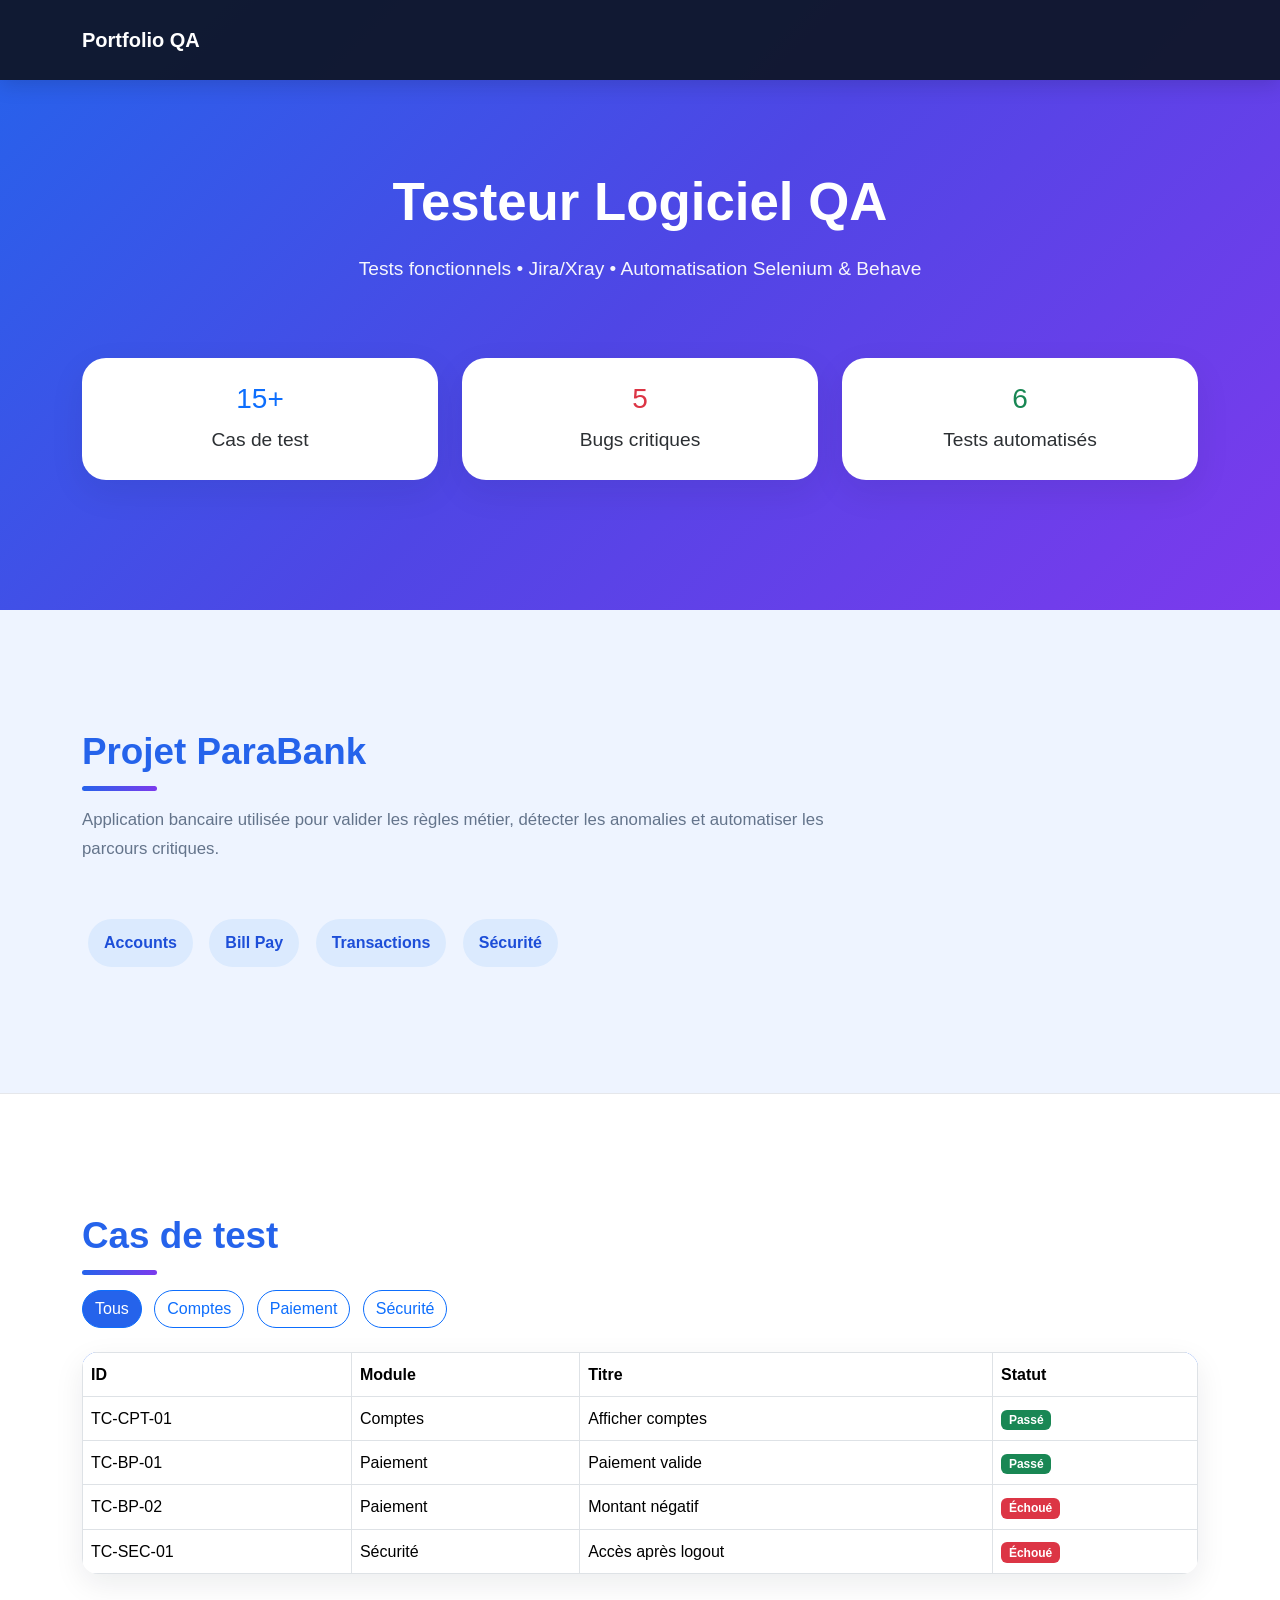
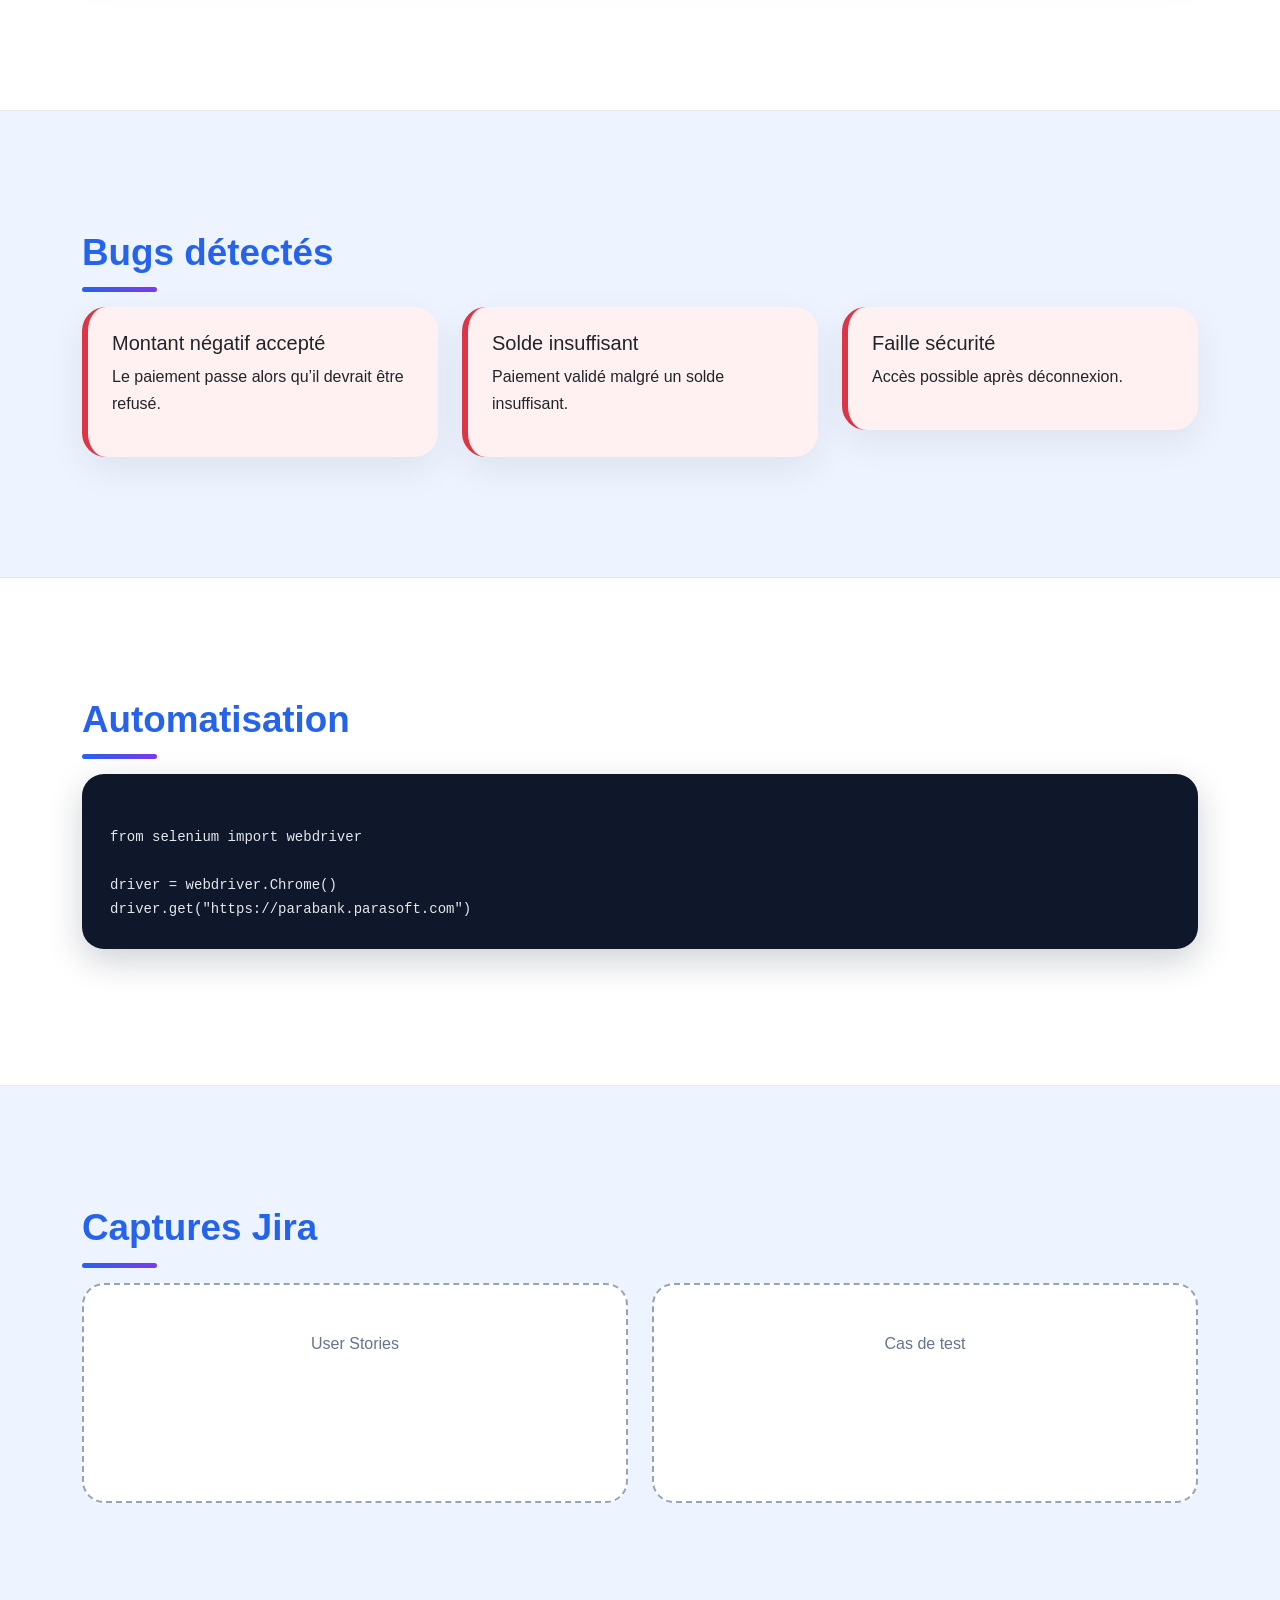
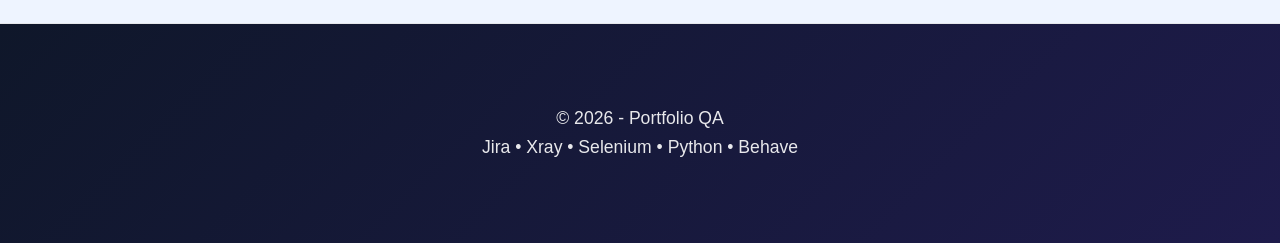
==== index.html @ 6153ce1f "Initial commit - portfolio QA ParaBank" ====
<!DOCTYPE html>
<html lang="fr">
<head>
  <meta charset="UTF-8">
  <meta name="viewport" content="width=device-width, initial-scale=1.0">
  <title>Portfolio QA - ParaBank</title>

  <!-- Bootstrap -->
  <link href="https://cdn.jsdelivr.net/npm/bootstrap@5.3.3/dist/css/bootstrap.min.css" rel="stylesheet">

  <!-- Icons -->
  <link href="https://cdn.jsdelivr.net/npm/bootstrap-icons@1.11.3/font/bootstrap-icons.css" rel="stylesheet">

  <!-- CSS -->
  <link rel="stylesheet" href="style.css">
</head>

<body>

<!-- NAVBAR -->
<nav class="navbar navbar-expand-lg navbar-dark fixed-top">
  <div class="container">
    <a class="navbar-brand fw-bold" href="#">Portfolio QA</a>
  </div>
</nav>

<!-- HEADER -->
<header class="hero text-center">
  <div class="container">
    <h1>Testeur Logiciel QA</h1>
    <p>Tests fonctionnels • Jira/Xray • Automatisation Selenium & Behave</p>

    <!-- STATS -->
    <div class="row g-4 mt-5">
      <div class="col-md-4">
        <div class="card card-custom p-4">
          <h3 class="text-primary">15+</h3>
          <p>Cas de test</p>
        </div>
      </div>

      <div class="col-md-4">
        <div class="card card-custom p-4">
          <h3 class="text-danger">5</h3>
          <p>Bugs critiques</p>
        </div>
      </div>

      <div class="col-md-4">
        <div class="card card-custom p-4">
          <h3 class="text-success">6</h3>
          <p>Tests automatisés</p>
        </div>
      </div>
    </div>

  </div>
</header>

<!-- PROJET -->
<section>
  <div class="container">
    <h2 class="section-title">Projet ParaBank</h2>
    <p class="section-subtitle">
      Application bancaire utilisée pour valider les règles métier, détecter les anomalies et automatiser les parcours critiques.
    </p>

    <div>
      <span class="badge-tech">Accounts</span>
      <span class="badge-tech">Bill Pay</span>
      <span class="badge-tech">Transactions</span>
      <span class="badge-tech">Sécurité</span>
    </div>
  </div>
</section>

<!-- CAS DE TEST -->
<section>
  <div class="container">
    <h2 class="section-title">Cas de test</h2>

    <div class="mb-4">
      <button class="btn btn-outline-primary filter-btn active" data-filter="all">Tous</button>
      <button class="btn btn-outline-primary filter-btn" data-filter="comptes">Comptes</button>
      <button class="btn btn-outline-primary filter-btn" data-filter="paiement">Paiement</button>
      <button class="btn btn-outline-primary filter-btn" data-filter="securite">Sécurité</button>
    </div>

    <table class="table table-bordered">
      <thead>
        <tr>
          <th>ID</th>
          <th>Module</th>
          <th>Titre</th>
          <th>Statut</th>
        </tr>
      </thead>

      <tbody>
        <tr class="test-row" data-category="comptes">
          <td>TC-CPT-01</td>
          <td>Comptes</td>
          <td>Afficher comptes</td>
          <td><span class="badge bg-success">Passé</span></td>
        </tr>

        <tr class="test-row" data-category="paiement">
          <td>TC-BP-01</td>
          <td>Paiement</td>
          <td>Paiement valide</td>
          <td><span class="badge bg-success">Passé</span></td>
        </tr>

        <tr class="test-row" data-category="paiement">
          <td>TC-BP-02</td>
          <td>Paiement</td>
          <td>Montant négatif</td>
          <td><span class="badge bg-danger">Échoué</span></td>
        </tr>

        <tr class="test-row" data-category="securite">
          <td>TC-SEC-01</td>
          <td>Sécurité</td>
          <td>Accès après logout</td>
          <td><span class="badge bg-danger">Échoué</span></td>
        </tr>
      </tbody>
    </table>
  </div>
</section>

<!-- BUGS -->
<section>
  <div class="container">
    <h2 class="section-title">Bugs détectés</h2>

    <div class="row g-4">
      <div class="col-md-4">
        <div class="card card-custom bug-card p-4">
          <h5>Montant négatif accepté</h5>
          <p>Le paiement passe alors qu’il devrait être refusé.</p>
        </div>
      </div>

      <div class="col-md-4">
        <div class="card card-custom bug-card p-4">
          <h5>Solde insuffisant</h5>
          <p>Paiement validé malgré un solde insuffisant.</p>
        </div>
      </div>

      <div class="col-md-4">
        <div class="card card-custom bug-card p-4">
          <h5>Faille sécurité</h5>
          <p>Accès possible après déconnexion.</p>
        </div>
      </div>
    </div>
  </div>
</section>

<!-- AUTOMATION -->
<section>
  <div class="container">
    <h2 class="section-title">Automatisation</h2>

<pre><code>
from selenium import webdriver

driver = webdriver.Chrome()
driver.get("https://parabank.parasoft.com")
</code></pre>

  </div>
</section>

<!-- CAPTURES -->
<section>
  <div class="container">
    <h2 class="section-title">Captures Jira</h2>

    <div class="row g-4">
      <div class="col-md-6">
        <div class="screenshot-box">
          User Stories
        </div>
      </div>

      <div class="col-md-6">
        <div class="screenshot-box">
          Cas de test
        </div>
      </div>
    </div>
  </div>
</section>

<!-- FOOTER -->
<footer class="footer text-center">
  <div class="container">
    <p>© 2026 - Portfolio QA</p>
    <p>Jira • Xray • Selenium • Python • Behave</p>
  </div>
</footer>

<!-- JS -->
<script src="script.js"></script>

</body>
</html>
---- style.css ----
/* GLOBAL */
body {
  font-family: "Segoe UI", Arial, sans-serif;
  background: #f5f7fb;
  color: #1f2937;
  line-height: 1.7;
}

/* NAVBAR */
.navbar {
  background: rgba(15, 23, 42, 0.95) !important;
  padding: 18px 0;
  box-shadow: 0 4px 20px rgba(0,0,0,0.15);
}

/* HEADER */
.hero {
  background: linear-gradient(135deg, #2563eb, #4f46e5, #7c3aed);
  color: white;
  padding: 170px 0 130px;
  position: relative;
}

.hero h1 {
  font-size: 3.3rem;
  font-weight: 800;
  margin-bottom: 20px;
}

.hero p {
  font-size: 1.2rem;
  max-width: 850px;
  margin: auto;
  opacity: 0.95;
}

/* SECTIONS */
section {
  padding: 120px 0;
  border-bottom: 1px solid #e5e7eb;
}

section:nth-of-type(even) {
  background: #ffffff;
}

section:nth-of-type(odd) {
  background: #eef4ff;
}

/* TITRES */
.section-title {
  color: #2563eb;
  font-size: 2.3rem;
  font-weight: 800;
  margin-bottom: 15px;
}

.section-title::after {
  content: "";
  display: block;
  width: 75px;
  height: 5px;
  background: linear-gradient(90deg, #2563eb, #7c3aed);
  margin-top: 12px;
  border-radius: 10px;
}

.section-subtitle {
  color: #64748b;
  font-size: 1.05rem;
  max-width: 780px;
  margin-bottom: 50px;
}

/* CARTES */
.card-custom {
  border: none;
  border-radius: 24px;
  background: #ffffff;
  box-shadow: 0 12px 35px rgba(15, 23, 42, 0.08);
  transition: 0.3s ease;
}

.card-custom:hover {
  transform: translateY(-8px);
  box-shadow: 0 20px 45px rgba(15, 23, 42, 0.14);
}

/* BADGES OUTILS */
.badge-tech {
  background: #dbeafe;
  color: #1d4ed8;
  padding: 10px 16px;
  border-radius: 25px;
  margin: 6px;
  display: inline-block;
  font-weight: 600;
}

/* TABLE */
.table {
  border-radius: 16px;
  overflow: hidden;
  box-shadow: 0 10px 30px rgba(15, 23, 42, 0.08);
}

.table thead {
  background: #2563eb;
  color: white;
}

/* BOUTONS */
.btn-rounded {
  border-radius: 30px;
  padding: 12px 26px;
  font-weight: 600;
}

.filter-btn {
  border-radius: 25px;
  margin-right: 8px;
}

.filter-btn.active {
  background: #2563eb;
  color: white;
}

/* BUGS */
.bug-card {
  background: #fff1f2;
  border-left: 6px solid #dc3545;
}

/* CAPTURES */
.screenshot-box {
  background: white;
  border: 2px dashed #94a3b8;
  border-radius: 22px;
  padding: 45px 25px;
  text-align: center;
  color: #64748b;
  min-height: 220px;
  transition: 0.3s;
}

.screenshot-box:hover {
  border-color: #2563eb;
  transform: scale(1.02);
}

/* CODE */
pre {
  background: #0f172a;
  color: #e5e7eb;
  padding: 28px;
  border-radius: 22px;
  box-shadow: 0 12px 35px rgba(15, 23, 42, 0.2);
  overflow-x: auto;
}

code {
  color: #38bdf8;
}

/* FOOTER */
.footer {
  background: linear-gradient(135deg, #0f172a, #1e1b4b);
  color: white;
  padding: 80px 0;
  font-size: 1.1rem;
}

.footer p {
  margin: 0;
  opacity: 0.9;
}
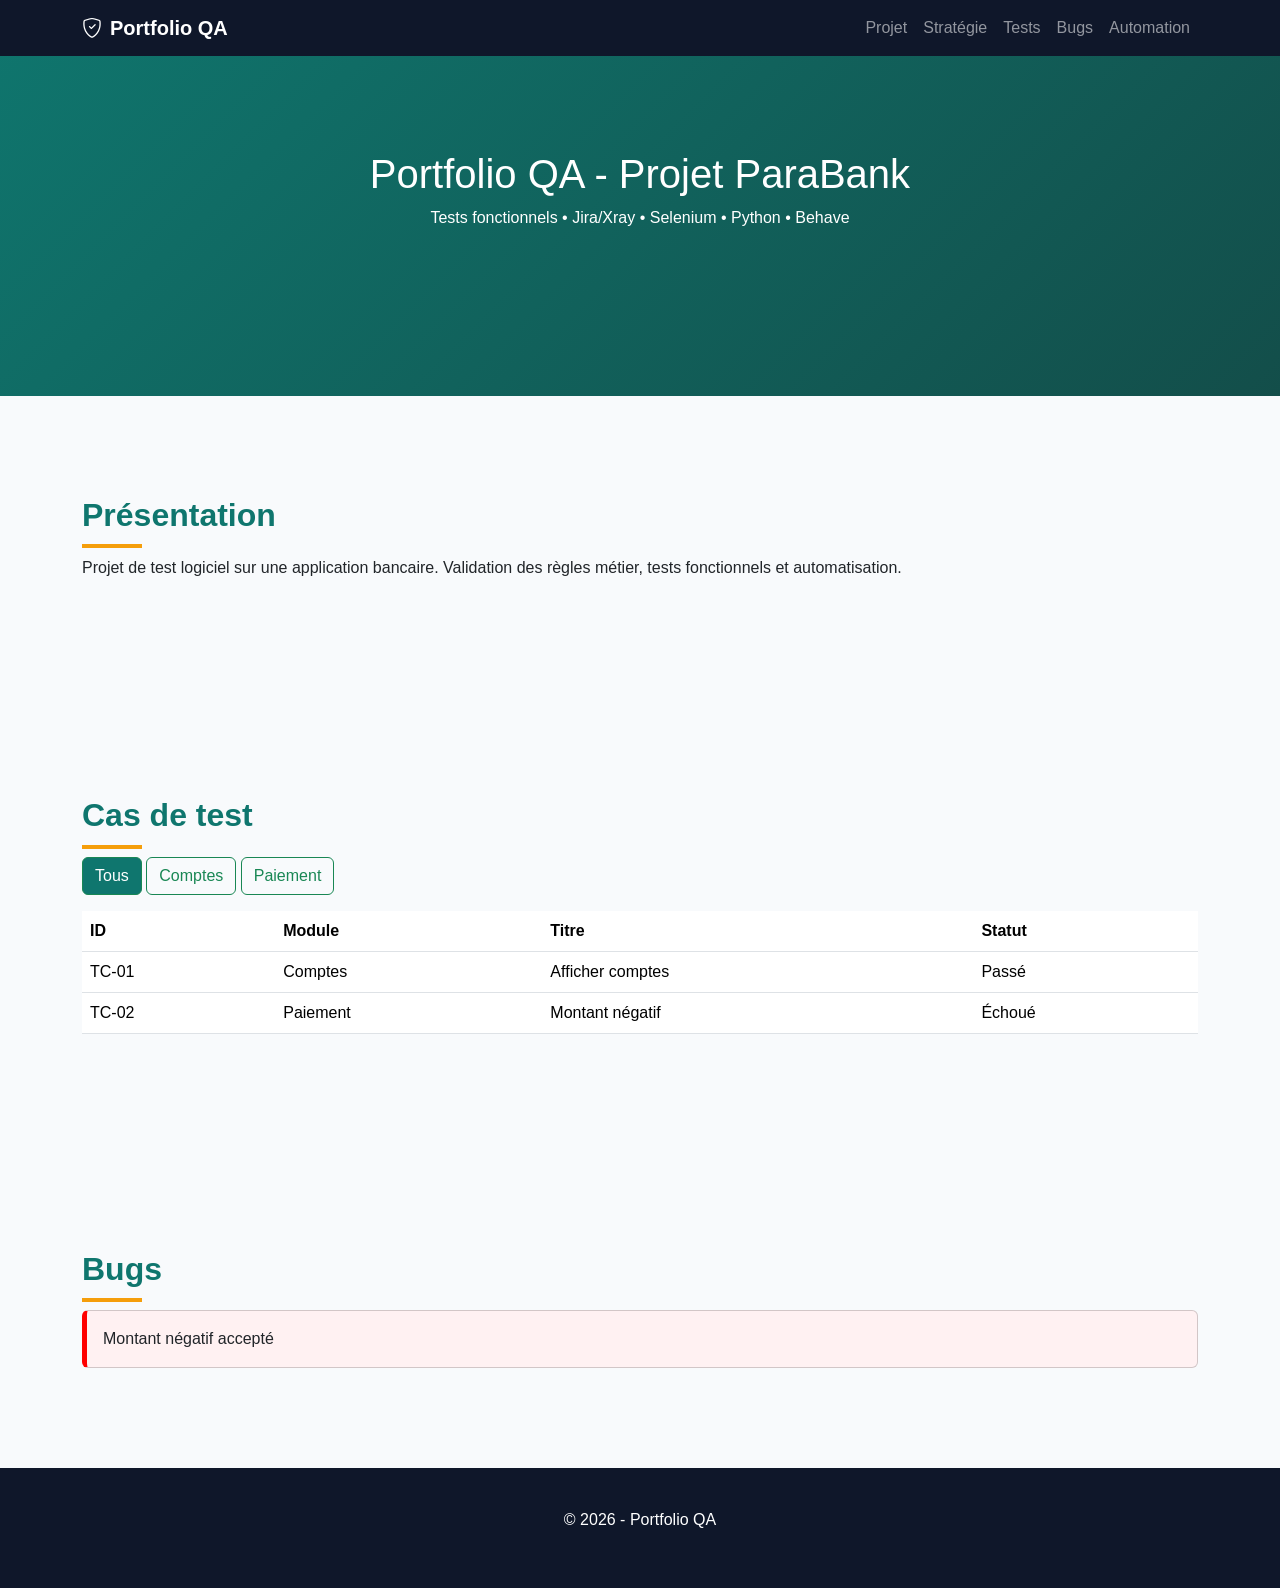
==== commit d4771d23: "Mise à jour portfolio QA" ====
--- a/index.html
+++ b/index.html
@@ -20,73 +20,55 @@
 <!-- NAVBAR -->
 <nav class="navbar navbar-expand-lg navbar-dark fixed-top">
   <div class="container">
-    <a class="navbar-brand fw-bold" href="#">Portfolio QA</a>
+    <a class="navbar-brand fw-bold" href="#">
+      <i class="bi bi-shield-check me-2"></i>Portfolio QA
+    </a>
+
+    <button class="navbar-toggler" type="button" data-bs-toggle="collapse" data-bs-target="#navbarNav">
+      <span class="navbar-toggler-icon"></span>
+    </button>
+
+    <div class="collapse navbar-collapse" id="navbarNav">
+      <ul class="navbar-nav ms-auto">
+        <li class="nav-item"><a class="nav-link" href="#projet">Projet</a></li>
+        <li class="nav-item"><a class="nav-link" href="#strategie">Stratégie</a></li>
+        <li class="nav-item"><a class="nav-link" href="#tests">Tests</a></li>
+        <li class="nav-item"><a class="nav-link" href="#bugs">Bugs</a></li>
+        <li class="nav-item"><a class="nav-link" href="#automation">Automation</a></li>
+      </ul>
+    </div>
   </div>
 </nav>
 
 <!-- HEADER -->
 <header class="hero text-center">
   <div class="container">
-    <h1>Testeur Logiciel QA</h1>
-    <p>Tests fonctionnels • Jira/Xray • Automatisation Selenium & Behave</p>
-
-    <!-- STATS -->
-    <div class="row g-4 mt-5">
-      <div class="col-md-4">
-        <div class="card card-custom p-4">
-          <h3 class="text-primary">15+</h3>
-          <p>Cas de test</p>
-        </div>
-      </div>
-
-      <div class="col-md-4">
-        <div class="card card-custom p-4">
-          <h3 class="text-danger">5</h3>
-          <p>Bugs critiques</p>
-        </div>
-      </div>
-
-      <div class="col-md-4">
-        <div class="card card-custom p-4">
-          <h3 class="text-success">6</h3>
-          <p>Tests automatisés</p>
-        </div>
-      </div>
-    </div>
-
+    <h1>Portfolio QA - Projet ParaBank</h1>
+    <p>Tests fonctionnels • Jira/Xray • Selenium • Python • Behave</p>
   </div>
 </header>
 
 <!-- PROJET -->
-<section>
+<section id="projet">
   <div class="container">
-    <h2 class="section-title">Projet ParaBank</h2>
+    <h2 class="section-title">Présentation</h2>
     <p class="section-subtitle">
-      Application bancaire utilisée pour valider les règles métier, détecter les anomalies et automatiser les parcours critiques.
+      Projet de test logiciel sur une application bancaire.
+      Validation des règles métier, tests fonctionnels et automatisation.
     </p>
-
-    <div>
-      <span class="badge-tech">Accounts</span>
-      <span class="badge-tech">Bill Pay</span>
-      <span class="badge-tech">Transactions</span>
-      <span class="badge-tech">Sécurité</span>
-    </div>
   </div>
 </section>
 
-<!-- CAS DE TEST -->
-<section>
+<!-- TESTS -->
+<section id="tests">
   <div class="container">
     <h2 class="section-title">Cas de test</h2>
 
-    <div class="mb-4">
-      <button class="btn btn-outline-primary filter-btn active" data-filter="all">Tous</button>
-      <button class="btn btn-outline-primary filter-btn" data-filter="comptes">Comptes</button>
-      <button class="btn btn-outline-primary filter-btn" data-filter="paiement">Paiement</button>
-      <button class="btn btn-outline-primary filter-btn" data-filter="securite">Sécurité</button>
-    </div>
+    <button class="btn btn-outline-success filter-btn active" data-filter="all">Tous</button>
+    <button class="btn btn-outline-success filter-btn" data-filter="comptes">Comptes</button>
+    <button class="btn btn-outline-success filter-btn" data-filter="paiement">Paiement</button>
 
-    <table class="table table-bordered">
+    <table class="table mt-3">
       <thead>
         <tr>
           <th>ID</th>
@@ -95,34 +77,19 @@
           <th>Statut</th>
         </tr>
       </thead>
-
       <tbody>
         <tr class="test-row" data-category="comptes">
-          <td>TC-CPT-01</td>
+          <td>TC-01</td>
           <td>Comptes</td>
           <td>Afficher comptes</td>
-          <td><span class="badge bg-success">Passé</span></td>
+          <td>Passé</td>
         </tr>
 
         <tr class="test-row" data-category="paiement">
-          <td>TC-BP-01</td>
-          <td>Paiement</td>
-          <td>Paiement valide</td>
-          <td><span class="badge bg-success">Passé</span></td>
-        </tr>
-
-        <tr class="test-row" data-category="paiement">
-          <td>TC-BP-02</td>
+          <td>TC-02</td>
           <td>Paiement</td>
           <td>Montant négatif</td>
-          <td><span class="badge bg-danger">Échoué</span></td>
-        </tr>
-
-        <tr class="test-row" data-category="securite">
-          <td>TC-SEC-01</td>
-          <td>Sécurité</td>
-          <td>Accès après logout</td>
-          <td><span class="badge bg-danger">Échoué</span></td>
+          <td>Échoué</td>
         </tr>
       </tbody>
     </table>
@@ -130,78 +97,22 @@
 </section>
 
 <!-- BUGS -->
-<section>
+<section id="bugs">
   <div class="container">
-    <h2 class="section-title">Bugs détectés</h2>
-
-    <div class="row g-4">
-      <div class="col-md-4">
-        <div class="card card-custom bug-card p-4">
-          <h5>Montant négatif accepté</h5>
-          <p>Le paiement passe alors qu’il devrait être refusé.</p>
-        </div>
-      </div>
-
-      <div class="col-md-4">
-        <div class="card card-custom bug-card p-4">
-          <h5>Solde insuffisant</h5>
-          <p>Paiement validé malgré un solde insuffisant.</p>
-        </div>
-      </div>
-
-      <div class="col-md-4">
-        <div class="card card-custom bug-card p-4">
-          <h5>Faille sécurité</h5>
-          <p>Accès possible après déconnexion.</p>
-        </div>
-      </div>
-    </div>
-  </div>
-</section>
-
-<!-- AUTOMATION -->
-<section>
-  <div class="container">
-    <h2 class="section-title">Automatisation</h2>
-
-<pre><code>
-from selenium import webdriver
-
-driver = webdriver.Chrome()
-driver.get("https://parabank.parasoft.com")
-</code></pre>
-
-  </div>
-</section>
-
-<!-- CAPTURES -->
-<section>
-  <div class="container">
-    <h2 class="section-title">Captures Jira</h2>
-
-    <div class="row g-4">
-      <div class="col-md-6">
-        <div class="screenshot-box">
-          User Stories
-        </div>
-      </div>
-
-      <div class="col-md-6">
-        <div class="screenshot-box">
-          Cas de test
-        </div>
-      </div>
+    <h2 class="section-title">Bugs</h2>
+    <div class="card bug-card p-3">
+      Montant négatif accepté
     </div>
   </div>
 </section>
 
 <!-- FOOTER -->
 <footer class="footer text-center">
-  <div class="container">
-    <p>© 2026 - Portfolio QA</p>
-    <p>Jira • Xray • Selenium • Python • Behave</p>
-  </div>
+  <p>© 2026 - Portfolio QA</p>
 </footer>
+
+<!-- Bootstrap JS -->
+<script src="https://cdn.jsdelivr.net/npm/bootstrap@5.3.3/dist/js/bootstrap.bundle.min.js"></script>
 
 <!-- JS -->
 <script src="script.js"></script>
--- a/style.css
+++ b/style.css
@@ -1,178 +1,61 @@
-/* GLOBAL */
 body {
-  font-family: "Segoe UI", Arial, sans-serif;
-  background: #f5f7fb;
-  color: #1f2937;
-  line-height: 1.7;
+  font-family: Arial;
+  background: #f8fafc;
 }
 
 /* NAVBAR */
 .navbar {
-  background: rgba(15, 23, 42, 0.95) !important;
-  padding: 18px 0;
-  box-shadow: 0 4px 20px rgba(0,0,0,0.15);
+  background: #0f172a !important;
 }
 
 /* HEADER */
 .hero {
-  background: linear-gradient(135deg, #2563eb, #4f46e5, #7c3aed);
+  background: linear-gradient(135deg, #0f766e, #134e4a);
   color: white;
-  padding: 170px 0 130px;
-  position: relative;
-}
-
-.hero h1 {
-  font-size: 3.3rem;
-  font-weight: 800;
-  margin-bottom: 20px;
-}
-
-.hero p {
-  font-size: 1.2rem;
-  max-width: 850px;
-  margin: auto;
-  opacity: 0.95;
+  padding: 150px 0;
 }
 
 /* SECTIONS */
 section {
-  padding: 120px 0;
-  border-bottom: 1px solid #e5e7eb;
+  padding: 100px 0;
 }
 
-section:nth-of-type(even) {
-  background: #ffffff;
-}
-
-section:nth-of-type(odd) {
-  background: #eef4ff;
-}
-
-/* TITRES */
 .section-title {
-  color: #2563eb;
-  font-size: 2.3rem;
-  font-weight: 800;
-  margin-bottom: 15px;
+  color: #0f766e;
+  font-size: 2rem;
+  font-weight: bold;
 }
 
 .section-title::after {
   content: "";
+  width: 60px;
+  height: 4px;
+  background: #f59e0b;
   display: block;
-  width: 75px;
-  height: 5px;
-  background: linear-gradient(90deg, #2563eb, #7c3aed);
-  margin-top: 12px;
-  border-radius: 10px;
-}
-
-.section-subtitle {
-  color: #64748b;
-  font-size: 1.05rem;
-  max-width: 780px;
-  margin-bottom: 50px;
-}
-
-/* CARTES */
-.card-custom {
-  border: none;
-  border-radius: 24px;
-  background: #ffffff;
-  box-shadow: 0 12px 35px rgba(15, 23, 42, 0.08);
-  transition: 0.3s ease;
-}
-
-.card-custom:hover {
-  transform: translateY(-8px);
-  box-shadow: 0 20px 45px rgba(15, 23, 42, 0.14);
-}
-
-/* BADGES OUTILS */
-.badge-tech {
-  background: #dbeafe;
-  color: #1d4ed8;
-  padding: 10px 16px;
-  border-radius: 25px;
-  margin: 6px;
-  display: inline-block;
-  font-weight: 600;
+  margin-top: 10px;
 }
 
 /* TABLE */
-.table {
-  border-radius: 16px;
-  overflow: hidden;
-  box-shadow: 0 10px 30px rgba(15, 23, 42, 0.08);
-}
-
 .table thead {
-  background: #2563eb;
+  background: #0f766e;
   color: white;
 }
 
-/* BOUTONS */
-.btn-rounded {
-  border-radius: 30px;
-  padding: 12px 26px;
-  font-weight: 600;
-}
-
-.filter-btn {
-  border-radius: 25px;
-  margin-right: 8px;
-}
-
-.filter-btn.active {
-  background: #2563eb;
-  color: white;
-}
-
-/* BUGS */
+/* BUG */
 .bug-card {
+  border-left: 5px solid red;
   background: #fff1f2;
-  border-left: 6px solid #dc3545;
-}
-
-/* CAPTURES */
-.screenshot-box {
-  background: white;
-  border: 2px dashed #94a3b8;
-  border-radius: 22px;
-  padding: 45px 25px;
-  text-align: center;
-  color: #64748b;
-  min-height: 220px;
-  transition: 0.3s;
-}
-
-.screenshot-box:hover {
-  border-color: #2563eb;
-  transform: scale(1.02);
-}
-
-/* CODE */
-pre {
-  background: #0f172a;
-  color: #e5e7eb;
-  padding: 28px;
-  border-radius: 22px;
-  box-shadow: 0 12px 35px rgba(15, 23, 42, 0.2);
-  overflow-x: auto;
-}
-
-code {
-  color: #38bdf8;
 }
 
 /* FOOTER */
 .footer {
-  background: linear-gradient(135deg, #0f172a, #1e1b4b);
+  background: #0f172a;
   color: white;
-  padding: 80px 0;
-  font-size: 1.1rem;
+  padding: 40px;
 }
 
-.footer p {
-  margin: 0;
-  opacity: 0.9;
+/* FILTER */
+.filter-btn.active {
+  background: #0f766e;
+  color: white;
 }
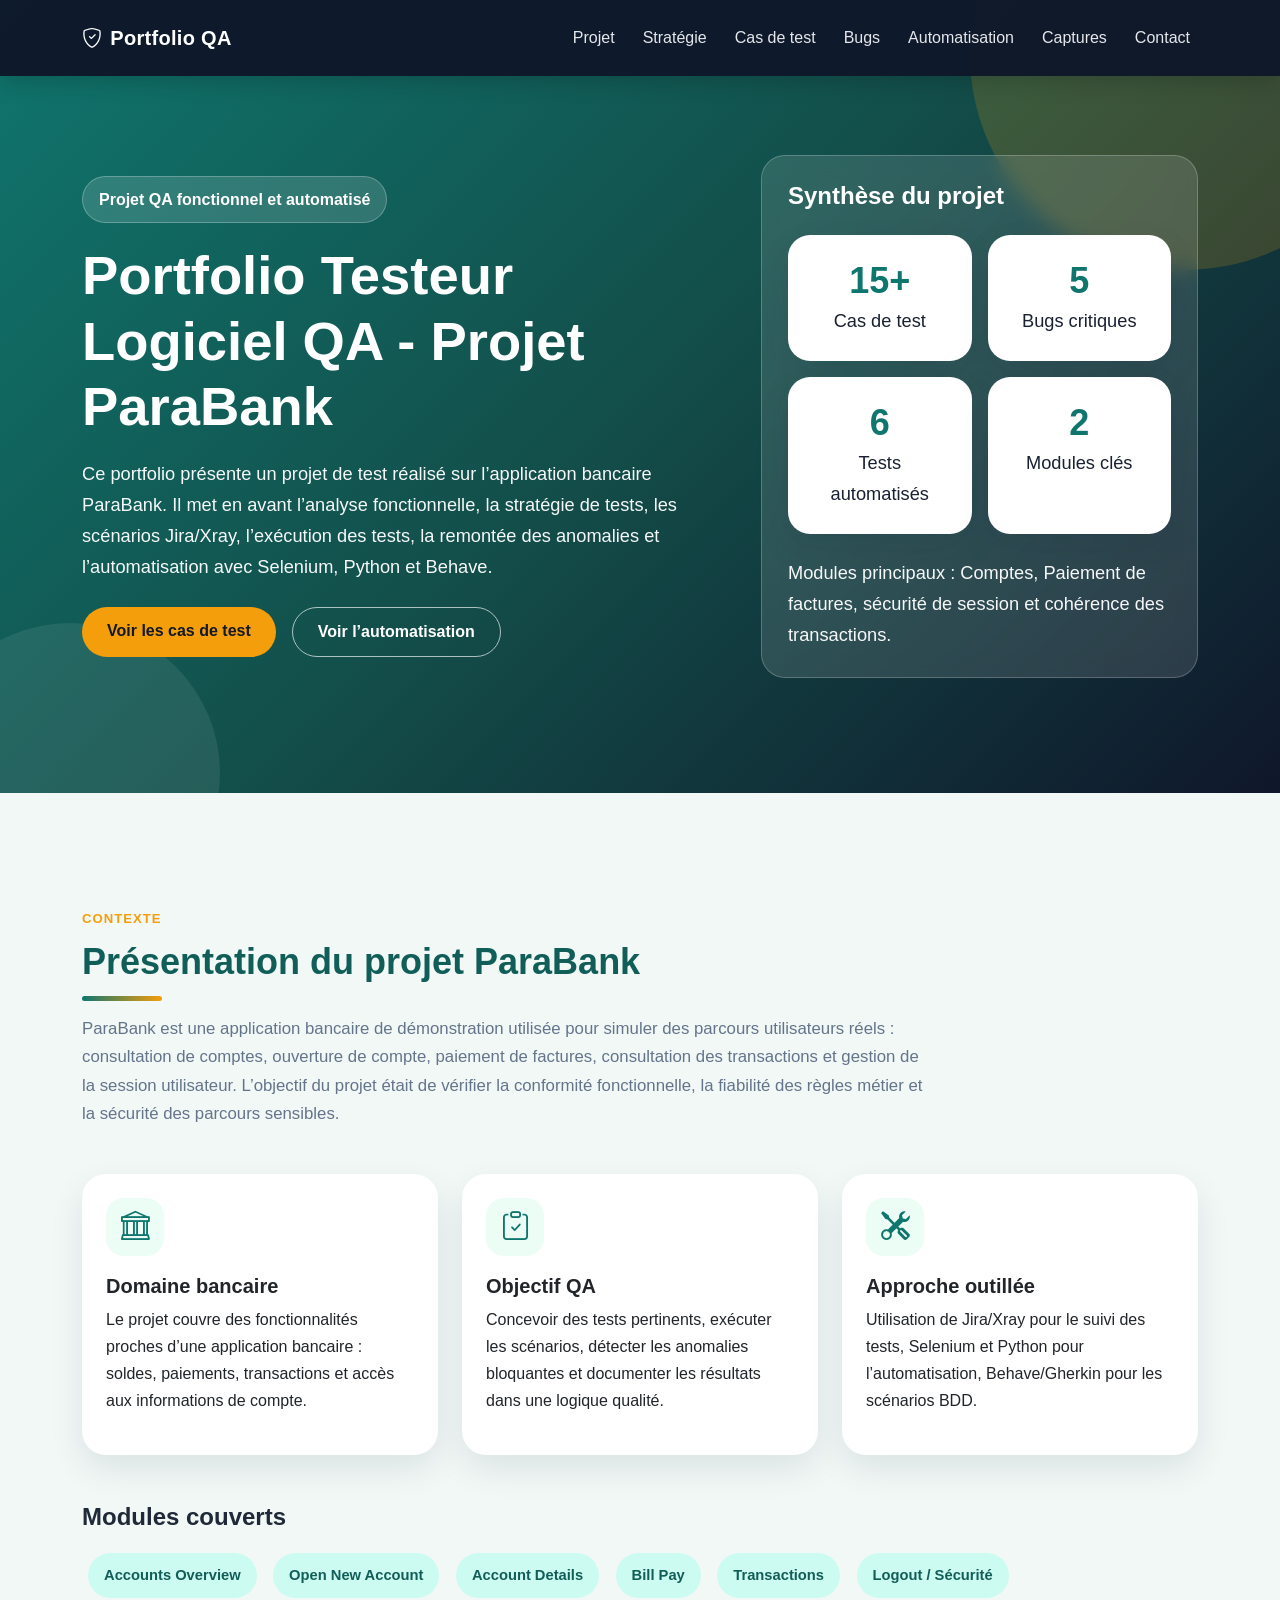
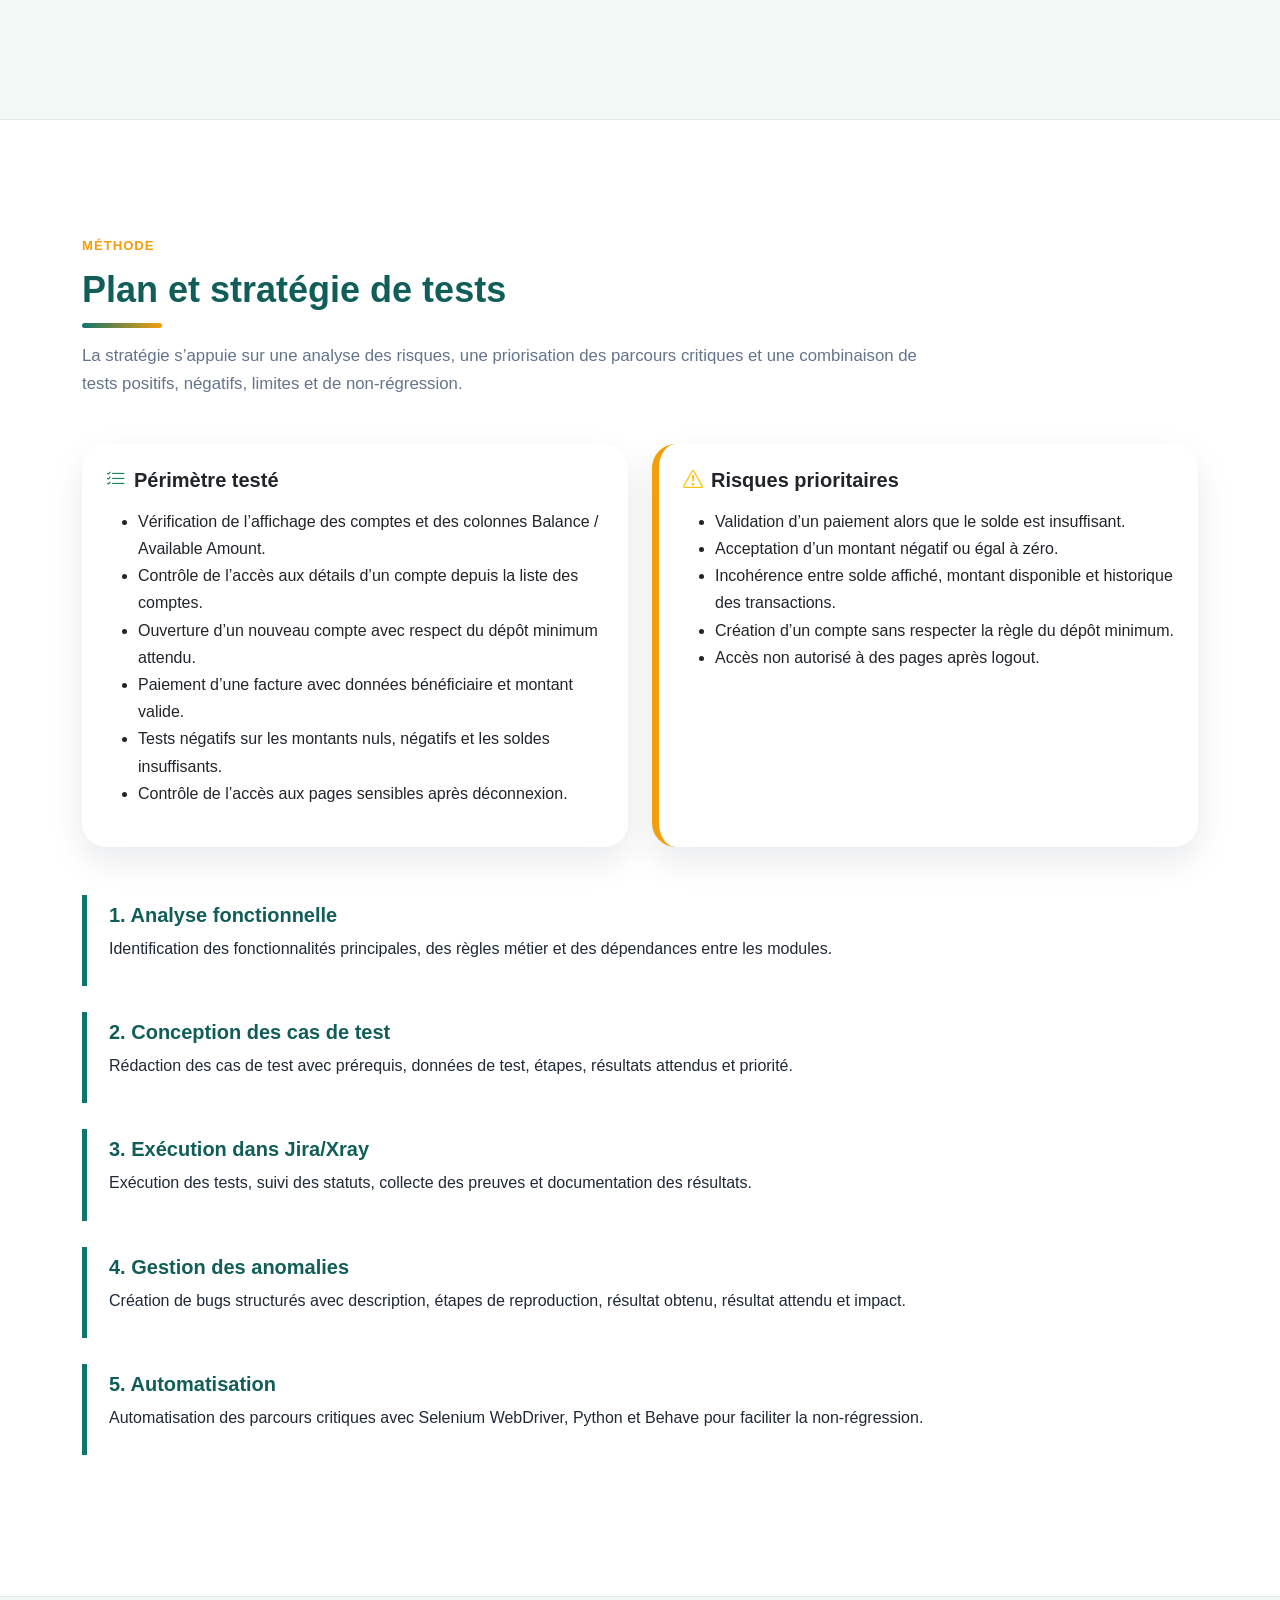
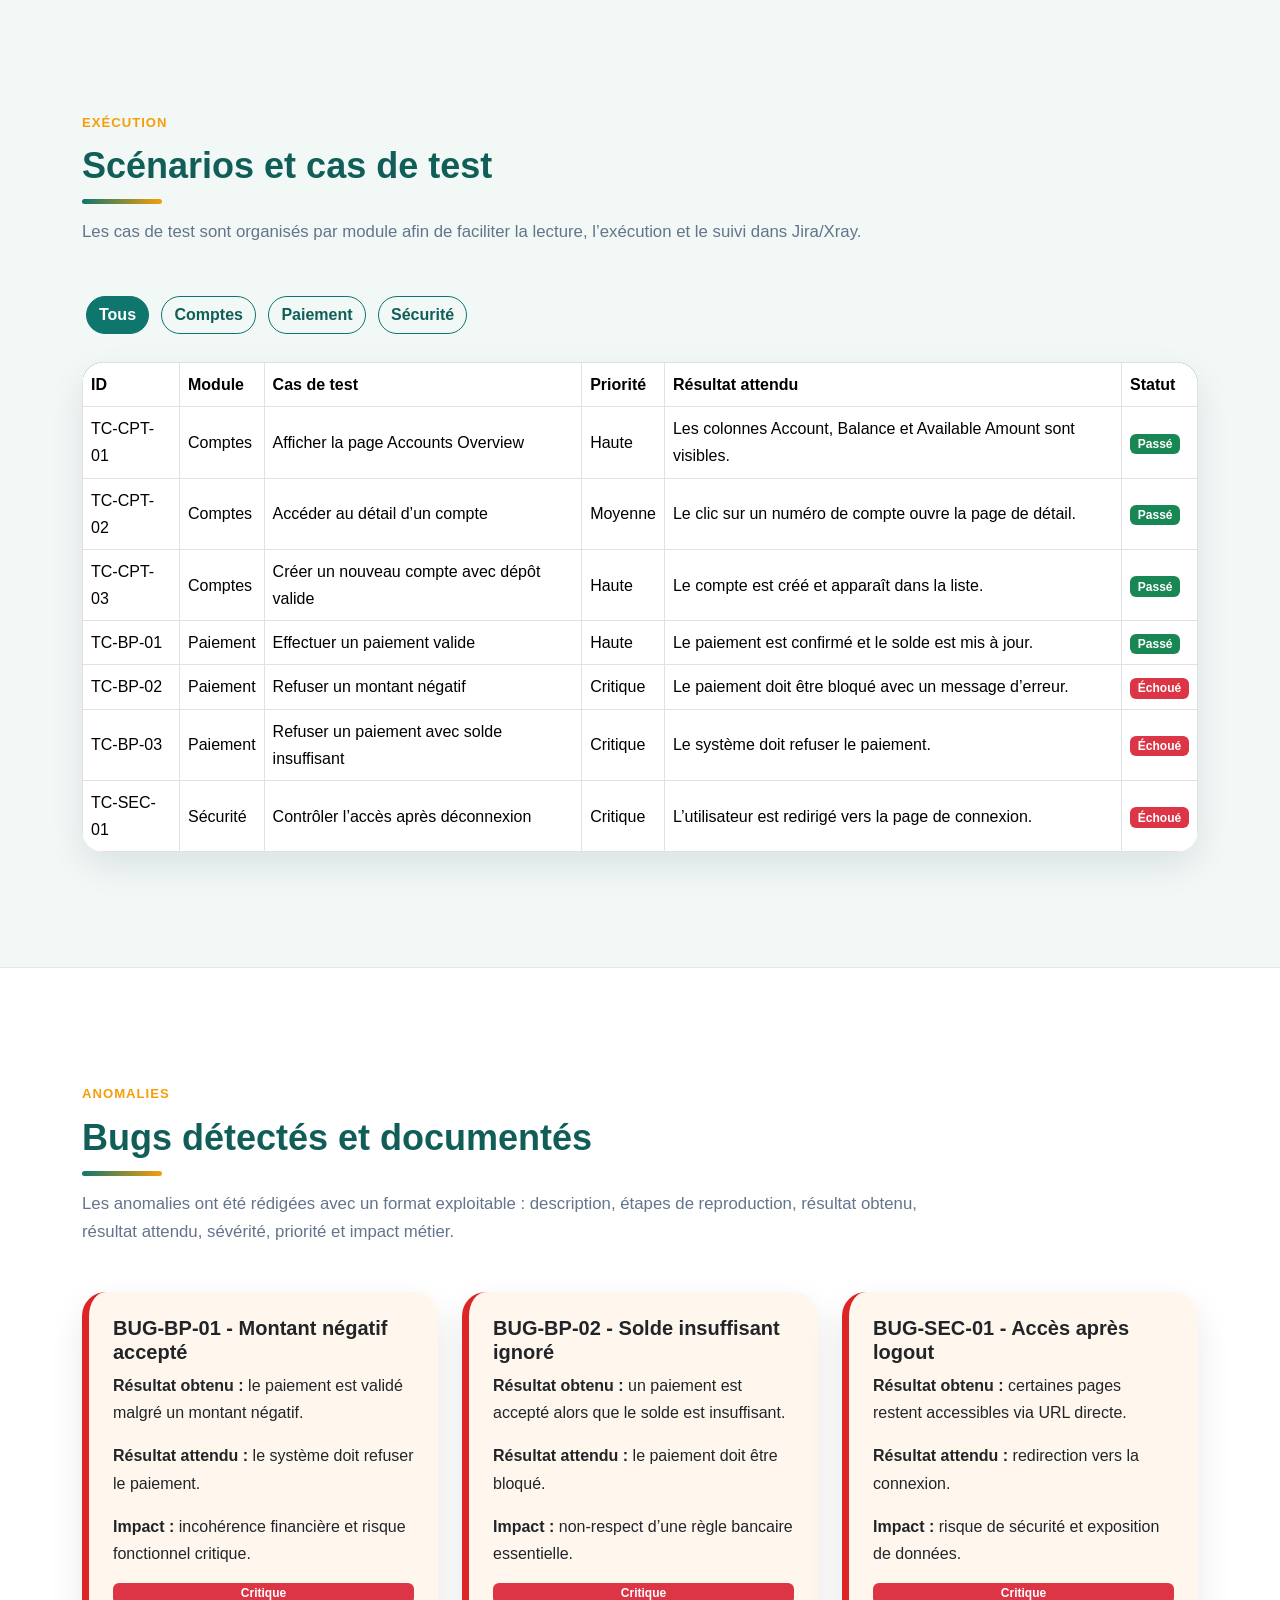
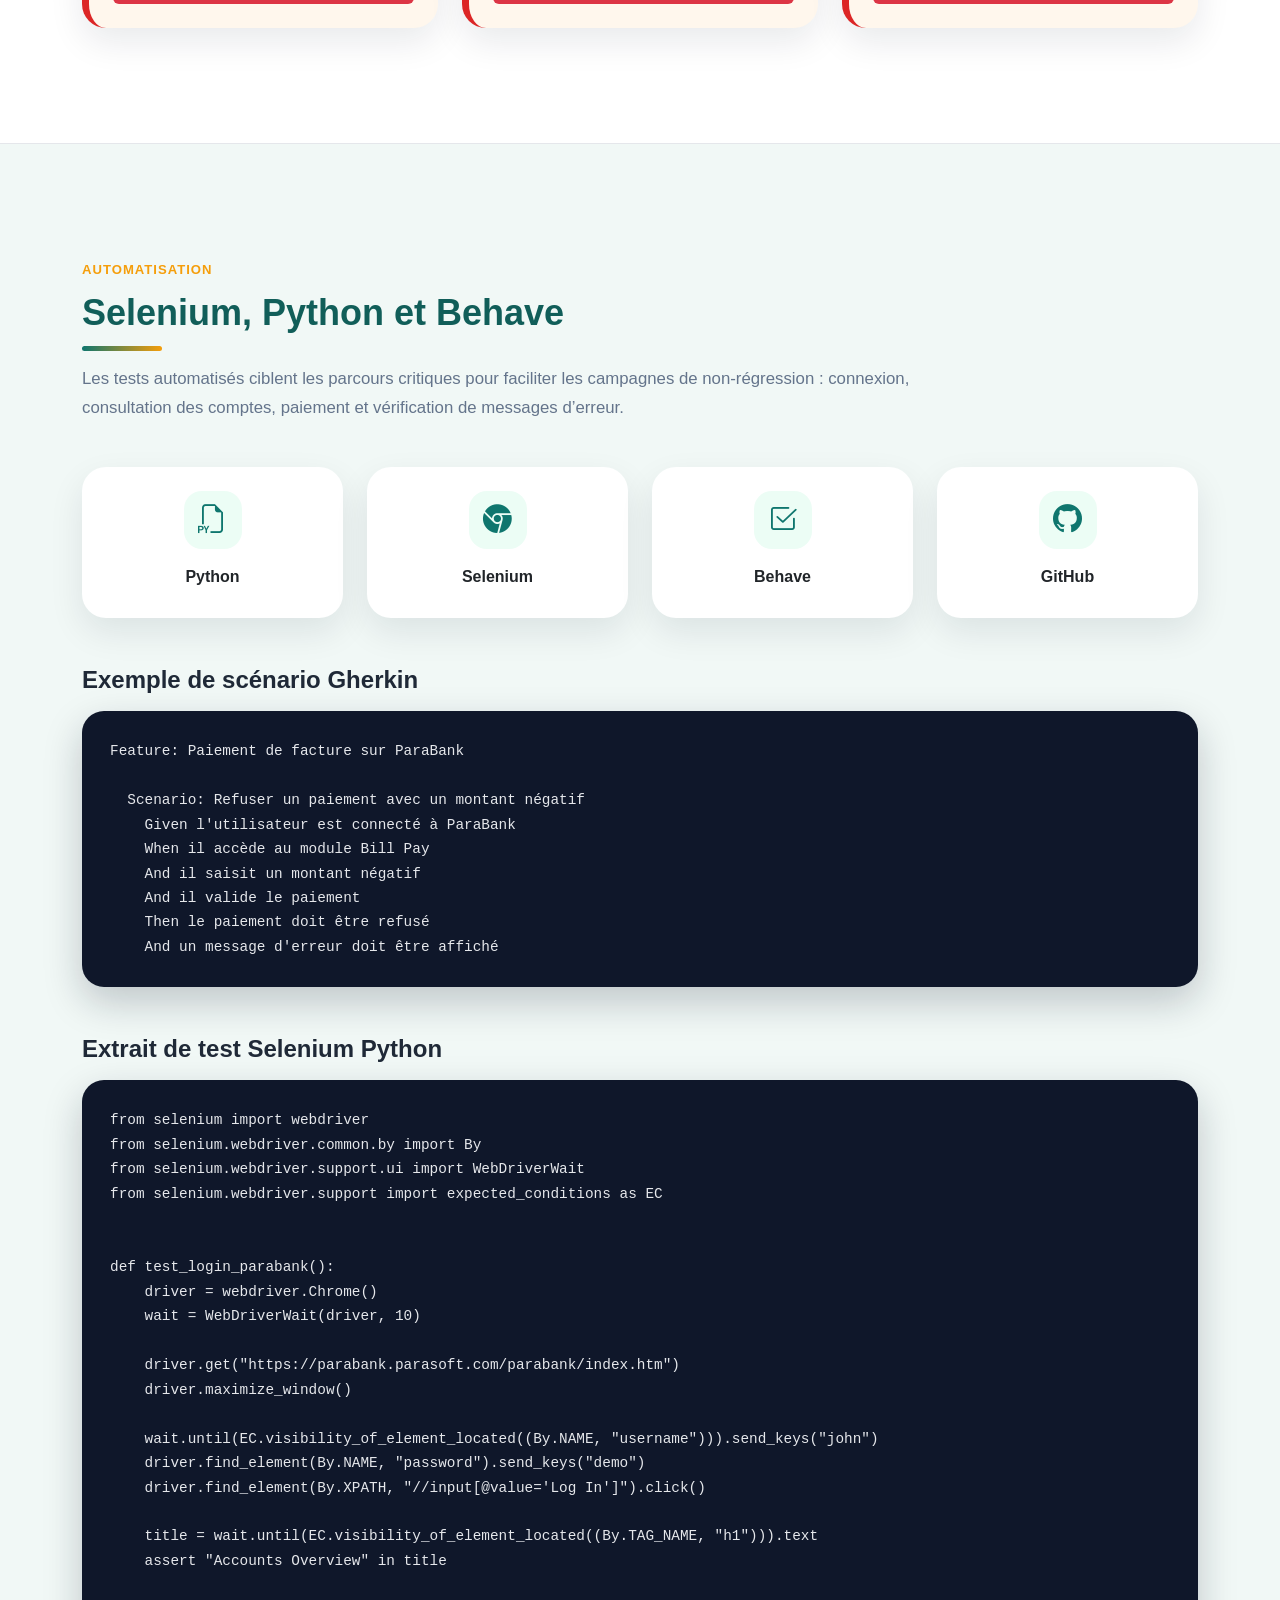
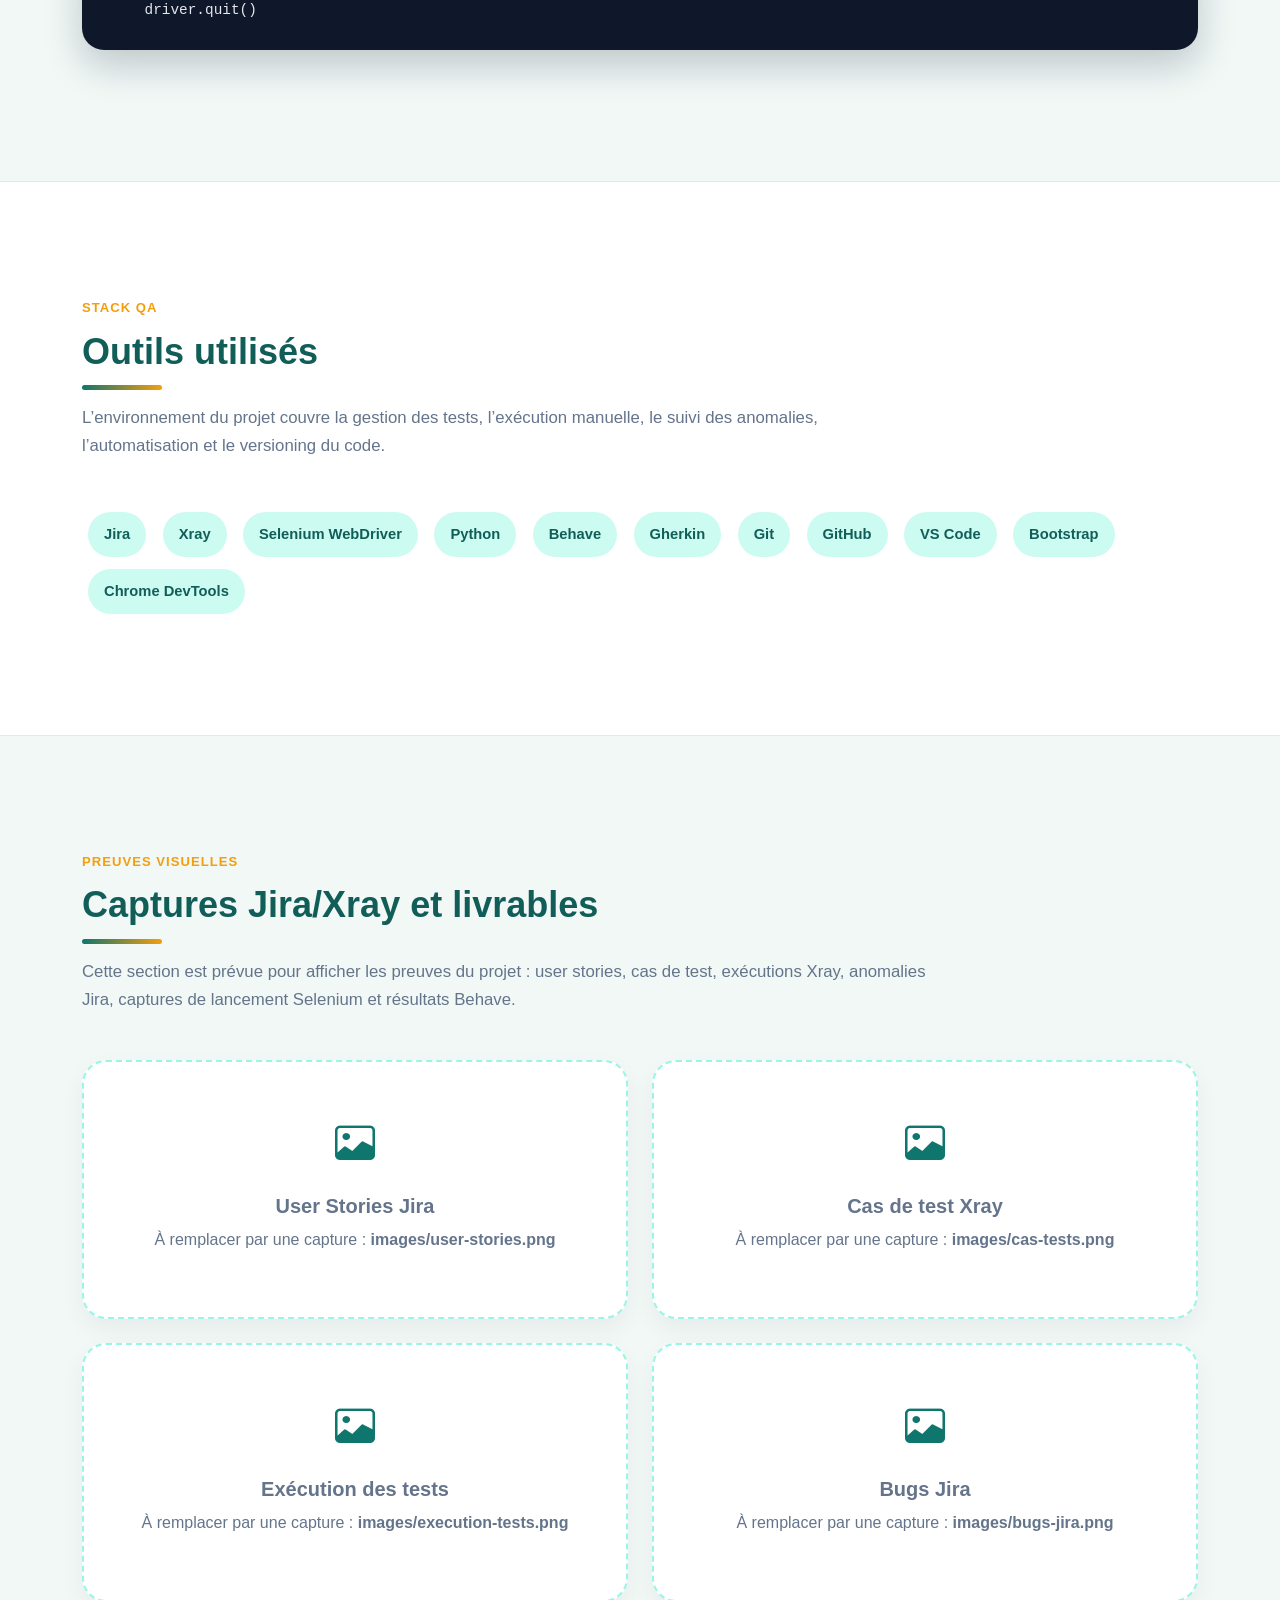
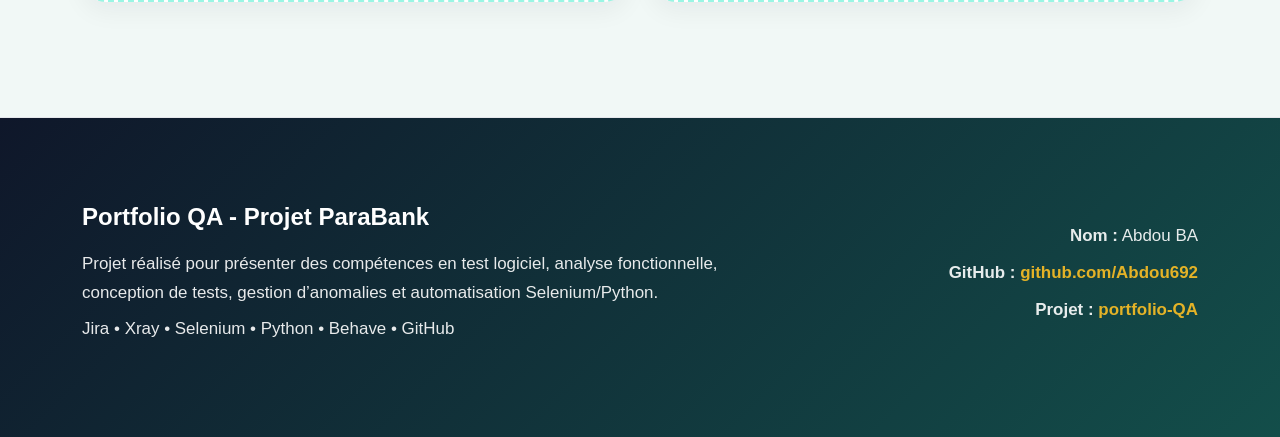
==== commit 23e2afe4: "Modification style portfolio QA" ====
--- a/index.html
+++ b/index.html
@@ -1,121 +1,928 @@
 <!DOCTYPE html>
 <html lang="fr">
 <head>
-  <meta charset="UTF-8">
-  <meta name="viewport" content="width=device-width, initial-scale=1.0">
-  <title>Portfolio QA - ParaBank</title>
-
-  <!-- Bootstrap -->
-  <link href="https://cdn.jsdelivr.net/npm/bootstrap@5.3.3/dist/css/bootstrap.min.css" rel="stylesheet">
-
-  <!-- Icons -->
-  <link href="https://cdn.jsdelivr.net/npm/bootstrap-icons@1.11.3/font/bootstrap-icons.css" rel="stylesheet">
-
-  <!-- CSS -->
-  <link rel="stylesheet" href="style.css">
+  <meta charset="UTF-8" />
+  <meta name="viewport" content="width=device-width, initial-scale=1.0" />
+  <title>Portfolio QA - Projet ParaBank</title>
+
+  <!-- Bootstrap CSS -->
+  <link href="https://cdn.jsdelivr.net/npm/bootstrap@5.3.3/dist/css/bootstrap.min.css" rel="stylesheet" />
+
+  <!-- Bootstrap Icons -->
+  <link href="https://cdn.jsdelivr.net/npm/bootstrap-icons@1.11.3/font/bootstrap-icons.css" rel="stylesheet" />
+
+  <style>
+    :root {
+      --primary: #0f766e;
+      --primary-dark: #115e59;
+      --secondary: #f59e0b;
+      --dark: #0f172a;
+      --text: #1f2937;
+      --muted: #64748b;
+      --bg-light: #f8fafc;
+      --bg-soft: #ecfdf5;
+      --card-shadow: 0 14px 35px rgba(15, 23, 42, 0.09);
+    }
+
+    html {
+      scroll-behavior: smooth;
+    }
+
+    body {
+      font-family: "Segoe UI", Arial, sans-serif;
+      background: var(--bg-light);
+      color: var(--text);
+      line-height: 1.7;
+    }
+
+    .navbar {
+      background: rgba(15, 23, 42, 0.96) !important;
+      padding: 16px 0;
+      box-shadow: 0 6px 22px rgba(0, 0, 0, 0.18);
+    }
+
+    .navbar-brand {
+      font-size: 1.25rem;
+      letter-spacing: 0.3px;
+    }
+
+    .nav-link {
+      color: #e5e7eb !important;
+      margin-left: 12px;
+      font-weight: 500;
+    }
+
+    .nav-link:hover,
+    .nav-link.active {
+      color: var(--secondary) !important;
+    }
+
+    .hero {
+      background: linear-gradient(135deg, #0f766e, #134e4a, #0f172a);
+      color: white;
+      padding: 155px 0 115px;
+      position: relative;
+      overflow: hidden;
+    }
+
+    .hero::before {
+      content: "";
+      position: absolute;
+      width: 430px;
+      height: 430px;
+      background: rgba(245, 158, 11, 0.18);
+      border-radius: 50%;
+      top: -160px;
+      right: -120px;
+    }
+
+    .hero::after {
+      content: "";
+      position: absolute;
+      width: 300px;
+      height: 300px;
+      background: rgba(255, 255, 255, 0.08);
+      border-radius: 50%;
+      bottom: -130px;
+      left: -80px;
+    }
+
+    .hero .container {
+      position: relative;
+      z-index: 2;
+    }
+
+    .hero-badge {
+      display: inline-block;
+      background: rgba(255, 255, 255, 0.14);
+      color: #fff;
+      border: 1px solid rgba(255, 255, 255, 0.25);
+      padding: 9px 16px;
+      border-radius: 999px;
+      margin-bottom: 20px;
+      font-weight: 600;
+    }
+
+    .hero h1 {
+      font-size: 3.4rem;
+      font-weight: 800;
+      margin-bottom: 20px;
+    }
+
+    .hero p {
+      font-size: 1.14rem;
+      max-width: 880px;
+      opacity: 0.96;
+    }
+
+    .hero-card {
+      background: rgba(255, 255, 255, 0.12);
+      border: 1px solid rgba(255, 255, 255, 0.22);
+      border-radius: 24px;
+      padding: 26px;
+      backdrop-filter: blur(10px);
+    }
+
+    .btn-main {
+      background: var(--secondary);
+      color: #111827;
+      border: none;
+      border-radius: 999px;
+      padding: 12px 25px;
+      font-weight: 700;
+    }
+
+    .btn-main:hover {
+      background: #fbbf24;
+      color: #111827;
+    }
+
+    .btn-outline-main {
+      border: 1px solid rgba(255, 255, 255, 0.65);
+      color: white;
+      border-radius: 999px;
+      padding: 12px 25px;
+      font-weight: 700;
+    }
+
+    .btn-outline-main:hover {
+      background: white;
+      color: var(--primary-dark);
+    }
+
+    section {
+      padding: 115px 0;
+      border-bottom: 1px solid #e5e7eb;
+    }
+
+    section:nth-of-type(even) {
+      background: #ffffff;
+    }
+
+    section:nth-of-type(odd) {
+      background: #f1f8f6;
+    }
+
+    .section-kicker {
+      color: var(--secondary);
+      font-weight: 800;
+      letter-spacing: 1px;
+      text-transform: uppercase;
+      font-size: 0.82rem;
+      margin-bottom: 10px;
+    }
+
+    .section-title {
+      color: var(--primary-dark);
+      font-size: 2.25rem;
+      font-weight: 800;
+      margin-bottom: 14px;
+    }
+
+    .section-title::after {
+      content: "";
+      display: block;
+      width: 80px;
+      height: 5px;
+      background: linear-gradient(90deg, var(--primary), var(--secondary));
+      margin-top: 12px;
+      border-radius: 999px;
+    }
+
+    .section-subtitle {
+      color: var(--muted);
+      font-size: 1.05rem;
+      max-width: 850px;
+      margin-bottom: 45px;
+    }
+
+    .card-custom {
+      border: none;
+      border-radius: 24px;
+      background: white;
+      box-shadow: var(--card-shadow);
+      transition: 0.28s ease;
+      height: 100%;
+    }
+
+    .card-custom:hover {
+      transform: translateY(-7px);
+      box-shadow: 0 22px 48px rgba(15, 23, 42, 0.14);
+    }
+
+    .icon-box {
+      width: 58px;
+      height: 58px;
+      border-radius: 18px;
+      background: var(--bg-soft);
+      color: var(--primary);
+      display: flex;
+      align-items: center;
+      justify-content: center;
+      font-size: 1.8rem;
+      margin-bottom: 18px;
+    }
+
+    .stat-card {
+      background: white;
+      color: var(--dark);
+      border-radius: 22px;
+      padding: 24px;
+      box-shadow: var(--card-shadow);
+      height: 100%;
+    }
+
+    .stat-card h3 {
+      color: var(--primary);
+      font-size: 2.25rem;
+      font-weight: 800;
+      margin-bottom: 4px;
+    }
+
+    .badge-tech {
+      background: #ccfbf1;
+      color: #115e59;
+      padding: 10px 16px;
+      border-radius: 999px;
+      margin: 6px;
+      display: inline-block;
+      font-weight: 700;
+      font-size: 0.92rem;
+    }
+
+    .timeline-item {
+      border-left: 5px solid var(--primary);
+      padding: 8px 0 8px 22px;
+      margin-bottom: 26px;
+    }
+
+    .timeline-item h5 {
+      color: var(--primary-dark);
+      font-weight: 800;
+    }
+
+    .table-wrapper {
+      border-radius: 22px;
+      overflow: hidden;
+      box-shadow: var(--card-shadow);
+      background: white;
+    }
+
+    .table {
+      margin-bottom: 0;
+    }
+
+    .table thead {
+      background: var(--primary-dark);
+      color: white;
+    }
+
+    .filter-btn {
+      border-radius: 999px;
+      margin: 4px;
+      font-weight: 700;
+      border-color: var(--primary);
+      color: var(--primary-dark);
+    }
+
+    .filter-btn.active,
+    .filter-btn:hover {
+      background: var(--primary);
+      color: white;
+      border-color: var(--primary);
+    }
+
+    .bug-card {
+      border-left: 7px solid #dc2626;
+      background: #fff7ed;
+    }
+
+    .risk-card {
+      border-left: 7px solid var(--secondary);
+    }
+
+    .screenshot-box {
+      background: white;
+      border: 2px dashed #99f6e4;
+      border-radius: 24px;
+      padding: 48px 25px;
+      min-height: 230px;
+      text-align: center;
+      color: var(--muted);
+      box-shadow: 0 10px 25px rgba(15, 23, 42, 0.05);
+      transition: 0.25s ease;
+    }
+
+    .screenshot-box:hover {
+      border-color: var(--primary);
+      transform: scale(1.015);
+    }
+
+    .screenshot-box i {
+      color: var(--primary);
+    }
+
+    pre {
+      background: #0f172a;
+      color: #e5e7eb;
+      padding: 28px;
+      border-radius: 22px;
+      box-shadow: 0 15px 38px rgba(15, 23, 42, 0.22);
+      overflow-x: auto;
+      font-size: 0.9rem;
+    }
+
+    code {
+      color: #67e8f9;
+    }
+
+    .footer {
+      background: linear-gradient(135deg, #0f172a, #134e4a);
+      color: white;
+      padding: 85px 0;
+      font-size: 1.06rem;
+    }
+
+    .footer h4 {
+      font-weight: 800;
+      margin-bottom: 18px;
+    }
+
+    .footer p {
+      opacity: 0.9;
+      margin-bottom: 8px;
+    }
+
+    .footer a {
+      color: #fbbf24;
+      text-decoration: none;
+      font-weight: 700;
+    }
+
+    .footer a:hover {
+      color: white;
+    }
+
+    @media (max-width: 991px) {
+      .hero {
+        padding: 135px 0 90px;
+      }
+
+      .hero h1 {
+        font-size: 2.45rem;
+      }
+
+      .hero-card {
+        margin-top: 35px;
+      }
+
+      section {
+        padding: 85px 0;
+      }
+
+      .nav-link {
+        margin-left: 0;
+        padding: 10px 0;
+      }
+    }
+
+    @media (max-width: 576px) {
+      .hero h1 {
+        font-size: 2.05rem;
+      }
+
+      .section-title {
+        font-size: 1.8rem;
+      }
+
+      .hero p,
+      .section-subtitle {
+        font-size: 1rem;
+      }
+    }
+  </style>
 </head>
-
 <body>
 
-<!-- NAVBAR -->
-<nav class="navbar navbar-expand-lg navbar-dark fixed-top">
-  <div class="container">
-    <a class="navbar-brand fw-bold" href="#">
-      <i class="bi bi-shield-check me-2"></i>Portfolio QA
-    </a>
-
-    <button class="navbar-toggler" type="button" data-bs-toggle="collapse" data-bs-target="#navbarNav">
-      <span class="navbar-toggler-icon"></span>
-    </button>
-
-    <div class="collapse navbar-collapse" id="navbarNav">
-      <ul class="navbar-nav ms-auto">
-        <li class="nav-item"><a class="nav-link" href="#projet">Projet</a></li>
-        <li class="nav-item"><a class="nav-link" href="#strategie">Stratégie</a></li>
-        <li class="nav-item"><a class="nav-link" href="#tests">Tests</a></li>
-        <li class="nav-item"><a class="nav-link" href="#bugs">Bugs</a></li>
-        <li class="nav-item"><a class="nav-link" href="#automation">Automation</a></li>
-      </ul>
+  <!-- NAVBAR -->
+  <nav class="navbar navbar-expand-lg navbar-dark fixed-top">
+    <div class="container">
+      <a class="navbar-brand fw-bold" href="#home">
+        <i class="bi bi-shield-check me-2"></i>Portfolio QA
+      </a>
+
+      <button class="navbar-toggler" type="button" data-bs-toggle="collapse" data-bs-target="#navbarNav" aria-controls="navbarNav" aria-expanded="false" aria-label="Ouvrir le menu">
+        <span class="navbar-toggler-icon"></span>
+      </button>
+
+      <div class="collapse navbar-collapse" id="navbarNav">
+        <ul class="navbar-nav ms-auto">
+          <li class="nav-item"><a class="nav-link" href="#projet">Projet</a></li>
+          <li class="nav-item"><a class="nav-link" href="#strategie">Stratégie</a></li>
+          <li class="nav-item"><a class="nav-link" href="#tests">Cas de test</a></li>
+          <li class="nav-item"><a class="nav-link" href="#bugs">Bugs</a></li>
+          <li class="nav-item"><a class="nav-link" href="#automation">Automatisation</a></li>
+          <li class="nav-item"><a class="nav-link" href="#captures">Captures</a></li>
+          <li class="nav-item"><a class="nav-link" href="#contact">Contact</a></li>
+        </ul>
+      </div>
     </div>
-  </div>
-</nav>
-
-<!-- HEADER -->
-<header class="hero text-center">
-  <div class="container">
-    <h1>Portfolio QA - Projet ParaBank</h1>
-    <p>Tests fonctionnels • Jira/Xray • Selenium • Python • Behave</p>
-  </div>
-</header>
-
-<!-- PROJET -->
-<section id="projet">
-  <div class="container">
-    <h2 class="section-title">Présentation</h2>
-    <p class="section-subtitle">
-      Projet de test logiciel sur une application bancaire.
-      Validation des règles métier, tests fonctionnels et automatisation.
-    </p>
-  </div>
-</section>
-
-<!-- TESTS -->
-<section id="tests">
-  <div class="container">
-    <h2 class="section-title">Cas de test</h2>
-
-    <button class="btn btn-outline-success filter-btn active" data-filter="all">Tous</button>
-    <button class="btn btn-outline-success filter-btn" data-filter="comptes">Comptes</button>
-    <button class="btn btn-outline-success filter-btn" data-filter="paiement">Paiement</button>
-
-    <table class="table mt-3">
-      <thead>
-        <tr>
-          <th>ID</th>
-          <th>Module</th>
-          <th>Titre</th>
-          <th>Statut</th>
-        </tr>
-      </thead>
-      <tbody>
-        <tr class="test-row" data-category="comptes">
-          <td>TC-01</td>
-          <td>Comptes</td>
-          <td>Afficher comptes</td>
-          <td>Passé</td>
-        </tr>
-
-        <tr class="test-row" data-category="paiement">
-          <td>TC-02</td>
-          <td>Paiement</td>
-          <td>Montant négatif</td>
-          <td>Échoué</td>
-        </tr>
-      </tbody>
-    </table>
-  </div>
-</section>
-
-<!-- BUGS -->
-<section id="bugs">
-  <div class="container">
-    <h2 class="section-title">Bugs</h2>
-    <div class="card bug-card p-3">
-      Montant négatif accepté
+  </nav>
+
+  <!-- HERO -->
+  <header id="home" class="hero">
+    <div class="container">
+      <div class="row align-items-center g-5">
+        <div class="col-lg-7">
+          <span class="hero-badge">Projet QA fonctionnel et automatisé</span>
+          <h1>Portfolio Testeur Logiciel QA - Projet ParaBank</h1>
+          <p>
+            Ce portfolio présente un projet de test réalisé sur l’application bancaire ParaBank.
+            Il met en avant l’analyse fonctionnelle, la stratégie de tests, les scénarios Jira/Xray,
+            l’exécution des tests, la remontée des anomalies et l’automatisation avec Selenium, Python et Behave.
+          </p>
+          <div class="mt-4 d-flex flex-wrap gap-3">
+            <a href="#tests" class="btn btn-main">Voir les cas de test</a>
+            <a href="#automation" class="btn btn-outline-main">Voir l’automatisation</a>
+          </div>
+        </div>
+
+        <div class="col-lg-5">
+          <div class="hero-card">
+            <h4 class="fw-bold mb-4">Synthèse du projet</h4>
+            <div class="row g-3">
+              <div class="col-6">
+                <div class="stat-card text-center">
+                  <h3>15+</h3>
+                  <p class="mb-0">Cas de test</p>
+                </div>
+              </div>
+              <div class="col-6">
+                <div class="stat-card text-center">
+                  <h3>5</h3>
+                  <p class="mb-0">Bugs critiques</p>
+                </div>
+              </div>
+              <div class="col-6">
+                <div class="stat-card text-center">
+                  <h3>6</h3>
+                  <p class="mb-0">Tests automatisés</p>
+                </div>
+              </div>
+              <div class="col-6">
+                <div class="stat-card text-center">
+                  <h3>2</h3>
+                  <p class="mb-0">Modules clés</p>
+                </div>
+              </div>
+            </div>
+            <p class="mt-4 mb-0">
+              Modules principaux : Comptes, Paiement de factures, sécurité de session et cohérence des transactions.
+            </p>
+          </div>
+        </div>
+      </div>
     </div>
-  </div>
-</section>
-
-<!-- FOOTER -->
-<footer class="footer text-center">
-  <p>© 2026 - Portfolio QA</p>
-</footer>
-
-<!-- Bootstrap JS -->
-<script src="https://cdn.jsdelivr.net/npm/bootstrap@5.3.3/dist/js/bootstrap.bundle.min.js"></script>
-
-<!-- JS -->
-<script src="script.js"></script>
-
+  </header>
+
+  <!-- PROJET -->
+  <section id="projet">
+    <div class="container">
+      <p class="section-kicker">Contexte</p>
+      <h2 class="section-title">Présentation du projet ParaBank</h2>
+      <p class="section-subtitle">
+        ParaBank est une application bancaire de démonstration utilisée pour simuler des parcours utilisateurs réels :
+        consultation de comptes, ouverture de compte, paiement de factures, consultation des transactions et gestion de la session utilisateur.
+        L’objectif du projet était de vérifier la conformité fonctionnelle, la fiabilité des règles métier et la sécurité des parcours sensibles.
+      </p>
+
+      <div class="row g-4">
+        <div class="col-md-4">
+          <div class="card card-custom p-4">
+            <div class="icon-box"><i class="bi bi-bank"></i></div>
+            <h5 class="fw-bold">Domaine bancaire</h5>
+            <p>
+              Le projet couvre des fonctionnalités proches d’une application bancaire : soldes, paiements,
+              transactions et accès aux informations de compte.
+            </p>
+          </div>
+        </div>
+
+        <div class="col-md-4">
+          <div class="card card-custom p-4">
+            <div class="icon-box"><i class="bi bi-clipboard-check"></i></div>
+            <h5 class="fw-bold">Objectif QA</h5>
+            <p>
+              Concevoir des tests pertinents, exécuter les scénarios, détecter les anomalies bloquantes
+              et documenter les résultats dans une logique qualité.
+            </p>
+          </div>
+        </div>
+
+        <div class="col-md-4">
+          <div class="card card-custom p-4">
+            <div class="icon-box"><i class="bi bi-tools"></i></div>
+            <h5 class="fw-bold">Approche outillée</h5>
+            <p>
+              Utilisation de Jira/Xray pour le suivi des tests, Selenium et Python pour l’automatisation,
+              Behave/Gherkin pour les scénarios BDD.
+            </p>
+          </div>
+        </div>
+      </div>
+
+      <div class="mt-5">
+        <h4 class="fw-bold mb-3">Modules couverts</h4>
+        <span class="badge-tech">Accounts Overview</span>
+        <span class="badge-tech">Open New Account</span>
+        <span class="badge-tech">Account Details</span>
+        <span class="badge-tech">Bill Pay</span>
+        <span class="badge-tech">Transactions</span>
+        <span class="badge-tech">Logout / Sécurité</span>
+      </div>
+    </div>
+  </section>
+
+  <!-- STRATEGIE -->
+  <section id="strategie">
+    <div class="container">
+      <p class="section-kicker">Méthode</p>
+      <h2 class="section-title">Plan et stratégie de tests</h2>
+      <p class="section-subtitle">
+        La stratégie s’appuie sur une analyse des risques, une priorisation des parcours critiques
+        et une combinaison de tests positifs, négatifs, limites et de non-régression.
+      </p>
+
+      <div class="row g-4">
+        <div class="col-lg-6">
+          <div class="card card-custom p-4">
+            <h5 class="fw-bold mb-3"><i class="bi bi-list-check text-success me-2"></i>Périmètre testé</h5>
+            <ul>
+              <li>Vérification de l’affichage des comptes et des colonnes Balance / Available Amount.</li>
+              <li>Contrôle de l’accès aux détails d’un compte depuis la liste des comptes.</li>
+              <li>Ouverture d’un nouveau compte avec respect du dépôt minimum attendu.</li>
+              <li>Paiement d’une facture avec données bénéficiaire et montant valide.</li>
+              <li>Tests négatifs sur les montants nuls, négatifs et les soldes insuffisants.</li>
+              <li>Contrôle de l’accès aux pages sensibles après déconnexion.</li>
+            </ul>
+          </div>
+        </div>
+
+        <div class="col-lg-6">
+          <div class="card card-custom risk-card p-4">
+            <h5 class="fw-bold mb-3"><i class="bi bi-exclamation-triangle text-warning me-2"></i>Risques prioritaires</h5>
+            <ul>
+              <li>Validation d’un paiement alors que le solde est insuffisant.</li>
+              <li>Acceptation d’un montant négatif ou égal à zéro.</li>
+              <li>Incohérence entre solde affiché, montant disponible et historique des transactions.</li>
+              <li>Création d’un compte sans respecter la règle du dépôt minimum.</li>
+              <li>Accès non autorisé à des pages après logout.</li>
+            </ul>
+          </div>
+        </div>
+      </div>
+
+      <div class="mt-5">
+        <div class="timeline-item">
+          <h5>1. Analyse fonctionnelle</h5>
+          <p>Identification des fonctionnalités principales, des règles métier et des dépendances entre les modules.</p>
+        </div>
+        <div class="timeline-item">
+          <h5>2. Conception des cas de test</h5>
+          <p>Rédaction des cas de test avec prérequis, données de test, étapes, résultats attendus et priorité.</p>
+        </div>
+        <div class="timeline-item">
+          <h5>3. Exécution dans Jira/Xray</h5>
+          <p>Exécution des tests, suivi des statuts, collecte des preuves et documentation des résultats.</p>
+        </div>
+        <div class="timeline-item">
+          <h5>4. Gestion des anomalies</h5>
+          <p>Création de bugs structurés avec description, étapes de reproduction, résultat obtenu, résultat attendu et impact.</p>
+        </div>
+        <div class="timeline-item">
+          <h5>5. Automatisation</h5>
+          <p>Automatisation des parcours critiques avec Selenium WebDriver, Python et Behave pour faciliter la non-régression.</p>
+        </div>
+      </div>
+    </div>
+  </section>
+
+  <!-- TESTS -->
+  <section id="tests">
+    <div class="container">
+      <p class="section-kicker">Exécution</p>
+      <h2 class="section-title">Scénarios et cas de test</h2>
+      <p class="section-subtitle">
+        Les cas de test sont organisés par module afin de faciliter la lecture, l’exécution et le suivi dans Jira/Xray.
+      </p>
+
+      <div class="mb-4">
+        <button class="btn btn-outline-success filter-btn active" data-filter="all">Tous</button>
+        <button class="btn btn-outline-success filter-btn" data-filter="comptes">Comptes</button>
+        <button class="btn btn-outline-success filter-btn" data-filter="paiement">Paiement</button>
+        <button class="btn btn-outline-success filter-btn" data-filter="securite">Sécurité</button>
+      </div>
+
+      <div class="table-wrapper">
+        <table class="table table-bordered align-middle">
+          <thead>
+            <tr>
+              <th>ID</th>
+              <th>Module</th>
+              <th>Cas de test</th>
+              <th>Priorité</th>
+              <th>Résultat attendu</th>
+              <th>Statut</th>
+            </tr>
+          </thead>
+          <tbody>
+            <tr class="test-row" data-category="comptes">
+              <td>TC-CPT-01</td>
+              <td>Comptes</td>
+              <td>Afficher la page Accounts Overview</td>
+              <td>Haute</td>
+              <td>Les colonnes Account, Balance et Available Amount sont visibles.</td>
+              <td><span class="badge bg-success">Passé</span></td>
+            </tr>
+            <tr class="test-row" data-category="comptes">
+              <td>TC-CPT-02</td>
+              <td>Comptes</td>
+              <td>Accéder au détail d’un compte</td>
+              <td>Moyenne</td>
+              <td>Le clic sur un numéro de compte ouvre la page de détail.</td>
+              <td><span class="badge bg-success">Passé</span></td>
+            </tr>
+            <tr class="test-row" data-category="comptes">
+              <td>TC-CPT-03</td>
+              <td>Comptes</td>
+              <td>Créer un nouveau compte avec dépôt valide</td>
+              <td>Haute</td>
+              <td>Le compte est créé et apparaît dans la liste.</td>
+              <td><span class="badge bg-success">Passé</span></td>
+            </tr>
+            <tr class="test-row" data-category="paiement">
+              <td>TC-BP-01</td>
+              <td>Paiement</td>
+              <td>Effectuer un paiement valide</td>
+              <td>Haute</td>
+              <td>Le paiement est confirmé et le solde est mis à jour.</td>
+              <td><span class="badge bg-success">Passé</span></td>
+            </tr>
+            <tr class="test-row" data-category="paiement">
+              <td>TC-BP-02</td>
+              <td>Paiement</td>
+              <td>Refuser un montant négatif</td>
+              <td>Critique</td>
+              <td>Le paiement doit être bloqué avec un message d’erreur.</td>
+              <td><span class="badge bg-danger">Échoué</span></td>
+            </tr>
+            <tr class="test-row" data-category="paiement">
+              <td>TC-BP-03</td>
+              <td>Paiement</td>
+              <td>Refuser un paiement avec solde insuffisant</td>
+              <td>Critique</td>
+              <td>Le système doit refuser le paiement.</td>
+              <td><span class="badge bg-danger">Échoué</span></td>
+            </tr>
+            <tr class="test-row" data-category="securite">
+              <td>TC-SEC-01</td>
+              <td>Sécurité</td>
+              <td>Contrôler l’accès après déconnexion</td>
+              <td>Critique</td>
+              <td>L’utilisateur est redirigé vers la page de connexion.</td>
+              <td><span class="badge bg-danger">Échoué</span></td>
+            </tr>
+          </tbody>
+        </table>
+      </div>
+    </div>
+  </section>
+
+  <!-- BUGS -->
+  <section id="bugs">
+    <div class="container">
+      <p class="section-kicker">Anomalies</p>
+      <h2 class="section-title">Bugs détectés et documentés</h2>
+      <p class="section-subtitle">
+        Les anomalies ont été rédigées avec un format exploitable : description, étapes de reproduction,
+        résultat obtenu, résultat attendu, sévérité, priorité et impact métier.
+      </p>
+
+      <div class="row g-4">
+        <div class="col-lg-4">
+          <div class="card card-custom bug-card p-4">
+            <h5 class="fw-bold">BUG-BP-01 - Montant négatif accepté</h5>
+            <p><strong>Résultat obtenu :</strong> le paiement est validé malgré un montant négatif.</p>
+            <p><strong>Résultat attendu :</strong> le système doit refuser le paiement.</p>
+            <p><strong>Impact :</strong> incohérence financière et risque fonctionnel critique.</p>
+            <span class="badge bg-danger">Critique</span>
+          </div>
+        </div>
+
+        <div class="col-lg-4">
+          <div class="card card-custom bug-card p-4">
+            <h5 class="fw-bold">BUG-BP-02 - Solde insuffisant ignoré</h5>
+            <p><strong>Résultat obtenu :</strong> un paiement est accepté alors que le solde est insuffisant.</p>
+            <p><strong>Résultat attendu :</strong> le paiement doit être bloqué.</p>
+            <p><strong>Impact :</strong> non-respect d’une règle bancaire essentielle.</p>
+            <span class="badge bg-danger">Critique</span>
+          </div>
+        </div>
+
+        <div class="col-lg-4">
+          <div class="card card-custom bug-card p-4">
+            <h5 class="fw-bold">BUG-SEC-01 - Accès après logout</h5>
+            <p><strong>Résultat obtenu :</strong> certaines pages restent accessibles via URL directe.</p>
+            <p><strong>Résultat attendu :</strong> redirection vers la connexion.</p>
+            <p><strong>Impact :</strong> risque de sécurité et exposition de données.</p>
+            <span class="badge bg-danger">Critique</span>
+          </div>
+        </div>
+      </div>
+    </div>
+  </section>
+
+  <!-- AUTOMATION -->
+  <section id="automation">
+    <div class="container">
+      <p class="section-kicker">Automatisation</p>
+      <h2 class="section-title">Selenium, Python et Behave</h2>
+      <p class="section-subtitle">
+        Les tests automatisés ciblent les parcours critiques pour faciliter les campagnes de non-régression :
+        connexion, consultation des comptes, paiement et vérification de messages d’erreur.
+      </p>
+
+      <div class="row g-4 mb-5">
+        <div class="col-md-3"><div class="card card-custom text-center p-4"><div class="icon-box mx-auto"><i class="bi bi-filetype-py"></i></div><h6 class="fw-bold">Python</h6></div></div>
+        <div class="col-md-3"><div class="card card-custom text-center p-4"><div class="icon-box mx-auto"><i class="bi bi-browser-chrome"></i></div><h6 class="fw-bold">Selenium</h6></div></div>
+        <div class="col-md-3"><div class="card card-custom text-center p-4"><div class="icon-box mx-auto"><i class="bi bi-check2-square"></i></div><h6 class="fw-bold">Behave</h6></div></div>
+        <div class="col-md-3"><div class="card card-custom text-center p-4"><div class="icon-box mx-auto"><i class="bi bi-github"></i></div><h6 class="fw-bold">GitHub</h6></div></div>
+      </div>
+
+      <h4 class="fw-bold mb-3">Exemple de scénario Gherkin</h4>
+      <pre><code>Feature: Paiement de facture sur ParaBank
+
+  Scenario: Refuser un paiement avec un montant négatif
+    Given l'utilisateur est connecté à ParaBank
+    When il accède au module Bill Pay
+    And il saisit un montant négatif
+    And il valide le paiement
+    Then le paiement doit être refusé
+    And un message d'erreur doit être affiché</code></pre>
+
+      <h4 class="fw-bold mt-5 mb-3">Extrait de test Selenium Python</h4>
+      <pre><code>from selenium import webdriver
+from selenium.webdriver.common.by import By
+from selenium.webdriver.support.ui import WebDriverWait
+from selenium.webdriver.support import expected_conditions as EC
+
+
+def test_login_parabank():
+    driver = webdriver.Chrome()
+    wait = WebDriverWait(driver, 10)
+
+    driver.get("https://parabank.parasoft.com/parabank/index.htm")
+    driver.maximize_window()
+
+    wait.until(EC.visibility_of_element_located((By.NAME, "username"))).send_keys("john")
+    driver.find_element(By.NAME, "password").send_keys("demo")
+    driver.find_element(By.XPATH, "//input[@value='Log In']").click()
+
+    title = wait.until(EC.visibility_of_element_located((By.TAG_NAME, "h1"))).text
+    assert "Accounts Overview" in title
+
+    driver.quit()</code></pre>
+    </div>
+  </section>
+
+  <!-- OUTILS -->
+  <section id="outils">
+    <div class="container">
+      <p class="section-kicker">Stack QA</p>
+      <h2 class="section-title">Outils utilisés</h2>
+      <p class="section-subtitle">
+        L’environnement du projet couvre la gestion des tests, l’exécution manuelle,
+        le suivi des anomalies, l’automatisation et le versioning du code.
+      </p>
+
+      <span class="badge-tech">Jira</span>
+      <span class="badge-tech">Xray</span>
+      <span class="badge-tech">Selenium WebDriver</span>
+      <span class="badge-tech">Python</span>
+      <span class="badge-tech">Behave</span>
+      <span class="badge-tech">Gherkin</span>
+      <span class="badge-tech">Git</span>
+      <span class="badge-tech">GitHub</span>
+      <span class="badge-tech">VS Code</span>
+      <span class="badge-tech">Bootstrap</span>
+      <span class="badge-tech">Chrome DevTools</span>
+    </div>
+  </section>
+
+  <!-- CAPTURES -->
+  <section id="captures">
+    <div class="container">
+      <p class="section-kicker">Preuves visuelles</p>
+      <h2 class="section-title">Captures Jira/Xray et livrables</h2>
+      <p class="section-subtitle">
+        Cette section est prévue pour afficher les preuves du projet : user stories, cas de test,
+        exécutions Xray, anomalies Jira, captures de lancement Selenium et résultats Behave.
+      </p>
+
+      <div class="row g-4">
+        <div class="col-md-6">
+          <div class="screenshot-box">
+            <i class="bi bi-image fs-1"></i>
+            <h5 class="fw-bold mt-3">User Stories Jira</h5>
+            <p>À remplacer par une capture : <strong>images/user-stories.png</strong></p>
+          </div>
+        </div>
+
+        <div class="col-md-6">
+          <div class="screenshot-box">
+            <i class="bi bi-image fs-1"></i>
+            <h5 class="fw-bold mt-3">Cas de test Xray</h5>
+            <p>À remplacer par une capture : <strong>images/cas-tests.png</strong></p>
+          </div>
+        </div>
+
+        <div class="col-md-6">
+          <div class="screenshot-box">
+            <i class="bi bi-image fs-1"></i>
+            <h5 class="fw-bold mt-3">Exécution des tests</h5>
+            <p>À remplacer par une capture : <strong>images/execution-tests.png</strong></p>
+          </div>
+        </div>
+
+        <div class="col-md-6">
+          <div class="screenshot-box">
+            <i class="bi bi-image fs-1"></i>
+            <h5 class="fw-bold mt-3">Bugs Jira</h5>
+            <p>À remplacer par une capture : <strong>images/bugs-jira.png</strong></p>
+          </div>
+        </div>
+      </div>
+    </div>
+  </section>
+
+  <!-- CONTACT -->
+  <footer id="contact" class="footer">
+    <div class="container">
+      <div class="row align-items-center g-4">
+        <div class="col-lg-7">
+          <h4>Portfolio QA - Projet ParaBank</h4>
+          <p>
+            Projet réalisé pour présenter des compétences en test logiciel, analyse fonctionnelle,
+            conception de tests, gestion d’anomalies et automatisation Selenium/Python.
+          </p>
+          <p>Jira • Xray • Selenium • Python • Behave • GitHub</p>
+        </div>
+        <div class="col-lg-5 text-lg-end">
+          <p><strong>Nom :</strong> Abdou BA</p>
+          <p><strong>GitHub :</strong> <a href="https://github.com/Abdou692" target="_blank">github.com/Abdou692</a></p>
+          <p><strong>Projet :</strong> <a href="https://github.com/Abdou692/portfolio-QA" target="_blank">portfolio-QA</a></p>
+        </div>
+      </div>
+    </div>
+  </footer>
+
+  <!-- Bootstrap JS -->
+  <script src="https://cdn.jsdelivr.net/npm/bootstrap@5.3.3/dist/js/bootstrap.bundle.min.js"></script>
+
+  <script>
+    const filterButtons = document.querySelectorAll(".filter-btn");
+    const testRows = document.querySelectorAll(".test-row");
+
+    filterButtons.forEach((button) => {
+      button.addEventListener("click", () => {
+        filterButtons.forEach((btn) => btn.classList.remove("active"));
+        button.classList.add("active");
+
+        const filter = button.getAttribute("data-filter");
+
+        testRows.forEach((row) => {
+          const category = row.getAttribute("data-category");
+
+          if (filter === "all" || filter === category) {
+            row.style.display = "";
+          } else {
+            row.style.display = "none";
+          }
+        });
+      });
+    });
+
+    const navLinks = document.querySelectorAll(".nav-link");
+    const navbarCollapse = document.querySelector(".navbar-collapse");
+
+    navLinks.forEach((link) => {
+      link.addEventListener("click", () => {
+        if (navbarCollapse.classList.contains("show")) {
+          const collapse = new bootstrap.Collapse(navbarCollapse);
+          collapse.hide();
+        }
+      });
+    });
+  </script>
 </body>
-</html>+</html>
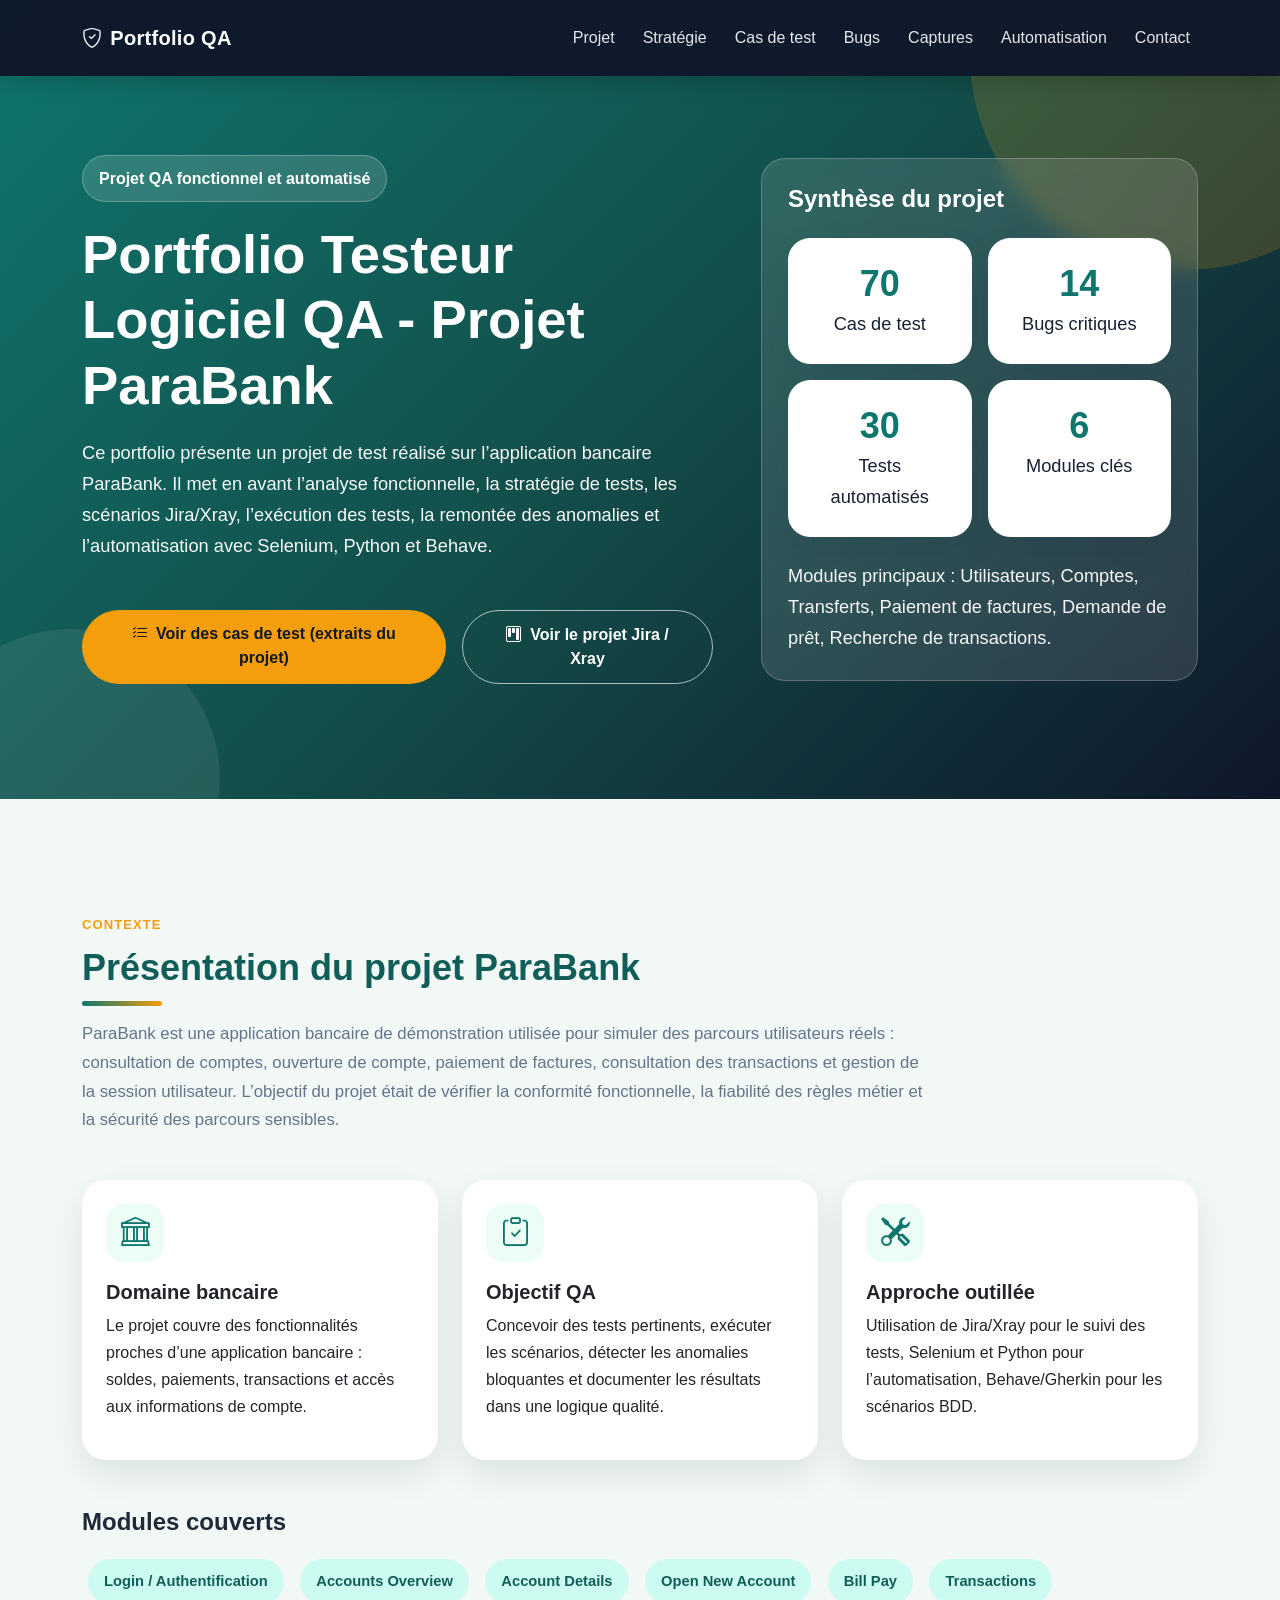
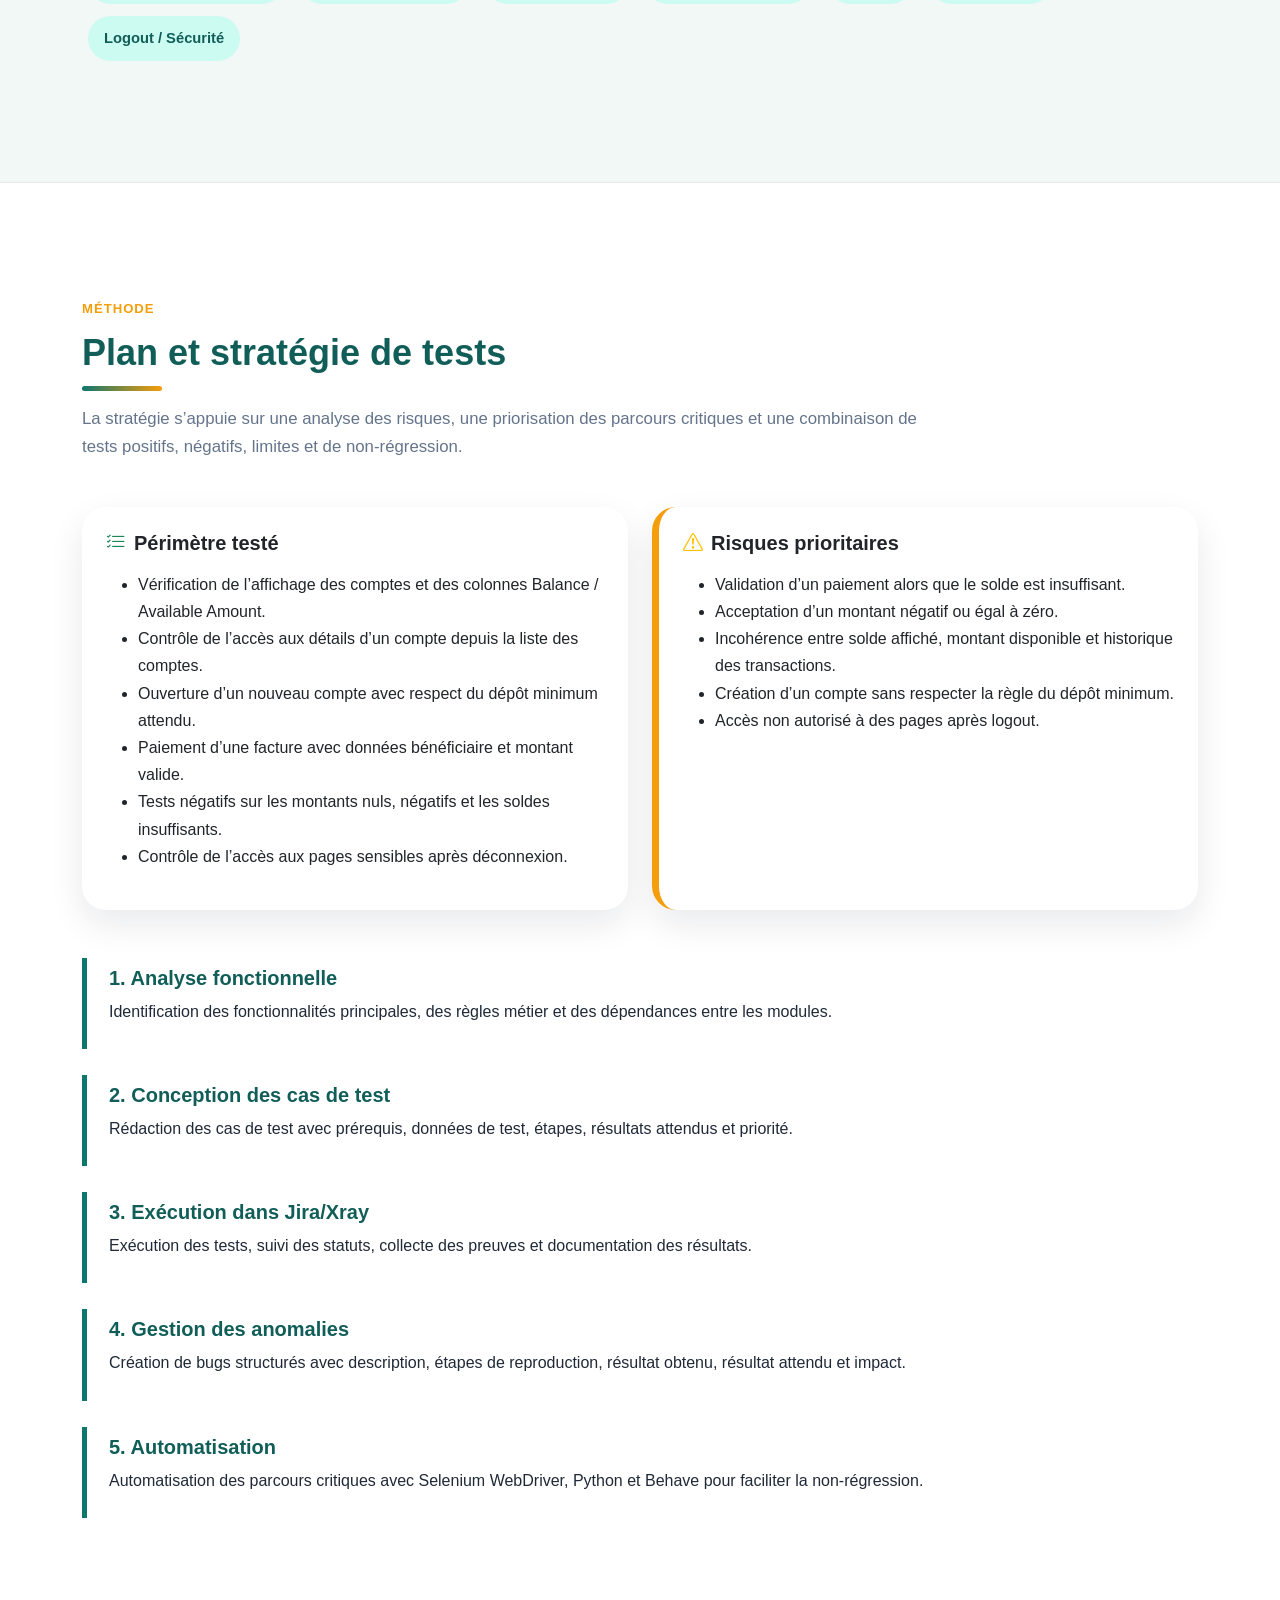
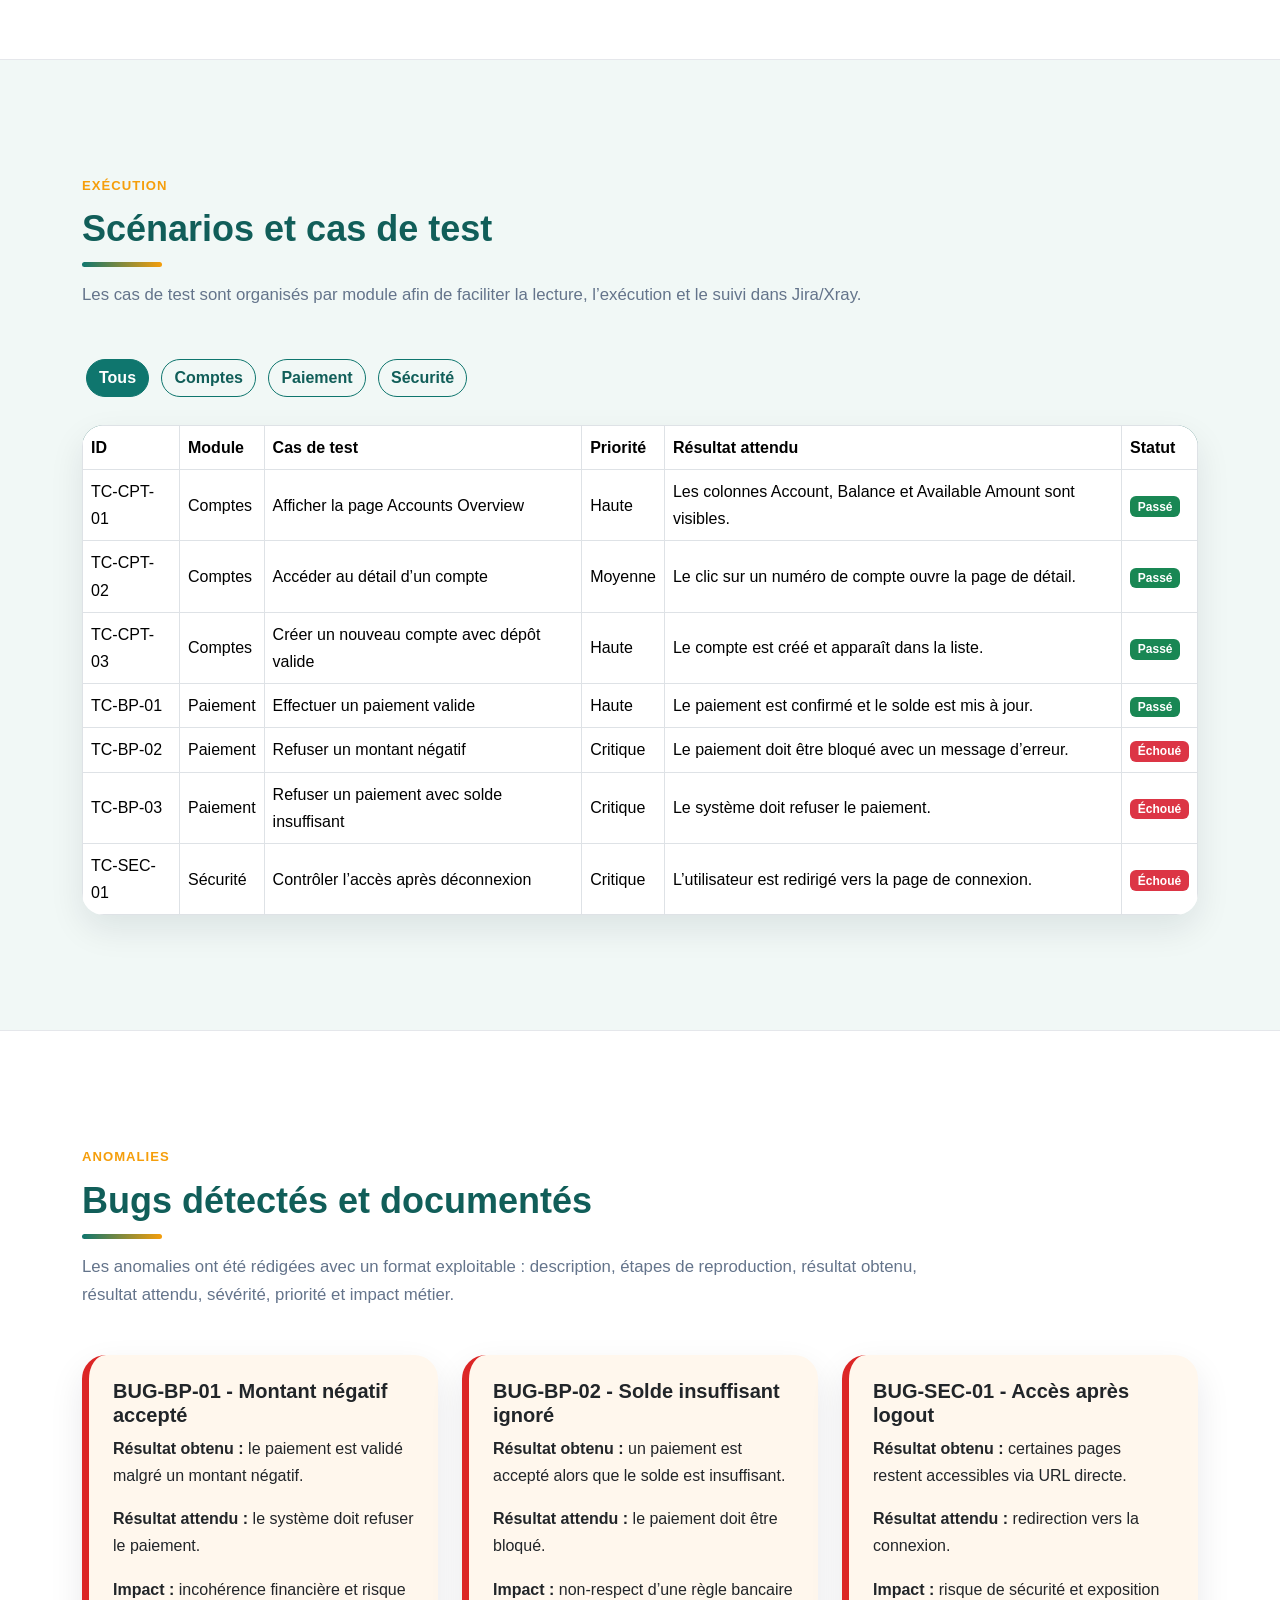
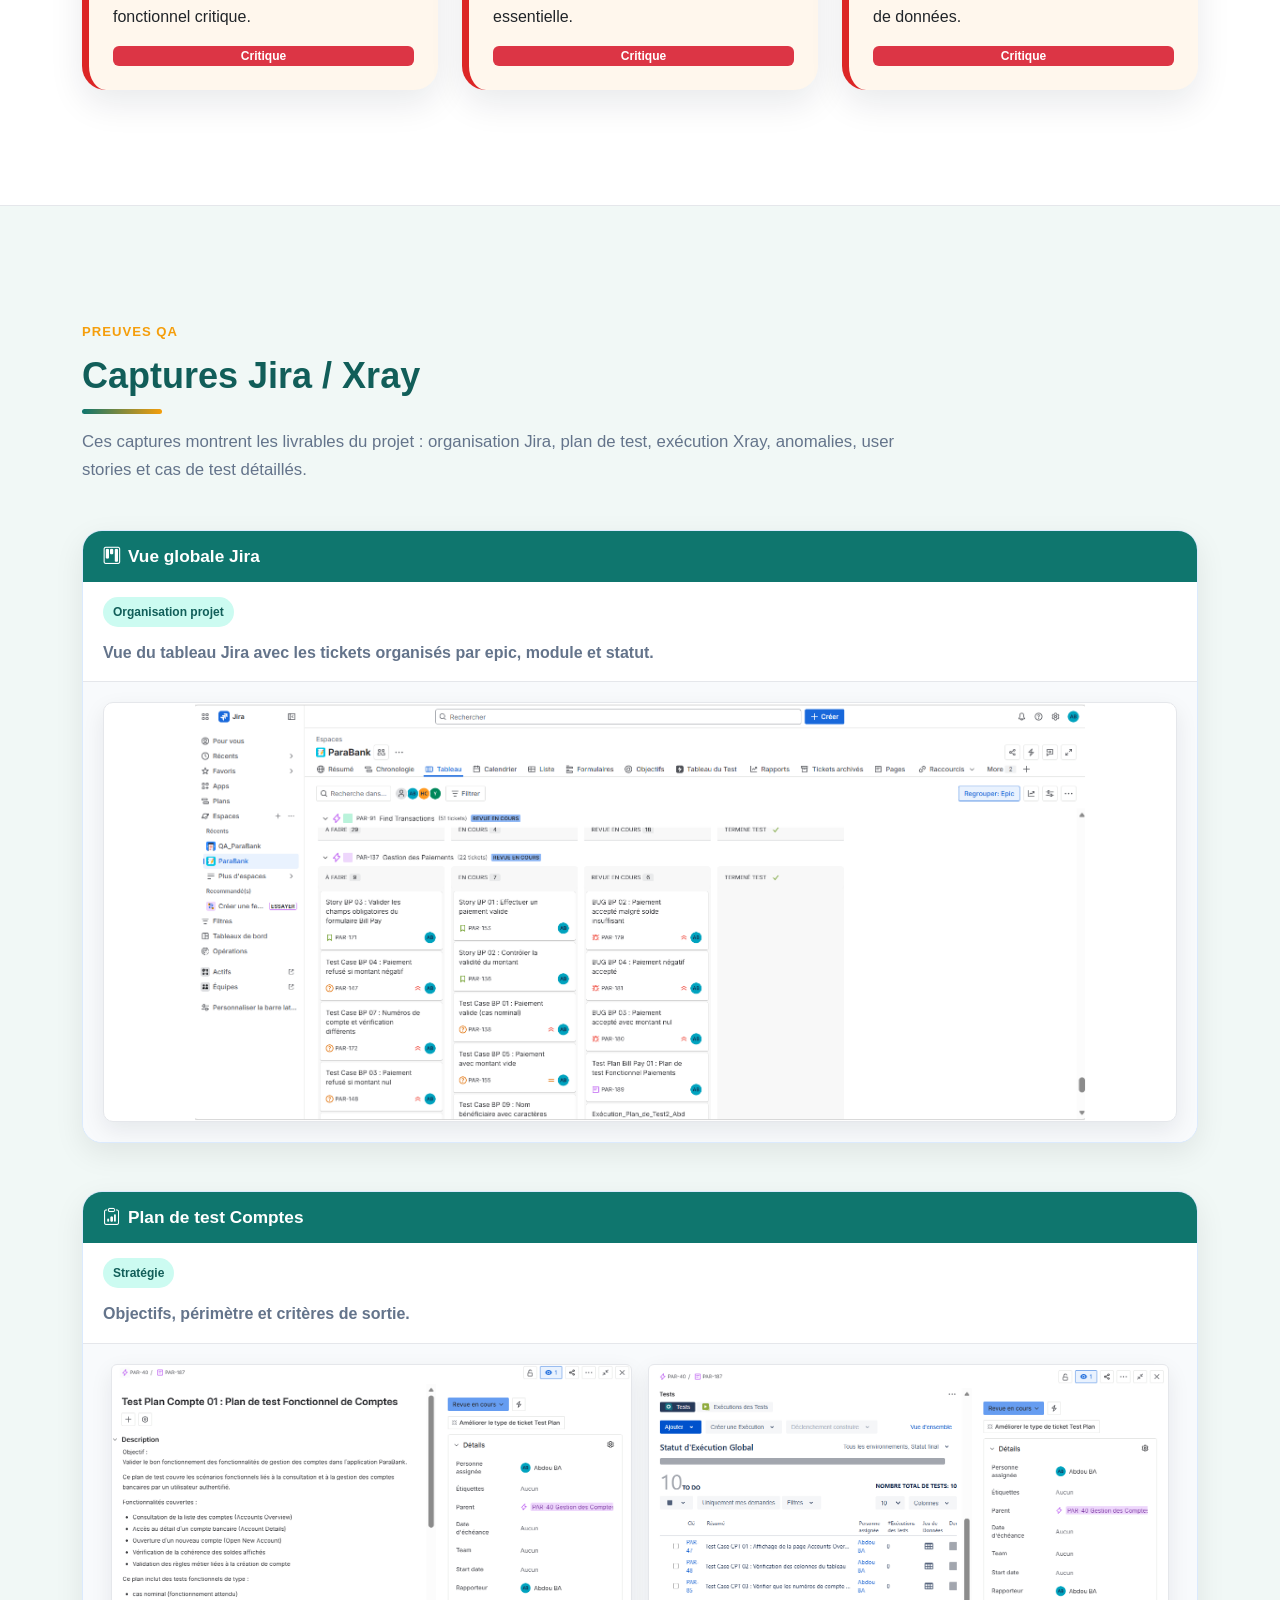
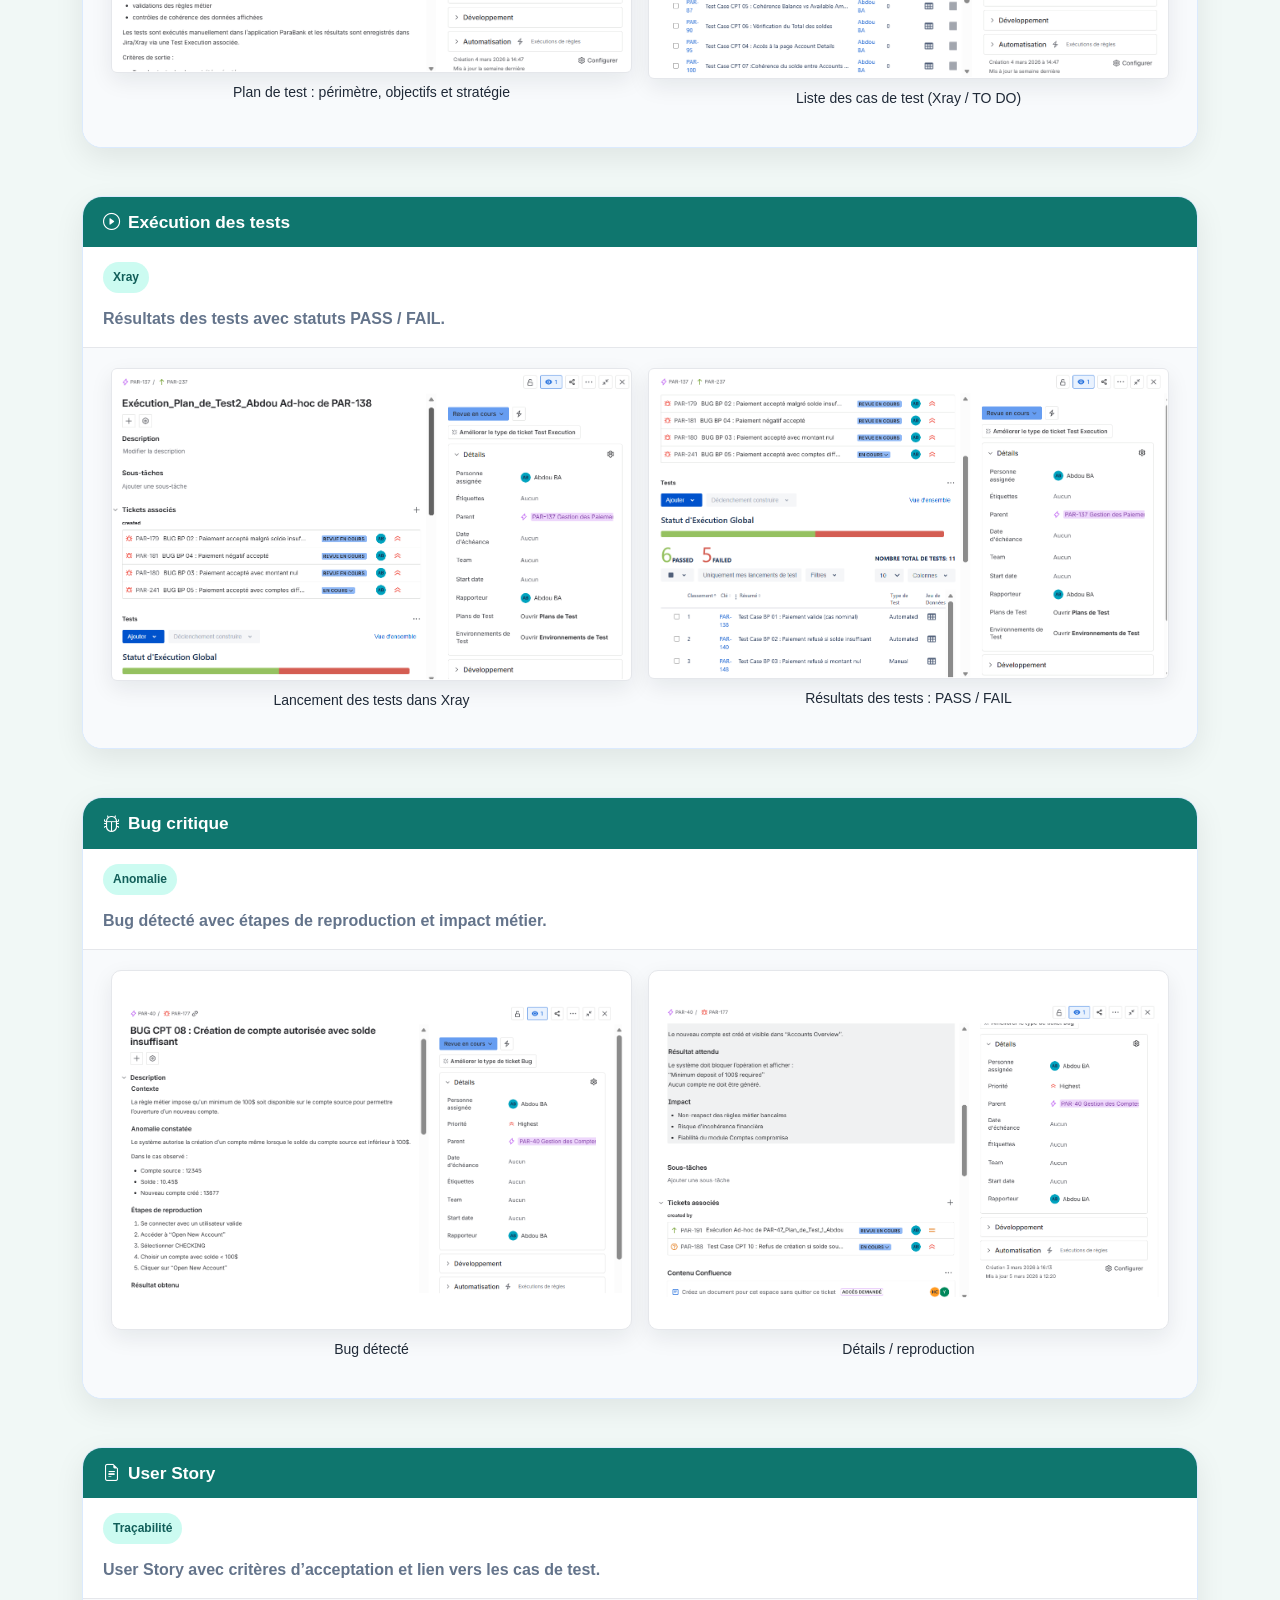
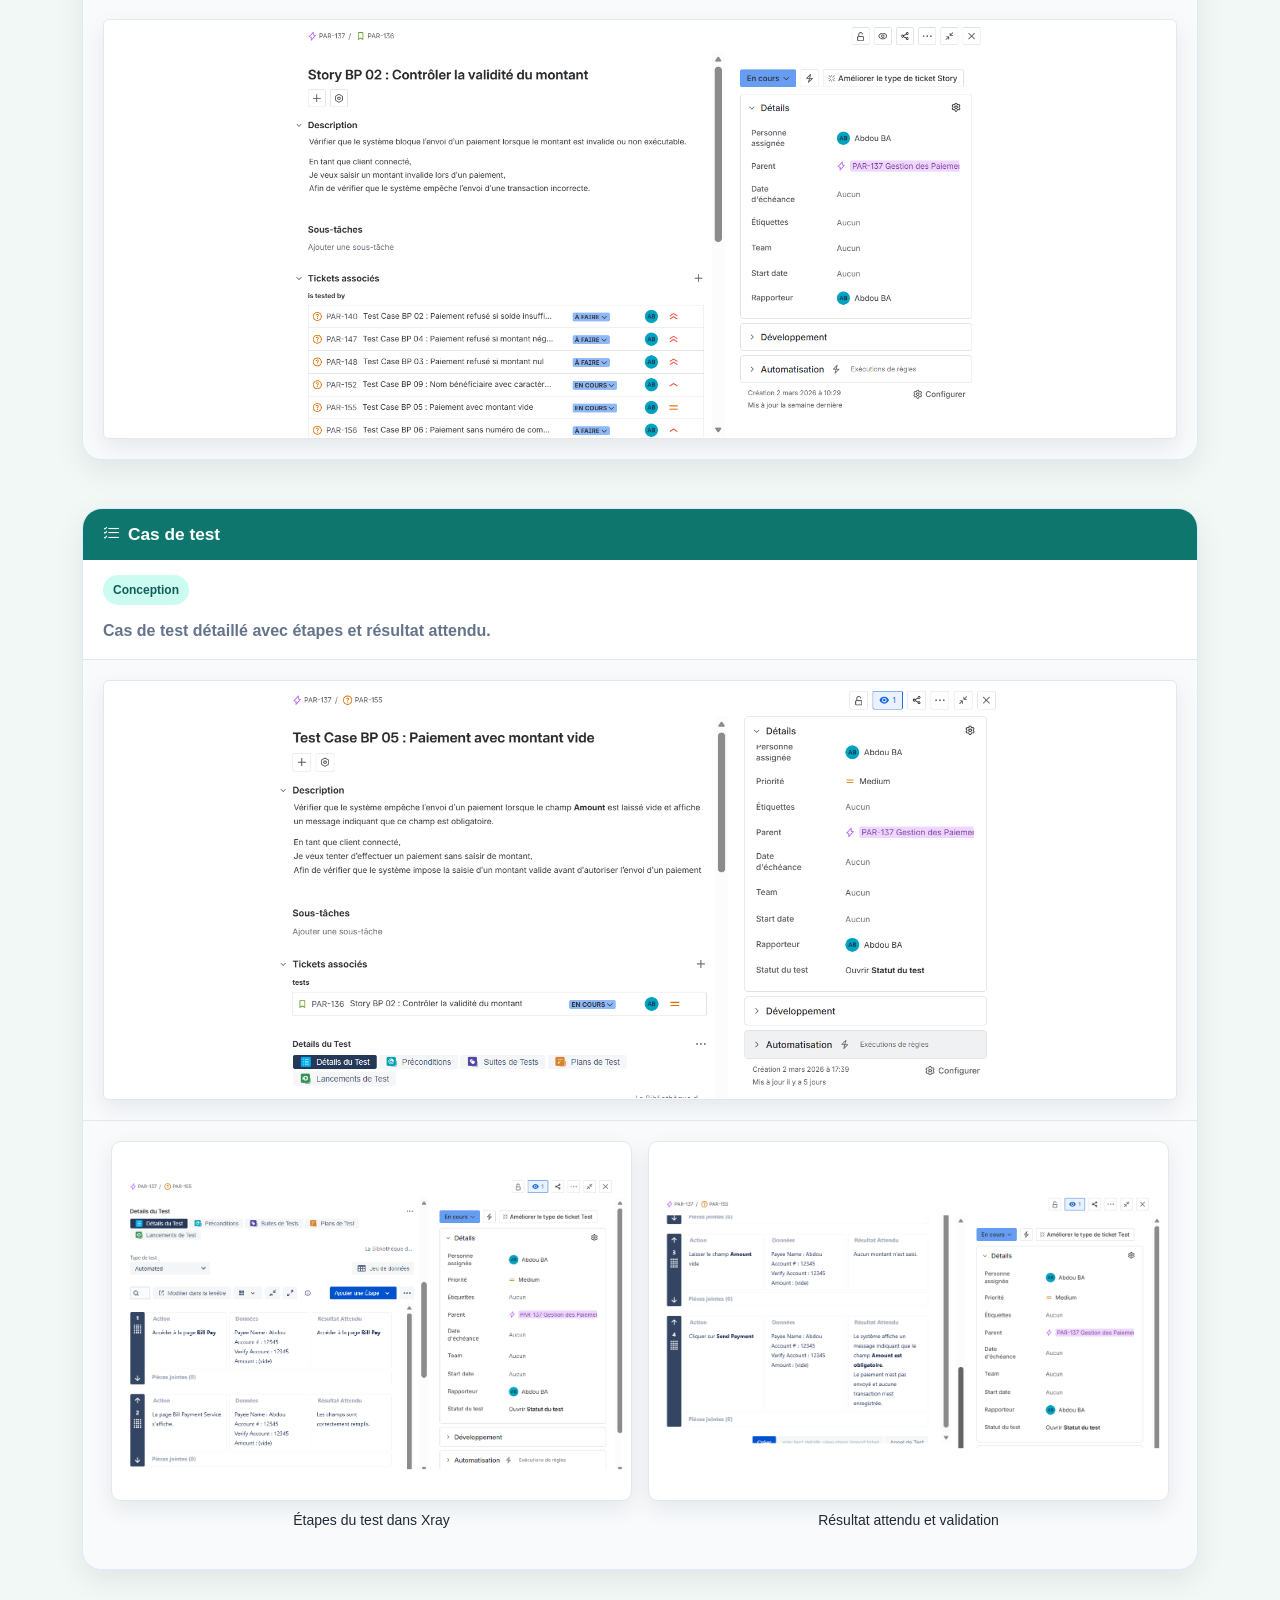
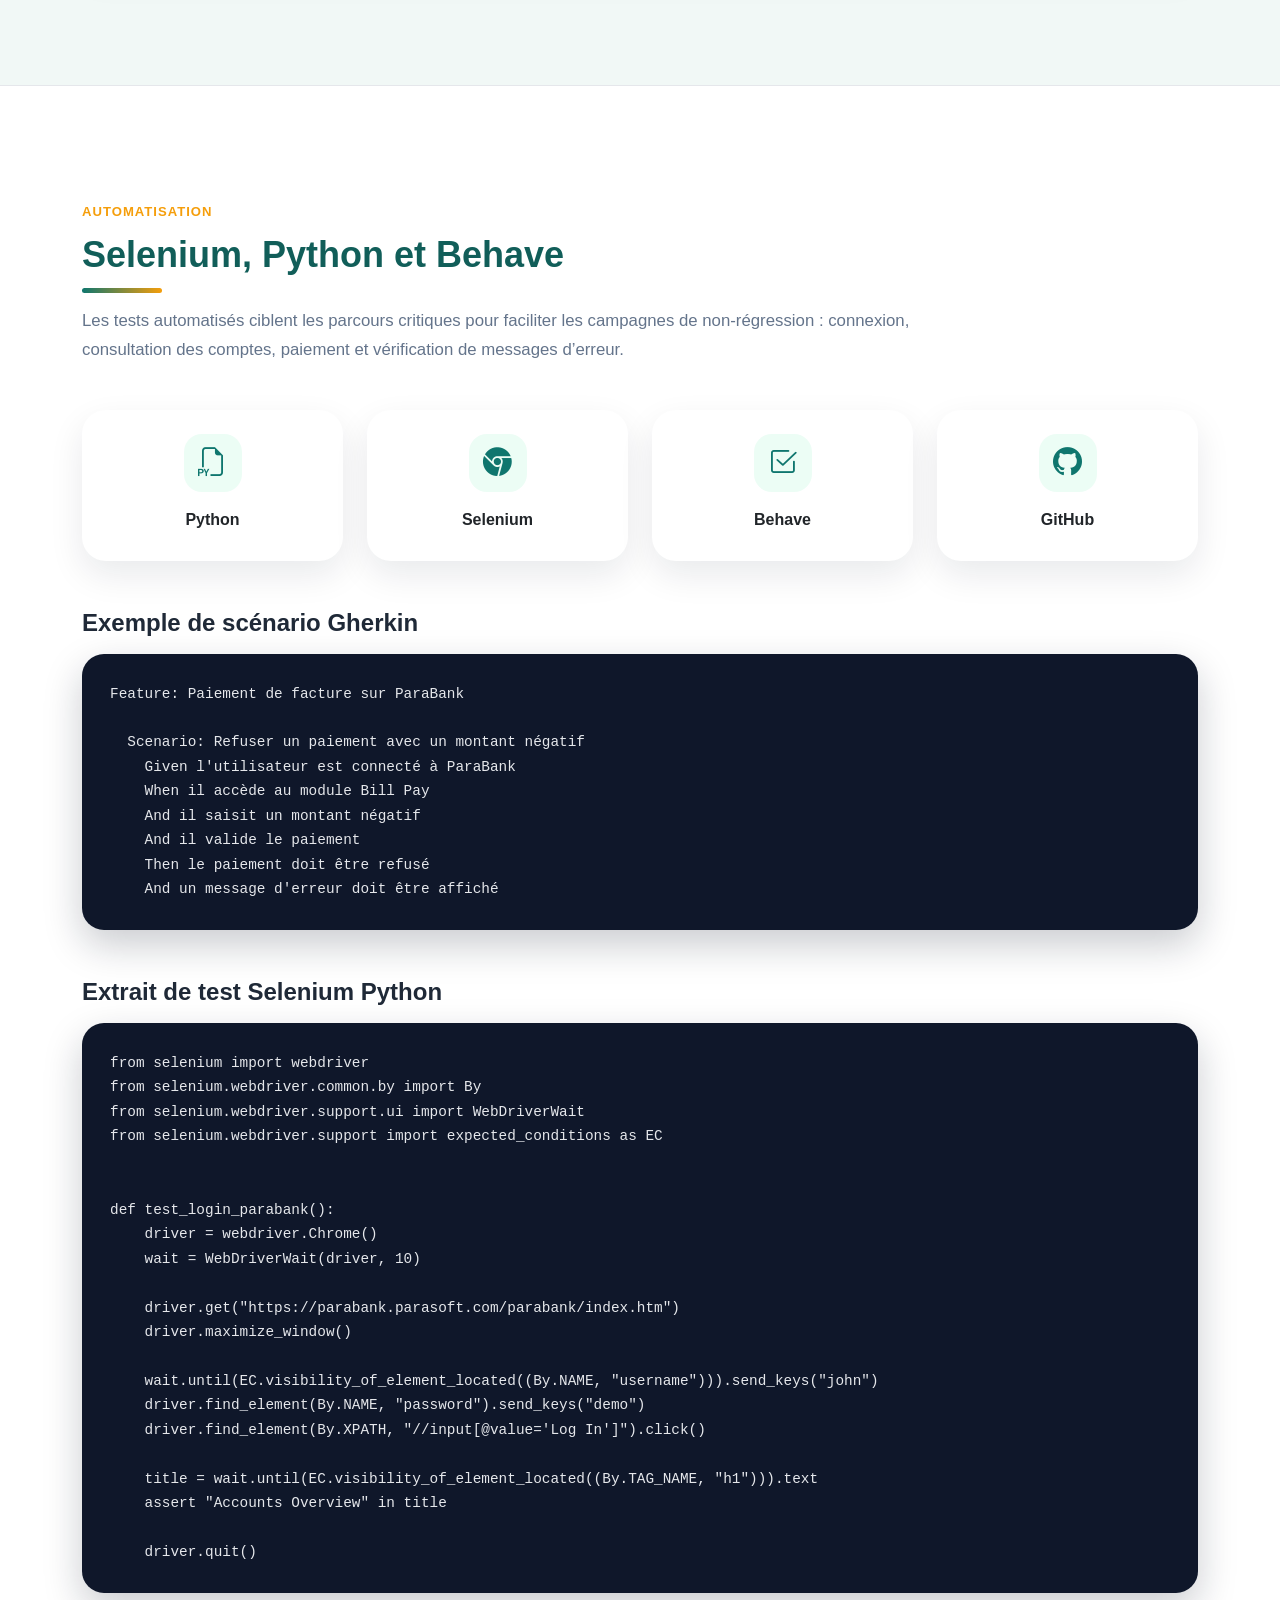
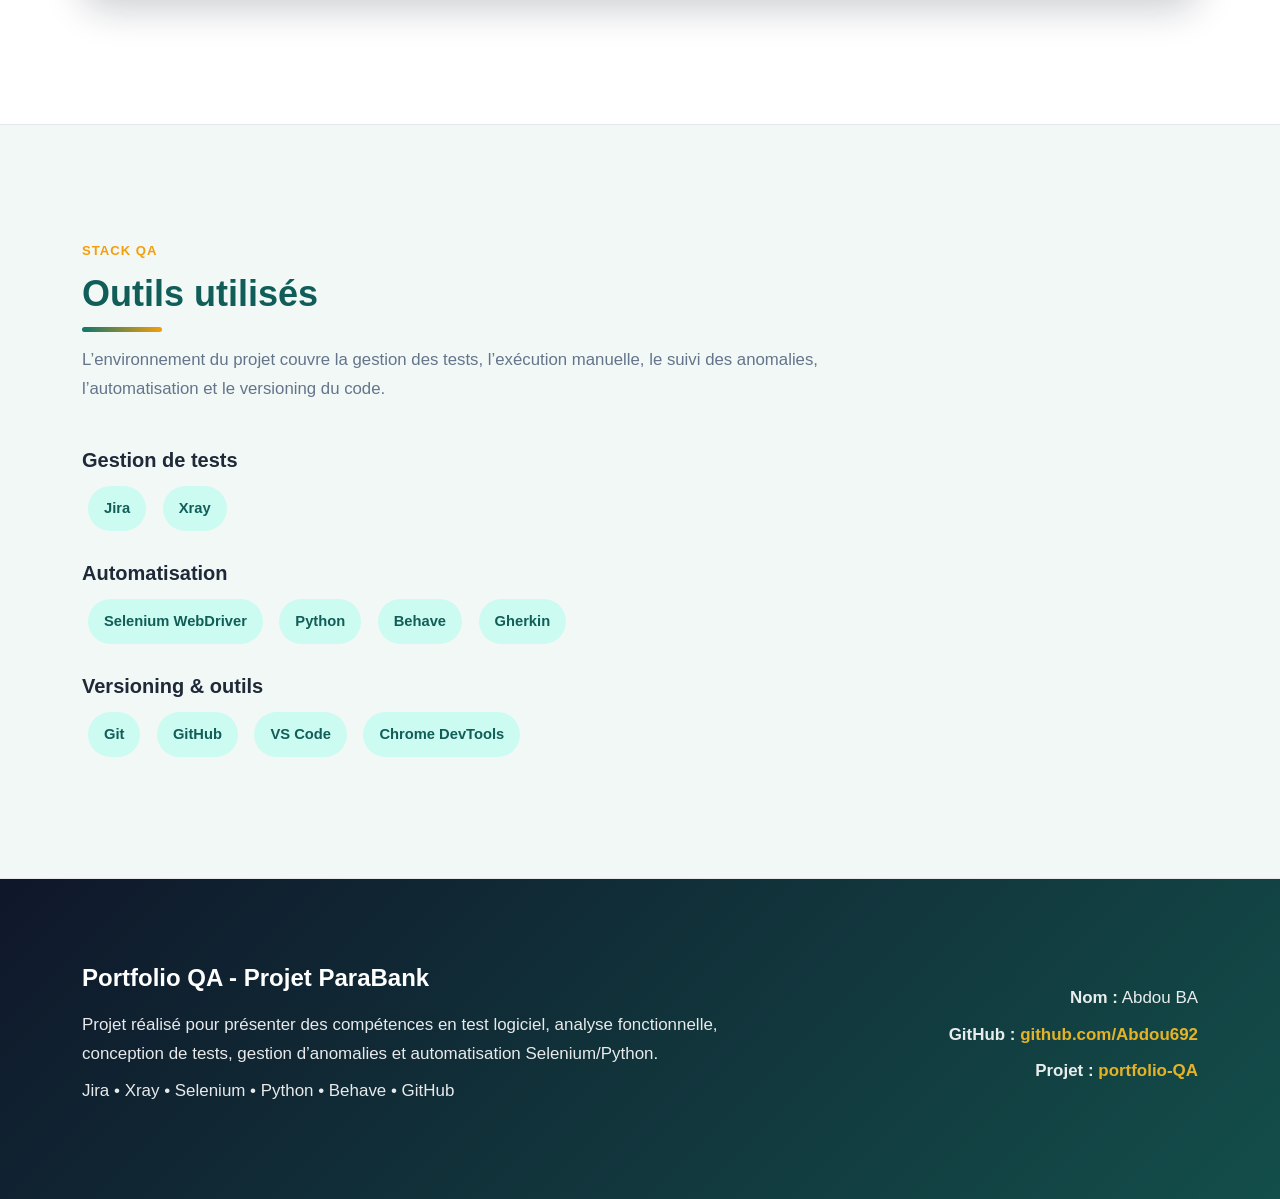
==== commit 228e5d03: "Amélioration presentation  portfolio QA" ====
--- a/index.html
+++ b/index.html
@@ -322,6 +322,125 @@
       color: var(--primary);
     }
 
+    .capture-card {
+      background: white;
+      border-radius: 26px;
+      overflow: hidden;
+      box-shadow: var(--card-shadow);
+      border: 1px solid #dbeafe;
+      transition: 0.28s ease;
+      height: 100%;
+    }
+
+    .capture-card:hover {
+      transform: translateY(-7px);
+      box-shadow: 0 22px 48px rgba(15, 23, 42, 0.14);
+    }
+
+    .capture-header {
+      background: linear-gradient(135deg, var(--primary), var(--primary-dark));
+      color: white;
+      padding: 18px 22px;
+    }
+
+    .capture-header h5 {
+      margin: 0;
+      font-weight: 800;
+      font-size: 1.08rem;
+    }
+
+    .capture-image-wrapper {
+      background: #f8fafc;
+      padding: 20px;
+      display: flex;
+      align-items: center;
+      justify-content: center;
+      border-top: 1px solid #e5e7eb;
+    }
+
+    .capture-image-wrapper img {
+      width: 100%;
+      height: auto;
+      max-height: 600px;
+      object-fit: contain;
+      background: white;
+      border-radius: 18px;
+      border: 1px solid #e2e8f0;
+      box-shadow: 0 8px 22px rgba(15, 23, 42, 0.08);
+    }
+
+    .capture-body {
+      padding: 22px;
+    }
+
+    .capture-body p {
+      color: var(--muted);
+      margin-bottom: 0;
+    }
+
+    .capture-tag {
+      display: inline-block;
+      background: #ccfbf1;
+      color: var(--primary-dark);
+      padding: 6px 12px;
+      border-radius: 999px;
+      font-weight: 800;
+      font-size: 0.78rem;
+      margin-bottom: 12px;
+    }
+
+
+    .capture-card {
+  background: white;
+  border-radius: 20px;
+  box-shadow: 0 10px 30px rgba(0,0,0,0.08);
+  overflow: hidden;
+}
+
+.capture-header {
+  background: #0f766e;
+  color: white;
+  padding: 15px 20px;
+}
+
+.capture-body {
+  padding: 15px 20px;
+}
+
+.capture-tag {
+  background: #ccfbf1;
+  color: #115e59;
+  padding: 5px 10px;
+  border-radius: 20px;
+  font-size: 12px;
+  font-weight: bold;
+}
+
+.capture-image-wrapper {
+  padding: 20px;
+  display: flex;
+  justify-content: center;
+}
+
+
+.capture-duo img {
+  width: 100%;
+  height: 360px;
+  object-fit: contain;
+  background: #ffffff;
+  border: 1px solid #e5e7eb;
+  border-radius: 12px;
+  padding: 8px;
+}
+
+.capture-image-wrapper img {
+  width: 100%;
+  max-height: 420px;
+  object-fit: contain;
+  border-radius: 10px;
+  border: 1px solid #e5e7eb;
+}
+
     pre {
       background: #0f172a;
       color: #e5e7eb;
@@ -421,8 +540,8 @@
           <li class="nav-item"><a class="nav-link" href="#strategie">Stratégie</a></li>
           <li class="nav-item"><a class="nav-link" href="#tests">Cas de test</a></li>
           <li class="nav-item"><a class="nav-link" href="#bugs">Bugs</a></li>
+          <li class="nav-item"><a class="nav-link" href="#captures">Captures</a></li>
           <li class="nav-item"><a class="nav-link" href="#automation">Automatisation</a></li>
-          <li class="nav-item"><a class="nav-link" href="#captures">Captures</a></li>
           <li class="nav-item"><a class="nav-link" href="#contact">Contact</a></li>
         </ul>
       </div>
@@ -441,48 +560,66 @@
             Il met en avant l’analyse fonctionnelle, la stratégie de tests, les scénarios Jira/Xray,
             l’exécution des tests, la remontée des anomalies et l’automatisation avec Selenium, Python et Behave.
           </p>
-          <div class="mt-4 d-flex flex-wrap gap-3">
-            <a href="#tests" class="btn btn-main">Voir les cas de test</a>
-            <a href="#automation" class="btn btn-outline-main">Voir l’automatisation</a>
-          </div>
+         <div class="mt-4 d-flex flex-wrap gap-3">
+
+             <!-- bouton principal -->
+         <div class="mt-4 d-flex flex-column flex-md-row gap-3">
+
+  <a href="#tests" class="btn btn-main">
+    <i class="bi bi-list-check me-2"></i>Voir des cas de test (extraits du projet)
+  </a>
+
+  <a href="#captures" class="btn btn-outline-main">
+    <i class="bi bi-kanban me-2"></i>Voir le projet Jira / Xray
+  </a>
+
+</div>
+
+   </div>
+
         </div>
 
         <div class="col-lg-5">
-          <div class="hero-card">
-            <h4 class="fw-bold mb-4">Synthèse du projet</h4>
-            <div class="row g-3">
-              <div class="col-6">
-                <div class="stat-card text-center">
-                  <h3>15+</h3>
-                  <p class="mb-0">Cas de test</p>
-                </div>
-              </div>
-              <div class="col-6">
-                <div class="stat-card text-center">
-                  <h3>5</h3>
-                  <p class="mb-0">Bugs critiques</p>
-                </div>
-              </div>
-              <div class="col-6">
-                <div class="stat-card text-center">
-                  <h3>6</h3>
-                  <p class="mb-0">Tests automatisés</p>
-                </div>
-              </div>
-              <div class="col-6">
-                <div class="stat-card text-center">
-                  <h3>2</h3>
-                  <p class="mb-0">Modules clés</p>
-                </div>
-              </div>
-            </div>
-            <p class="mt-4 mb-0">
-              Modules principaux : Comptes, Paiement de factures, sécurité de session et cohérence des transactions.
-            </p>
-          </div>
-        </div>
-      </div>
-    </div>
+  <div class="hero-card">
+    <h4 class="fw-bold mb-4">Synthèse du projet</h4>
+    <div class="row g-3">
+      
+      <div class="col-6">
+        <div class="stat-card text-center">
+          <h3>70</h3>
+          <p class="mb-0">Cas de test</p>
+        </div>
+      </div>
+
+      <div class="col-6">
+        <div class="stat-card text-center">
+          <h3>14</h3>
+          <p class="mb-0">Bugs critiques</p>
+        </div>
+      </div>
+
+      <div class="col-6">
+        <div class="stat-card text-center">
+          <h3>30</h3>
+          <p class="mb-0">Tests automatisés</p>
+        </div>
+      </div>
+
+      <div class="col-6">
+        <div class="stat-card text-center">
+          <h3>6</h3>
+          <p class="mb-0">Modules clés</p>
+        </div>
+      </div>
+
+    </div>
+
+    <p class="mt-4 mb-0">
+      Modules principaux : Utilisateurs, Comptes, Transferts, Paiement de factures, Demande de prêt, Recherche de transactions.
+    </p>
+
+  </div>
+</div>
   </header>
 
   <!-- PROJET -->
@@ -532,14 +669,17 @@
       </div>
 
       <div class="mt-5">
-        <h4 class="fw-bold mb-3">Modules couverts</h4>
-        <span class="badge-tech">Accounts Overview</span>
-        <span class="badge-tech">Open New Account</span>
-        <span class="badge-tech">Account Details</span>
-        <span class="badge-tech">Bill Pay</span>
-        <span class="badge-tech">Transactions</span>
-        <span class="badge-tech">Logout / Sécurité</span>
-      </div>
+  <h4 class="fw-bold mb-3">Modules couverts</h4>
+
+  <span class="badge-tech">Login / Authentification</span>
+  <span class="badge-tech">Accounts Overview</span>
+  <span class="badge-tech">Account Details</span>
+  <span class="badge-tech">Open New Account</span>
+  <span class="badge-tech">Bill Pay</span>
+  <span class="badge-tech">Transactions</span>
+  <span class="badge-tech">Logout / Sécurité</span>
+
+</div>
     </div>
   </section>
 
@@ -742,6 +882,230 @@
     </div>
   </section>
 
+
+<!-- CAPTURES -->
+<section id="captures">
+  <div class="container">
+    <p class="section-kicker">Preuves QA</p>
+    <h2 class="section-title">Captures Jira / Xray</h2>
+    <p class="section-subtitle">
+      Ces captures montrent les livrables du projet : organisation Jira, plan de test,
+      exécution Xray, anomalies, user stories et cas de test détaillés.
+    </p>
+
+    <div class="row g-5">
+
+      <!-- 1 -->
+      <div class="col-12">
+        <div class="capture-card">
+          <div class="capture-header">
+            <h5><i class="bi bi-kanban me-2"></i>Vue globale Jira</h5>
+          </div>
+          <div class="capture-body">
+            <span class="capture-tag">Organisation projet</span>
+            <p><strong>Vue du tableau Jira avec les tickets organisés par epic, module et statut.</strong></p>
+          </div>
+          <div class="capture-image-wrapper">
+            <img src="images/jira-board.png" alt="Board Jira">
+          </div>
+        </div>
+      </div>
+
+      <!-- 2 -->
+<div class="col-12">
+  <div class="capture-card">
+
+    <div class="capture-header">
+      <h5><i class="bi bi-clipboard-data me-2"></i>Plan de test Comptes</h5>
+    </div>
+
+    <div class="capture-body">
+      <span class="capture-tag">Stratégie</span>
+      <p><strong>Objectifs, périmètre et critères de sortie.</strong></p>
+    </div>
+
+    <div class="capture-image-wrapper">
+      <div class="row g-3 w-100">
+
+        <div class="col-md-6 text-center">
+          <img src="images/test-plan-comptes.png"
+               class="img-fluid rounded w-100"
+               alt="Plan de test Comptes">
+
+          <p class="small mt-2">
+            Plan de test : périmètre, objectifs et stratégie
+          </p>
+        </div>
+
+        <div class="col-md-6 text-center">
+          <img src="images/Listetest-plan-comptes.png"
+               class="img-fluid rounded w-100"
+               alt="Liste tests Comptes">
+
+          <p class="small mt-2">
+            Liste des cas de test (Xray / TO DO)
+          </p>
+        </div>
+
+      </div>
+    </div>
+
+  </div>
+</div>
+
+      <!-- 3 -->
+<div class="col-12">
+  <div class="capture-card">
+
+    <div class="capture-header">
+      <h5><i class="bi bi-play-circle me-2"></i>Exécution des tests</h5>
+    </div>
+
+    <div class="capture-body">
+      <span class="capture-tag">Xray</span>
+      <p><strong>Résultats des tests avec statuts PASS / FAIL.</strong></p>
+    </div>
+
+    <div class="capture-image-wrapper">
+      <div class="row g-3 w-100">
+
+        <div class="col-md-6 text-center">
+          <img src="images/test-execution-paiements.png"
+               class="img-fluid rounded w-100"
+               alt="Exécution tests paiements">
+
+          <p class="small mt-2">
+            Lancement des tests dans Xray
+          </p>
+        </div>
+
+        <div class="col-md-6 text-center">
+          <img src="images/Satuttest-execution-paiements.png"
+               class="img-fluid rounded w-100"
+               alt="Résultat tests paiements">
+
+          <p class="small mt-2">
+            Résultats des tests : PASS / FAIL
+          </p>
+        </div>
+
+      </div>
+    </div>
+
+  </div>
+</div>
+
+   <!-- 4 -->
+<div class="col-12">
+  <div class="capture-card">
+
+    <div class="capture-header">
+      <h5><i class="bi bi-bug me-2"></i>Bug critique</h5>
+    </div>
+
+    <div class="capture-body">
+      <span class="capture-tag">Anomalie</span>
+      <p><strong>Bug détecté avec étapes de reproduction et impact métier.</strong></p>
+    </div>
+
+    <div class="capture-image-wrapper">
+      <div class="row g-3 w-100 capture-duo">
+
+        <div class="col-md-6">
+          <img src="images/bug-compte-solde-insuffisant.png"
+               alt="Bug solde insuffisant">
+          <p class="small text-center mt-2">Bug détecté</p>
+        </div>
+
+        <div class="col-md-6">
+          <img src="images/Suitebug-compte-solde-insuffisant.png"
+               alt="Suite bug solde insuffisant">
+          <p class="small text-center mt-2">Détails / reproduction</p>
+        </div>
+
+      </div>
+    </div>
+
+  </div>
+</div>
+
+      <!-- 5 -->
+<div class="col-12">
+  <div class="capture-card">
+
+    <div class="capture-header">
+      <h5><i class="bi bi-file-earmark-text me-2"></i>User Story</h5>
+    </div>
+
+    <div class="capture-body">
+      <span class="capture-tag">Traçabilité</span>
+      <p><strong>User Story avec critères d’acceptation et lien vers les cas de test.</strong></p>
+    </div>
+
+    <div class="capture-image-wrapper text-center">
+      <img src="images/story-paiement-validite-montant.png"
+           class="img-fluid rounded"
+           alt="User Story paiement">
+    </div>
+
+  </div>
+</div>
+
+      <!-- 6 -->
+      <div class="col-12">
+  <div class="capture-card">
+
+    <div class="capture-header">
+      <h5><i class="bi bi-list-check me-2"></i>Cas de test</h5>
+    </div>
+
+    <div class="capture-body">
+      <span class="capture-tag">Conception</span>
+      <p><strong>Cas de test détaillé avec étapes et résultat attendu.</strong></p>
+    </div>
+
+    <!-- IMAGE PRINCIPALE -->
+    <div class="capture-image-wrapper">
+      <img src="images/test-case-paiement-montant-vide.png"
+           class="img-fluid rounded"
+           alt="Cas de test">
+    </div>
+
+    <!-- LES 2 IMAGES BIEN ALIGNÉES -->
+    <div class="capture-image-wrapper">
+  <div class="row g-3 w-100 capture-duo">
+
+    <div class="col-md-6">
+      <img src="images/Suite-cas-de-tests-paiement.png"
+           alt="Suite cas de test paiement">
+           <p class="small mt-2 text-center">
+            Étapes du test dans Xray
+          </p>
+      </div>
+
+    <div class="col-md-6">
+      <img src="images/Suitebis-cas-de-tests-paiement.png"
+           alt="Suite bis cas de test paiement">
+             <p class="small mt-2 text-center">
+            Résultat attendu et validation
+          </p>
+
+    </div>
+    
+
+  </div>
+</div>
+
+      </div>
+    </div>
+
+  </div>
+</div>
+
+    </div>
+  </div>
+</section>
+
   <!-- AUTOMATION -->
   <section id="automation">
     <div class="container">
@@ -805,65 +1169,28 @@
         le suivi des anomalies, l’automatisation et le versioning du code.
       </p>
 
-      <span class="badge-tech">Jira</span>
-      <span class="badge-tech">Xray</span>
-      <span class="badge-tech">Selenium WebDriver</span>
-      <span class="badge-tech">Python</span>
-      <span class="badge-tech">Behave</span>
-      <span class="badge-tech">Gherkin</span>
-      <span class="badge-tech">Git</span>
-      <span class="badge-tech">GitHub</span>
-      <span class="badge-tech">VS Code</span>
-      <span class="badge-tech">Bootstrap</span>
-      <span class="badge-tech">Chrome DevTools</span>
+      <h5 class="mt-4 fw-bold">Gestion de tests</h5>
+<span class="badge-tech">Jira</span>
+<span class="badge-tech">Xray</span>
+
+<h5 class="mt-4 fw-bold">Automatisation</h5>
+<span class="badge-tech">Selenium WebDriver</span>
+<span class="badge-tech">Python</span>
+<span class="badge-tech">Behave</span>
+<span class="badge-tech">Gherkin</span>
+
+<h5 class="mt-4 fw-bold">Versioning & outils</h5>
+<span class="badge-tech">Git</span>
+<span class="badge-tech">GitHub</span>
+<span class="badge-tech">VS Code</span>
+<span class="badge-tech">Chrome DevTools</span>
+
+
+
     </div>
   </section>
 
-  <!-- CAPTURES -->
-  <section id="captures">
-    <div class="container">
-      <p class="section-kicker">Preuves visuelles</p>
-      <h2 class="section-title">Captures Jira/Xray et livrables</h2>
-      <p class="section-subtitle">
-        Cette section est prévue pour afficher les preuves du projet : user stories, cas de test,
-        exécutions Xray, anomalies Jira, captures de lancement Selenium et résultats Behave.
-      </p>
-
-      <div class="row g-4">
-        <div class="col-md-6">
-          <div class="screenshot-box">
-            <i class="bi bi-image fs-1"></i>
-            <h5 class="fw-bold mt-3">User Stories Jira</h5>
-            <p>À remplacer par une capture : <strong>images/user-stories.png</strong></p>
-          </div>
-        </div>
-
-        <div class="col-md-6">
-          <div class="screenshot-box">
-            <i class="bi bi-image fs-1"></i>
-            <h5 class="fw-bold mt-3">Cas de test Xray</h5>
-            <p>À remplacer par une capture : <strong>images/cas-tests.png</strong></p>
-          </div>
-        </div>
-
-        <div class="col-md-6">
-          <div class="screenshot-box">
-            <i class="bi bi-image fs-1"></i>
-            <h5 class="fw-bold mt-3">Exécution des tests</h5>
-            <p>À remplacer par une capture : <strong>images/execution-tests.png</strong></p>
-          </div>
-        </div>
-
-        <div class="col-md-6">
-          <div class="screenshot-box">
-            <i class="bi bi-image fs-1"></i>
-            <h5 class="fw-bold mt-3">Bugs Jira</h5>
-            <p>À remplacer par une capture : <strong>images/bugs-jira.png</strong></p>
-          </div>
-        </div>
-      </div>
-    </div>
-  </section>
+  
 
   <!-- CONTACT -->
   <footer id="contact" class="footer">
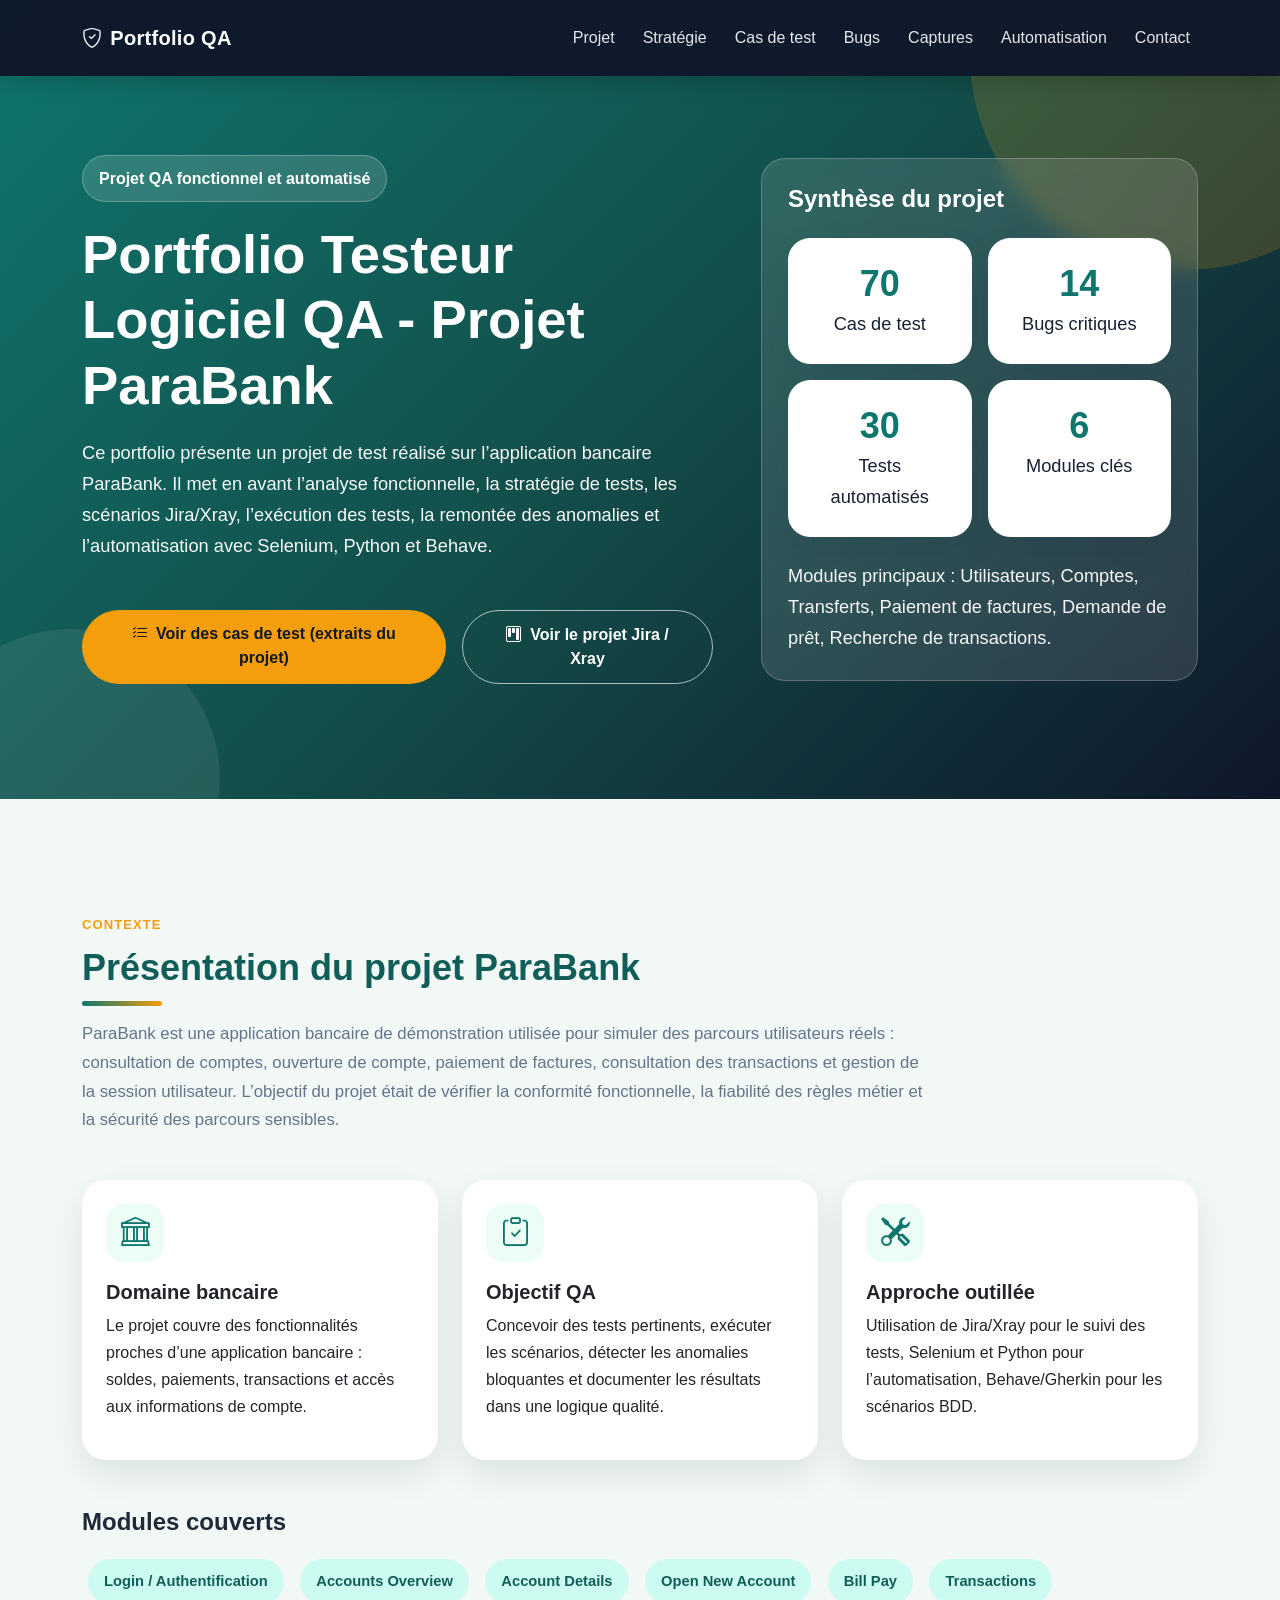
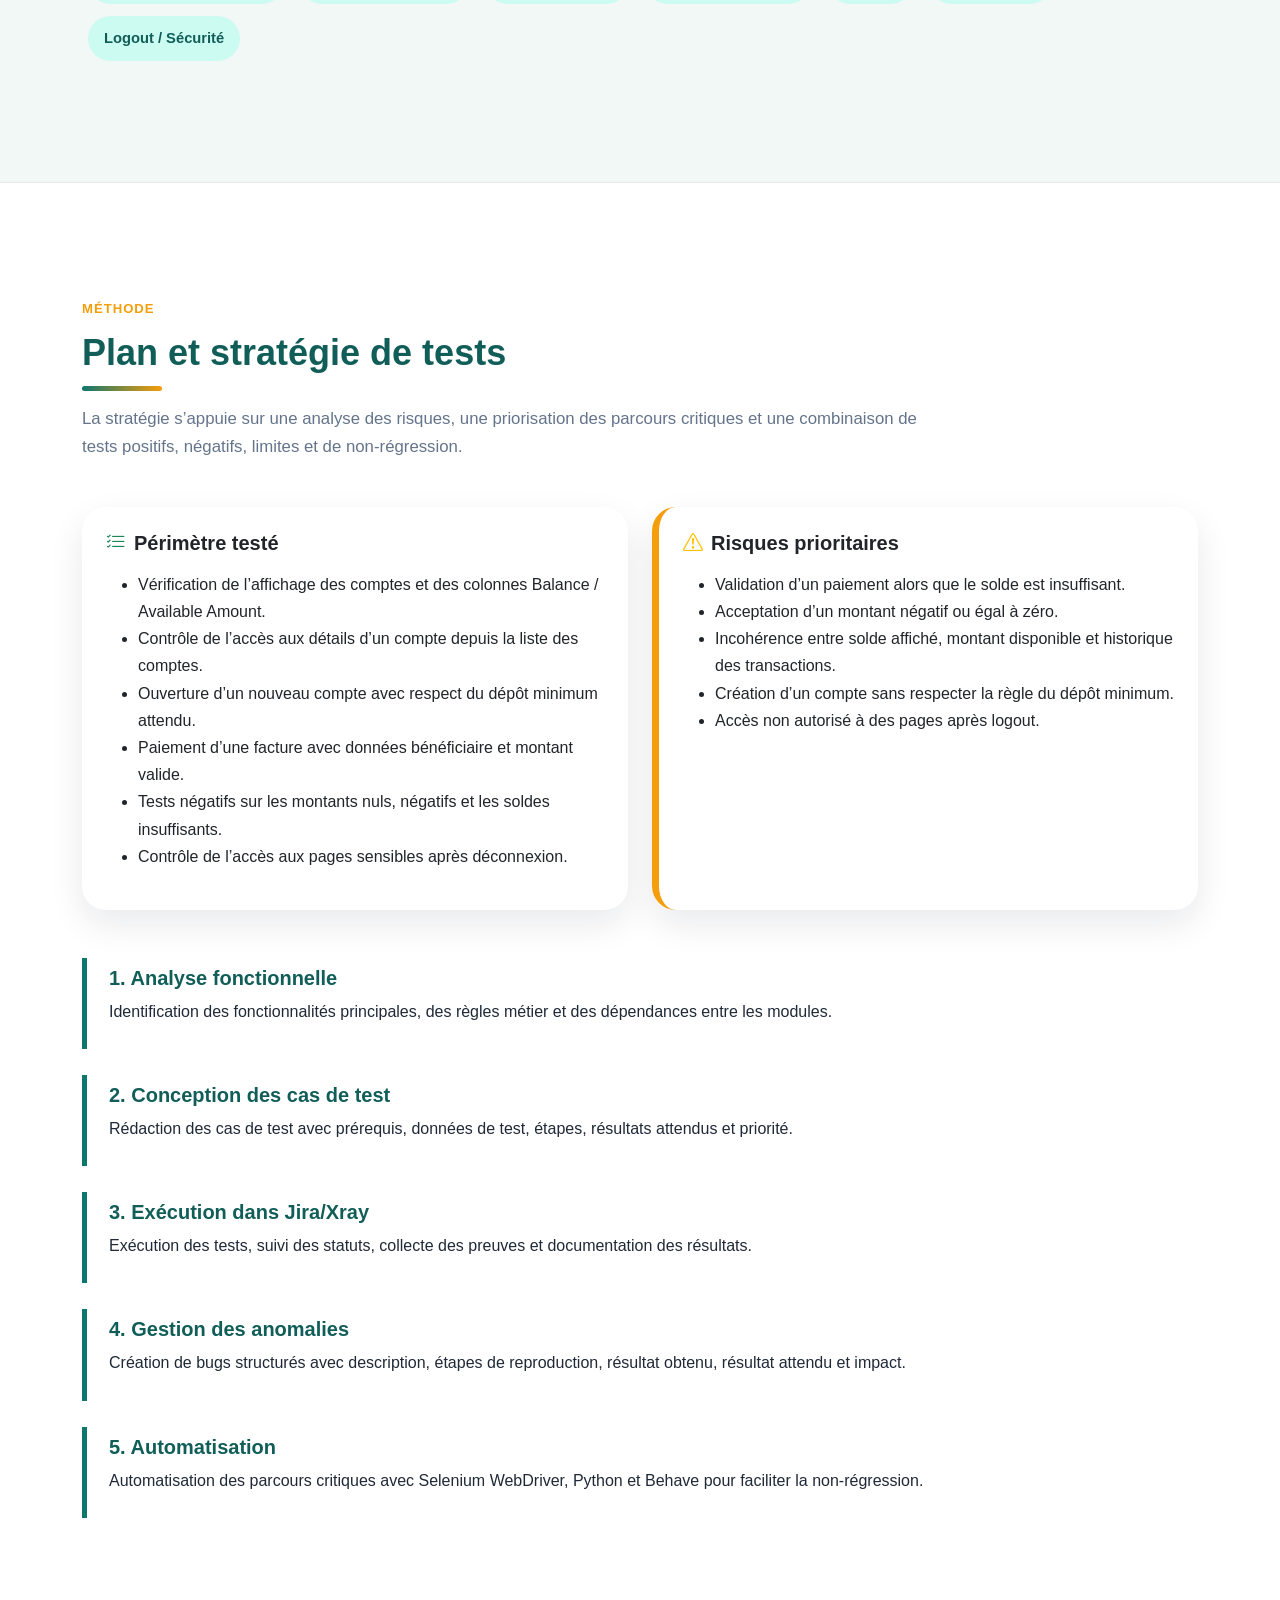
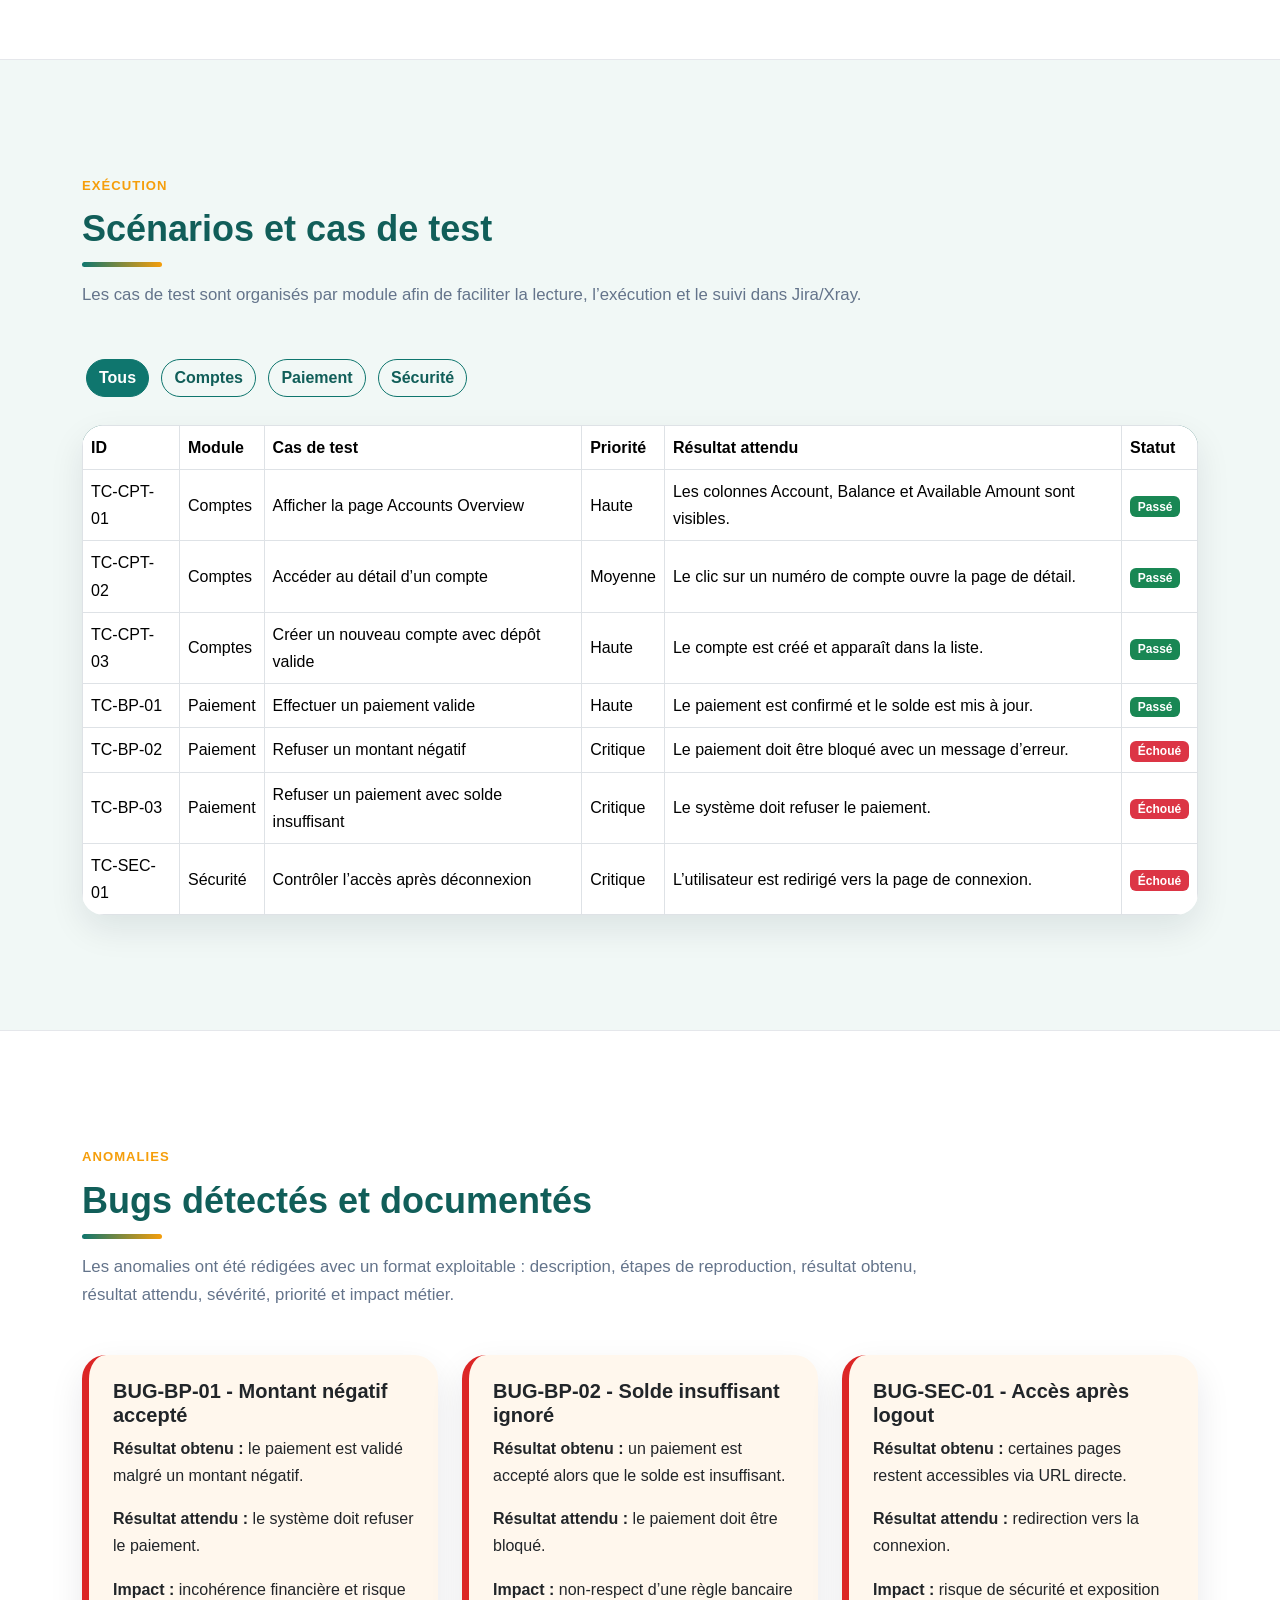
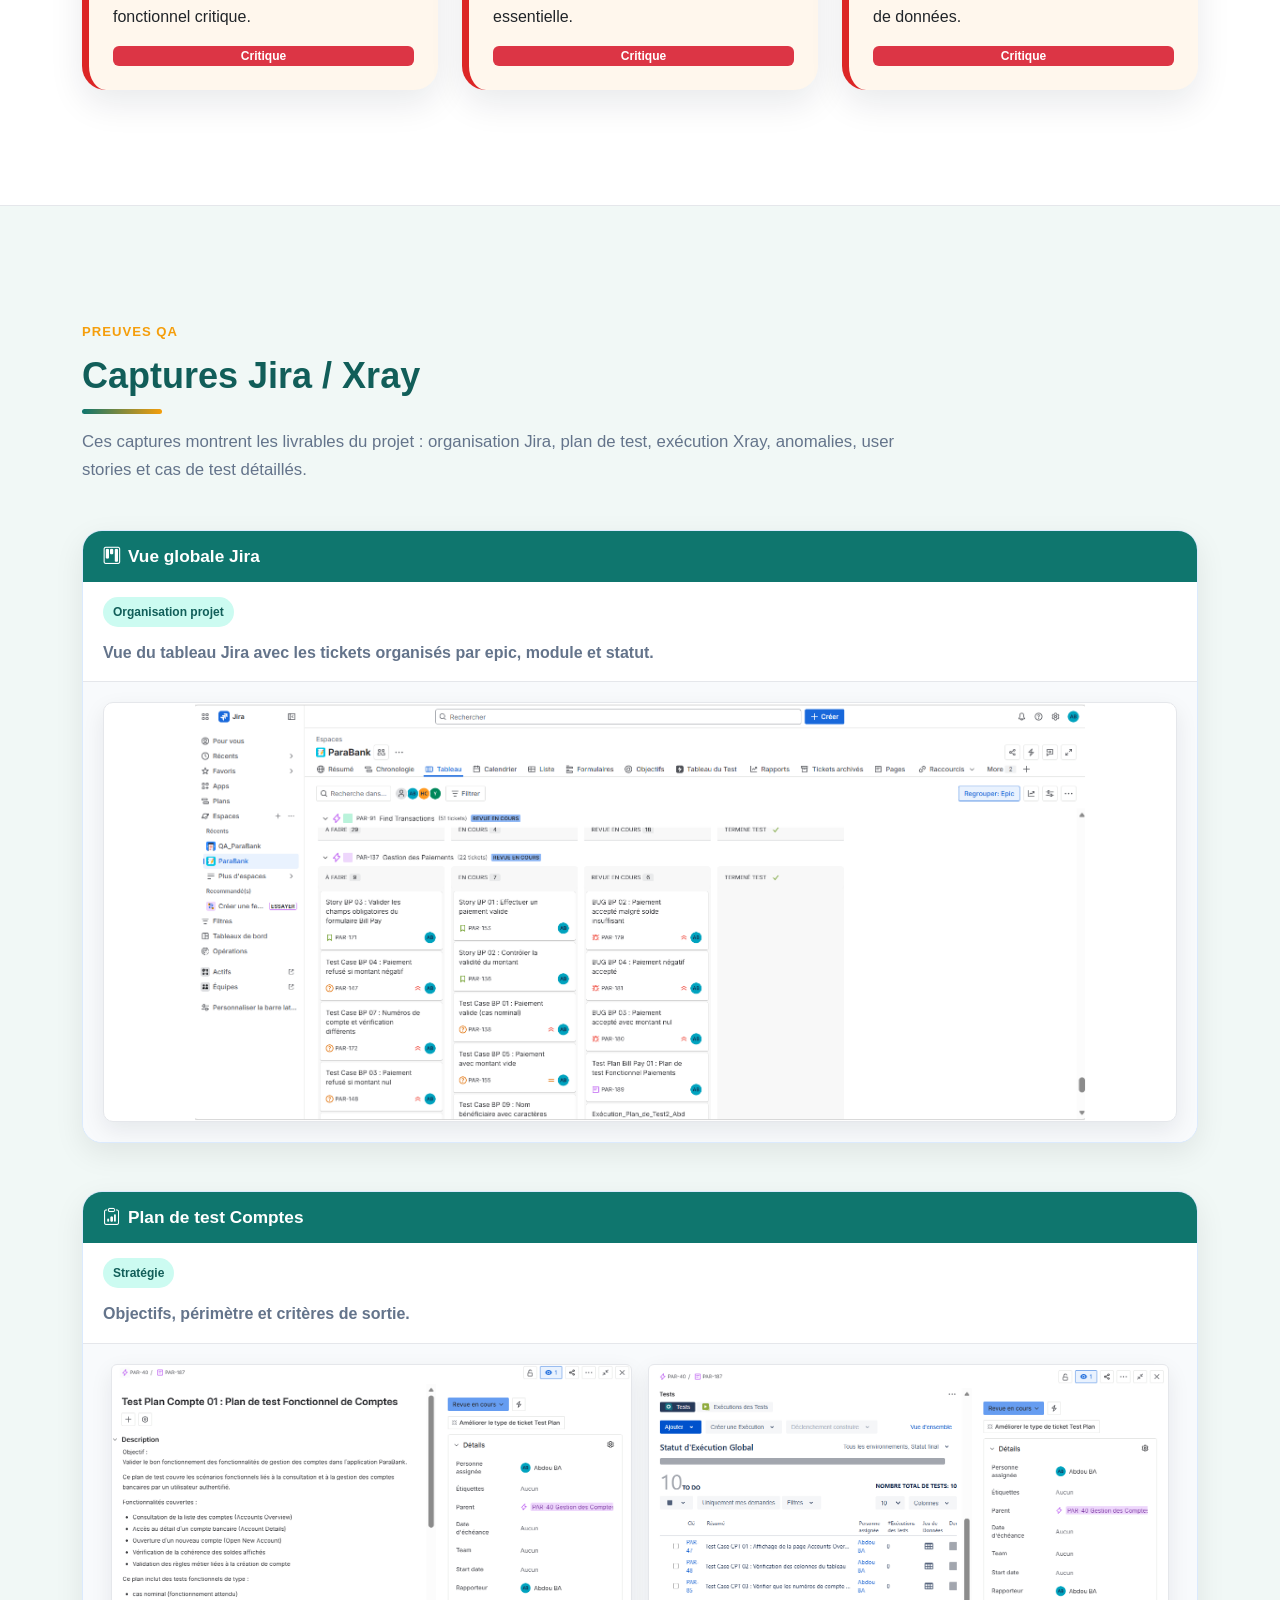
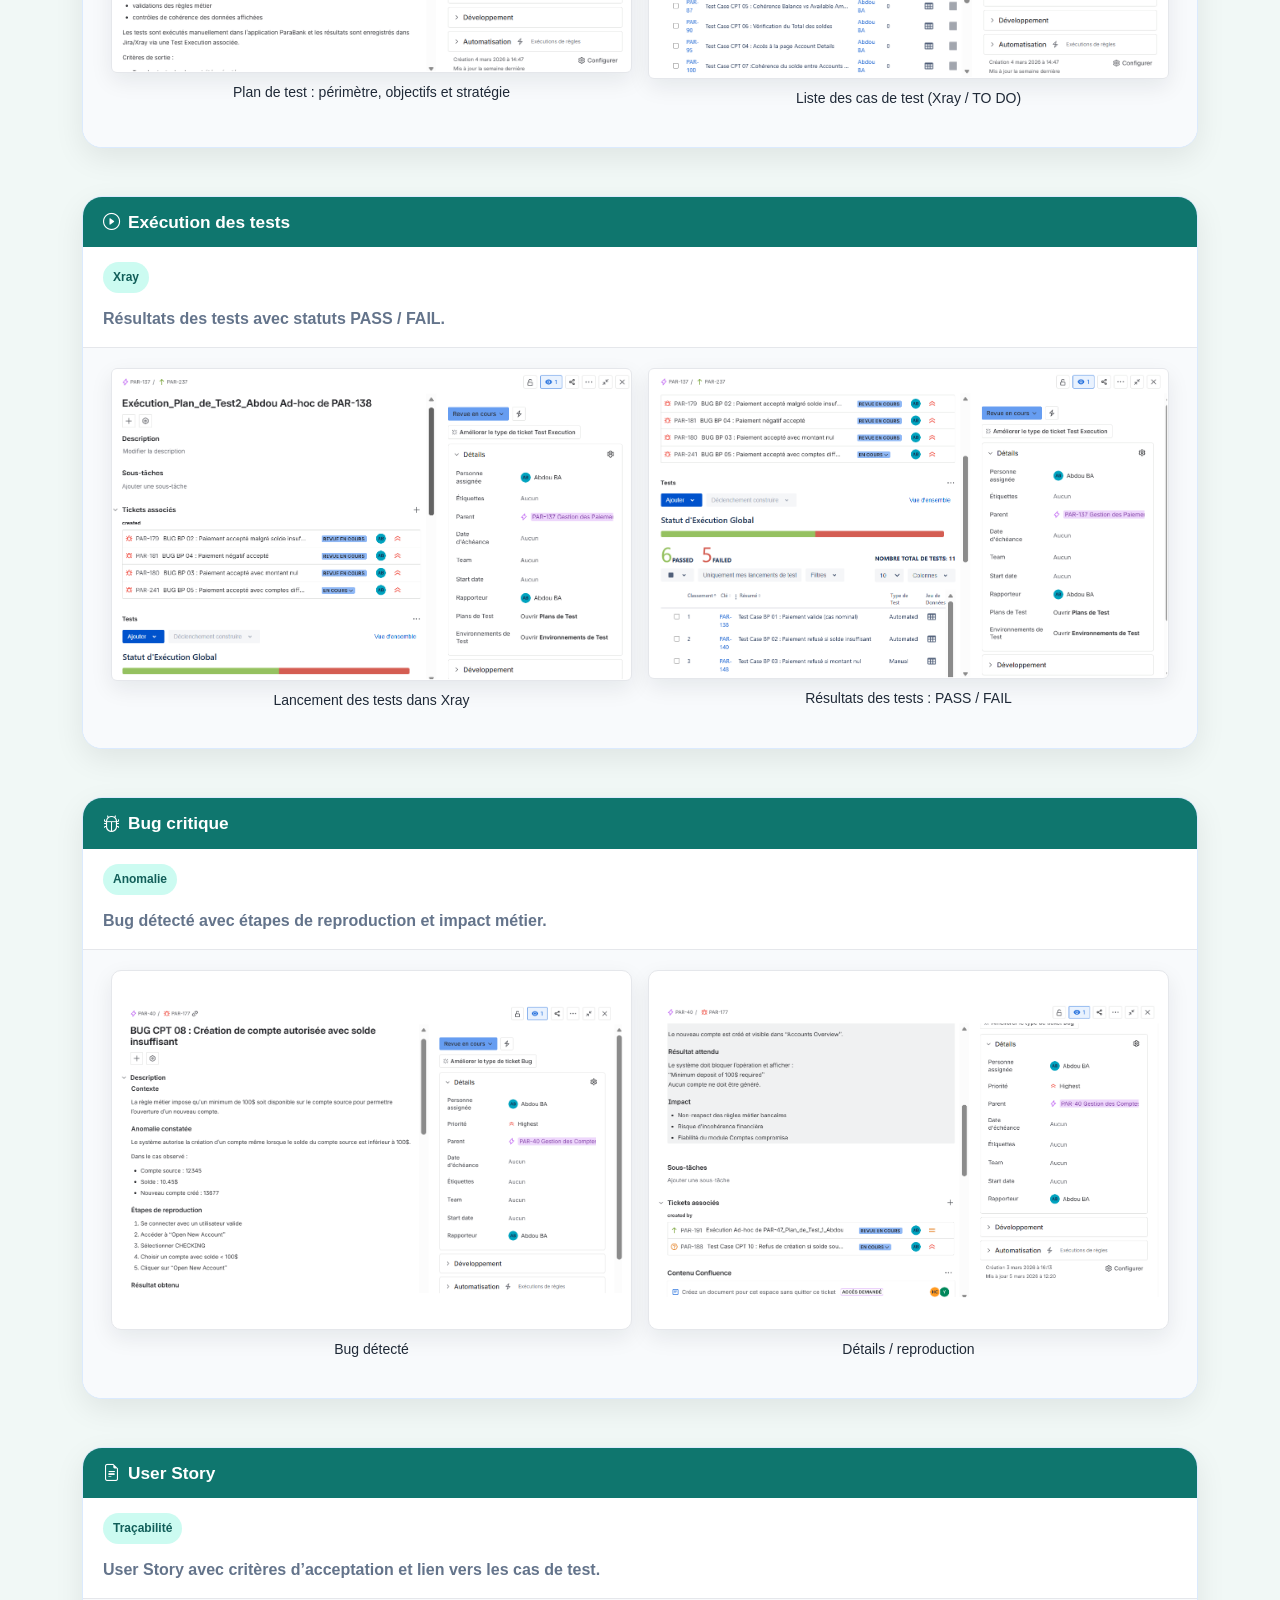
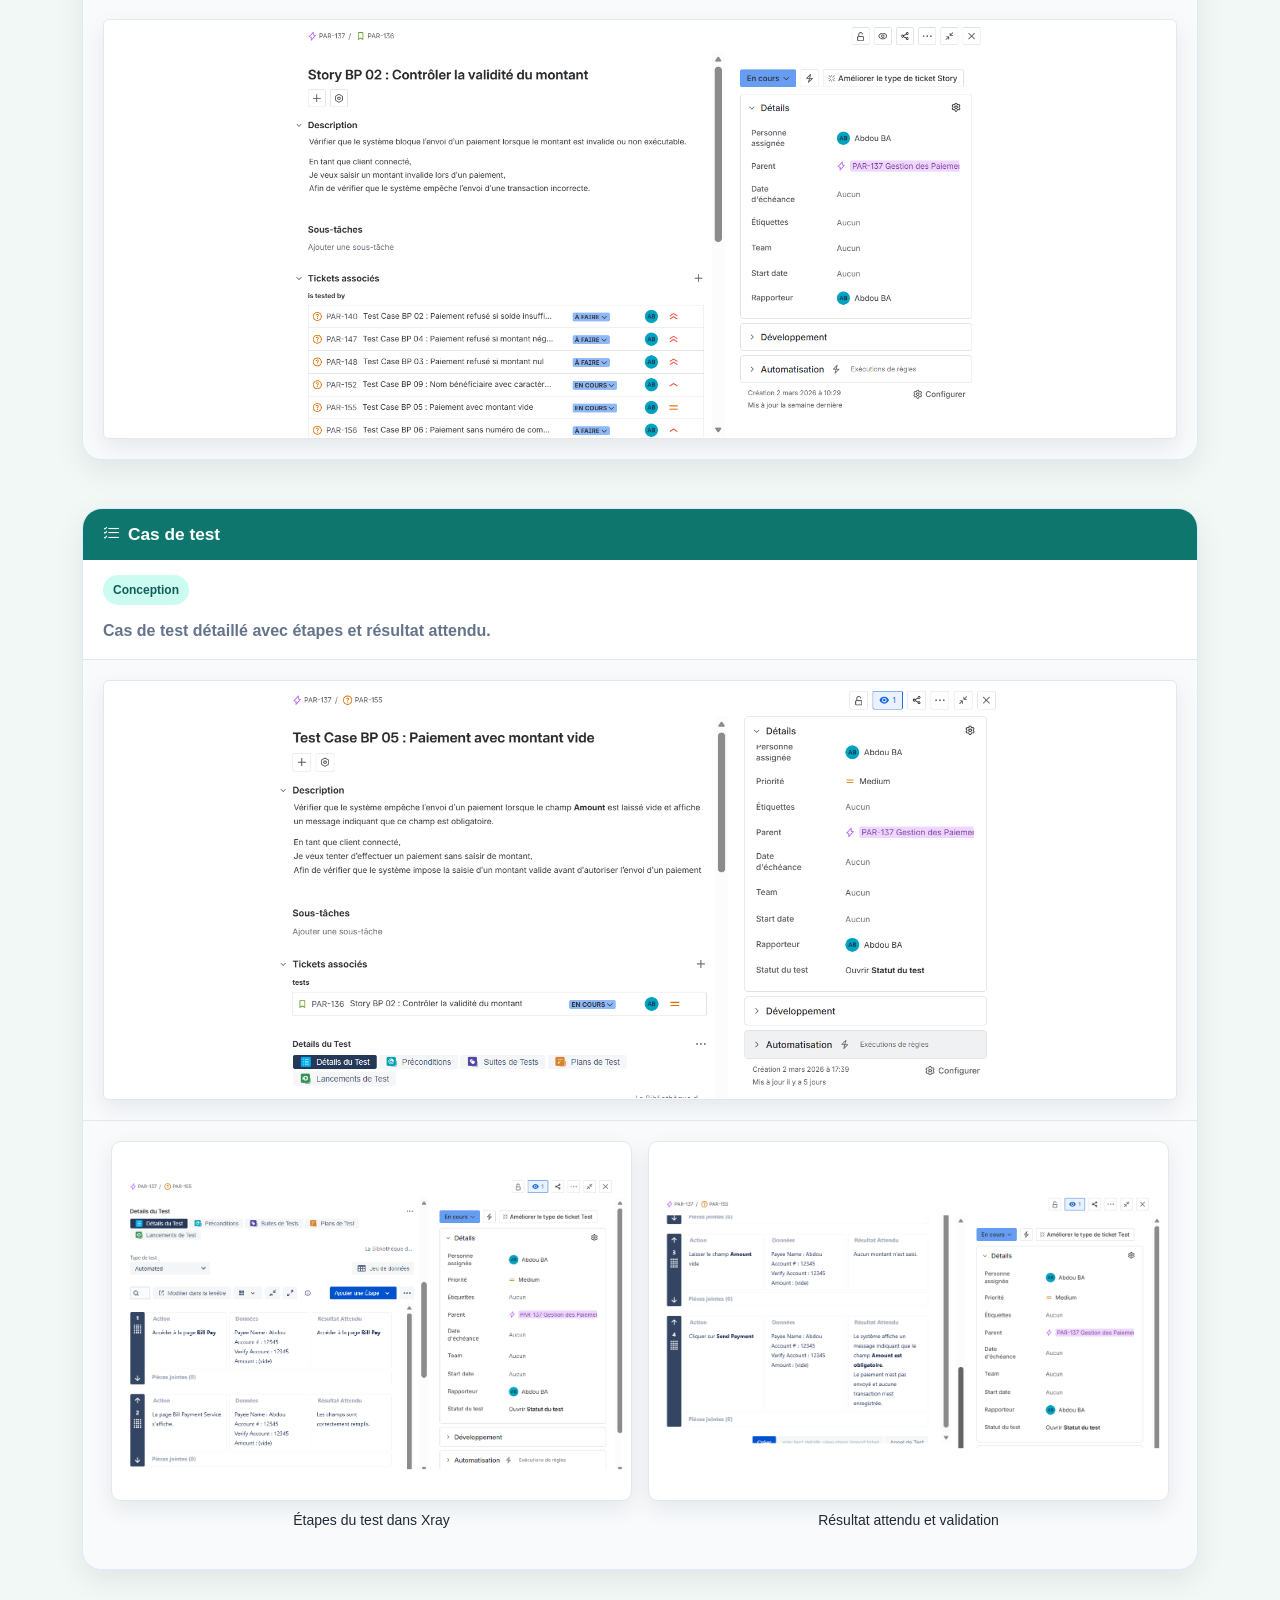
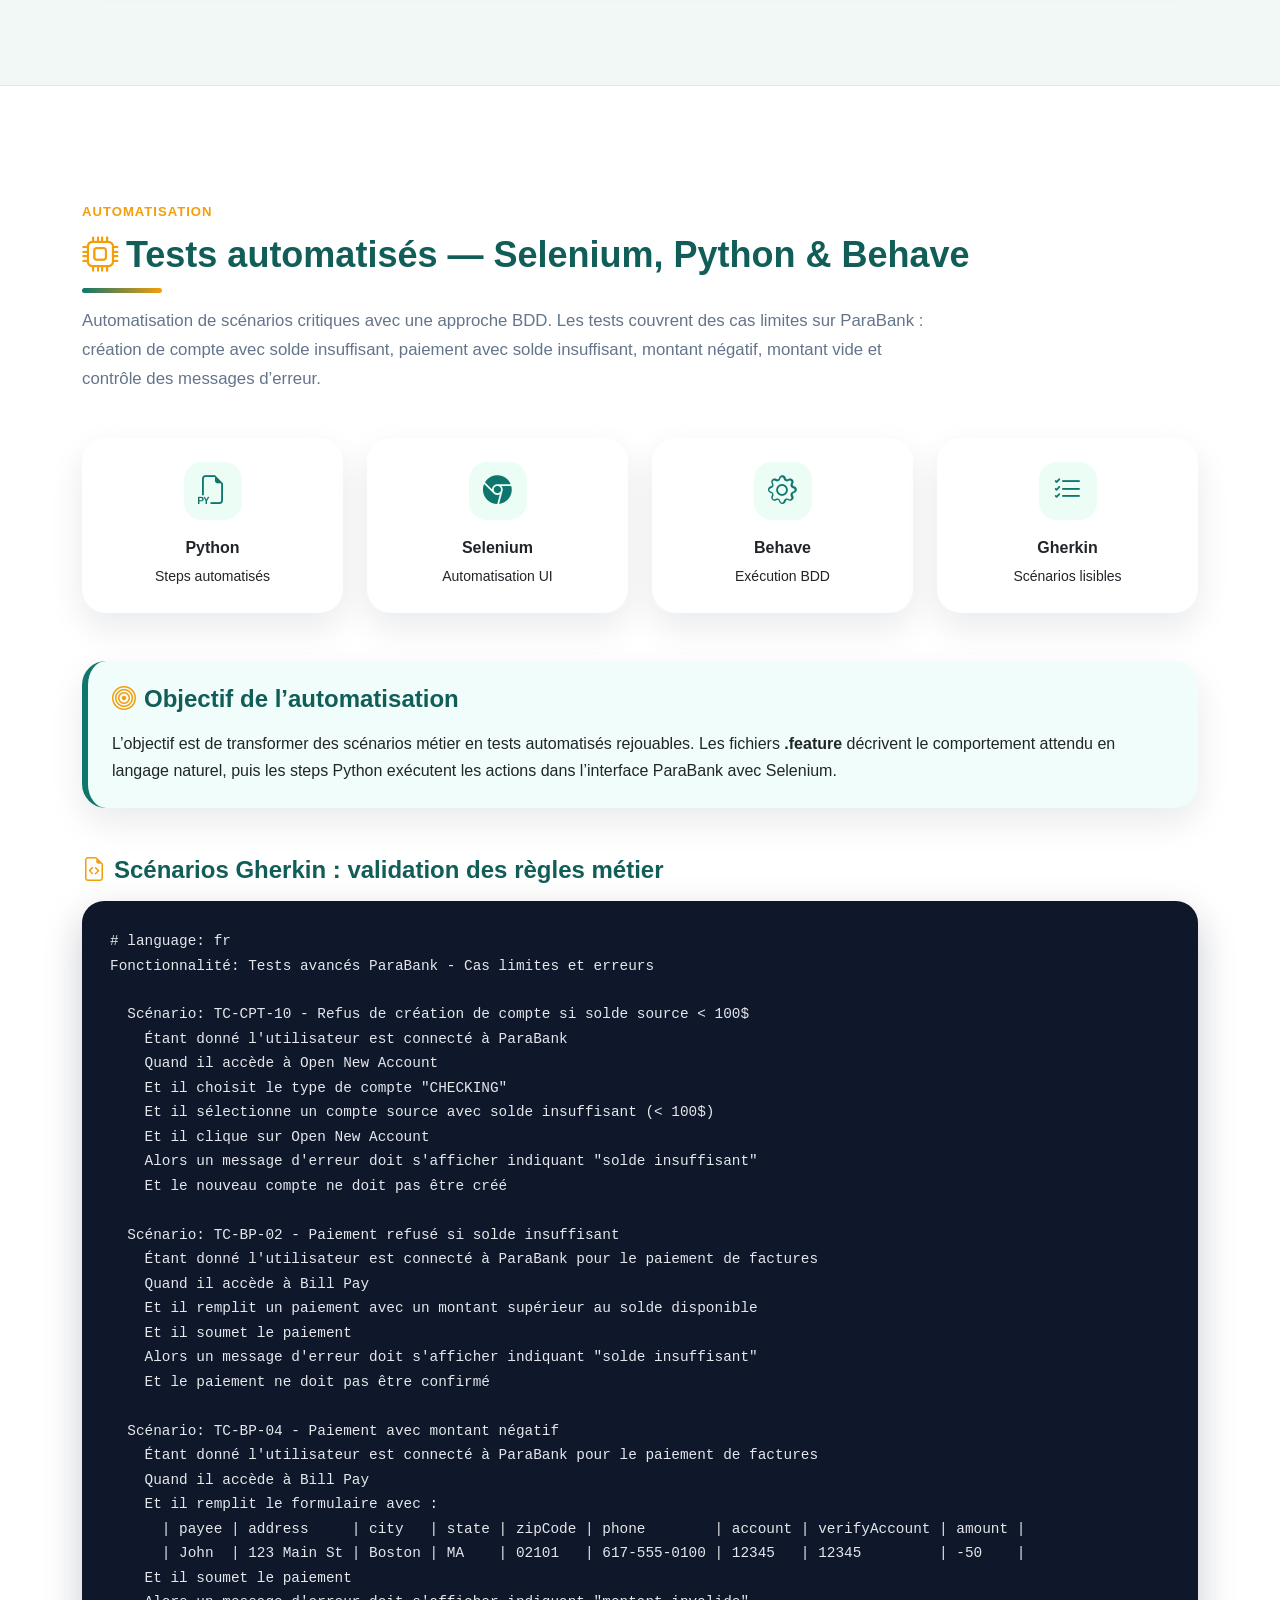
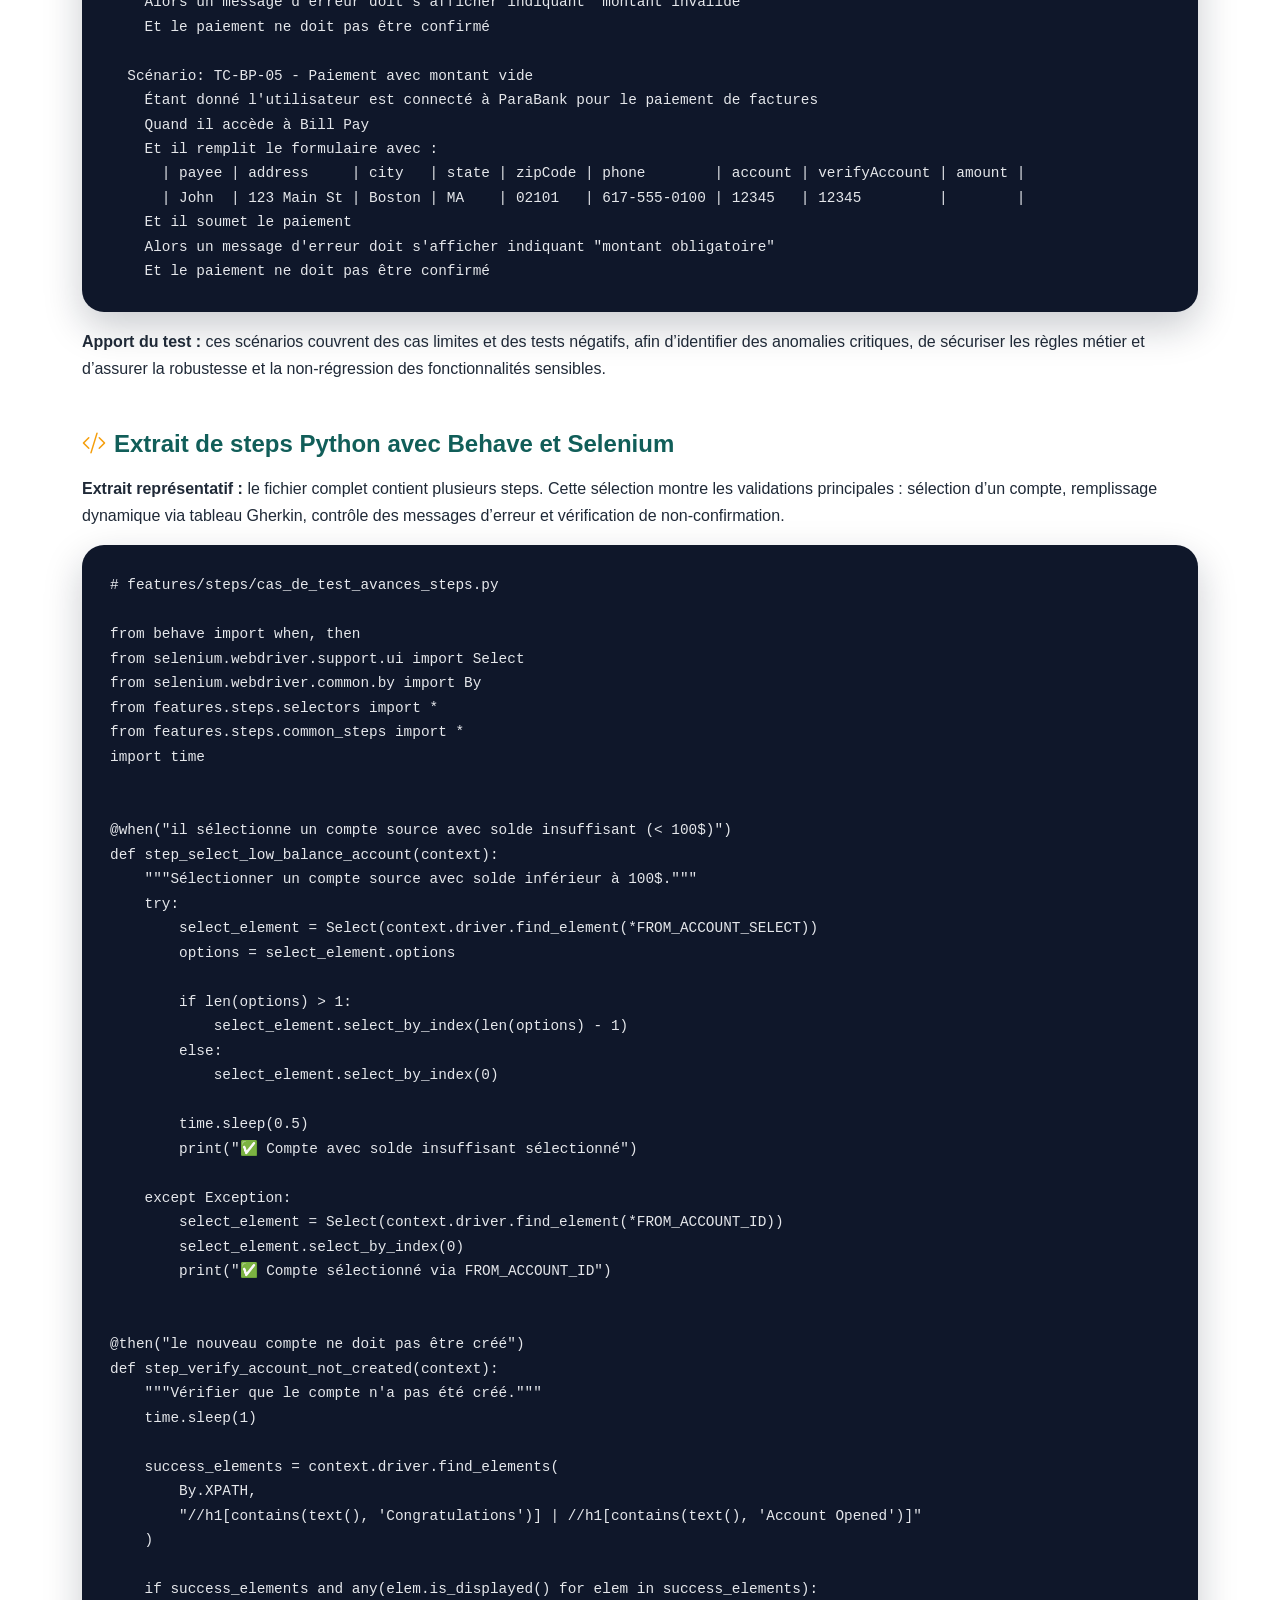
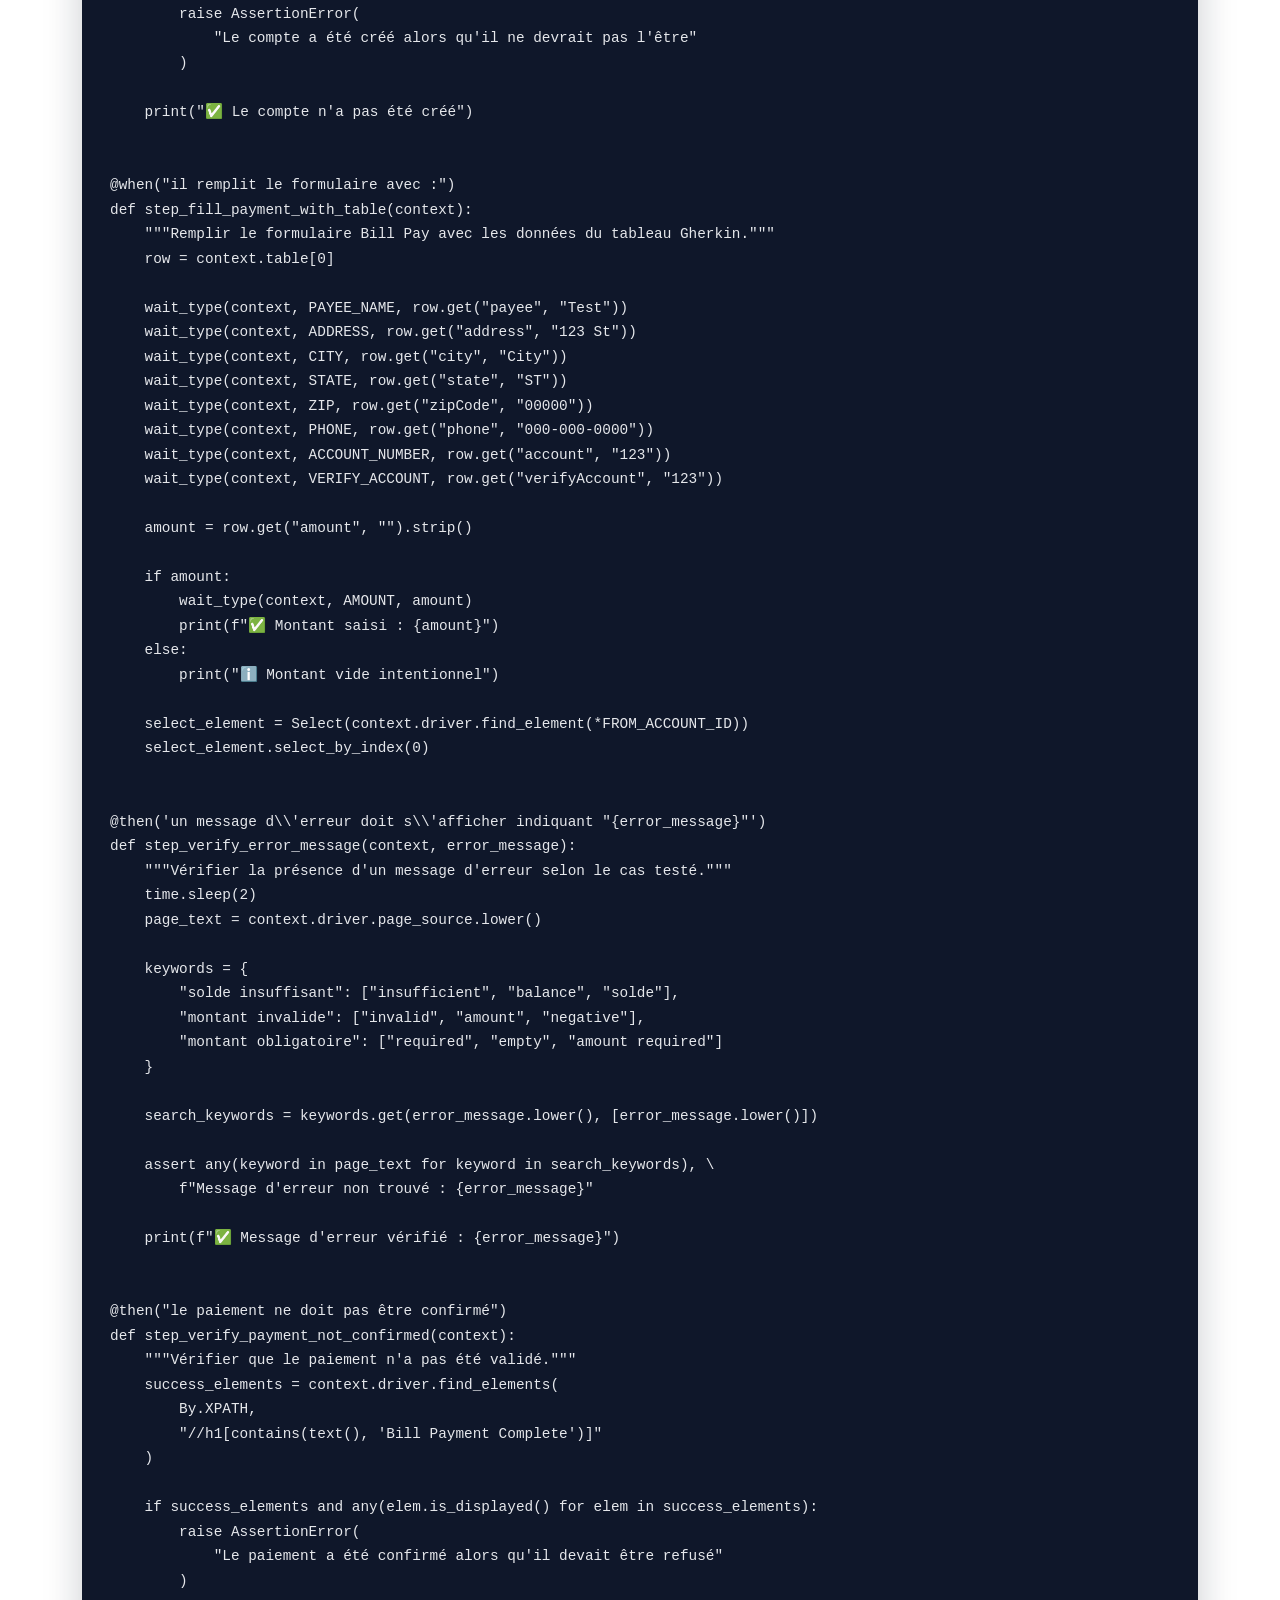
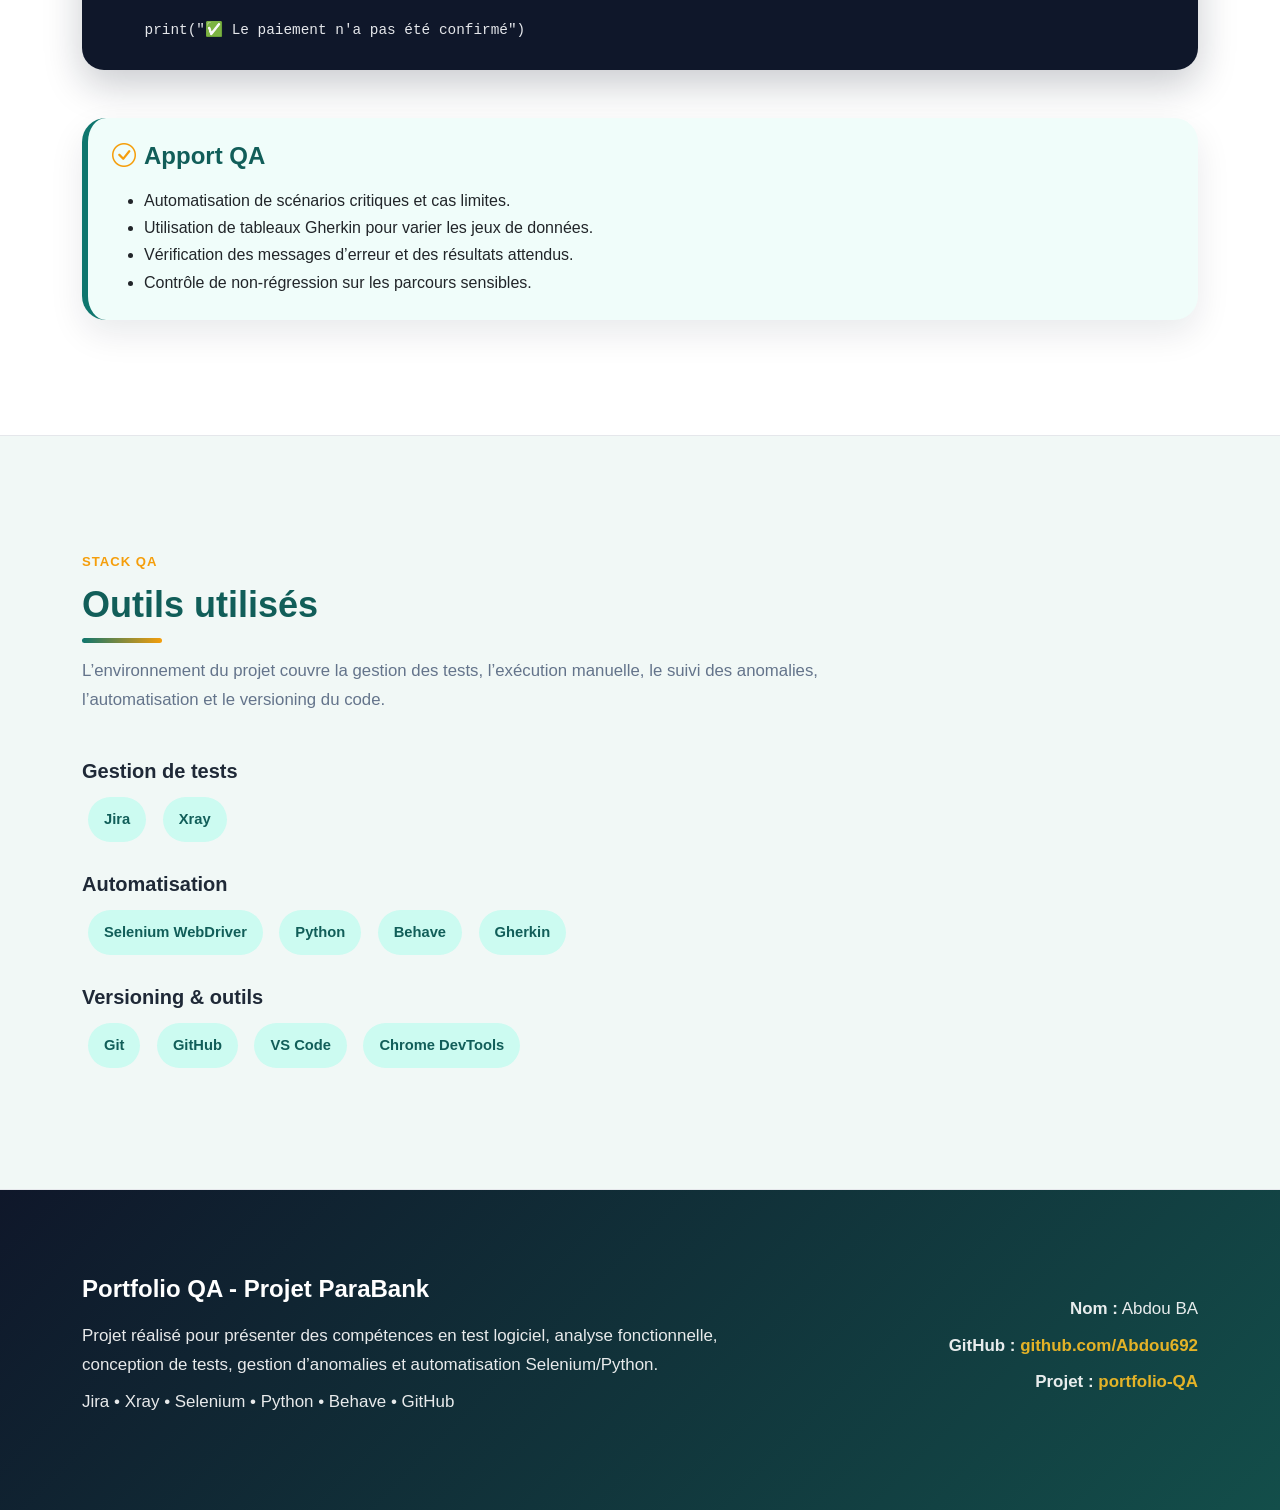
==== commit 711c58cd: "Suite presentation portfolio QA" ====
--- a/index.html
+++ b/index.html
@@ -454,6 +454,43 @@
     code {
       color: #67e8f9;
     }
+  
+    .automation-title {
+  color: var(--primary-dark);
+}
+
+.automation-title i {
+  color: var(--secondary);
+}
+
+.automation-subtitle-strong {
+  color: var(--primary-dark);
+}
+
+.automation-subtitle-strong i {
+  color: var(--secondary);
+}
+
+.code-title {
+  color: var(--primary-dark);
+}
+
+.code-title i {
+  color: var(--secondary);
+}
+
+.highlight-card {
+  border-left: 6px solid var(--primary);
+  background: #f0fdfa;
+}
+
+.highlight-card i {
+  color: var(--secondary);
+}
+
+.icon-box i {
+  color: var(--primary);
+}
 
     .footer {
       background: linear-gradient(135deg, #0f172a, #134e4a);
@@ -1106,58 +1143,253 @@
   </div>
 </section>
 
-  <!-- AUTOMATION -->
-  <section id="automation">
-    <div class="container">
-      <p class="section-kicker">Automatisation</p>
-      <h2 class="section-title">Selenium, Python et Behave</h2>
-      <p class="section-subtitle">
-        Les tests automatisés ciblent les parcours critiques pour faciliter les campagnes de non-régression :
-        connexion, consultation des comptes, paiement et vérification de messages d’erreur.
+ <!-- AUTOMATION -->
+<section id="automation">
+  <div class="container">
+
+    <p class="section-kicker">Automatisation</p>
+
+    <h2 class="section-title automation-title">
+      <i class="bi bi-cpu me-2"></i>Tests automatisés — Selenium, Python & Behave
+    </h2>
+
+    <p class="section-subtitle">
+      Automatisation de scénarios critiques avec une approche BDD.
+      Les tests couvrent des cas limites sur ParaBank : création de compte avec solde insuffisant,
+      paiement avec solde insuffisant, montant négatif, montant vide et contrôle des messages d’erreur.
+    </p>
+
+    <div class="row g-4 mb-5">
+      <div class="col-md-3">
+        <div class="card card-custom text-center p-4">
+          <div class="icon-box mx-auto"><i class="bi bi-filetype-py"></i></div>
+          <h6 class="fw-bold">Python</h6>
+          <p class="small mb-0">Steps automatisés</p>
+        </div>
+      </div>
+
+      <div class="col-md-3">
+        <div class="card card-custom text-center p-4">
+          <div class="icon-box mx-auto"><i class="bi bi-browser-chrome"></i></div>
+          <h6 class="fw-bold">Selenium</h6>
+          <p class="small mb-0">Automatisation UI</p>
+        </div>
+      </div>
+
+      <div class="col-md-3">
+        <div class="card card-custom text-center p-4">
+          <div class="icon-box mx-auto"><i class="bi bi-gear"></i></div>
+          <h6 class="fw-bold">Behave</h6>
+          <p class="small mb-0">Exécution BDD</p>
+        </div>
+      </div>
+
+      <div class="col-md-3">
+        <div class="card card-custom text-center p-4">
+          <div class="icon-box mx-auto"><i class="bi bi-list-check"></i></div>
+          <h6 class="fw-bold">Gherkin</h6>
+          <p class="small mb-0">Scénarios lisibles</p>
+        </div>
+      </div>
+    </div>
+
+    <div class="card card-custom highlight-card p-4 mb-5">
+      <h4 class="fw-bold mb-3 automation-subtitle-strong">
+        <i class="bi bi-bullseye me-2"></i>Objectif de l’automatisation
+      </h4>
+      <p class="mb-0">
+        L’objectif est de transformer des scénarios métier en tests automatisés rejouables.
+        Les fichiers <strong>.feature</strong> décrivent le comportement attendu en langage naturel,
+        puis les steps Python exécutent les actions dans l’interface ParaBank avec Selenium.
       </p>
-
-      <div class="row g-4 mb-5">
-        <div class="col-md-3"><div class="card card-custom text-center p-4"><div class="icon-box mx-auto"><i class="bi bi-filetype-py"></i></div><h6 class="fw-bold">Python</h6></div></div>
-        <div class="col-md-3"><div class="card card-custom text-center p-4"><div class="icon-box mx-auto"><i class="bi bi-browser-chrome"></i></div><h6 class="fw-bold">Selenium</h6></div></div>
-        <div class="col-md-3"><div class="card card-custom text-center p-4"><div class="icon-box mx-auto"><i class="bi bi-check2-square"></i></div><h6 class="fw-bold">Behave</h6></div></div>
-        <div class="col-md-3"><div class="card card-custom text-center p-4"><div class="icon-box mx-auto"><i class="bi bi-github"></i></div><h6 class="fw-bold">GitHub</h6></div></div>
-      </div>
-
-      <h4 class="fw-bold mb-3">Exemple de scénario Gherkin</h4>
-      <pre><code>Feature: Paiement de facture sur ParaBank
-
-  Scenario: Refuser un paiement avec un montant négatif
-    Given l'utilisateur est connecté à ParaBank
-    When il accède au module Bill Pay
-    And il saisit un montant négatif
-    And il valide le paiement
-    Then le paiement doit être refusé
-    And un message d'erreur doit être affiché</code></pre>
-
-      <h4 class="fw-bold mt-5 mb-3">Extrait de test Selenium Python</h4>
-      <pre><code>from selenium import webdriver
+    </div>
+
+    <h4 class="fw-bold mb-3 code-title">
+      <i class="bi bi-file-earmark-code me-2"></i>Scénarios Gherkin : validation des règles métier
+    </h4>
+
+    <pre><code># language: fr
+Fonctionnalité: Tests avancés ParaBank - Cas limites et erreurs
+
+  Scénario: TC-CPT-10 - Refus de création de compte si solde source &lt; 100$
+    Étant donné l'utilisateur est connecté à ParaBank
+    Quand il accède à Open New Account
+    Et il choisit le type de compte "CHECKING"
+    Et il sélectionne un compte source avec solde insuffisant (&lt; 100$)
+    Et il clique sur Open New Account
+    Alors un message d'erreur doit s'afficher indiquant "solde insuffisant"
+    Et le nouveau compte ne doit pas être créé
+
+  Scénario: TC-BP-02 - Paiement refusé si solde insuffisant
+    Étant donné l'utilisateur est connecté à ParaBank pour le paiement de factures
+    Quand il accède à Bill Pay
+    Et il remplit un paiement avec un montant supérieur au solde disponible
+    Et il soumet le paiement
+    Alors un message d'erreur doit s'afficher indiquant "solde insuffisant"
+    Et le paiement ne doit pas être confirmé
+
+  Scénario: TC-BP-04 - Paiement avec montant négatif
+    Étant donné l'utilisateur est connecté à ParaBank pour le paiement de factures
+    Quand il accède à Bill Pay
+    Et il remplit le formulaire avec :
+      | payee | address     | city   | state | zipCode | phone        | account | verifyAccount | amount |
+      | John  | 123 Main St | Boston | MA    | 02101   | 617-555-0100 | 12345   | 12345         | -50    |
+    Et il soumet le paiement
+    Alors un message d'erreur doit s'afficher indiquant "montant invalide"
+    Et le paiement ne doit pas être confirmé
+
+  Scénario: TC-BP-05 - Paiement avec montant vide
+    Étant donné l'utilisateur est connecté à ParaBank pour le paiement de factures
+    Quand il accède à Bill Pay
+    Et il remplit le formulaire avec :
+      | payee | address     | city   | state | zipCode | phone        | account | verifyAccount | amount |
+      | John  | 123 Main St | Boston | MA    | 02101   | 617-555-0100 | 12345   | 12345         |        |
+    Et il soumet le paiement
+    Alors un message d'erreur doit s'afficher indiquant "montant obligatoire"
+    Et le paiement ne doit pas être confirmé</code></pre>
+
+    <p class="mt-3">
+      <strong>Apport du test :</strong> ces scénarios couvrent des cas limites et des tests négatifs,
+      afin d’identifier des anomalies critiques, de sécuriser les règles métier
+      et d’assurer la robustesse et la non-régression des fonctionnalités sensibles.
+    </p>
+
+    <h4 class="fw-bold mt-5 mb-3 code-title">
+      <i class="bi bi-code-slash me-2"></i>Extrait de steps Python avec Behave et Selenium
+    </h4>
+
+    <p>
+      <strong>Extrait représentatif :</strong> le fichier complet contient plusieurs steps.
+      Cette sélection montre les validations principales : sélection d’un compte,
+      remplissage dynamique via tableau Gherkin, contrôle des messages d’erreur
+      et vérification de non-confirmation.
+    </p>
+
+    <pre><code># features/steps/cas_de_test_avances_steps.py
+
+from behave import when, then
+from selenium.webdriver.support.ui import Select
 from selenium.webdriver.common.by import By
-from selenium.webdriver.support.ui import WebDriverWait
-from selenium.webdriver.support import expected_conditions as EC
-
-
-def test_login_parabank():
-    driver = webdriver.Chrome()
-    wait = WebDriverWait(driver, 10)
-
-    driver.get("https://parabank.parasoft.com/parabank/index.htm")
-    driver.maximize_window()
-
-    wait.until(EC.visibility_of_element_located((By.NAME, "username"))).send_keys("john")
-    driver.find_element(By.NAME, "password").send_keys("demo")
-    driver.find_element(By.XPATH, "//input[@value='Log In']").click()
-
-    title = wait.until(EC.visibility_of_element_located((By.TAG_NAME, "h1"))).text
-    assert "Accounts Overview" in title
-
-    driver.quit()</code></pre>
-    </div>
-  </section>
+from features.steps.selectors import *
+from features.steps.common_steps import *
+import time
+
+
+@when("il sélectionne un compte source avec solde insuffisant (&lt; 100$)")
+def step_select_low_balance_account(context):
+    """Sélectionner un compte source avec solde inférieur à 100$."""
+    try:
+        select_element = Select(context.driver.find_element(*FROM_ACCOUNT_SELECT))
+        options = select_element.options
+
+        if len(options) &gt; 1:
+            select_element.select_by_index(len(options) - 1)
+        else:
+            select_element.select_by_index(0)
+
+        time.sleep(0.5)
+        print("✅ Compte avec solde insuffisant sélectionné")
+
+    except Exception:
+        select_element = Select(context.driver.find_element(*FROM_ACCOUNT_ID))
+        select_element.select_by_index(0)
+        print("✅ Compte sélectionné via FROM_ACCOUNT_ID")
+
+
+@then("le nouveau compte ne doit pas être créé")
+def step_verify_account_not_created(context):
+    """Vérifier que le compte n'a pas été créé."""
+    time.sleep(1)
+
+    success_elements = context.driver.find_elements(
+        By.XPATH,
+        "//h1[contains(text(), 'Congratulations')] | //h1[contains(text(), 'Account Opened')]"
+    )
+
+    if success_elements and any(elem.is_displayed() for elem in success_elements):
+        raise AssertionError(
+            "Le compte a été créé alors qu'il ne devrait pas l'être"
+        )
+
+    print("✅ Le compte n'a pas été créé")
+
+
+@when("il remplit le formulaire avec :")
+def step_fill_payment_with_table(context):
+    """Remplir le formulaire Bill Pay avec les données du tableau Gherkin."""
+    row = context.table[0]
+
+    wait_type(context, PAYEE_NAME, row.get("payee", "Test"))
+    wait_type(context, ADDRESS, row.get("address", "123 St"))
+    wait_type(context, CITY, row.get("city", "City"))
+    wait_type(context, STATE, row.get("state", "ST"))
+    wait_type(context, ZIP, row.get("zipCode", "00000"))
+    wait_type(context, PHONE, row.get("phone", "000-000-0000"))
+    wait_type(context, ACCOUNT_NUMBER, row.get("account", "123"))
+    wait_type(context, VERIFY_ACCOUNT, row.get("verifyAccount", "123"))
+
+    amount = row.get("amount", "").strip()
+
+    if amount:
+        wait_type(context, AMOUNT, amount)
+        print(f"✅ Montant saisi : {amount}")
+    else:
+        print("ℹ️ Montant vide intentionnel")
+
+    select_element = Select(context.driver.find_element(*FROM_ACCOUNT_ID))
+    select_element.select_by_index(0)
+
+
+@then('un message d\\'erreur doit s\\'afficher indiquant "{error_message}"')
+def step_verify_error_message(context, error_message):
+    """Vérifier la présence d'un message d'erreur selon le cas testé."""
+    time.sleep(2)
+    page_text = context.driver.page_source.lower()
+
+    keywords = {
+        "solde insuffisant": ["insufficient", "balance", "solde"],
+        "montant invalide": ["invalid", "amount", "negative"],
+        "montant obligatoire": ["required", "empty", "amount required"]
+    }
+
+    search_keywords = keywords.get(error_message.lower(), [error_message.lower()])
+
+    assert any(keyword in page_text for keyword in search_keywords), \
+        f"Message d'erreur non trouvé : {error_message}"
+
+    print(f"✅ Message d'erreur vérifié : {error_message}")
+
+
+@then("le paiement ne doit pas être confirmé")
+def step_verify_payment_not_confirmed(context):
+    """Vérifier que le paiement n'a pas été validé."""
+    success_elements = context.driver.find_elements(
+        By.XPATH,
+        "//h1[contains(text(), 'Bill Payment Complete')]"
+    )
+
+    if success_elements and any(elem.is_displayed() for elem in success_elements):
+        raise AssertionError(
+            "Le paiement a été confirmé alors qu'il devait être refusé"
+        )
+
+    print("✅ Le paiement n'a pas été confirmé")</code></pre>
+
+    <div class="card card-custom highlight-card p-4 mt-5">
+      <h4 class="fw-bold mb-3 automation-subtitle-strong">
+        <i class="bi bi-check-circle me-2"></i>Apport QA
+      </h4>
+      <ul class="mb-0">
+        <li>Automatisation de scénarios critiques et cas limites.</li>
+        <li>Utilisation de tableaux Gherkin pour varier les jeux de données.</li>
+        <li>Vérification des messages d’erreur et des résultats attendus.</li>
+        <li>Contrôle de non-régression sur les parcours sensibles.</li>
+      </ul>
+    </div>
+
+  </div>
+</section>
+
 
   <!-- OUTILS -->
   <section id="outils">
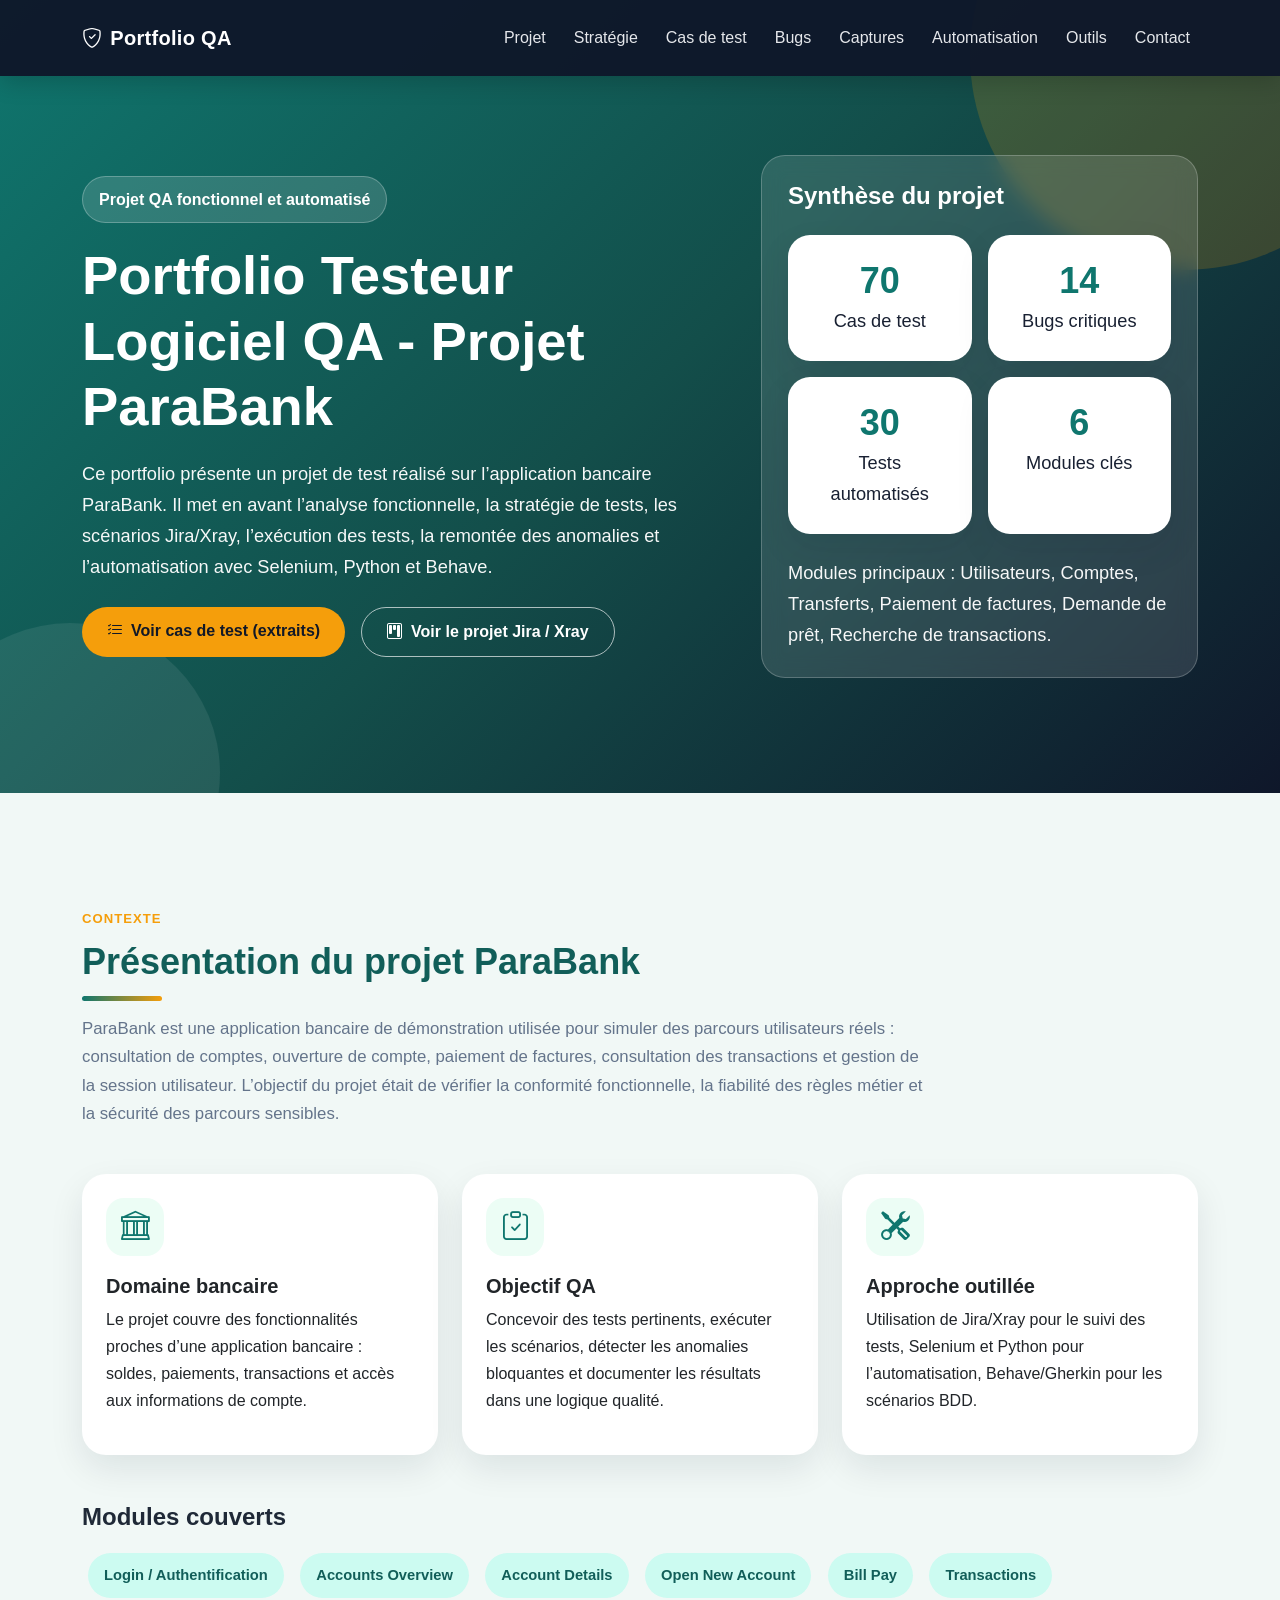
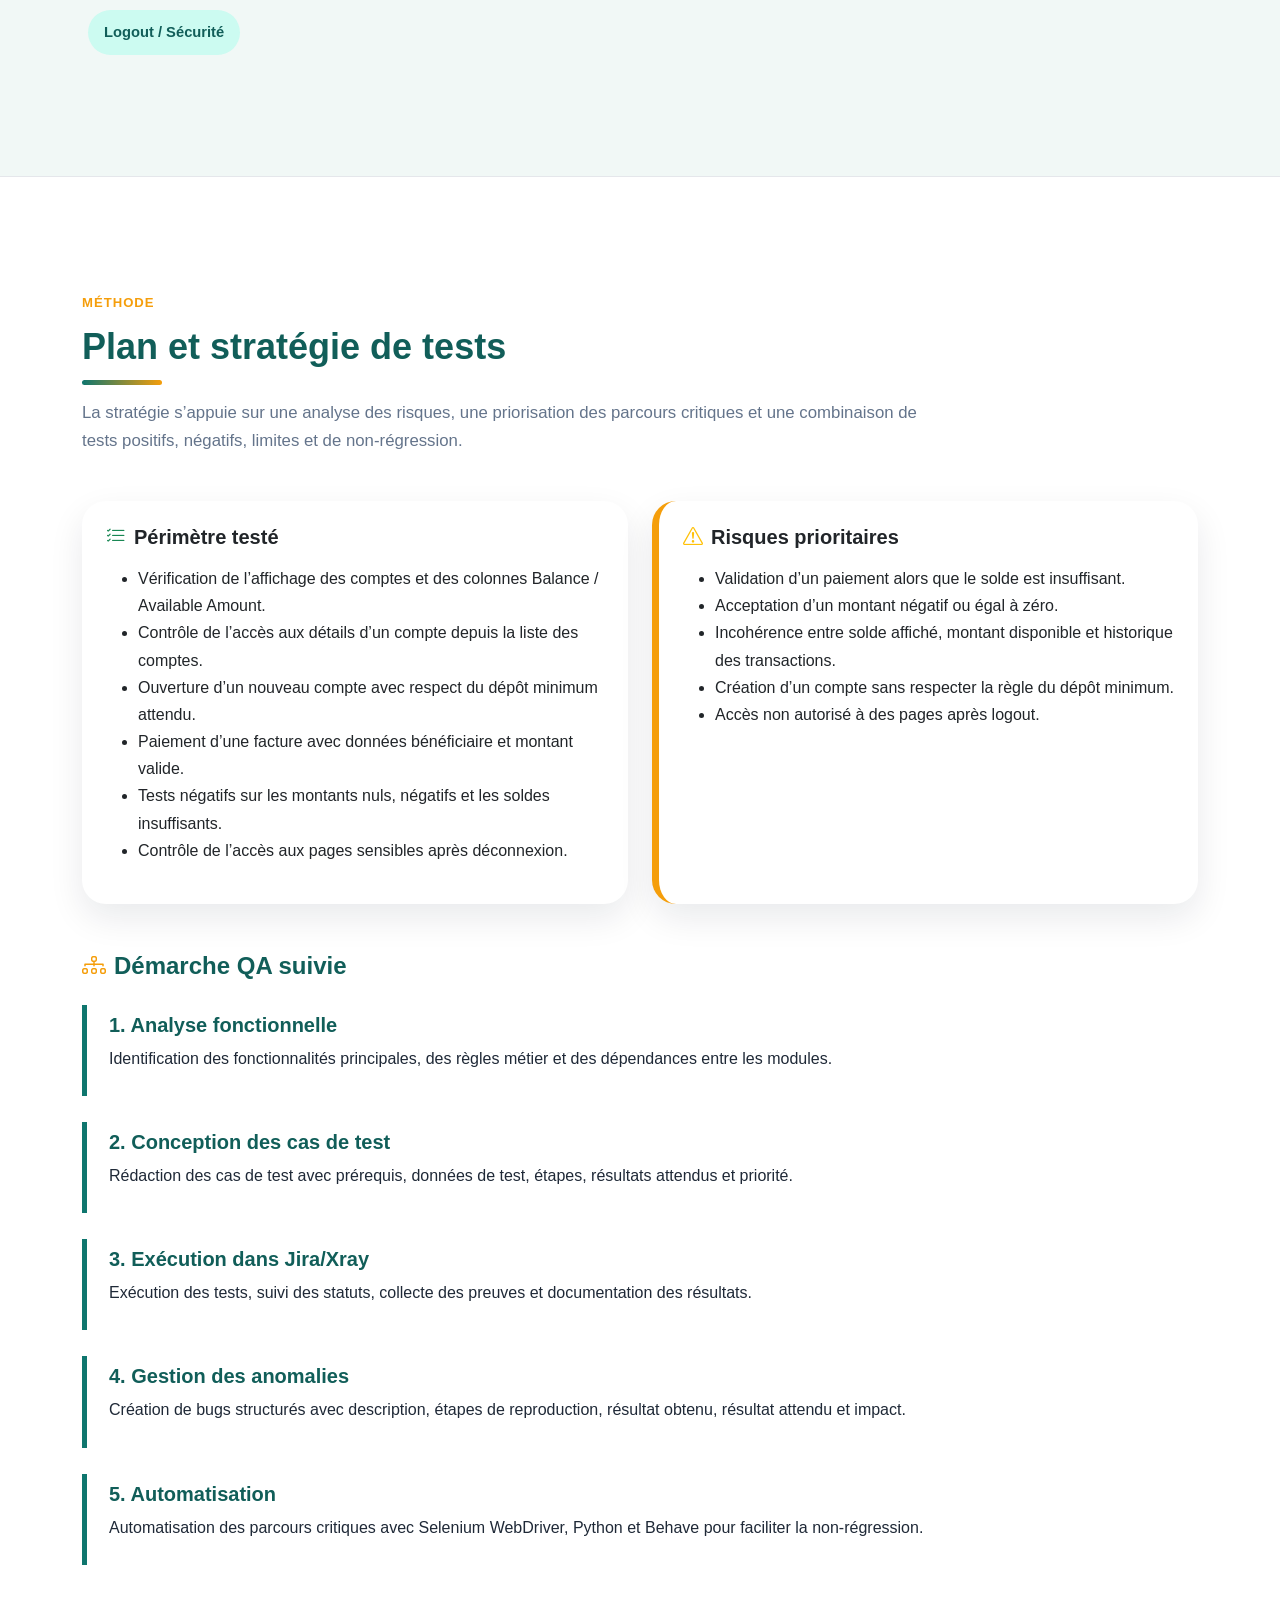
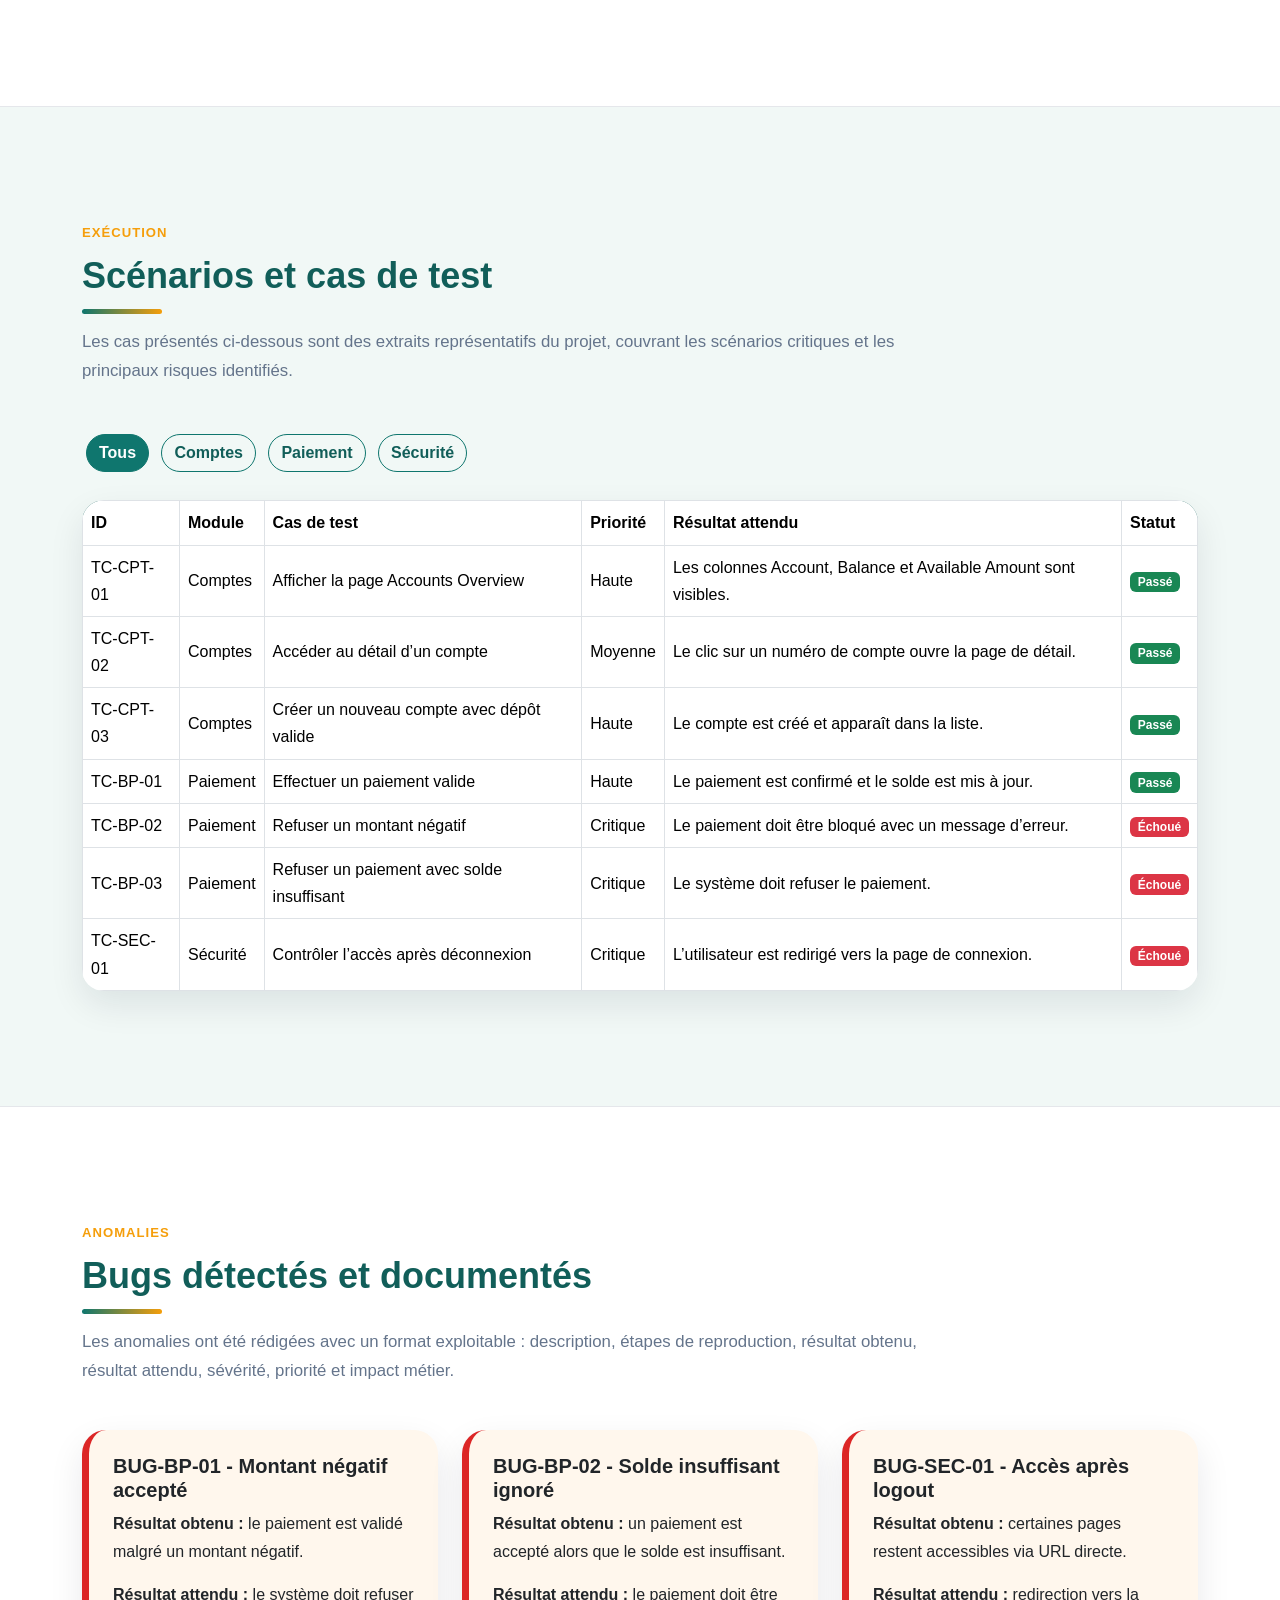
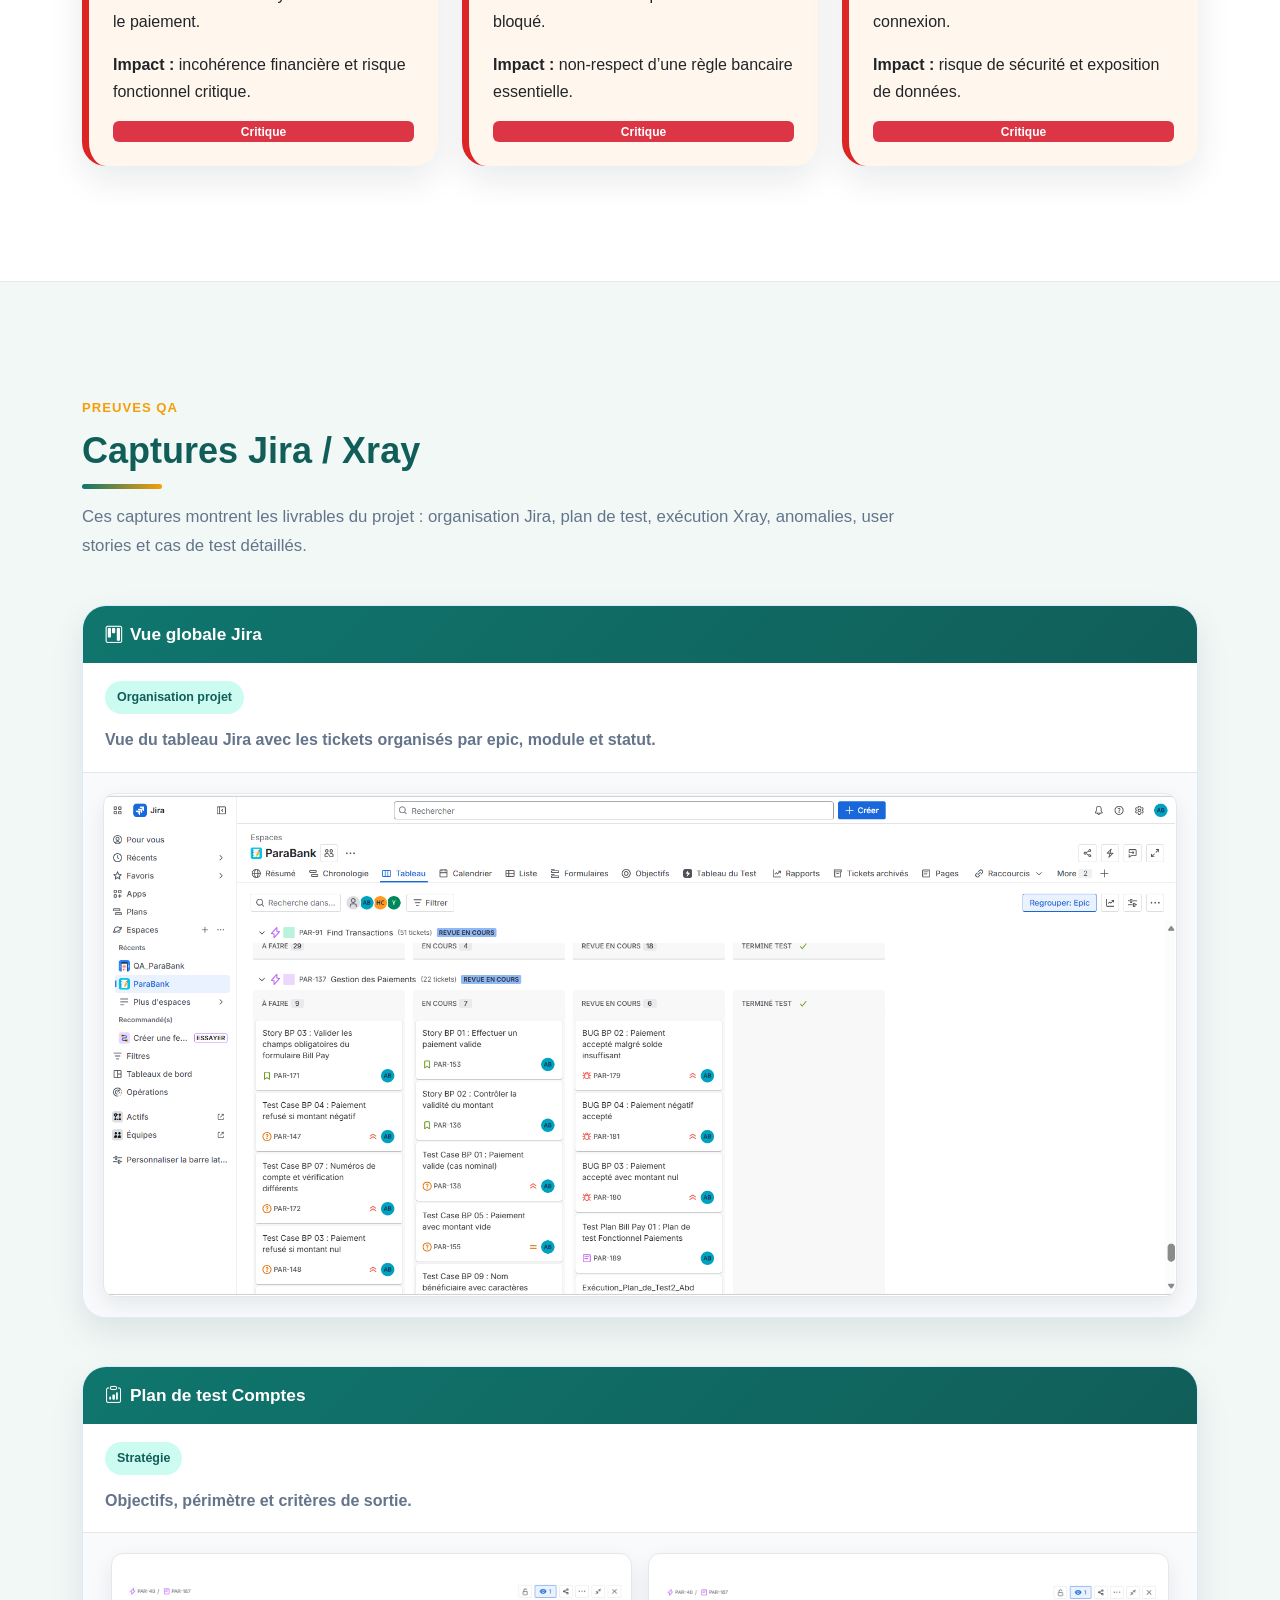
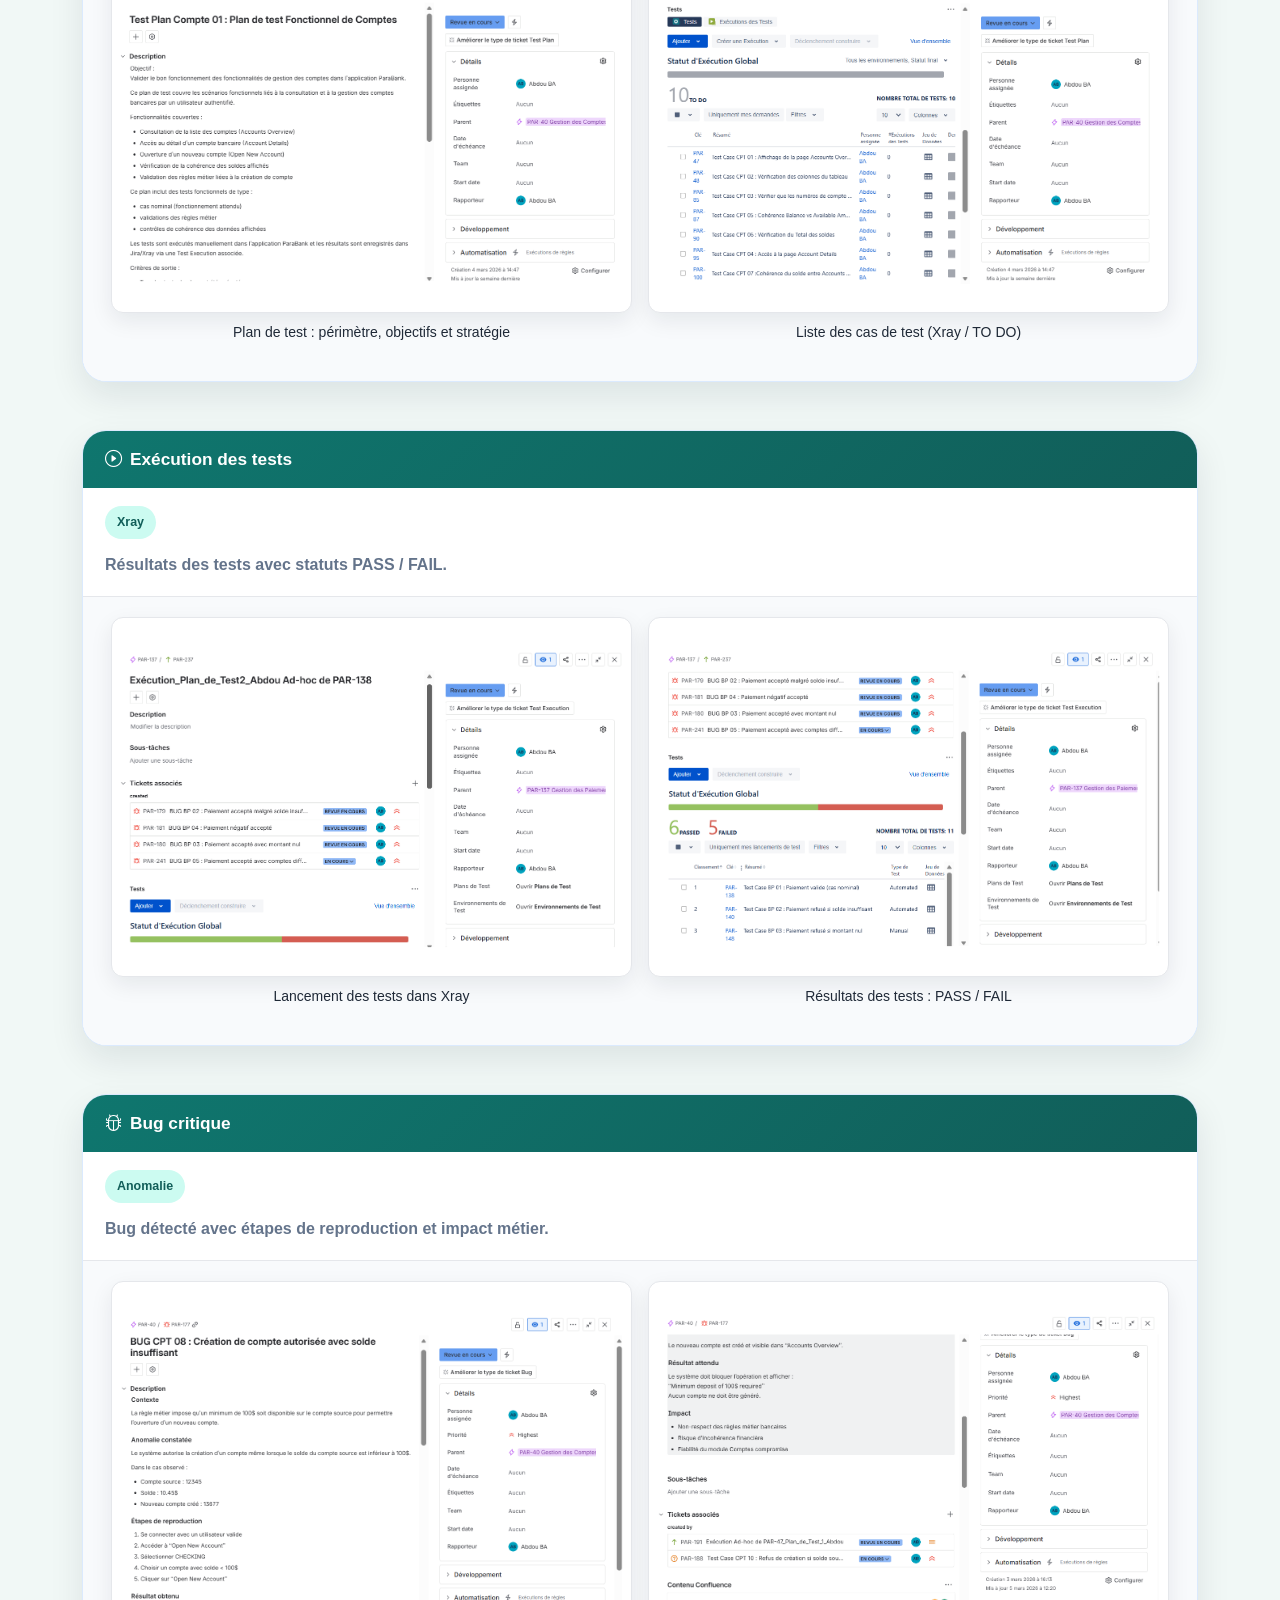
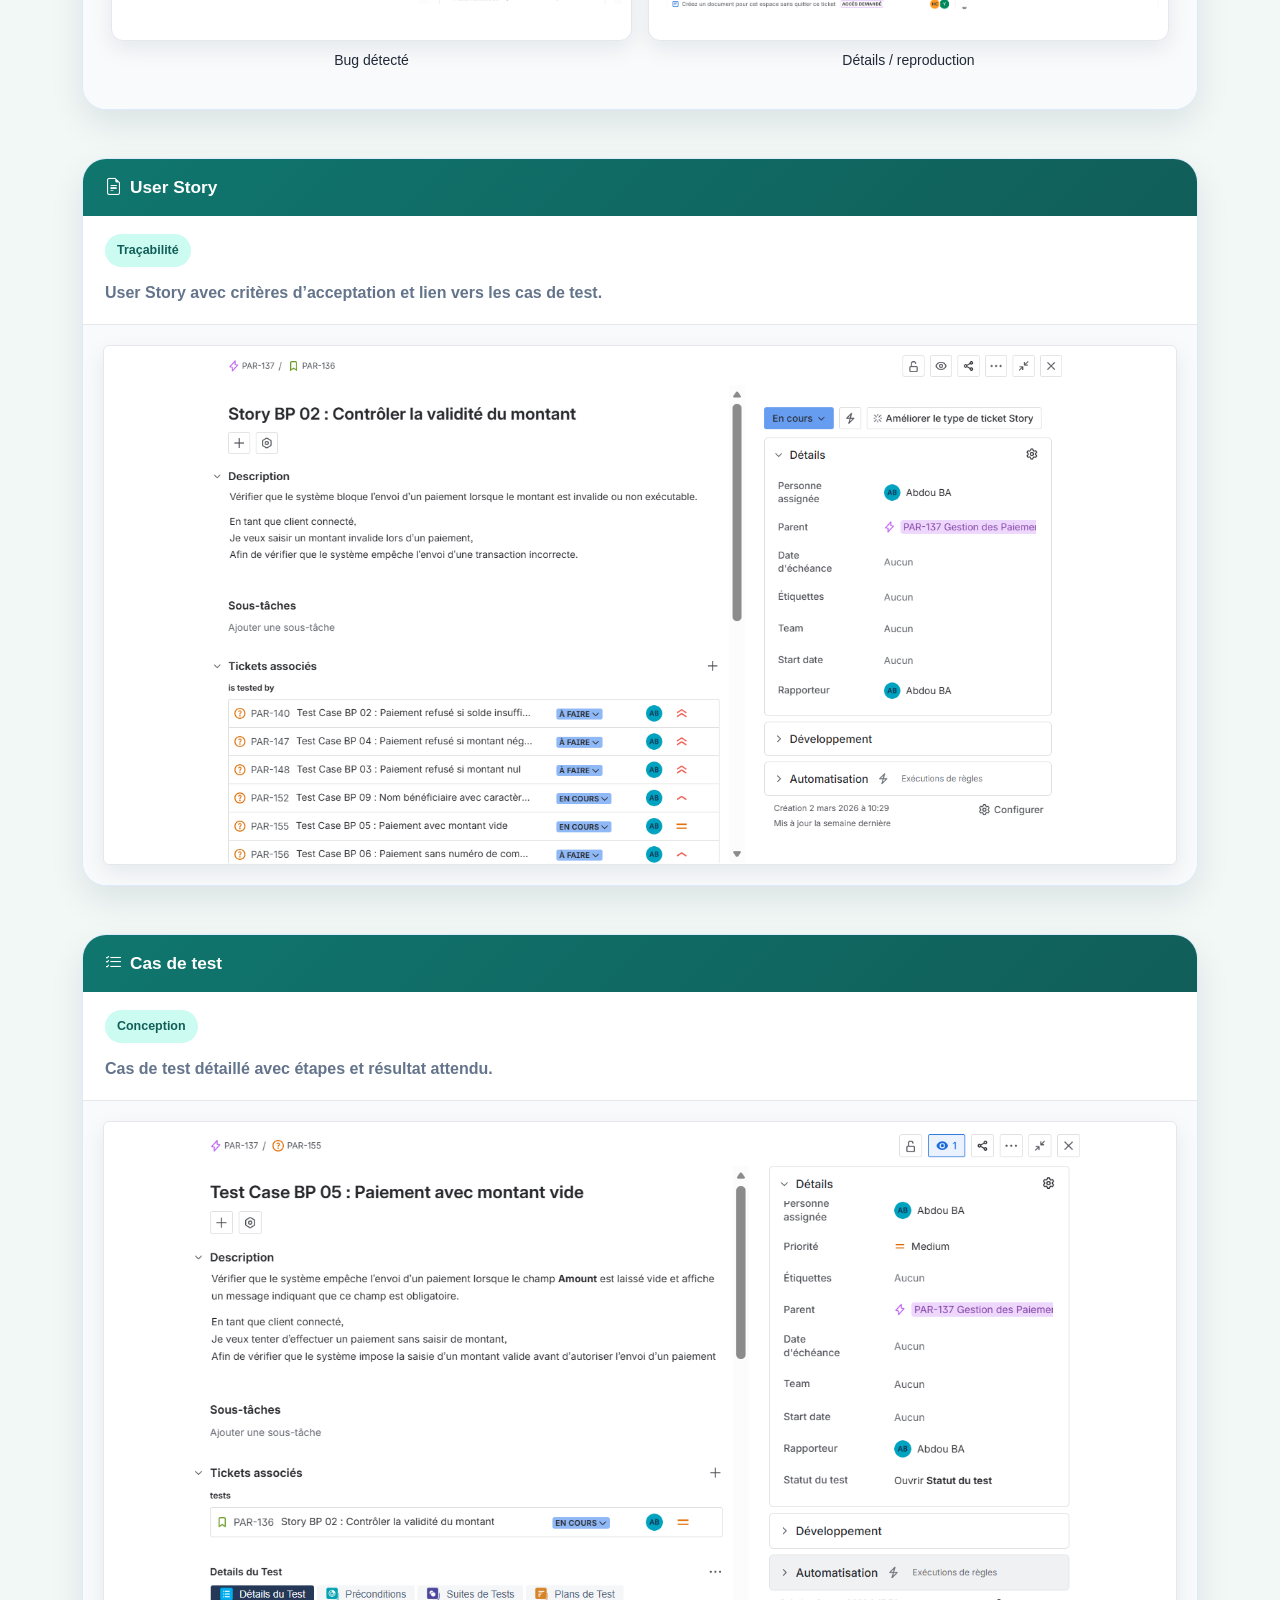
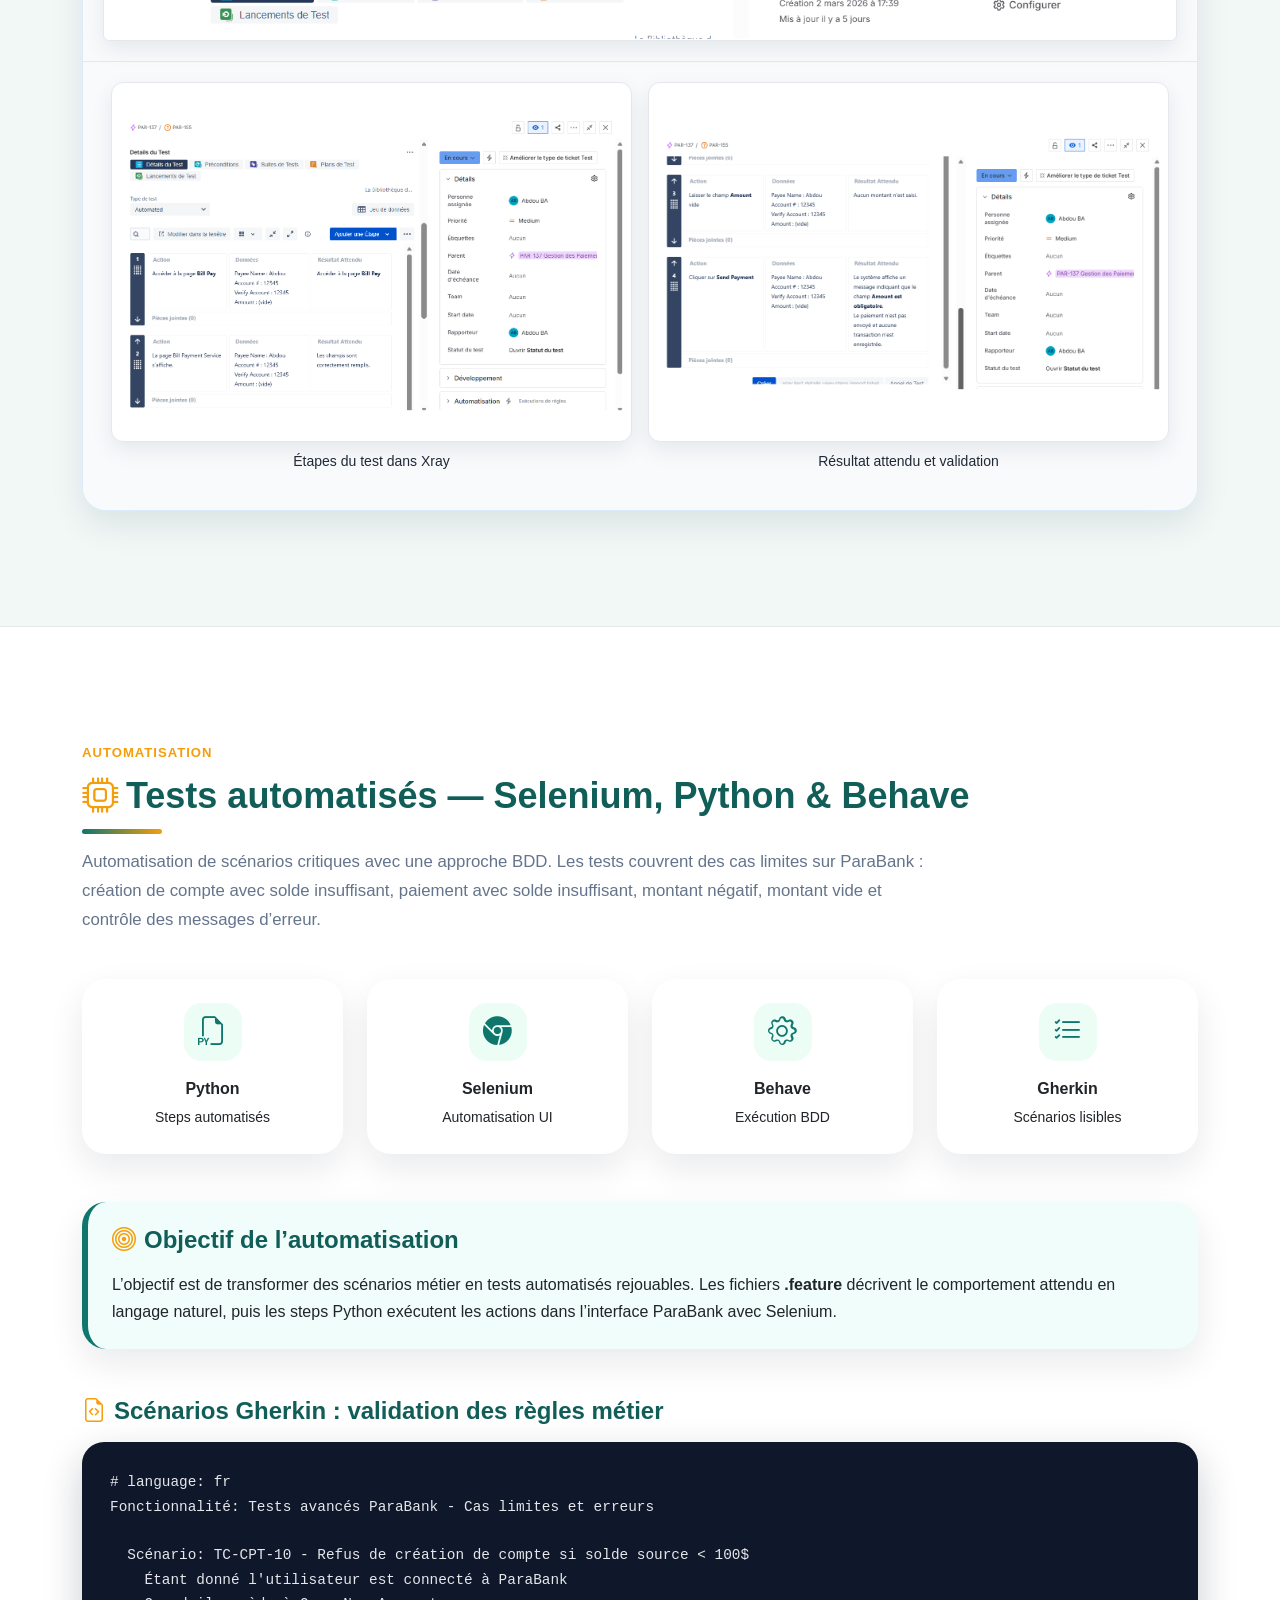
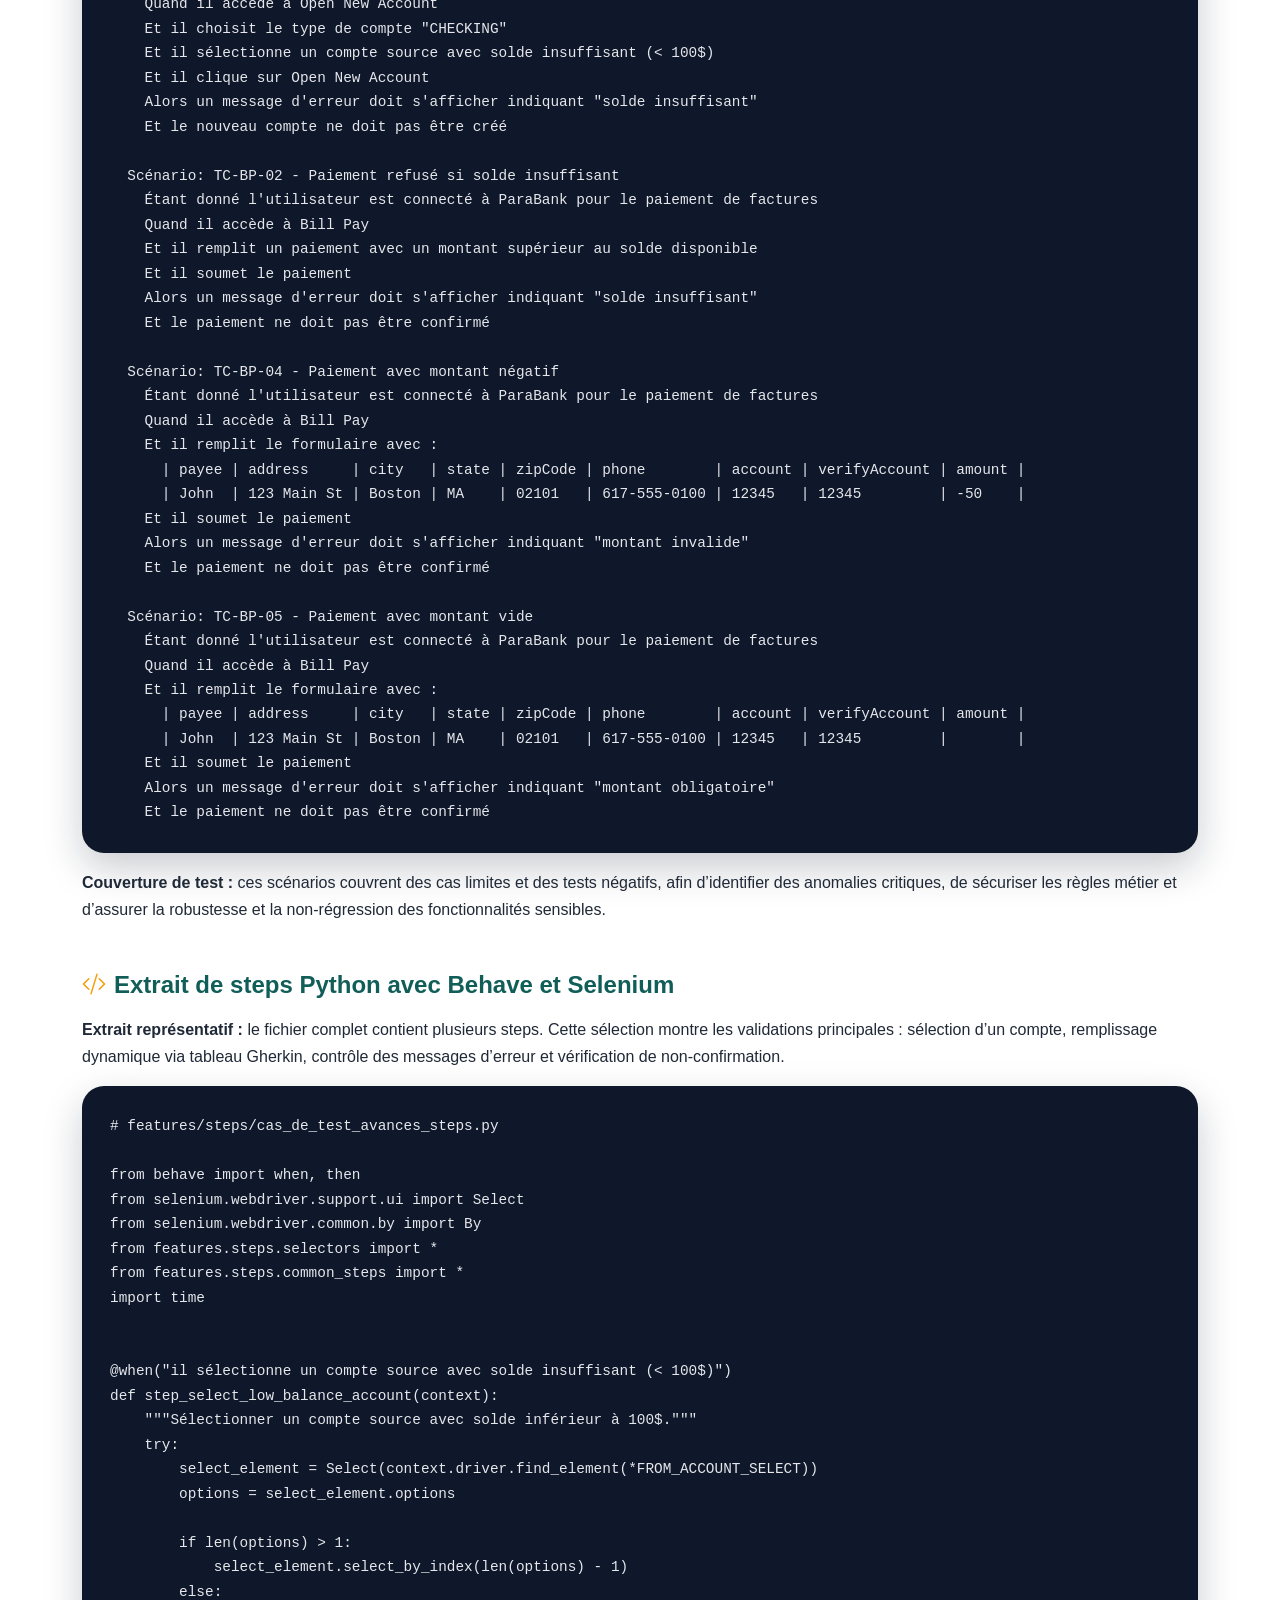
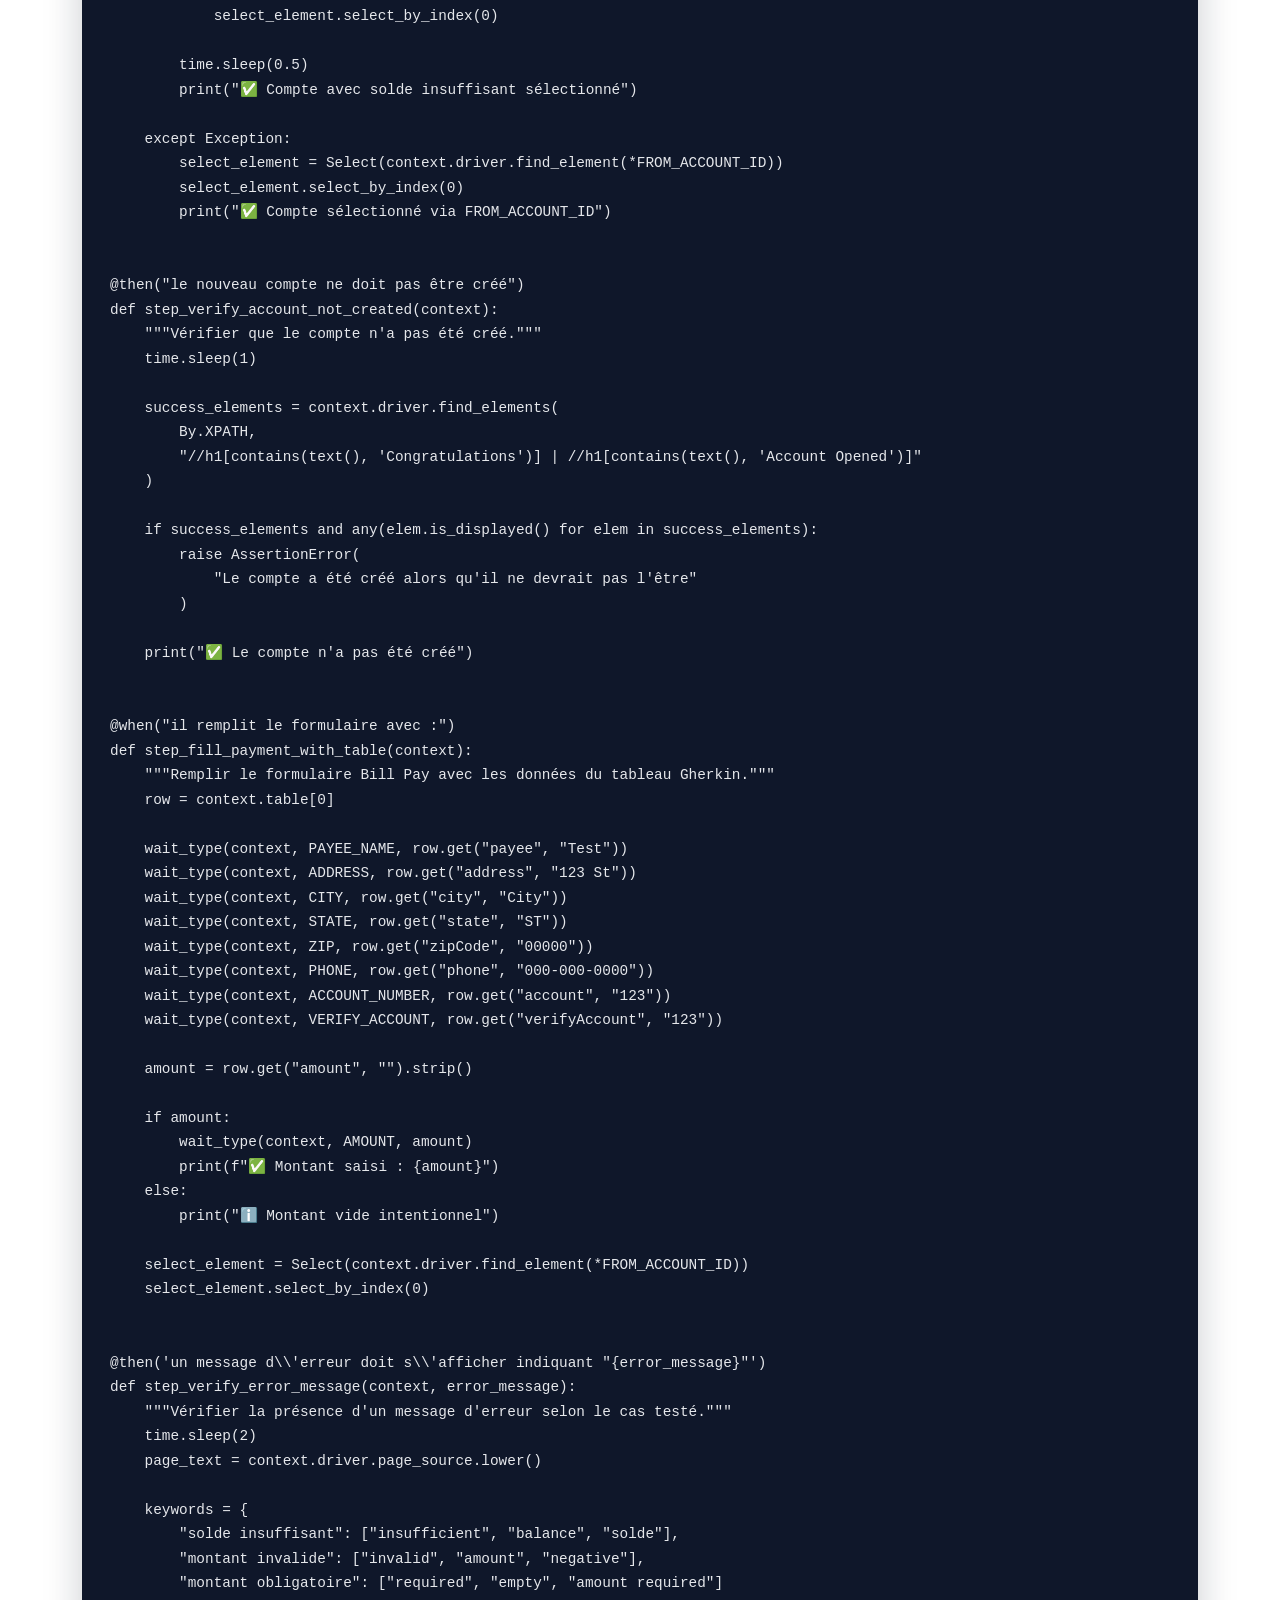
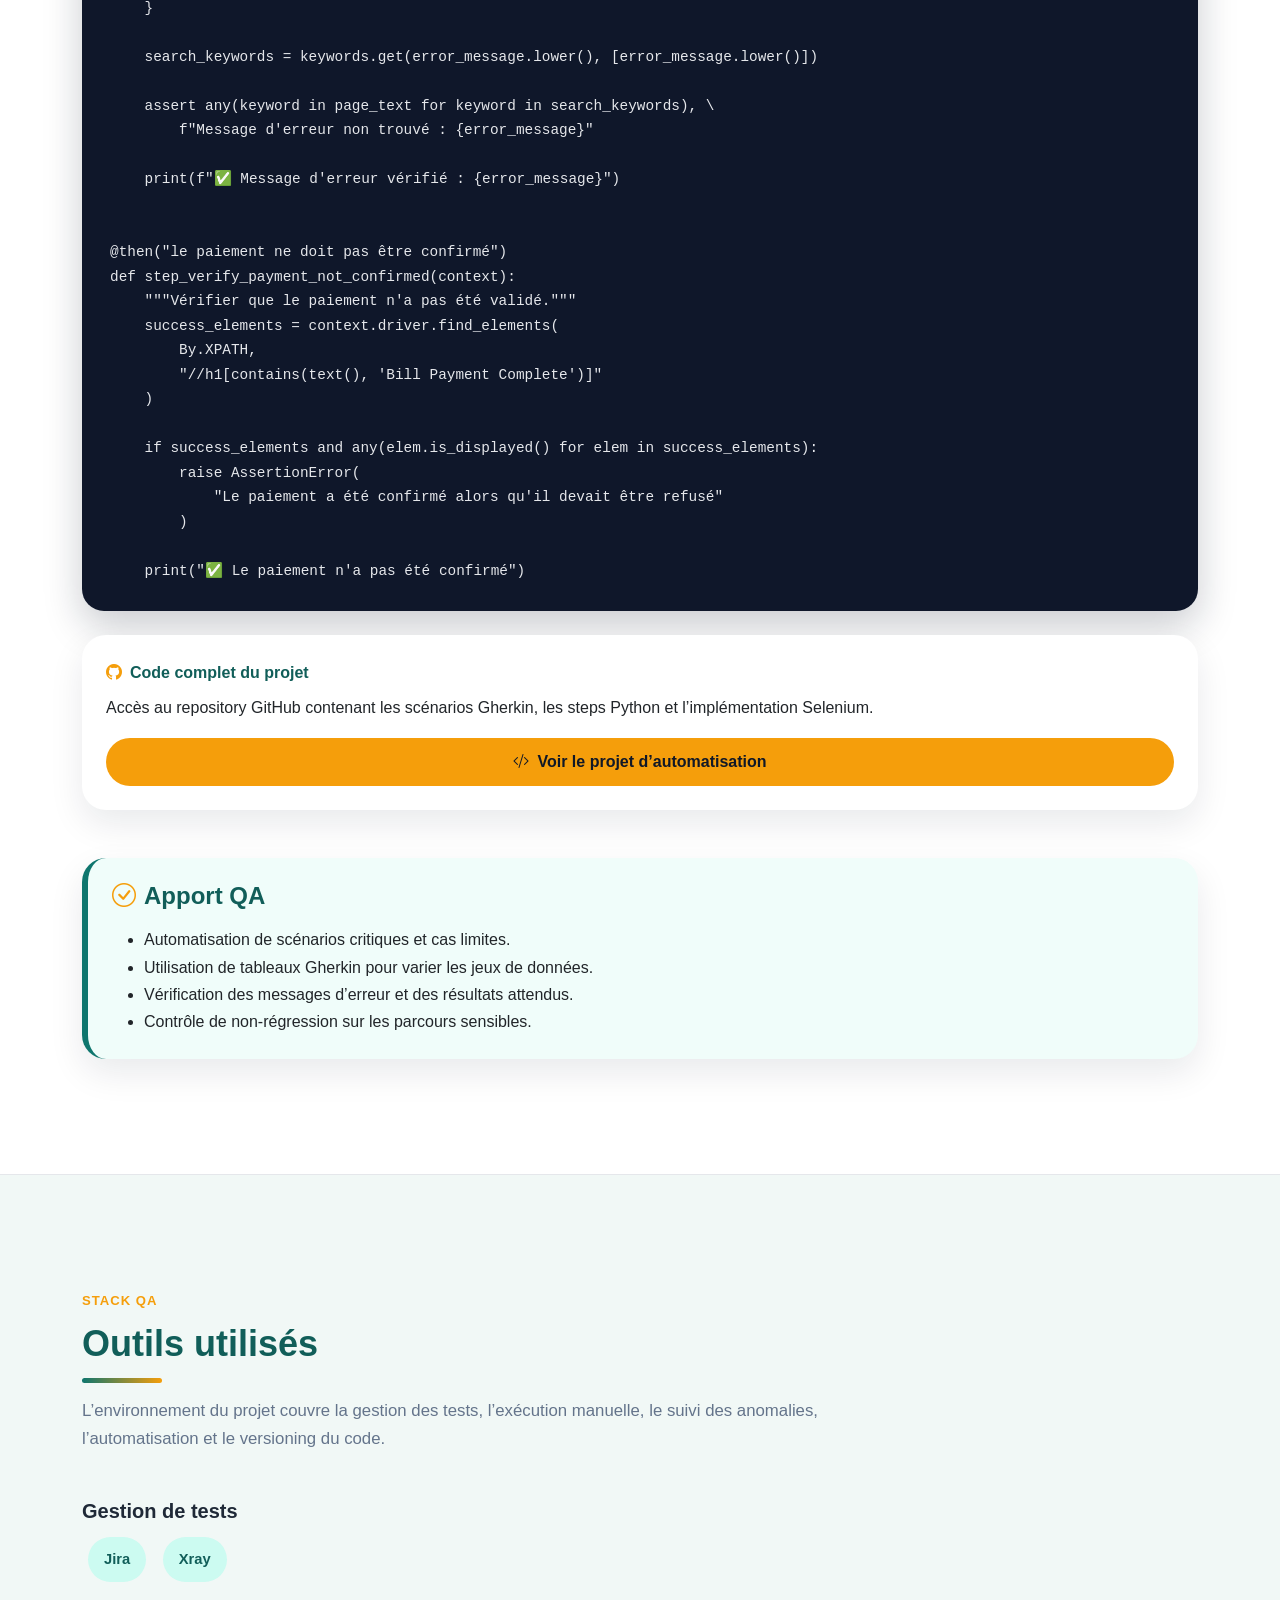
==== commit 45a2884f: "Finalisation presentation portfolio QA" ====
--- a/index.html
+++ b/index.html
@@ -6,558 +6,19 @@
   <title>Portfolio QA - Projet ParaBank</title>
 
   <!-- Bootstrap CSS -->
-  <link href="https://cdn.jsdelivr.net/npm/bootstrap@5.3.3/dist/css/bootstrap.min.css" rel="stylesheet" />
+  <link href="https://cdn.jsdelivr.net/npm/bootstrap@5.3.3/dist/css/bootstrap.min.css" rel="stylesheet">
 
   <!-- Bootstrap Icons -->
-  <link href="https://cdn.jsdelivr.net/npm/bootstrap-icons@1.11.3/font/bootstrap-icons.css" rel="stylesheet" />
-
-  <style>
-    :root {
-      --primary: #0f766e;
-      --primary-dark: #115e59;
-      --secondary: #f59e0b;
-      --dark: #0f172a;
-      --text: #1f2937;
-      --muted: #64748b;
-      --bg-light: #f8fafc;
-      --bg-soft: #ecfdf5;
-      --card-shadow: 0 14px 35px rgba(15, 23, 42, 0.09);
-    }
-
-    html {
-      scroll-behavior: smooth;
-    }
-
-    body {
-      font-family: "Segoe UI", Arial, sans-serif;
-      background: var(--bg-light);
-      color: var(--text);
-      line-height: 1.7;
-    }
-
-    .navbar {
-      background: rgba(15, 23, 42, 0.96) !important;
-      padding: 16px 0;
-      box-shadow: 0 6px 22px rgba(0, 0, 0, 0.18);
-    }
-
-    .navbar-brand {
-      font-size: 1.25rem;
-      letter-spacing: 0.3px;
-    }
-
-    .nav-link {
-      color: #e5e7eb !important;
-      margin-left: 12px;
-      font-weight: 500;
-    }
-
-    .nav-link:hover,
-    .nav-link.active {
-      color: var(--secondary) !important;
-    }
-
-    .hero {
-      background: linear-gradient(135deg, #0f766e, #134e4a, #0f172a);
-      color: white;
-      padding: 155px 0 115px;
-      position: relative;
-      overflow: hidden;
-    }
-
-    .hero::before {
-      content: "";
-      position: absolute;
-      width: 430px;
-      height: 430px;
-      background: rgba(245, 158, 11, 0.18);
-      border-radius: 50%;
-      top: -160px;
-      right: -120px;
-    }
-
-    .hero::after {
-      content: "";
-      position: absolute;
-      width: 300px;
-      height: 300px;
-      background: rgba(255, 255, 255, 0.08);
-      border-radius: 50%;
-      bottom: -130px;
-      left: -80px;
-    }
-
-    .hero .container {
-      position: relative;
-      z-index: 2;
-    }
-
-    .hero-badge {
-      display: inline-block;
-      background: rgba(255, 255, 255, 0.14);
-      color: #fff;
-      border: 1px solid rgba(255, 255, 255, 0.25);
-      padding: 9px 16px;
-      border-radius: 999px;
-      margin-bottom: 20px;
-      font-weight: 600;
-    }
-
-    .hero h1 {
-      font-size: 3.4rem;
-      font-weight: 800;
-      margin-bottom: 20px;
-    }
-
-    .hero p {
-      font-size: 1.14rem;
-      max-width: 880px;
-      opacity: 0.96;
-    }
-
-    .hero-card {
-      background: rgba(255, 255, 255, 0.12);
-      border: 1px solid rgba(255, 255, 255, 0.22);
-      border-radius: 24px;
-      padding: 26px;
-      backdrop-filter: blur(10px);
-    }
-
-    .btn-main {
-      background: var(--secondary);
-      color: #111827;
-      border: none;
-      border-radius: 999px;
-      padding: 12px 25px;
-      font-weight: 700;
-    }
-
-    .btn-main:hover {
-      background: #fbbf24;
-      color: #111827;
-    }
-
-    .btn-outline-main {
-      border: 1px solid rgba(255, 255, 255, 0.65);
-      color: white;
-      border-radius: 999px;
-      padding: 12px 25px;
-      font-weight: 700;
-    }
-
-    .btn-outline-main:hover {
-      background: white;
-      color: var(--primary-dark);
-    }
-
-    section {
-      padding: 115px 0;
-      border-bottom: 1px solid #e5e7eb;
-    }
-
-    section:nth-of-type(even) {
-      background: #ffffff;
-    }
-
-    section:nth-of-type(odd) {
-      background: #f1f8f6;
-    }
-
-    .section-kicker {
-      color: var(--secondary);
-      font-weight: 800;
-      letter-spacing: 1px;
-      text-transform: uppercase;
-      font-size: 0.82rem;
-      margin-bottom: 10px;
-    }
-
-    .section-title {
-      color: var(--primary-dark);
-      font-size: 2.25rem;
-      font-weight: 800;
-      margin-bottom: 14px;
-    }
-
-    .section-title::after {
-      content: "";
-      display: block;
-      width: 80px;
-      height: 5px;
-      background: linear-gradient(90deg, var(--primary), var(--secondary));
-      margin-top: 12px;
-      border-radius: 999px;
-    }
-
-    .section-subtitle {
-      color: var(--muted);
-      font-size: 1.05rem;
-      max-width: 850px;
-      margin-bottom: 45px;
-    }
-
-    .card-custom {
-      border: none;
-      border-radius: 24px;
-      background: white;
-      box-shadow: var(--card-shadow);
-      transition: 0.28s ease;
-      height: 100%;
-    }
-
-    .card-custom:hover {
-      transform: translateY(-7px);
-      box-shadow: 0 22px 48px rgba(15, 23, 42, 0.14);
-    }
-
-    .icon-box {
-      width: 58px;
-      height: 58px;
-      border-radius: 18px;
-      background: var(--bg-soft);
-      color: var(--primary);
-      display: flex;
-      align-items: center;
-      justify-content: center;
-      font-size: 1.8rem;
-      margin-bottom: 18px;
-    }
-
-    .stat-card {
-      background: white;
-      color: var(--dark);
-      border-radius: 22px;
-      padding: 24px;
-      box-shadow: var(--card-shadow);
-      height: 100%;
-    }
-
-    .stat-card h3 {
-      color: var(--primary);
-      font-size: 2.25rem;
-      font-weight: 800;
-      margin-bottom: 4px;
-    }
-
-    .badge-tech {
-      background: #ccfbf1;
-      color: #115e59;
-      padding: 10px 16px;
-      border-radius: 999px;
-      margin: 6px;
-      display: inline-block;
-      font-weight: 700;
-      font-size: 0.92rem;
-    }
-
-    .timeline-item {
-      border-left: 5px solid var(--primary);
-      padding: 8px 0 8px 22px;
-      margin-bottom: 26px;
-    }
-
-    .timeline-item h5 {
-      color: var(--primary-dark);
-      font-weight: 800;
-    }
-
-    .table-wrapper {
-      border-radius: 22px;
-      overflow: hidden;
-      box-shadow: var(--card-shadow);
-      background: white;
-    }
-
-    .table {
-      margin-bottom: 0;
-    }
-
-    .table thead {
-      background: var(--primary-dark);
-      color: white;
-    }
-
-    .filter-btn {
-      border-radius: 999px;
-      margin: 4px;
-      font-weight: 700;
-      border-color: var(--primary);
-      color: var(--primary-dark);
-    }
-
-    .filter-btn.active,
-    .filter-btn:hover {
-      background: var(--primary);
-      color: white;
-      border-color: var(--primary);
-    }
-
-    .bug-card {
-      border-left: 7px solid #dc2626;
-      background: #fff7ed;
-    }
-
-    .risk-card {
-      border-left: 7px solid var(--secondary);
-    }
-
-    .screenshot-box {
-      background: white;
-      border: 2px dashed #99f6e4;
-      border-radius: 24px;
-      padding: 48px 25px;
-      min-height: 230px;
-      text-align: center;
-      color: var(--muted);
-      box-shadow: 0 10px 25px rgba(15, 23, 42, 0.05);
-      transition: 0.25s ease;
-    }
-
-    .screenshot-box:hover {
-      border-color: var(--primary);
-      transform: scale(1.015);
-    }
-
-    .screenshot-box i {
-      color: var(--primary);
-    }
-
-    .capture-card {
-      background: white;
-      border-radius: 26px;
-      overflow: hidden;
-      box-shadow: var(--card-shadow);
-      border: 1px solid #dbeafe;
-      transition: 0.28s ease;
-      height: 100%;
-    }
-
-    .capture-card:hover {
-      transform: translateY(-7px);
-      box-shadow: 0 22px 48px rgba(15, 23, 42, 0.14);
-    }
-
-    .capture-header {
-      background: linear-gradient(135deg, var(--primary), var(--primary-dark));
-      color: white;
-      padding: 18px 22px;
-    }
-
-    .capture-header h5 {
-      margin: 0;
-      font-weight: 800;
-      font-size: 1.08rem;
-    }
-
-    .capture-image-wrapper {
-      background: #f8fafc;
-      padding: 20px;
-      display: flex;
-      align-items: center;
-      justify-content: center;
-      border-top: 1px solid #e5e7eb;
-    }
-
-    .capture-image-wrapper img {
-      width: 100%;
-      height: auto;
-      max-height: 600px;
-      object-fit: contain;
-      background: white;
-      border-radius: 18px;
-      border: 1px solid #e2e8f0;
-      box-shadow: 0 8px 22px rgba(15, 23, 42, 0.08);
-    }
-
-    .capture-body {
-      padding: 22px;
-    }
-
-    .capture-body p {
-      color: var(--muted);
-      margin-bottom: 0;
-    }
-
-    .capture-tag {
-      display: inline-block;
-      background: #ccfbf1;
-      color: var(--primary-dark);
-      padding: 6px 12px;
-      border-radius: 999px;
-      font-weight: 800;
-      font-size: 0.78rem;
-      margin-bottom: 12px;
-    }
-
-
-    .capture-card {
-  background: white;
-  border-radius: 20px;
-  box-shadow: 0 10px 30px rgba(0,0,0,0.08);
-  overflow: hidden;
-}
-
-.capture-header {
-  background: #0f766e;
-  color: white;
-  padding: 15px 20px;
-}
-
-.capture-body {
-  padding: 15px 20px;
-}
-
-.capture-tag {
-  background: #ccfbf1;
-  color: #115e59;
-  padding: 5px 10px;
-  border-radius: 20px;
-  font-size: 12px;
-  font-weight: bold;
-}
-
-.capture-image-wrapper {
-  padding: 20px;
-  display: flex;
-  justify-content: center;
-}
-
-
-.capture-duo img {
-  width: 100%;
-  height: 360px;
-  object-fit: contain;
-  background: #ffffff;
-  border: 1px solid #e5e7eb;
-  border-radius: 12px;
-  padding: 8px;
-}
-
-.capture-image-wrapper img {
-  width: 100%;
-  max-height: 420px;
-  object-fit: contain;
-  border-radius: 10px;
-  border: 1px solid #e5e7eb;
-}
-
-    pre {
-      background: #0f172a;
-      color: #e5e7eb;
-      padding: 28px;
-      border-radius: 22px;
-      box-shadow: 0 15px 38px rgba(15, 23, 42, 0.22);
-      overflow-x: auto;
-      font-size: 0.9rem;
-    }
-
-    code {
-      color: #67e8f9;
-    }
-  
-    .automation-title {
-  color: var(--primary-dark);
-}
-
-.automation-title i {
-  color: var(--secondary);
-}
-
-.automation-subtitle-strong {
-  color: var(--primary-dark);
-}
-
-.automation-subtitle-strong i {
-  color: var(--secondary);
-}
-
-.code-title {
-  color: var(--primary-dark);
-}
-
-.code-title i {
-  color: var(--secondary);
-}
-
-.highlight-card {
-  border-left: 6px solid var(--primary);
-  background: #f0fdfa;
-}
-
-.highlight-card i {
-  color: var(--secondary);
-}
-
-.icon-box i {
-  color: var(--primary);
-}
-
-    .footer {
-      background: linear-gradient(135deg, #0f172a, #134e4a);
-      color: white;
-      padding: 85px 0;
-      font-size: 1.06rem;
-    }
-
-    .footer h4 {
-      font-weight: 800;
-      margin-bottom: 18px;
-    }
-
-    .footer p {
-      opacity: 0.9;
-      margin-bottom: 8px;
-    }
-
-    .footer a {
-      color: #fbbf24;
-      text-decoration: none;
-      font-weight: 700;
-    }
-
-    .footer a:hover {
-      color: white;
-    }
-
-    @media (max-width: 991px) {
-      .hero {
-        padding: 135px 0 90px;
-      }
-
-      .hero h1 {
-        font-size: 2.45rem;
-      }
-
-      .hero-card {
-        margin-top: 35px;
-      }
-
-      section {
-        padding: 85px 0;
-      }
-
-      .nav-link {
-        margin-left: 0;
-        padding: 10px 0;
-      }
-    }
-
-    @media (max-width: 576px) {
-      .hero h1 {
-        font-size: 2.05rem;
-      }
-
-      .section-title {
-        font-size: 1.8rem;
-      }
-
-      .hero p,
-      .section-subtitle {
-        font-size: 1rem;
-      }
-    }
-  </style>
+  <link href="https://cdn.jsdelivr.net/npm/bootstrap-icons@1.11.3/font/bootstrap-icons.css" rel="stylesheet">
+
+  <!-- CSS personnalisé -->
+  <link rel="stylesheet" href="style.css">
 </head>
+
+<button id="scrollTopBtn">
+  <i class="bi bi-arrow-up"></i>
+</button>
+
 <body>
 
   <!-- NAVBAR -->
@@ -567,7 +28,8 @@
         <i class="bi bi-shield-check me-2"></i>Portfolio QA
       </a>
 
-      <button class="navbar-toggler" type="button" data-bs-toggle="collapse" data-bs-target="#navbarNav" aria-controls="navbarNav" aria-expanded="false" aria-label="Ouvrir le menu">
+      <button class="navbar-toggler" type="button" data-bs-toggle="collapse" data-bs-target="#navbarNav"
+        aria-controls="navbarNav" aria-expanded="false" aria-label="Ouvrir le menu">
         <span class="navbar-toggler-icon"></span>
       </button>
 
@@ -579,6 +41,7 @@
           <li class="nav-item"><a class="nav-link" href="#bugs">Bugs</a></li>
           <li class="nav-item"><a class="nav-link" href="#captures">Captures</a></li>
           <li class="nav-item"><a class="nav-link" href="#automation">Automatisation</a></li>
+          <li class="nav-item"><a class="nav-link" href="#outils">Outils</a></li>
           <li class="nav-item"><a class="nav-link" href="#contact">Contact</a></li>
         </ul>
       </div>
@@ -597,66 +60,60 @@
             Il met en avant l’analyse fonctionnelle, la stratégie de tests, les scénarios Jira/Xray,
             l’exécution des tests, la remontée des anomalies et l’automatisation avec Selenium, Python et Behave.
           </p>
-         <div class="mt-4 d-flex flex-wrap gap-3">
-
-             <!-- bouton principal -->
-         <div class="mt-4 d-flex flex-column flex-md-row gap-3">
-
-  <a href="#tests" class="btn btn-main">
-    <i class="bi bi-list-check me-2"></i>Voir des cas de test (extraits du projet)
-  </a>
-
-  <a href="#captures" class="btn btn-outline-main">
-    <i class="bi bi-kanban me-2"></i>Voir le projet Jira / Xray
-  </a>
-
-</div>
-
-   </div>
-
+
+          <div class="mt-4 d-flex flex-column flex-md-row gap-3">
+            <a href="#tests" class="btn btn-main text-nowrap">
+              <i class="bi bi-list-check me-2"></i>Voir cas de test (extraits)
+            </a>
+
+            <a href="#captures" class="btn btn-outline-main text-nowrap">
+              <i class="bi bi-kanban me-2"></i>Voir le projet Jira / Xray
+            </a>
+          </div>
         </div>
 
         <div class="col-lg-5">
-  <div class="hero-card">
-    <h4 class="fw-bold mb-4">Synthèse du projet</h4>
-    <div class="row g-3">
-      
-      <div class="col-6">
-        <div class="stat-card text-center">
-          <h3>70</h3>
-          <p class="mb-0">Cas de test</p>
-        </div>
-      </div>
-
-      <div class="col-6">
-        <div class="stat-card text-center">
-          <h3>14</h3>
-          <p class="mb-0">Bugs critiques</p>
-        </div>
-      </div>
-
-      <div class="col-6">
-        <div class="stat-card text-center">
-          <h3>30</h3>
-          <p class="mb-0">Tests automatisés</p>
-        </div>
-      </div>
-
-      <div class="col-6">
-        <div class="stat-card text-center">
-          <h3>6</h3>
-          <p class="mb-0">Modules clés</p>
-        </div>
-      </div>
-
-    </div>
-
-    <p class="mt-4 mb-0">
-      Modules principaux : Utilisateurs, Comptes, Transferts, Paiement de factures, Demande de prêt, Recherche de transactions.
-    </p>
-
-  </div>
-</div>
+          <div class="hero-card">
+            <h4 class="fw-bold mb-4">Synthèse du projet</h4>
+
+            <div class="row g-3">
+              <div class="col-6">
+                <div class="stat-card text-center">
+                  <h3>70</h3>
+                  <p class="mb-0">Cas de test</p>
+                </div>
+              </div>
+
+              <div class="col-6">
+                <div class="stat-card text-center">
+                  <h3>14</h3>
+                  <p class="mb-0">Bugs critiques</p>
+                </div>
+              </div>
+
+              <div class="col-6">
+                <div class="stat-card text-center">
+                  <h3>30</h3>
+                  <p class="mb-0">Tests automatisés</p>
+                </div>
+              </div>
+
+              <div class="col-6">
+                <div class="stat-card text-center">
+                  <h3>6</h3>
+                  <p class="mb-0">Modules clés</p>
+                </div>
+              </div>
+            </div>
+
+            <p class="mt-4 mb-0">
+              Modules principaux : Utilisateurs, Comptes, Transferts, Paiement de factures,
+              Demande de prêt, Recherche de transactions.
+            </p>
+          </div>
+        </div>
+      </div>
+    </div>
   </header>
 
   <!-- PROJET -->
@@ -706,17 +163,16 @@
       </div>
 
       <div class="mt-5">
-  <h4 class="fw-bold mb-3">Modules couverts</h4>
-
-  <span class="badge-tech">Login / Authentification</span>
-  <span class="badge-tech">Accounts Overview</span>
-  <span class="badge-tech">Account Details</span>
-  <span class="badge-tech">Open New Account</span>
-  <span class="badge-tech">Bill Pay</span>
-  <span class="badge-tech">Transactions</span>
-  <span class="badge-tech">Logout / Sécurité</span>
-
-</div>
+        <h4 class="fw-bold mb-3">Modules couverts</h4>
+
+        <span class="badge-tech">Login / Authentification</span>
+        <span class="badge-tech">Accounts Overview</span>
+        <span class="badge-tech">Account Details</span>
+        <span class="badge-tech">Open New Account</span>
+        <span class="badge-tech">Bill Pay</span>
+        <span class="badge-tech">Transactions</span>
+        <span class="badge-tech">Logout / Sécurité</span>
+      </div>
     </div>
   </section>
 
@@ -760,10 +216,14 @@
       </div>
 
       <div class="mt-5">
-        <div class="timeline-item">
-          <h5>1. Analyse fonctionnelle</h5>
-          <p>Identification des fonctionnalités principales, des règles métier et des dépendances entre les modules.</p>
-        </div>
+  <h4 class="fw-bold mb-4 timeline-title highlight-title">
+  <i class="bi bi-diagram-3 me-2"></i>Démarche QA suivie
+  </h4>
+
+  <div class="timeline-item">
+    <h5>1. Analyse fonctionnelle</h5>
+    <p>Identification des fonctionnalités principales, des règles métier et des dépendances entre les modules.</p>
+  </div>
         <div class="timeline-item">
           <h5>2. Conception des cas de test</h5>
           <p>Rédaction des cas de test avec prérequis, données de test, étapes, résultats attendus et priorité.</p>
@@ -790,7 +250,8 @@
       <p class="section-kicker">Exécution</p>
       <h2 class="section-title">Scénarios et cas de test</h2>
       <p class="section-subtitle">
-        Les cas de test sont organisés par module afin de faciliter la lecture, l’exécution et le suivi dans Jira/Xray.
+        Les cas présentés ci-dessous sont des extraits représentatifs du projet,
+        couvrant les scénarios critiques et les principaux risques identifiés.
       </p>
 
       <div class="mb-4">
@@ -919,296 +380,232 @@
     </div>
   </section>
 
-
-<!-- CAPTURES -->
-<section id="captures">
-  <div class="container">
-    <p class="section-kicker">Preuves QA</p>
-    <h2 class="section-title">Captures Jira / Xray</h2>
-    <p class="section-subtitle">
-      Ces captures montrent les livrables du projet : organisation Jira, plan de test,
-      exécution Xray, anomalies, user stories et cas de test détaillés.
-    </p>
-
-    <div class="row g-5">
-
-      <!-- 1 -->
-      <div class="col-12">
-        <div class="capture-card">
-          <div class="capture-header">
-            <h5><i class="bi bi-kanban me-2"></i>Vue globale Jira</h5>
-          </div>
-          <div class="capture-body">
-            <span class="capture-tag">Organisation projet</span>
-            <p><strong>Vue du tableau Jira avec les tickets organisés par epic, module et statut.</strong></p>
-          </div>
-          <div class="capture-image-wrapper">
-            <img src="images/jira-board.png" alt="Board Jira">
-          </div>
-        </div>
-      </div>
-
-      <!-- 2 -->
-<div class="col-12">
-  <div class="capture-card">
-
-    <div class="capture-header">
-      <h5><i class="bi bi-clipboard-data me-2"></i>Plan de test Comptes</h5>
-    </div>
-
-    <div class="capture-body">
-      <span class="capture-tag">Stratégie</span>
-      <p><strong>Objectifs, périmètre et critères de sortie.</strong></p>
-    </div>
-
-    <div class="capture-image-wrapper">
-      <div class="row g-3 w-100">
-
-        <div class="col-md-6 text-center">
-          <img src="images/test-plan-comptes.png"
-               class="img-fluid rounded w-100"
-               alt="Plan de test Comptes">
-
-          <p class="small mt-2">
-            Plan de test : périmètre, objectifs et stratégie
-          </p>
-        </div>
-
-        <div class="col-md-6 text-center">
-          <img src="images/Listetest-plan-comptes.png"
-               class="img-fluid rounded w-100"
-               alt="Liste tests Comptes">
-
-          <p class="small mt-2">
-            Liste des cas de test (Xray / TO DO)
-          </p>
-        </div>
-
-      </div>
-    </div>
-
-  </div>
-</div>
-
-      <!-- 3 -->
-<div class="col-12">
-  <div class="capture-card">
-
-    <div class="capture-header">
-      <h5><i class="bi bi-play-circle me-2"></i>Exécution des tests</h5>
-    </div>
-
-    <div class="capture-body">
-      <span class="capture-tag">Xray</span>
-      <p><strong>Résultats des tests avec statuts PASS / FAIL.</strong></p>
-    </div>
-
-    <div class="capture-image-wrapper">
-      <div class="row g-3 w-100">
-
-        <div class="col-md-6 text-center">
-          <img src="images/test-execution-paiements.png"
-               class="img-fluid rounded w-100"
-               alt="Exécution tests paiements">
-
-          <p class="small mt-2">
-            Lancement des tests dans Xray
-          </p>
-        </div>
-
-        <div class="col-md-6 text-center">
-          <img src="images/Satuttest-execution-paiements.png"
-               class="img-fluid rounded w-100"
-               alt="Résultat tests paiements">
-
-          <p class="small mt-2">
-            Résultats des tests : PASS / FAIL
-          </p>
-        </div>
-
-      </div>
-    </div>
-
-  </div>
-</div>
-
-   <!-- 4 -->
-<div class="col-12">
-  <div class="capture-card">
-
-    <div class="capture-header">
-      <h5><i class="bi bi-bug me-2"></i>Bug critique</h5>
-    </div>
-
-    <div class="capture-body">
-      <span class="capture-tag">Anomalie</span>
-      <p><strong>Bug détecté avec étapes de reproduction et impact métier.</strong></p>
-    </div>
-
-    <div class="capture-image-wrapper">
-      <div class="row g-3 w-100 capture-duo">
-
-        <div class="col-md-6">
-          <img src="images/bug-compte-solde-insuffisant.png"
-               alt="Bug solde insuffisant">
-          <p class="small text-center mt-2">Bug détecté</p>
-        </div>
-
-        <div class="col-md-6">
-          <img src="images/Suitebug-compte-solde-insuffisant.png"
-               alt="Suite bug solde insuffisant">
-          <p class="small text-center mt-2">Détails / reproduction</p>
-        </div>
-
-      </div>
-    </div>
-
-  </div>
-</div>
-
-      <!-- 5 -->
-<div class="col-12">
-  <div class="capture-card">
-
-    <div class="capture-header">
-      <h5><i class="bi bi-file-earmark-text me-2"></i>User Story</h5>
-    </div>
-
-    <div class="capture-body">
-      <span class="capture-tag">Traçabilité</span>
-      <p><strong>User Story avec critères d’acceptation et lien vers les cas de test.</strong></p>
-    </div>
-
-    <div class="capture-image-wrapper text-center">
-      <img src="images/story-paiement-validite-montant.png"
-           class="img-fluid rounded"
-           alt="User Story paiement">
-    </div>
-
-  </div>
-</div>
-
-      <!-- 6 -->
-      <div class="col-12">
-  <div class="capture-card">
-
-    <div class="capture-header">
-      <h5><i class="bi bi-list-check me-2"></i>Cas de test</h5>
-    </div>
-
-    <div class="capture-body">
-      <span class="capture-tag">Conception</span>
-      <p><strong>Cas de test détaillé avec étapes et résultat attendu.</strong></p>
-    </div>
-
-    <!-- IMAGE PRINCIPALE -->
-    <div class="capture-image-wrapper">
-      <img src="images/test-case-paiement-montant-vide.png"
-           class="img-fluid rounded"
-           alt="Cas de test">
-    </div>
-
-    <!-- LES 2 IMAGES BIEN ALIGNÉES -->
-    <div class="capture-image-wrapper">
-  <div class="row g-3 w-100 capture-duo">
-
-    <div class="col-md-6">
-      <img src="images/Suite-cas-de-tests-paiement.png"
-           alt="Suite cas de test paiement">
-           <p class="small mt-2 text-center">
-            Étapes du test dans Xray
-          </p>
-      </div>
-
-    <div class="col-md-6">
-      <img src="images/Suitebis-cas-de-tests-paiement.png"
-           alt="Suite bis cas de test paiement">
-             <p class="small mt-2 text-center">
-            Résultat attendu et validation
-          </p>
-
-    </div>
-    
-
-  </div>
-</div>
-
-      </div>
-    </div>
-
-  </div>
-</div>
-
-    </div>
-  </div>
-</section>
-
- <!-- AUTOMATION -->
-<section id="automation">
-  <div class="container">
-
-    <p class="section-kicker">Automatisation</p>
-
-    <h2 class="section-title automation-title">
-      <i class="bi bi-cpu me-2"></i>Tests automatisés — Selenium, Python & Behave
-    </h2>
-
-    <p class="section-subtitle">
-      Automatisation de scénarios critiques avec une approche BDD.
-      Les tests couvrent des cas limites sur ParaBank : création de compte avec solde insuffisant,
-      paiement avec solde insuffisant, montant négatif, montant vide et contrôle des messages d’erreur.
-    </p>
-
-    <div class="row g-4 mb-5">
-      <div class="col-md-3">
-        <div class="card card-custom text-center p-4">
-          <div class="icon-box mx-auto"><i class="bi bi-filetype-py"></i></div>
-          <h6 class="fw-bold">Python</h6>
-          <p class="small mb-0">Steps automatisés</p>
-        </div>
-      </div>
-
-      <div class="col-md-3">
-        <div class="card card-custom text-center p-4">
-          <div class="icon-box mx-auto"><i class="bi bi-browser-chrome"></i></div>
-          <h6 class="fw-bold">Selenium</h6>
-          <p class="small mb-0">Automatisation UI</p>
-        </div>
-      </div>
-
-      <div class="col-md-3">
-        <div class="card card-custom text-center p-4">
-          <div class="icon-box mx-auto"><i class="bi bi-gear"></i></div>
-          <h6 class="fw-bold">Behave</h6>
-          <p class="small mb-0">Exécution BDD</p>
-        </div>
-      </div>
-
-      <div class="col-md-3">
-        <div class="card card-custom text-center p-4">
-          <div class="icon-box mx-auto"><i class="bi bi-list-check"></i></div>
-          <h6 class="fw-bold">Gherkin</h6>
-          <p class="small mb-0">Scénarios lisibles</p>
-        </div>
-      </div>
-    </div>
-
-    <div class="card card-custom highlight-card p-4 mb-5">
-      <h4 class="fw-bold mb-3 automation-subtitle-strong">
-        <i class="bi bi-bullseye me-2"></i>Objectif de l’automatisation
+  <!-- CAPTURES -->
+  <section id="captures">
+    <div class="container">
+      <p class="section-kicker">Preuves QA</p>
+      <h2 class="section-title">Captures Jira / Xray</h2>
+      <p class="section-subtitle">
+        Ces captures montrent les livrables du projet : organisation Jira, plan de test,
+        exécution Xray, anomalies, user stories et cas de test détaillés.
+      </p>
+
+      <div class="row g-5">
+
+        <div class="col-12">
+          <div class="capture-card">
+            <div class="capture-header">
+              <h5><i class="bi bi-kanban me-2"></i>Vue globale Jira</h5>
+            </div>
+            <div class="capture-body">
+              <span class="capture-tag">Organisation projet</span>
+              <p><strong>Vue du tableau Jira avec les tickets organisés par epic, module et statut.</strong></p>
+            </div>
+            <div class="capture-image-wrapper">
+              <img src="images/jira-board.png" alt="Board Jira">
+            </div>
+          </div>
+        </div>
+
+        <div class="col-12">
+          <div class="capture-card">
+            <div class="capture-header">
+              <h5><i class="bi bi-clipboard-data me-2"></i>Plan de test Comptes</h5>
+            </div>
+
+            <div class="capture-body">
+              <span class="capture-tag">Stratégie</span>
+              <p><strong>Objectifs, périmètre et critères de sortie.</strong></p>
+            </div>
+
+            <div class="capture-image-wrapper">
+              <div class="row g-3 w-100 capture-duo">
+                <div class="col-md-6 text-center">
+                  <img src="images/test-plan-comptes.png" alt="Plan de test Comptes">
+                  <p class="small mt-2">Plan de test : périmètre, objectifs et stratégie</p>
+                </div>
+
+                <div class="col-md-6 text-center">
+                  <img src="images/Listetest-plan-comptes.png" alt="Liste tests Comptes">
+                  <p class="small mt-2">Liste des cas de test (Xray / TO DO)</p>
+                </div>
+              </div>
+            </div>
+          </div>
+        </div>
+
+        <div class="col-12">
+          <div class="capture-card">
+            <div class="capture-header">
+              <h5><i class="bi bi-play-circle me-2"></i>Exécution des tests</h5>
+            </div>
+
+            <div class="capture-body">
+              <span class="capture-tag">Xray</span>
+              <p><strong>Résultats des tests avec statuts PASS / FAIL.</strong></p>
+            </div>
+
+            <div class="capture-image-wrapper">
+              <div class="row g-3 w-100 capture-duo">
+                <div class="col-md-6 text-center">
+                  <img src="images/test-execution-paiements.png" alt="Exécution tests paiements">
+                  <p class="small mt-2">Lancement des tests dans Xray</p>
+                </div>
+
+                <div class="col-md-6 text-center">
+                  <img src="images/Satuttest-execution-paiements.png" alt="Résultat tests paiements">
+                  <p class="small mt-2">Résultats des tests : PASS / FAIL</p>
+                </div>
+              </div>
+            </div>
+          </div>
+        </div>
+
+        <div class="col-12">
+          <div class="capture-card">
+            <div class="capture-header">
+              <h5><i class="bi bi-bug me-2"></i>Bug critique</h5>
+            </div>
+
+            <div class="capture-body">
+              <span class="capture-tag">Anomalie</span>
+              <p><strong>Bug détecté avec étapes de reproduction et impact métier.</strong></p>
+            </div>
+
+            <div class="capture-image-wrapper">
+              <div class="row g-3 w-100 capture-duo">
+                <div class="col-md-6 text-center">
+                  <img src="images/bug-compte-solde-insuffisant.png" alt="Bug solde insuffisant">
+                  <p class="small mt-2">Bug détecté</p>
+                </div>
+
+                <div class="col-md-6 text-center">
+                  <img src="images/Suitebug-compte-solde-insuffisant.png" alt="Suite bug solde insuffisant">
+                  <p class="small mt-2">Détails / reproduction</p>
+                </div>
+              </div>
+            </div>
+          </div>
+        </div>
+
+        <div class="col-12">
+          <div class="capture-card">
+            <div class="capture-header">
+              <h5><i class="bi bi-file-earmark-text me-2"></i>User Story</h5>
+            </div>
+
+            <div class="capture-body">
+              <span class="capture-tag">Traçabilité</span>
+              <p><strong>User Story avec critères d’acceptation et lien vers les cas de test.</strong></p>
+            </div>
+
+            <div class="capture-image-wrapper text-center">
+              <img src="images/story-paiement-validite-montant.png" class="img-fluid rounded" alt="User Story paiement">
+            </div>
+          </div>
+        </div>
+
+        <div class="col-12">
+          <div class="capture-card">
+            <div class="capture-header">
+              <h5><i class="bi bi-list-check me-2"></i>Cas de test</h5>
+            </div>
+
+            <div class="capture-body">
+              <span class="capture-tag">Conception</span>
+              <p><strong>Cas de test détaillé avec étapes et résultat attendu.</strong></p>
+            </div>
+
+            <div class="capture-image-wrapper">
+              <img src="images/test-case-paiement-montant-vide.png" class="img-fluid rounded" alt="Cas de test">
+            </div>
+
+            <div class="capture-image-wrapper">
+              <div class="row g-3 w-100 capture-duo">
+                <div class="col-md-6 text-center">
+                  <img src="images/Suite-cas-de-tests-paiement.png" alt="Suite cas de test paiement">
+                  <p class="small mt-2">Étapes du test dans Xray</p>
+                </div>
+
+                <div class="col-md-6 text-center">
+                  <img src="images/Suitebis-cas-de-tests-paiement.png" alt="Suite bis cas de test paiement">
+                  <p class="small mt-2">Résultat attendu et validation</p>
+                </div>
+              </div>
+            </div>
+
+          </div>
+        </div>
+
+      </div>
+    </div>
+  </section>
+
+  <!-- AUTOMATION -->
+  <section id="automation">
+    <div class="container">
+      <p class="section-kicker">Automatisation</p>
+
+      <h2 class="section-title automation-title">
+        <i class="bi bi-cpu me-2"></i>Tests automatisés — Selenium, Python & Behave
+      </h2>
+
+      <p class="section-subtitle">
+        Automatisation de scénarios critiques avec une approche BDD.
+        Les tests couvrent des cas limites sur ParaBank : création de compte avec solde insuffisant,
+        paiement avec solde insuffisant, montant négatif, montant vide et contrôle des messages d’erreur.
+      </p>
+
+      <div class="row g-4 mb-5">
+        <div class="col-md-3">
+          <div class="card card-custom text-center p-4">
+            <div class="icon-box mx-auto"><i class="bi bi-filetype-py"></i></div>
+            <h6 class="fw-bold">Python</h6>
+            <p class="small mb-0">Steps automatisés</p>
+          </div>
+        </div>
+
+        <div class="col-md-3">
+          <div class="card card-custom text-center p-4">
+            <div class="icon-box mx-auto"><i class="bi bi-browser-chrome"></i></div>
+            <h6 class="fw-bold">Selenium</h6>
+            <p class="small mb-0">Automatisation UI</p>
+          </div>
+        </div>
+
+        <div class="col-md-3">
+          <div class="card card-custom text-center p-4">
+            <div class="icon-box mx-auto"><i class="bi bi-gear"></i></div>
+            <h6 class="fw-bold">Behave</h6>
+            <p class="small mb-0">Exécution BDD</p>
+          </div>
+        </div>
+
+        <div class="col-md-3">
+          <div class="card card-custom text-center p-4">
+            <div class="icon-box mx-auto"><i class="bi bi-list-check"></i></div>
+            <h6 class="fw-bold">Gherkin</h6>
+            <p class="small mb-0">Scénarios lisibles</p>
+          </div>
+        </div>
+      </div>
+
+      <div class="card card-custom highlight-card p-4 mb-5">
+        <h4 class="fw-bold mb-3 automation-subtitle-strong">
+          <i class="bi bi-bullseye me-2"></i>Objectif de l’automatisation
+        </h4>
+        <p class="mb-0">
+          L’objectif est de transformer des scénarios métier en tests automatisés rejouables.
+          Les fichiers <strong>.feature</strong> décrivent le comportement attendu en langage naturel,
+          puis les steps Python exécutent les actions dans l’interface ParaBank avec Selenium.
+        </p>
+      </div>
+
+      <h4 class="fw-bold mb-3 code-title">
+        <i class="bi bi-file-earmark-code me-2"></i>Scénarios Gherkin : validation des règles métier
       </h4>
-      <p class="mb-0">
-        L’objectif est de transformer des scénarios métier en tests automatisés rejouables.
-        Les fichiers <strong>.feature</strong> décrivent le comportement attendu en langage naturel,
-        puis les steps Python exécutent les actions dans l’interface ParaBank avec Selenium.
-      </p>
-    </div>
-
-    <h4 class="fw-bold mb-3 code-title">
-      <i class="bi bi-file-earmark-code me-2"></i>Scénarios Gherkin : validation des règles métier
-    </h4>
-
-    <pre><code># language: fr
+
+      <pre><code># language: fr
 Fonctionnalité: Tests avancés ParaBank - Cas limites et erreurs
 
   Scénario: TC-CPT-10 - Refus de création de compte si solde source &lt; 100$
@@ -1248,24 +645,24 @@
     Alors un message d'erreur doit s'afficher indiquant "montant obligatoire"
     Et le paiement ne doit pas être confirmé</code></pre>
 
-    <p class="mt-3">
-      <strong>Apport du test :</strong> ces scénarios couvrent des cas limites et des tests négatifs,
-      afin d’identifier des anomalies critiques, de sécuriser les règles métier
-      et d’assurer la robustesse et la non-régression des fonctionnalités sensibles.
-    </p>
-
-    <h4 class="fw-bold mt-5 mb-3 code-title">
-      <i class="bi bi-code-slash me-2"></i>Extrait de steps Python avec Behave et Selenium
-    </h4>
-
-    <p>
-      <strong>Extrait représentatif :</strong> le fichier complet contient plusieurs steps.
-      Cette sélection montre les validations principales : sélection d’un compte,
-      remplissage dynamique via tableau Gherkin, contrôle des messages d’erreur
-      et vérification de non-confirmation.
-    </p>
-
-    <pre><code># features/steps/cas_de_test_avances_steps.py
+      <p class="mt-3">
+        <strong>Couverture de test :</strong> ces scénarios couvrent des cas limites et des tests négatifs,
+        afin d’identifier des anomalies critiques, de sécuriser les règles métier
+        et d’assurer la robustesse et la non-régression des fonctionnalités sensibles.
+      </p>
+
+      <h4 class="fw-bold mt-5 mb-3 code-title">
+        <i class="bi bi-code-slash me-2"></i>Extrait de steps Python avec Behave et Selenium
+      </h4>
+
+      <p>
+        <strong>Extrait représentatif :</strong> le fichier complet contient plusieurs steps.
+        Cette sélection montre les validations principales : sélection d’un compte,
+        remplissage dynamique via tableau Gherkin, contrôle des messages d’erreur
+        et vérification de non-confirmation.
+      </p>
+
+      <pre><code># features/steps/cas_de_test_avances_steps.py
 
 from behave import when, then
 from selenium.webdriver.support.ui import Select
@@ -1375,21 +772,38 @@
 
     print("✅ Le paiement n'a pas été confirmé")</code></pre>
 
-    <div class="card card-custom highlight-card p-4 mt-5">
-      <h4 class="fw-bold mb-3 automation-subtitle-strong">
-        <i class="bi bi-check-circle me-2"></i>Apport QA
-      </h4>
-      <ul class="mb-0">
-        <li>Automatisation de scénarios critiques et cas limites.</li>
-        <li>Utilisation de tableaux Gherkin pour varier les jeux de données.</li>
-        <li>Vérification des messages d’erreur et des résultats attendus.</li>
-        <li>Contrôle de non-régression sur les parcours sensibles.</li>
-      </ul>
-    </div>
-
-  </div>
-</section>
-
+  <div class="card card-custom p-4 mt-4">
+  <p class="fw-bold automation-link-title mb-2">
+    <i class="bi bi-github me-2"></i>Code complet du projet
+  </p>
+
+  <p class="mb-3">
+    Accès au repository GitHub contenant les scénarios Gherkin,
+    les steps Python et l’implémentation Selenium.
+  </p>
+
+  <a href="https://github.com/Abdou692/parabank-qa-automation"
+     target="_blank"
+     class="btn btn-main">
+    <i class="bi bi-code-slash me-2"></i>Voir le projet d’automatisation
+  </a>
+</div>
+
+
+
+      <div class="card card-custom highlight-card p-4 mt-5">
+        <h4 class="fw-bold mb-3 automation-subtitle-strong">
+          <i class="bi bi-check-circle me-2"></i>Apport QA
+        </h4>
+        <ul class="mb-0">
+          <li>Automatisation de scénarios critiques et cas limites.</li>
+          <li>Utilisation de tableaux Gherkin pour varier les jeux de données.</li>
+          <li>Vérification des messages d’erreur et des résultats attendus.</li>
+          <li>Contrôle de non-régression sur les parcours sensibles.</li>
+        </ul>
+      </div>
+    </div>
+  </section>
 
   <!-- OUTILS -->
   <section id="outils">
@@ -1402,27 +816,22 @@
       </p>
 
       <h5 class="mt-4 fw-bold">Gestion de tests</h5>
-<span class="badge-tech">Jira</span>
-<span class="badge-tech">Xray</span>
-
-<h5 class="mt-4 fw-bold">Automatisation</h5>
-<span class="badge-tech">Selenium WebDriver</span>
-<span class="badge-tech">Python</span>
-<span class="badge-tech">Behave</span>
-<span class="badge-tech">Gherkin</span>
-
-<h5 class="mt-4 fw-bold">Versioning & outils</h5>
-<span class="badge-tech">Git</span>
-<span class="badge-tech">GitHub</span>
-<span class="badge-tech">VS Code</span>
-<span class="badge-tech">Chrome DevTools</span>
-
-
-
+      <span class="badge-tech">Jira</span>
+      <span class="badge-tech">Xray</span>
+
+      <h5 class="mt-4 fw-bold">Automatisation</h5>
+      <span class="badge-tech">Selenium WebDriver</span>
+      <span class="badge-tech">Python</span>
+      <span class="badge-tech">Behave</span>
+      <span class="badge-tech">Gherkin</span>
+
+      <h5 class="mt-4 fw-bold">Versioning & outils</h5>
+      <span class="badge-tech">Git</span>
+      <span class="badge-tech">GitHub</span>
+      <span class="badge-tech">VS Code</span>
+      <span class="badge-tech">Chrome DevTools</span>
     </div>
   </section>
-
-  
 
   <!-- CONTACT -->
   <footer id="contact" class="footer">
@@ -1436,6 +845,7 @@
           </p>
           <p>Jira • Xray • Selenium • Python • Behave • GitHub</p>
         </div>
+
         <div class="col-lg-5 text-lg-end">
           <p><strong>Nom :</strong> Abdou BA</p>
           <p><strong>GitHub :</strong> <a href="https://github.com/Abdou692" target="_blank">github.com/Abdou692</a></p>
@@ -1448,40 +858,7 @@
   <!-- Bootstrap JS -->
   <script src="https://cdn.jsdelivr.net/npm/bootstrap@5.3.3/dist/js/bootstrap.bundle.min.js"></script>
 
-  <script>
-    const filterButtons = document.querySelectorAll(".filter-btn");
-    const testRows = document.querySelectorAll(".test-row");
-
-    filterButtons.forEach((button) => {
-      button.addEventListener("click", () => {
-        filterButtons.forEach((btn) => btn.classList.remove("active"));
-        button.classList.add("active");
-
-        const filter = button.getAttribute("data-filter");
-
-        testRows.forEach((row) => {
-          const category = row.getAttribute("data-category");
-
-          if (filter === "all" || filter === category) {
-            row.style.display = "";
-          } else {
-            row.style.display = "none";
-          }
-        });
-      });
-    });
-
-    const navLinks = document.querySelectorAll(".nav-link");
-    const navbarCollapse = document.querySelector(".navbar-collapse");
-
-    navLinks.forEach((link) => {
-      link.addEventListener("click", () => {
-        if (navbarCollapse.classList.contains("show")) {
-          const collapse = new bootstrap.Collapse(navbarCollapse);
-          collapse.hide();
-        }
-      });
-    });
-  </script>
+  <!-- JS personnalisé -->
+  <script src="script.js"></script>
 </body>
 </html>
--- a/style.css
+++ b/style.css
@@ -0,0 +1,547 @@
+:root {
+  --primary: #0f766e;
+  --primary-dark: #115e59;
+  --secondary: #f59e0b;
+  --dark: #0f172a;
+  --text: #1f2937;
+  --muted: #64748b;
+  --bg-light: #f8fafc;
+  --bg-soft: #ecfdf5;
+  --card-shadow: 0 14px 35px rgba(15, 23, 42, 0.09);
+}
+
+html {
+  scroll-behavior: smooth;
+}
+
+body {
+  font-family: "Segoe UI", Arial, sans-serif;
+  background: var(--bg-light);
+  color: var(--text);
+  line-height: 1.7;
+}
+
+/* NAVBAR */
+.navbar {
+  background: rgba(15, 23, 42, 0.96) !important;
+  padding: 16px 0;
+  box-shadow: 0 6px 22px rgba(0, 0, 0, 0.18);
+}
+
+.navbar-brand {
+  font-size: 1.25rem;
+  letter-spacing: 0.3px;
+}
+
+.nav-link {
+  color: #e5e7eb !important;
+  margin-left: 12px;
+  font-weight: 500;
+}
+
+.nav-link:hover,
+.nav-link.active {
+  color: var(--secondary) !important;
+}
+
+/* HERO */
+.hero {
+  background: linear-gradient(135deg, #0f766e, #134e4a, #0f172a);
+  color: white;
+  padding: 155px 0 115px;
+  position: relative;
+  overflow: hidden;
+}
+
+.hero::before {
+  content: "";
+  position: absolute;
+  width: 430px;
+  height: 430px;
+  background: rgba(245, 158, 11, 0.18);
+  border-radius: 50%;
+  top: -160px;
+  right: -120px;
+}
+
+.hero::after {
+  content: "";
+  position: absolute;
+  width: 300px;
+  height: 300px;
+  background: rgba(255, 255, 255, 0.08);
+  border-radius: 50%;
+  bottom: -130px;
+  left: -80px;
+}
+
+.hero .container {
+  position: relative;
+  z-index: 2;
+}
+
+.hero-badge {
+  display: inline-block;
+  background: rgba(255, 255, 255, 0.14);
+  color: #fff;
+  border: 1px solid rgba(255, 255, 255, 0.25);
+  padding: 9px 16px;
+  border-radius: 999px;
+  margin-bottom: 20px;
+  font-weight: 600;
+}
+
+.hero h1 {
+  font-size: 3.4rem;
+  font-weight: 800;
+  margin-bottom: 20px;
+}
+
+.hero p {
+  font-size: 1.14rem;
+  max-width: 880px;
+  opacity: 0.96;
+}
+
+.hero-card {
+  background: rgba(255, 255, 255, 0.12);
+  border: 1px solid rgba(255, 255, 255, 0.22);
+  border-radius: 24px;
+  padding: 26px;
+  backdrop-filter: blur(10px);
+}
+
+/* BUTTONS */
+.btn-main {
+  background: var(--secondary);
+  color: #111827;
+  border: none;
+  border-radius: 999px;
+  padding: 12px 25px;
+  font-weight: 700;
+}
+
+.btn-main:hover {
+  background: #fbbf24;
+  color: #111827;
+}
+
+.btn-outline-main {
+  border: 1px solid rgba(255, 255, 255, 0.65);
+  color: white;
+  border-radius: 999px;
+  padding: 12px 25px;
+  font-weight: 700;
+}
+
+.btn-outline-main:hover {
+  background: white;
+  color: var(--primary-dark);
+}
+
+/* SECTIONS */
+section {
+  padding: 115px 0;
+  border-bottom: 1px solid #e5e7eb;
+}
+
+section:nth-of-type(even) {
+  background: #ffffff;
+}
+
+section:nth-of-type(odd) {
+  background: #f1f8f6;
+}
+
+.section-kicker {
+  color: var(--secondary);
+  font-weight: 800;
+  letter-spacing: 1px;
+  text-transform: uppercase;
+  font-size: 0.82rem;
+  margin-bottom: 10px;
+}
+
+.section-title {
+  color: var(--primary-dark);
+  font-size: 2.25rem;
+  font-weight: 800;
+  margin-bottom: 14px;
+}
+
+.section-title::after {
+  content: "";
+  display: block;
+  width: 80px;
+  height: 5px;
+  background: linear-gradient(90deg, var(--primary), var(--secondary));
+  margin-top: 12px;
+  border-radius: 999px;
+}
+
+.section-subtitle {
+  color: var(--muted);
+  font-size: 1.05rem;
+  max-width: 850px;
+  margin-bottom: 45px;
+}
+
+.timeline-title {
+  color: var(--primary-dark);
+}
+
+.timeline-title i {
+  color: var(--secondary);
+}
+
+.automation-link-title {
+  color: var(--primary-dark);
+}
+
+.automation-link-title i {
+  color: var(--secondary);
+}
+
+#scrollTopBtn {
+  position: fixed;
+  bottom: 30px;
+  right: 30px;
+  z-index: 999;
+
+  background: var(--primary);
+  color: white;
+  border: none;
+
+  width: 45px;
+  height: 45px;
+  border-radius: 50%;
+
+  display: flex;
+  align-items: center;
+  justify-content: center;
+
+  font-size: 18px;
+  cursor: pointer;
+
+  box-shadow: 0 6px 20px rgba(0,0,0,0.2);
+  transition: 0.3s ease;
+
+  opacity: 0;
+  visibility: hidden;
+}
+
+#scrollTopBtn:hover {
+  background: var(--secondary);
+  transform: translateY(-3px);
+}
+
+#scrollTopBtn.show {
+  opacity: 1;
+  visibility: visible;
+}
+
+#scrollTopBtn {
+  background: linear-gradient(135deg, var(--primary), var(--primary-dark));
+}
+
+
+
+
+/* CARDS */
+.card-custom {
+  border: none;
+  border-radius: 24px;
+  background: white;
+  box-shadow: var(--card-shadow);
+  transition: 0.28s ease;
+  height: 100%;
+}
+
+.card-custom:hover {
+  transform: translateY(-7px);
+  box-shadow: 0 22px 48px rgba(15, 23, 42, 0.14);
+}
+
+.icon-box {
+  width: 58px;
+  height: 58px;
+  border-radius: 18px;
+  background: var(--bg-soft);
+  color: var(--primary);
+  display: flex;
+  align-items: center;
+  justify-content: center;
+  font-size: 1.8rem;
+  margin-bottom: 18px;
+}
+
+.icon-box i {
+  color: var(--primary);
+}
+
+.stat-card {
+  background: white;
+  color: var(--dark);
+  border-radius: 22px;
+  padding: 24px;
+  box-shadow: var(--card-shadow);
+  height: 100%;
+}
+
+.stat-card h3 {
+  color: var(--primary);
+  font-size: 2.25rem;
+  font-weight: 800;
+  margin-bottom: 4px;
+}
+
+.badge-tech {
+  background: #ccfbf1;
+  color: #115e59;
+  padding: 10px 16px;
+  border-radius: 999px;
+  margin: 6px;
+  display: inline-block;
+  font-weight: 700;
+  font-size: 0.92rem;
+}
+
+/* TIMELINE */
+.timeline-item {
+  border-left: 5px solid var(--primary);
+  padding: 8px 0 8px 22px;
+  margin-bottom: 26px;
+}
+
+.timeline-item h5 {
+  color: var(--primary-dark);
+  font-weight: 800;
+}
+
+/* TABLE */
+.table-wrapper {
+  border-radius: 22px;
+  overflow: hidden;
+  box-shadow: var(--card-shadow);
+  background: white;
+}
+
+.table {
+  margin-bottom: 0;
+}
+
+.table thead {
+  background: var(--primary-dark);
+  color: white;
+}
+
+.filter-btn {
+  border-radius: 999px;
+  margin: 4px;
+  font-weight: 700;
+  border-color: var(--primary);
+  color: var(--primary-dark);
+}
+
+.filter-btn.active,
+.filter-btn:hover {
+  background: var(--primary);
+  color: white;
+  border-color: var(--primary);
+}
+
+/* BUGS */
+.bug-card {
+  border-left: 7px solid #dc2626;
+  background: #fff7ed;
+}
+
+.risk-card {
+  border-left: 7px solid var(--secondary);
+}
+
+/* CAPTURES */
+.capture-card {
+  background: white;
+  border-radius: 24px;
+  overflow: hidden;
+  box-shadow: var(--card-shadow);
+  border: 1px solid #dbeafe;
+  transition: 0.28s ease;
+  height: 100%;
+}
+
+.capture-card:hover {
+  transform: translateY(-7px);
+  box-shadow: 0 22px 48px rgba(15, 23, 42, 0.14);
+}
+
+.capture-header {
+  background: linear-gradient(135deg, var(--primary), var(--primary-dark));
+  color: white;
+  padding: 18px 22px;
+}
+
+.capture-header h5 {
+  margin: 0;
+  font-weight: 800;
+  font-size: 1.08rem;
+}
+
+.capture-body {
+  padding: 18px 22px;
+}
+
+.capture-body p {
+  color: var(--muted);
+  margin-bottom: 0;
+}
+
+.capture-tag {
+  display: inline-block;
+  background: #ccfbf1;
+  color: var(--primary-dark);
+  padding: 6px 12px;
+  border-radius: 999px;
+  font-weight: 800;
+  font-size: 0.78rem;
+  margin-bottom: 12px;
+}
+
+.capture-image-wrapper {
+  background: #f8fafc;
+  padding: 20px;
+  display: flex;
+  align-items: center;
+  justify-content: center;
+  border-top: 1px solid #e5e7eb;
+}
+
+.capture-image-wrapper img {
+  width: 100%;
+  max-height: 520px;
+  object-fit: contain;
+  background: white;
+  border-radius: 12px;
+  border: 1px solid #e5e7eb;
+  box-shadow: 0 8px 22px rgba(15, 23, 42, 0.08);
+}
+
+.capture-duo img {
+  width: 100%;
+  height: 360px;
+  object-fit: contain;
+  background: #ffffff;
+  border: 1px solid #e5e7eb;
+  border-radius: 12px;
+  padding: 8px;
+}
+
+/* CODE */
+pre {
+  background: #0f172a;
+  color: #e5e7eb;
+  padding: 28px;
+  border-radius: 22px;
+  box-shadow: 0 15px 38px rgba(15, 23, 42, 0.22);
+  overflow-x: auto;
+  font-size: 0.9rem;
+}
+
+code {
+  color: #67e8f9;
+}
+
+/* AUTOMATION */
+.automation-title {
+  color: var(--primary-dark);
+}
+
+.automation-title i,
+.automation-subtitle-strong i,
+.code-title i,
+.highlight-card i {
+  color: var(--secondary);
+}
+
+.automation-subtitle-strong,
+.code-title {
+  color: var(--primary-dark);
+}
+
+.highlight-card {
+  border-left: 6px solid var(--primary);
+  background: #f0fdfa;
+}
+
+/* FOOTER */
+.footer {
+  background: linear-gradient(135deg, #0f172a, #134e4a);
+  color: white;
+  padding: 85px 0;
+  font-size: 1.06rem;
+}
+
+.footer h4 {
+  font-weight: 800;
+  margin-bottom: 18px;
+}
+
+.footer p {
+  opacity: 0.9;
+  margin-bottom: 8px;
+}
+
+.footer a {
+  color: #fbbf24;
+  text-decoration: none;
+  font-weight: 700;
+}
+
+.footer a:hover {
+  color: white;
+}
+
+/* RESPONSIVE */
+@media (max-width: 991px) {
+  .hero {
+    padding: 135px 0 90px;
+  }
+
+  .hero h1 {
+    font-size: 2.45rem;
+  }
+
+  .hero-card {
+    margin-top: 35px;
+  }
+
+  section {
+    padding: 85px 0;
+  }
+
+  .nav-link {
+    margin-left: 0;
+    padding: 10px 0;
+  }
+}
+
+@media (max-width: 576px) {
+  .hero h1 {
+    font-size: 2.05rem;
+  }
+
+  .section-title {
+    font-size: 1.8rem;
+  }
+
+  .hero p,
+  .section-subtitle {
+    font-size: 1rem;
+  }
+
+  .capture-duo img {
+    height: auto;
+    max-height: 420px;
+  }
+}
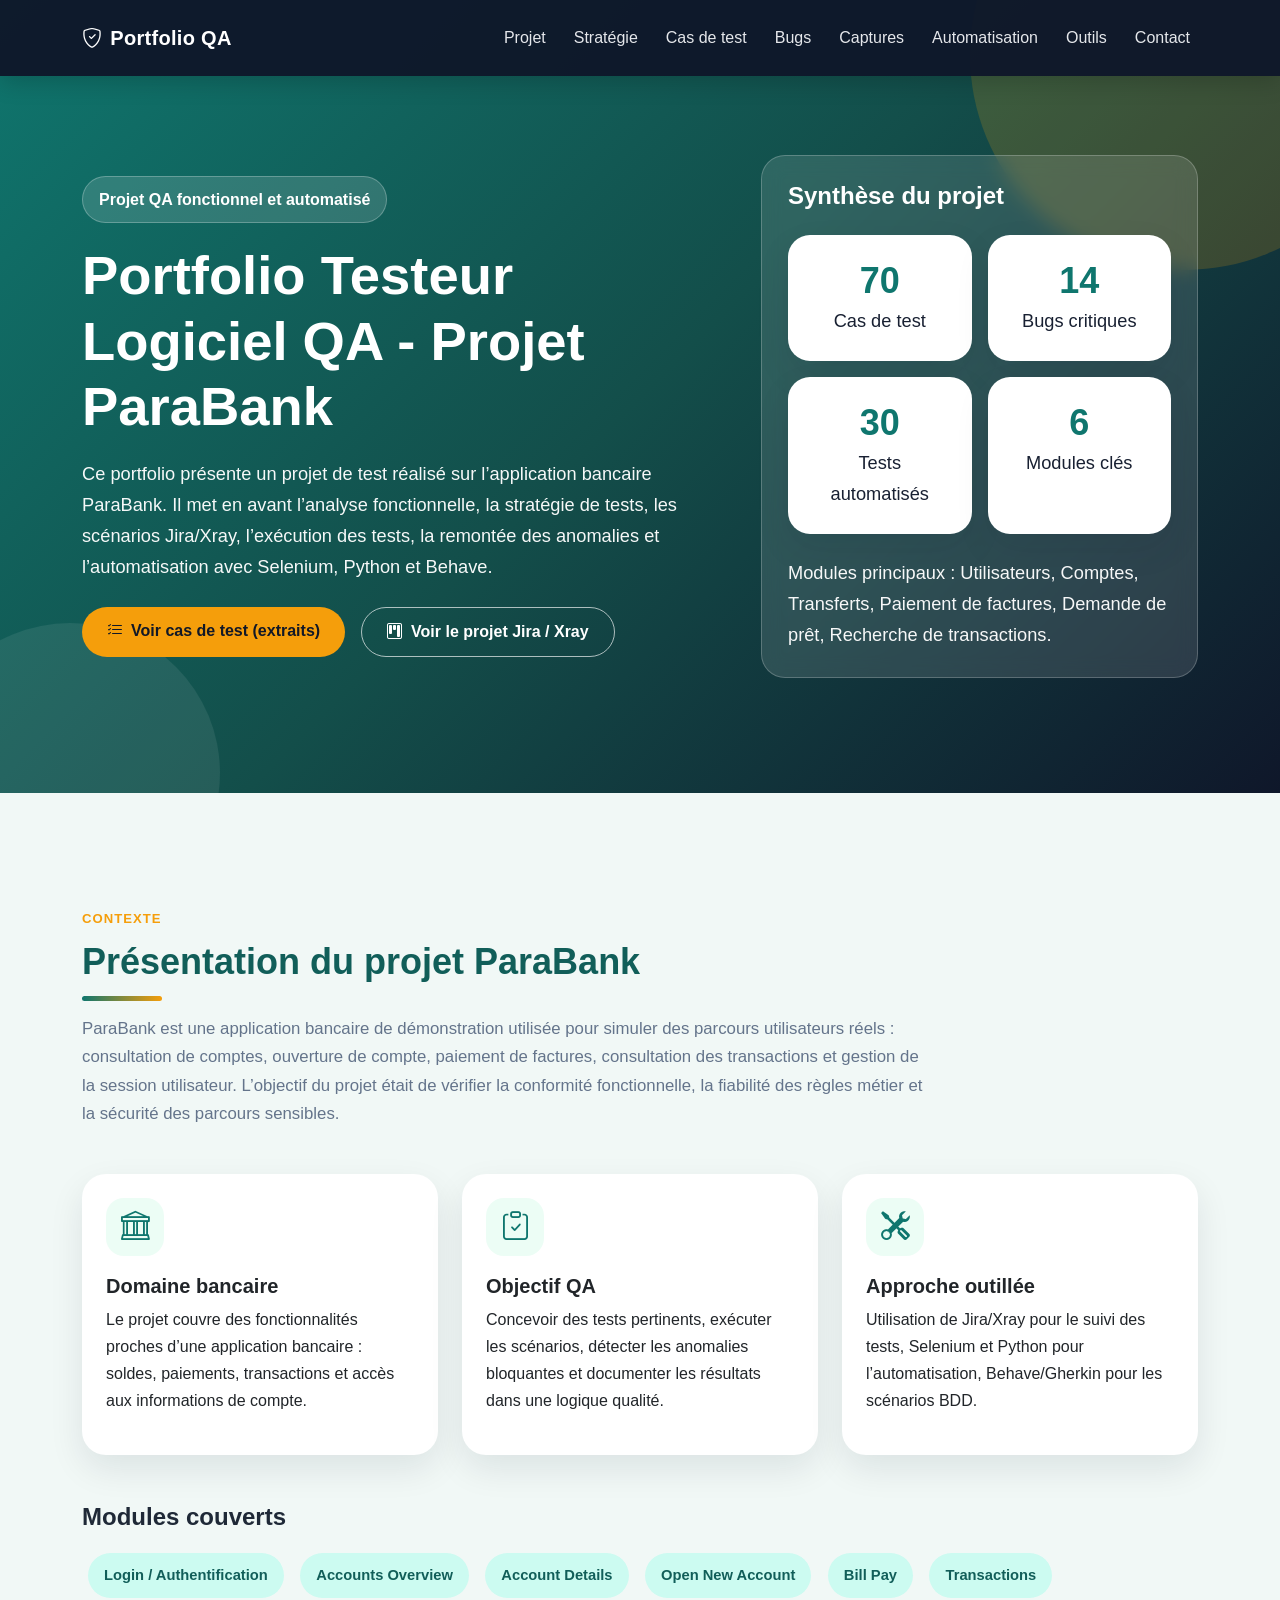
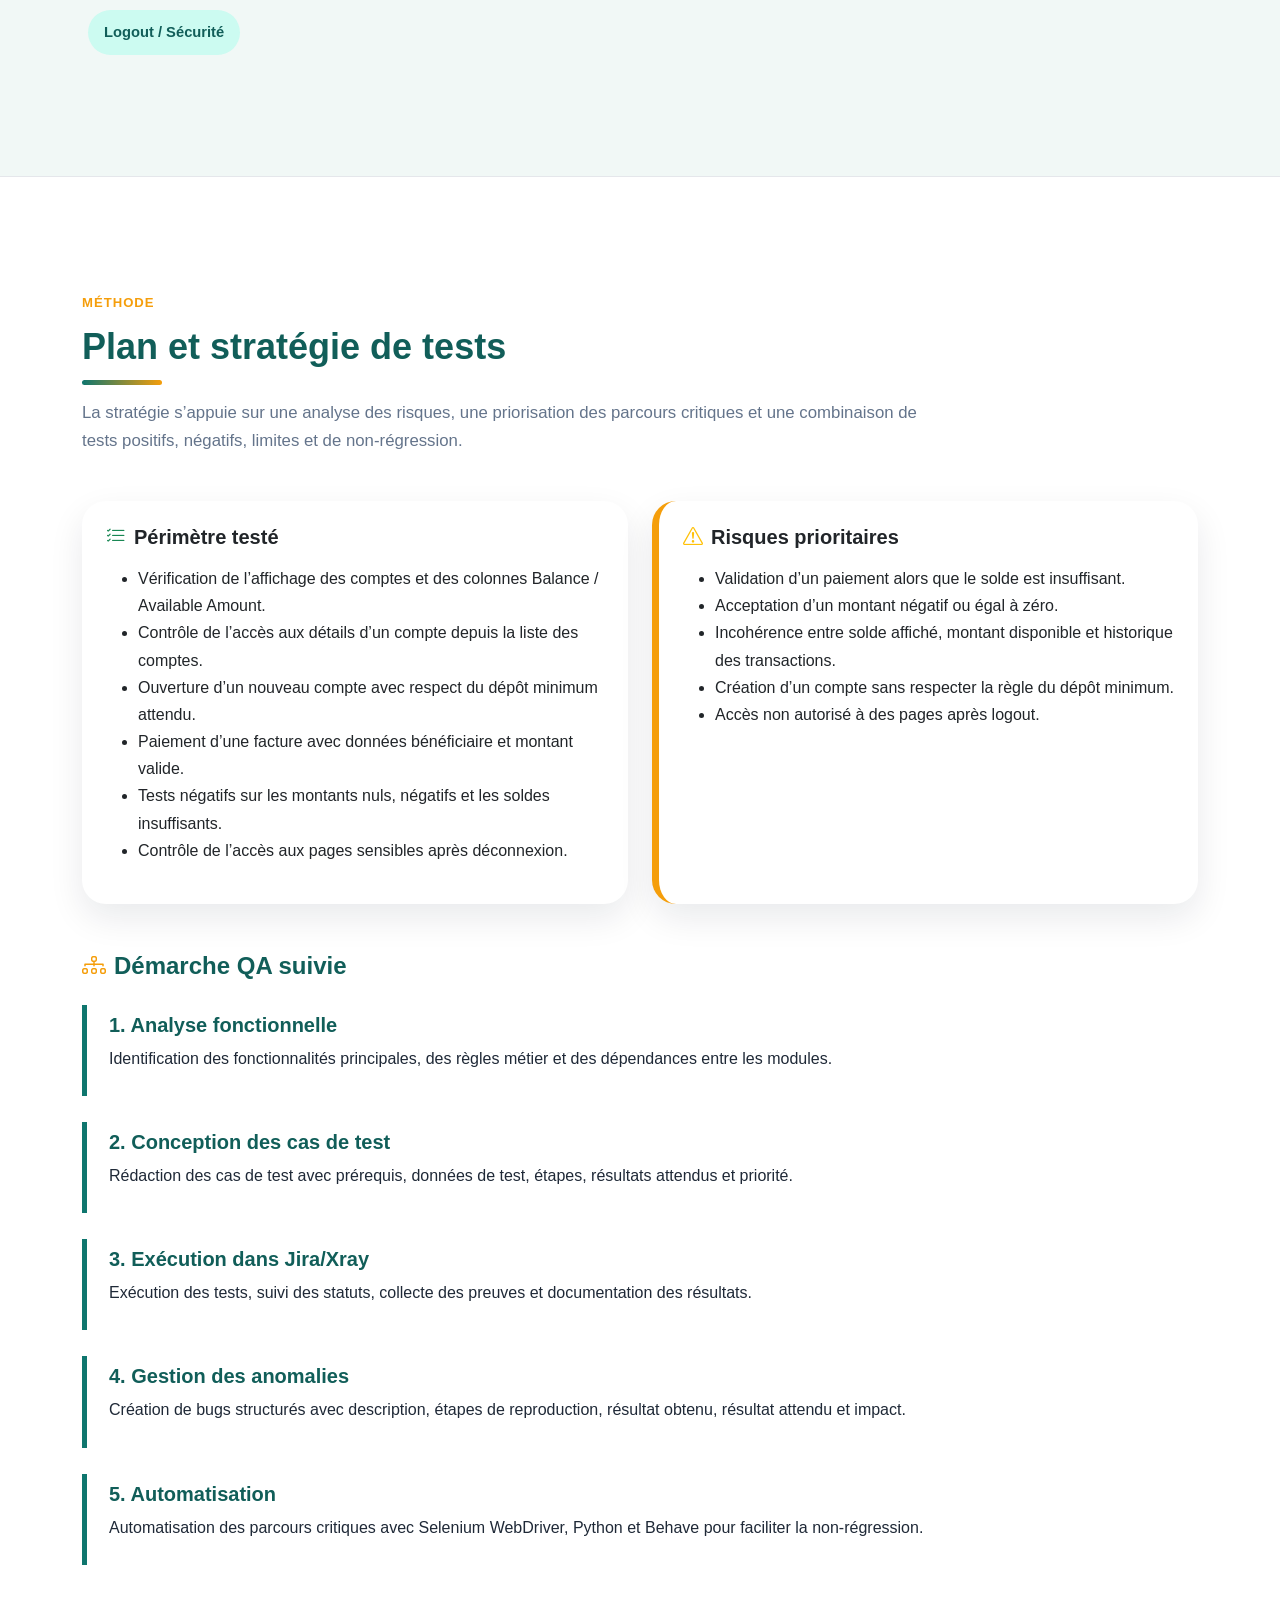
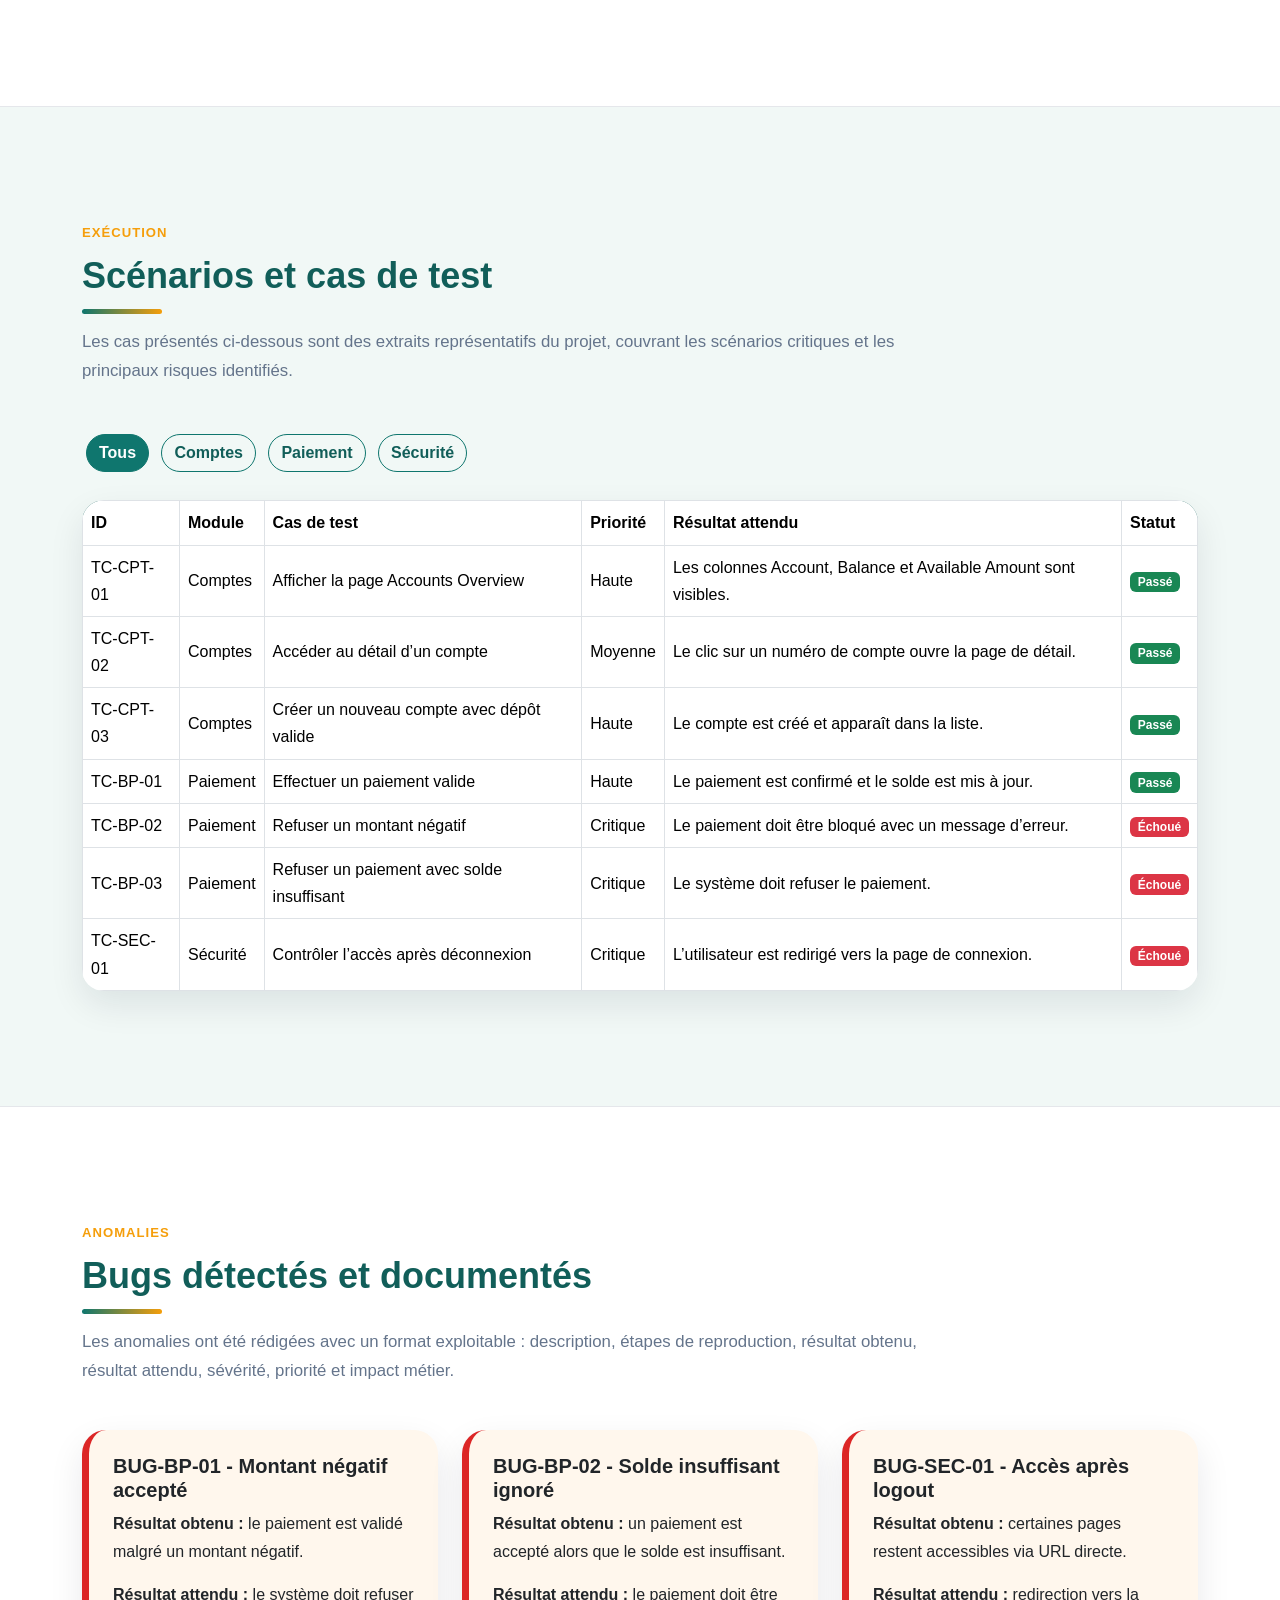
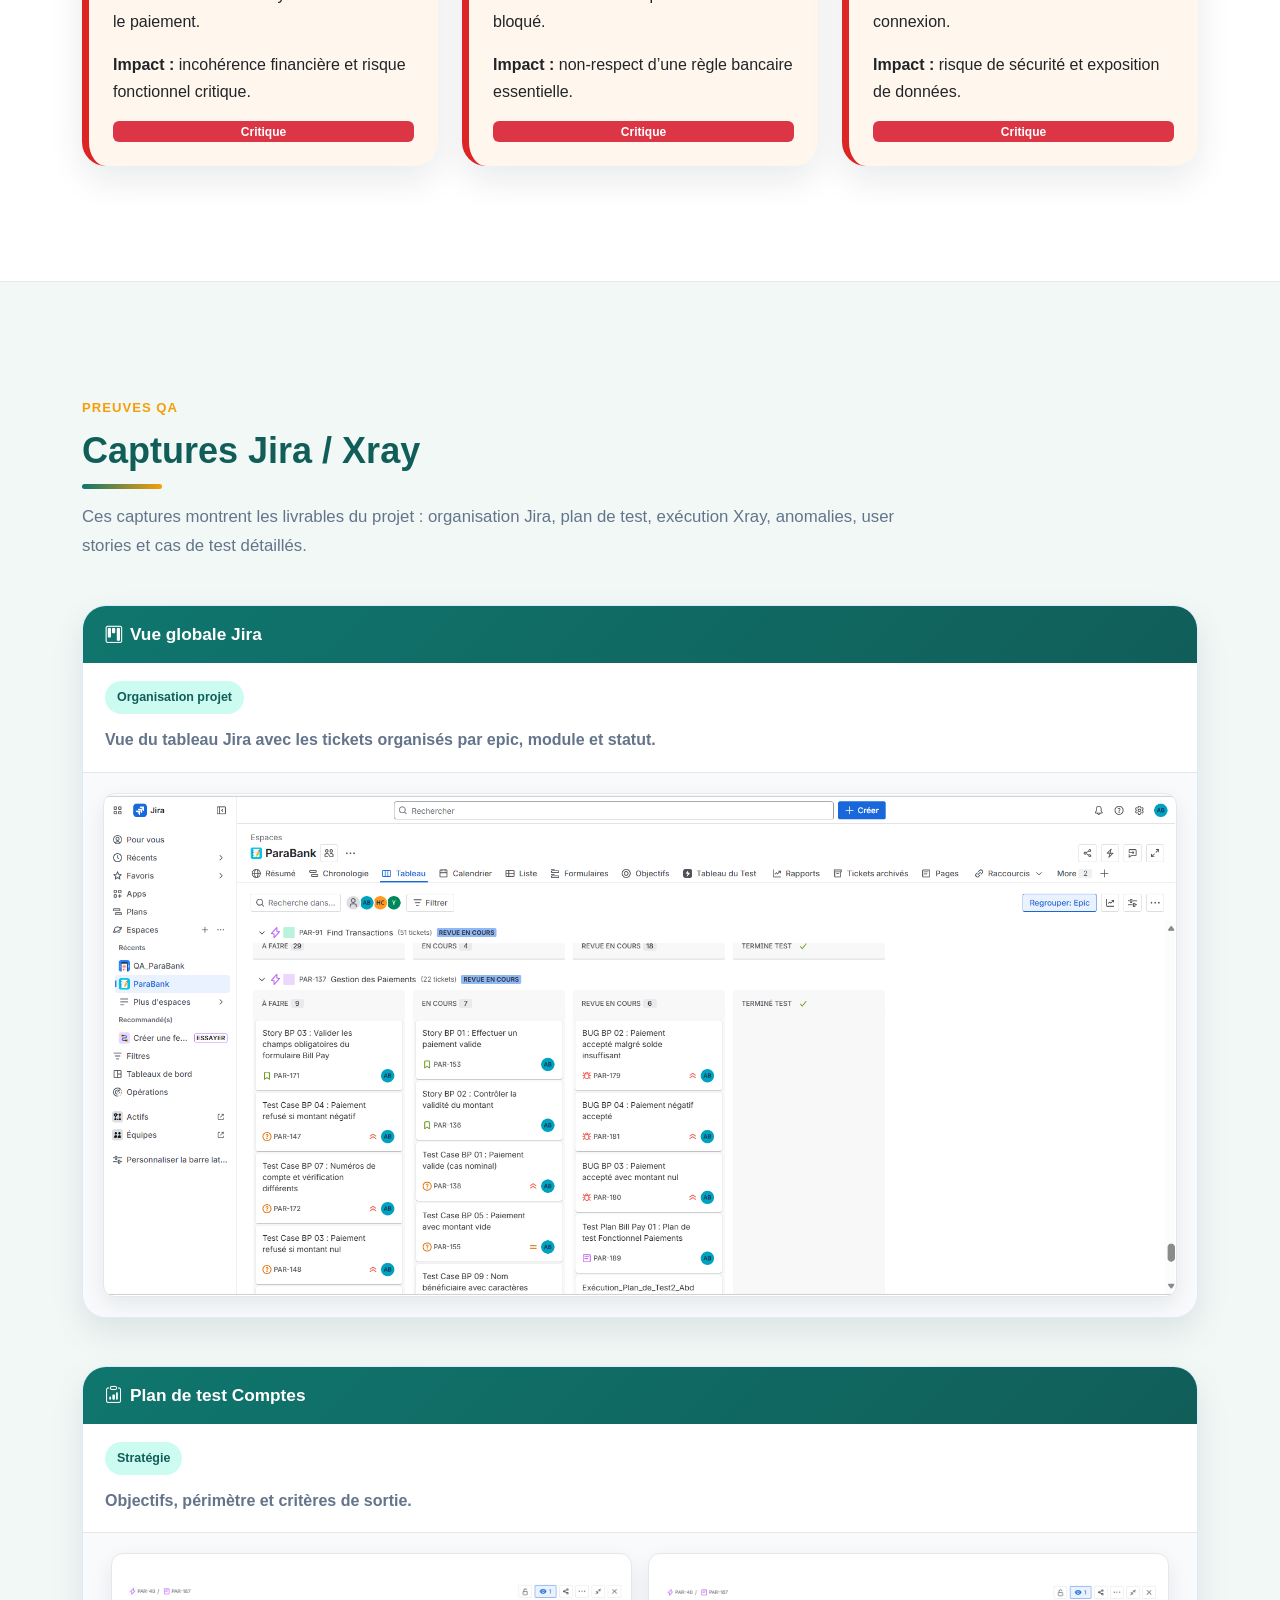
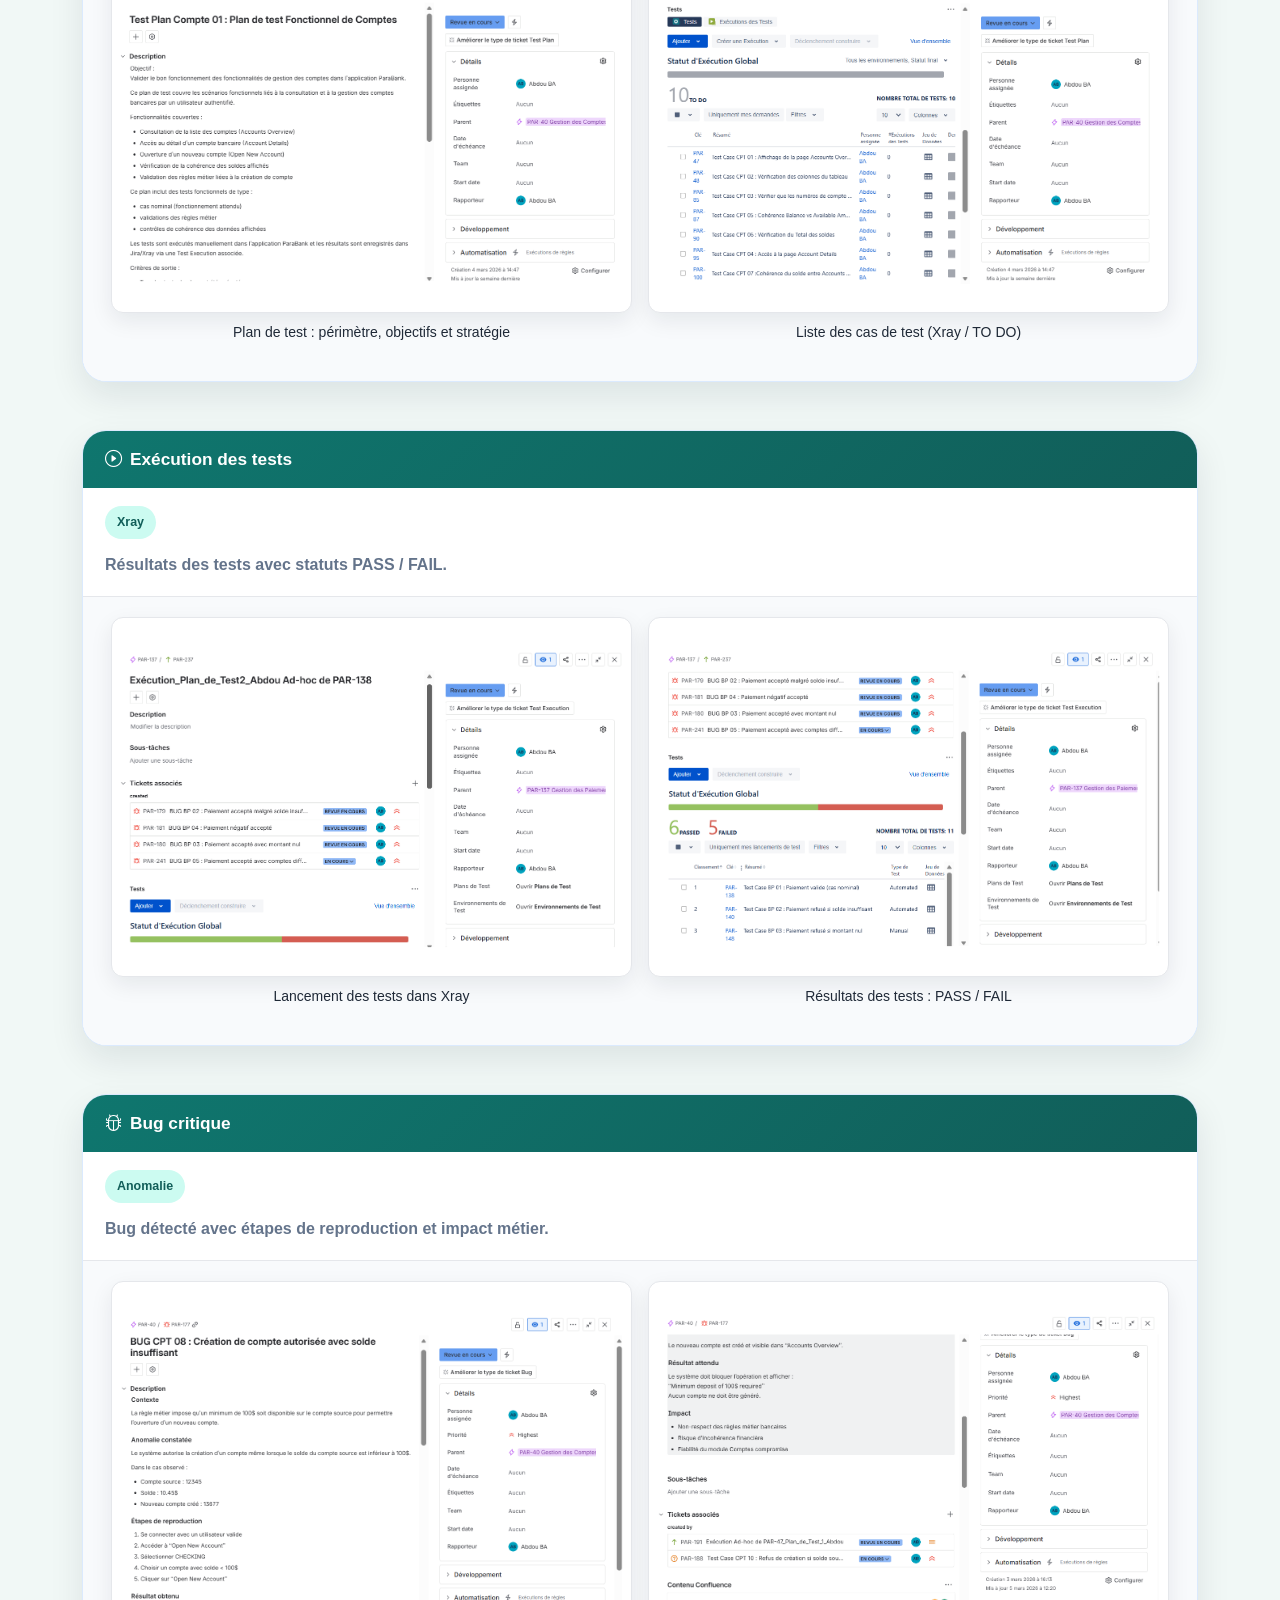
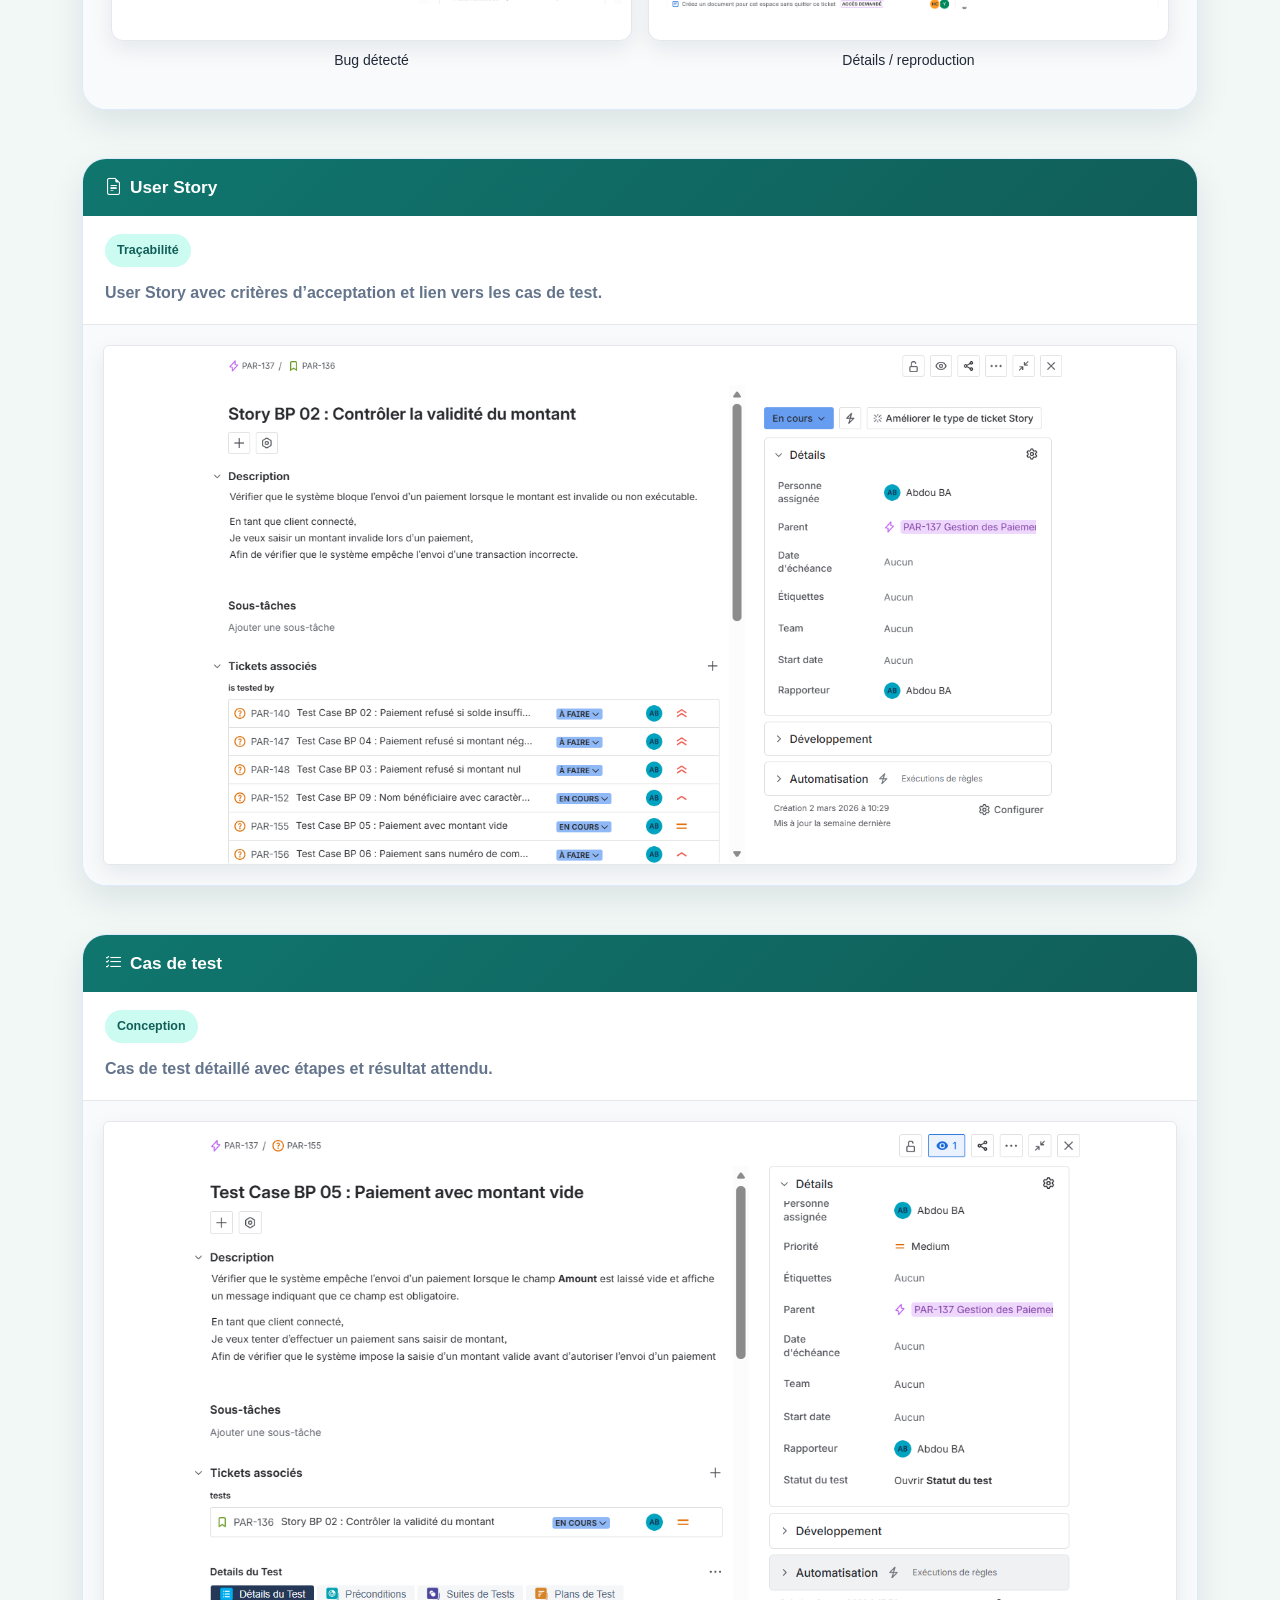
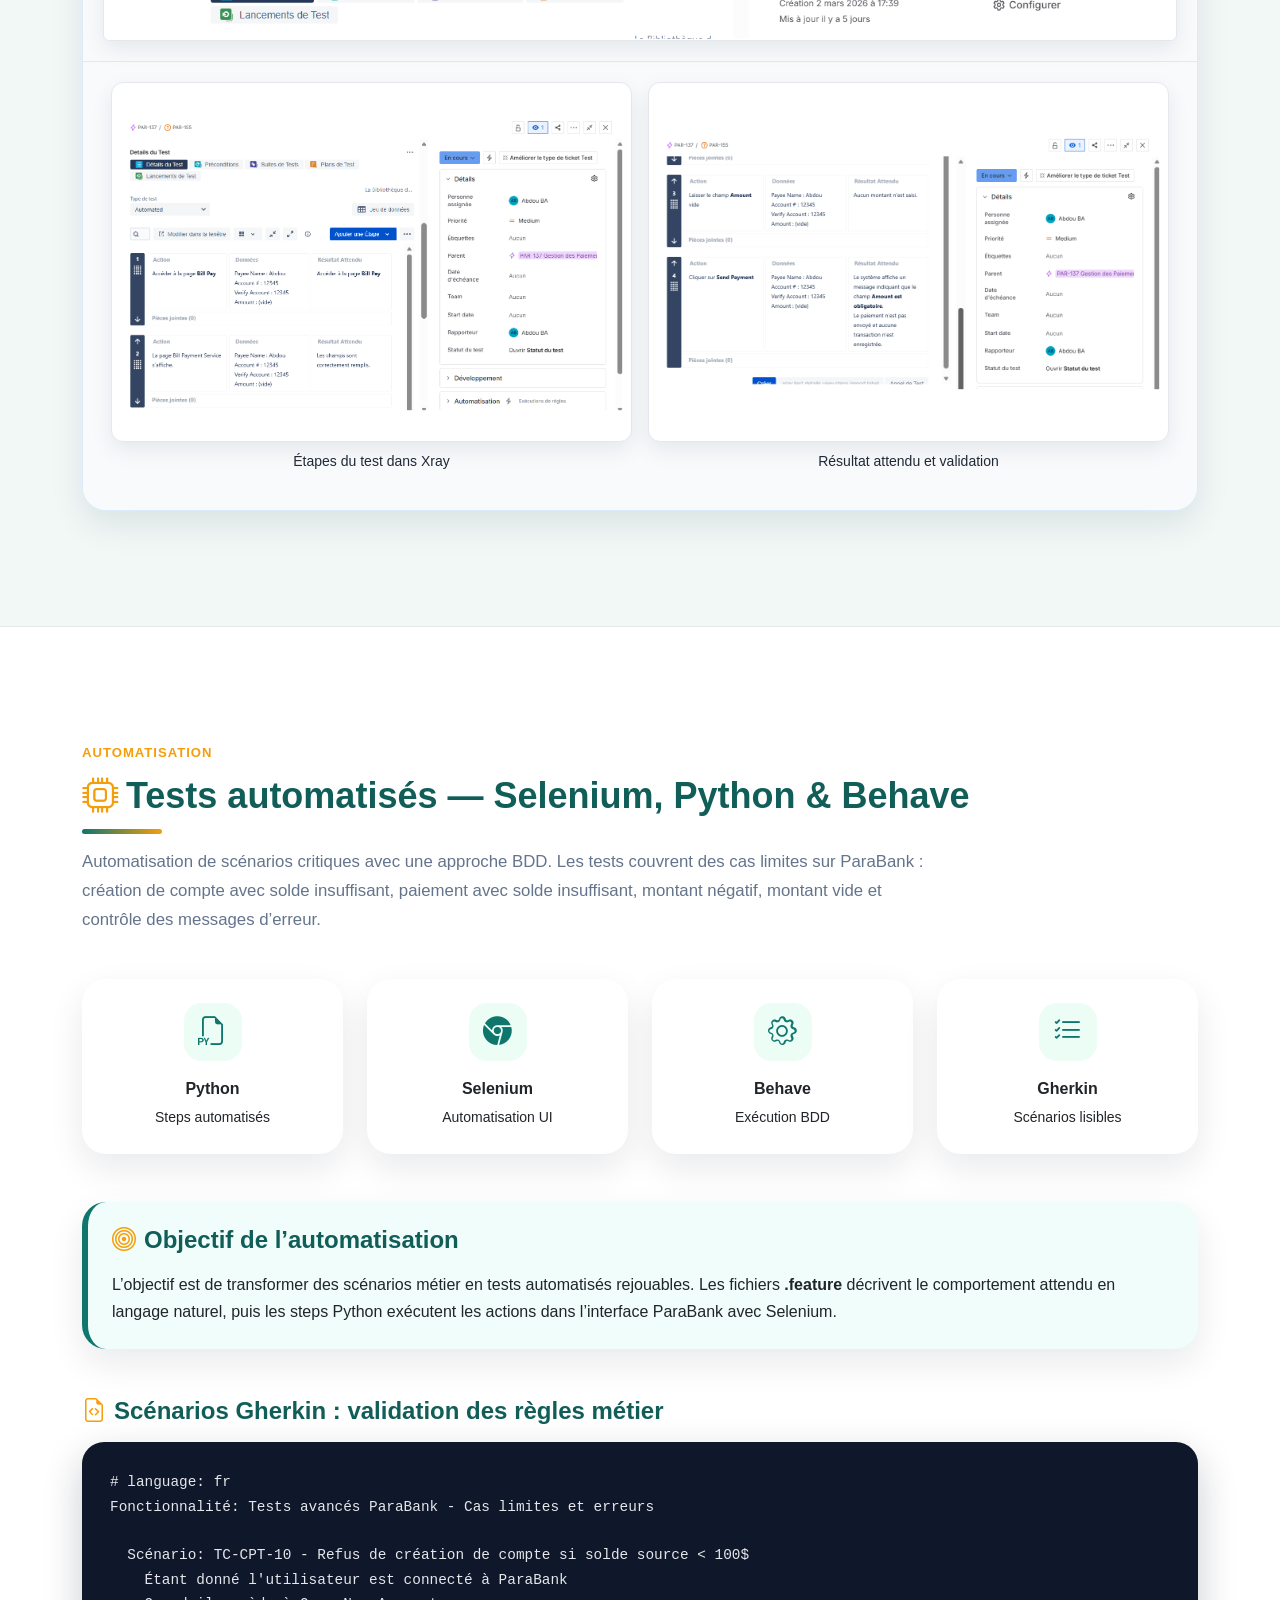
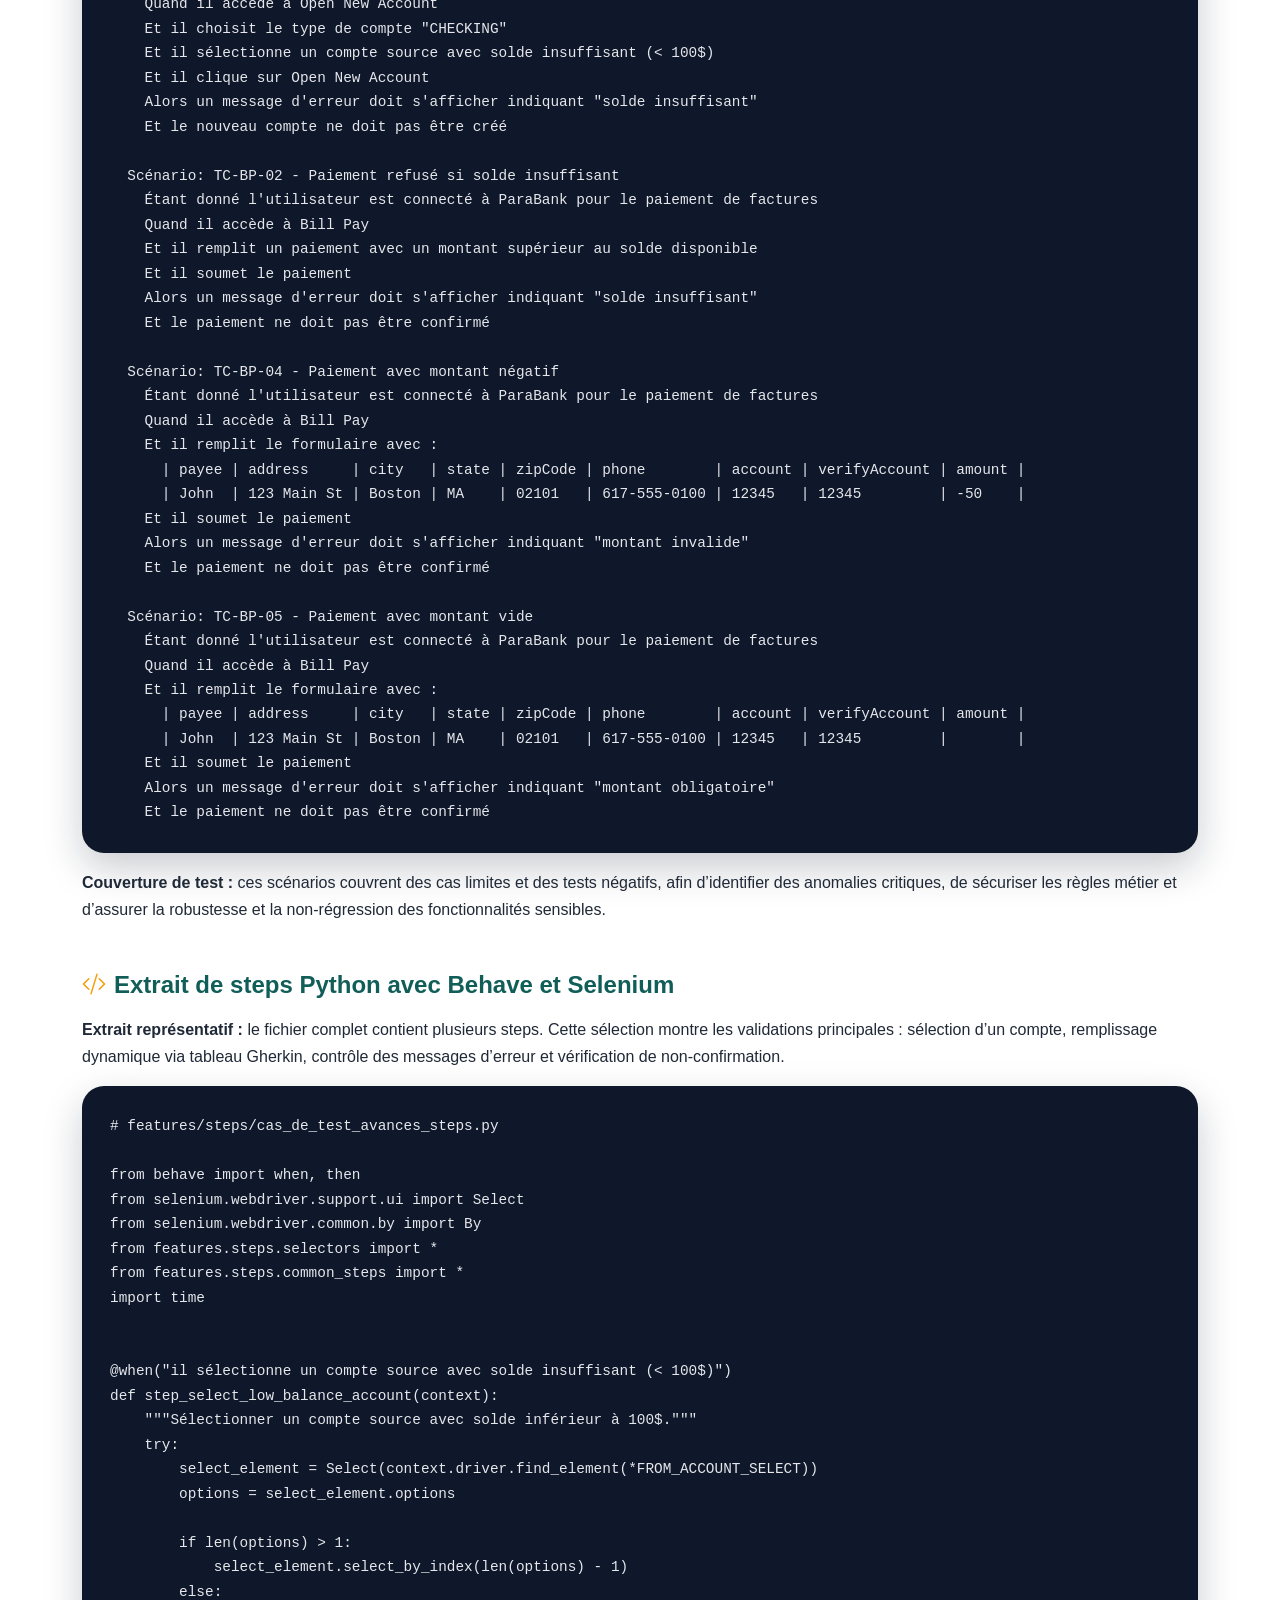
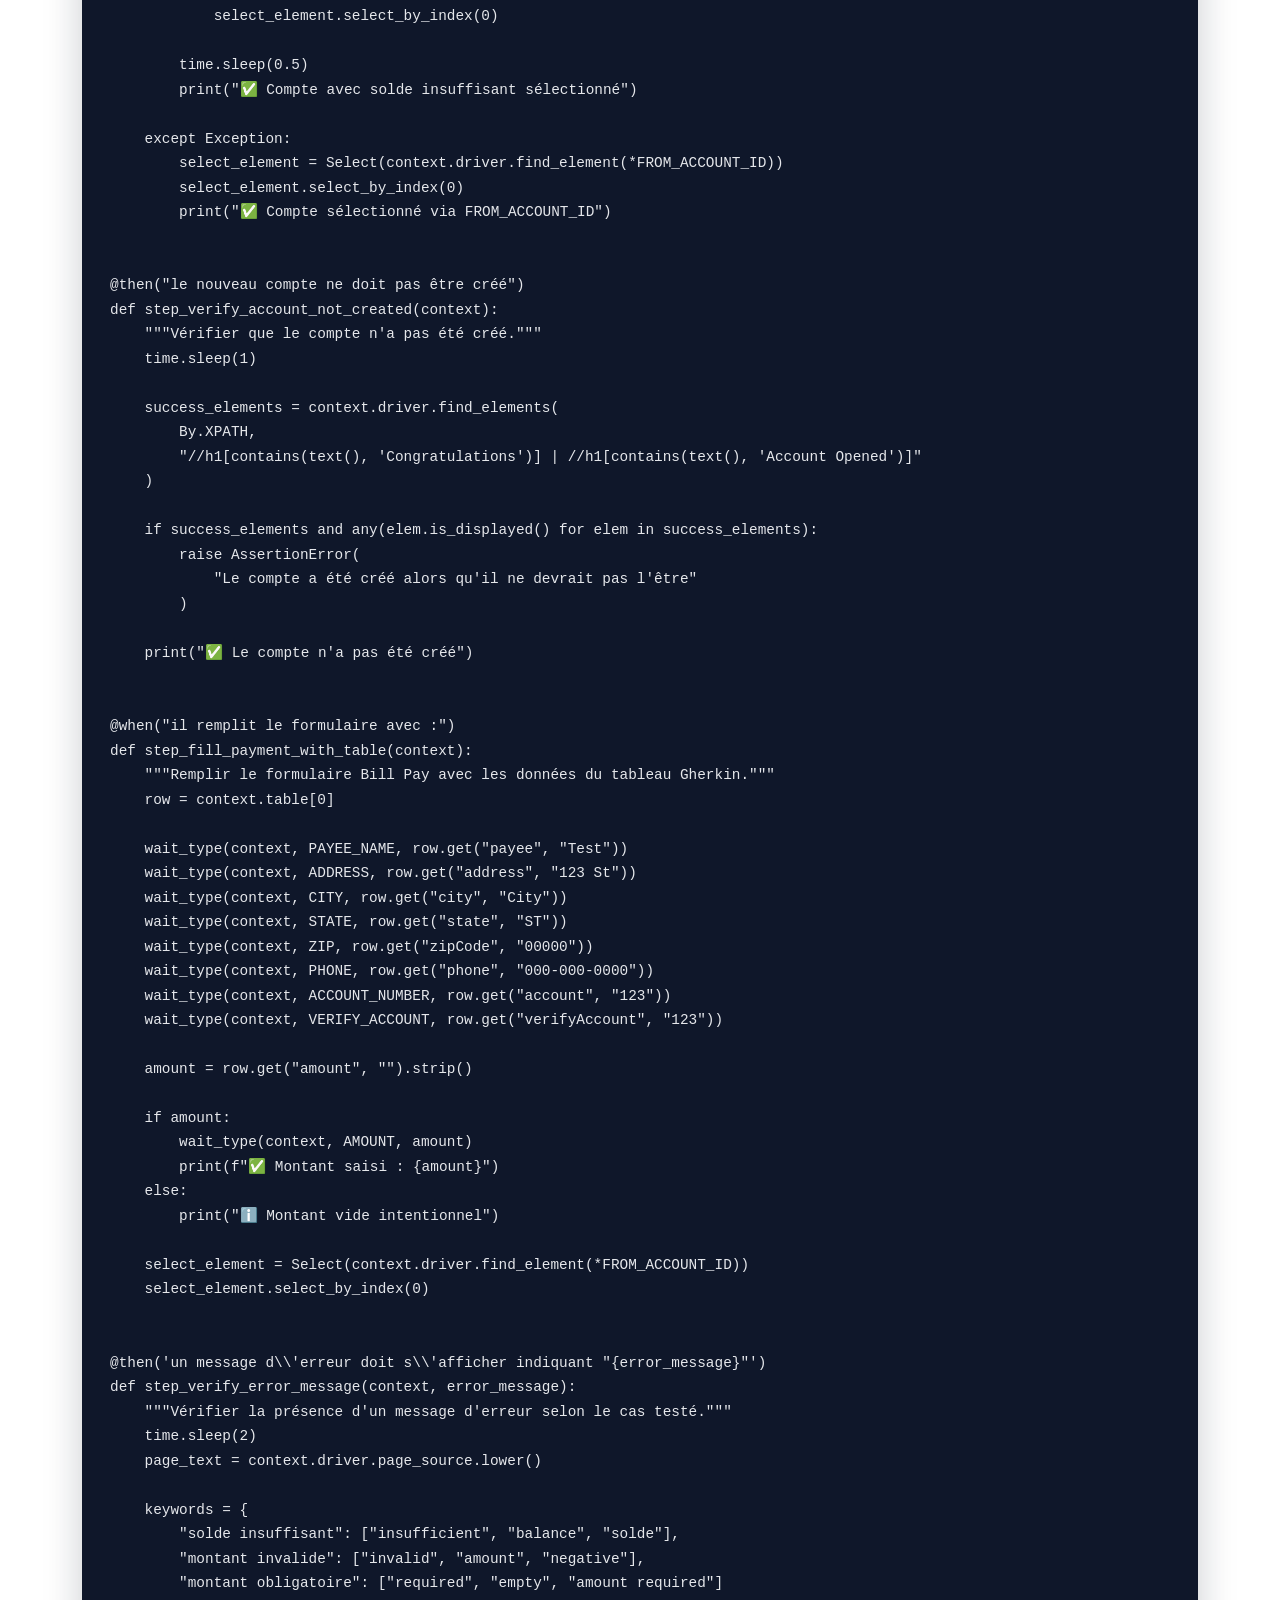
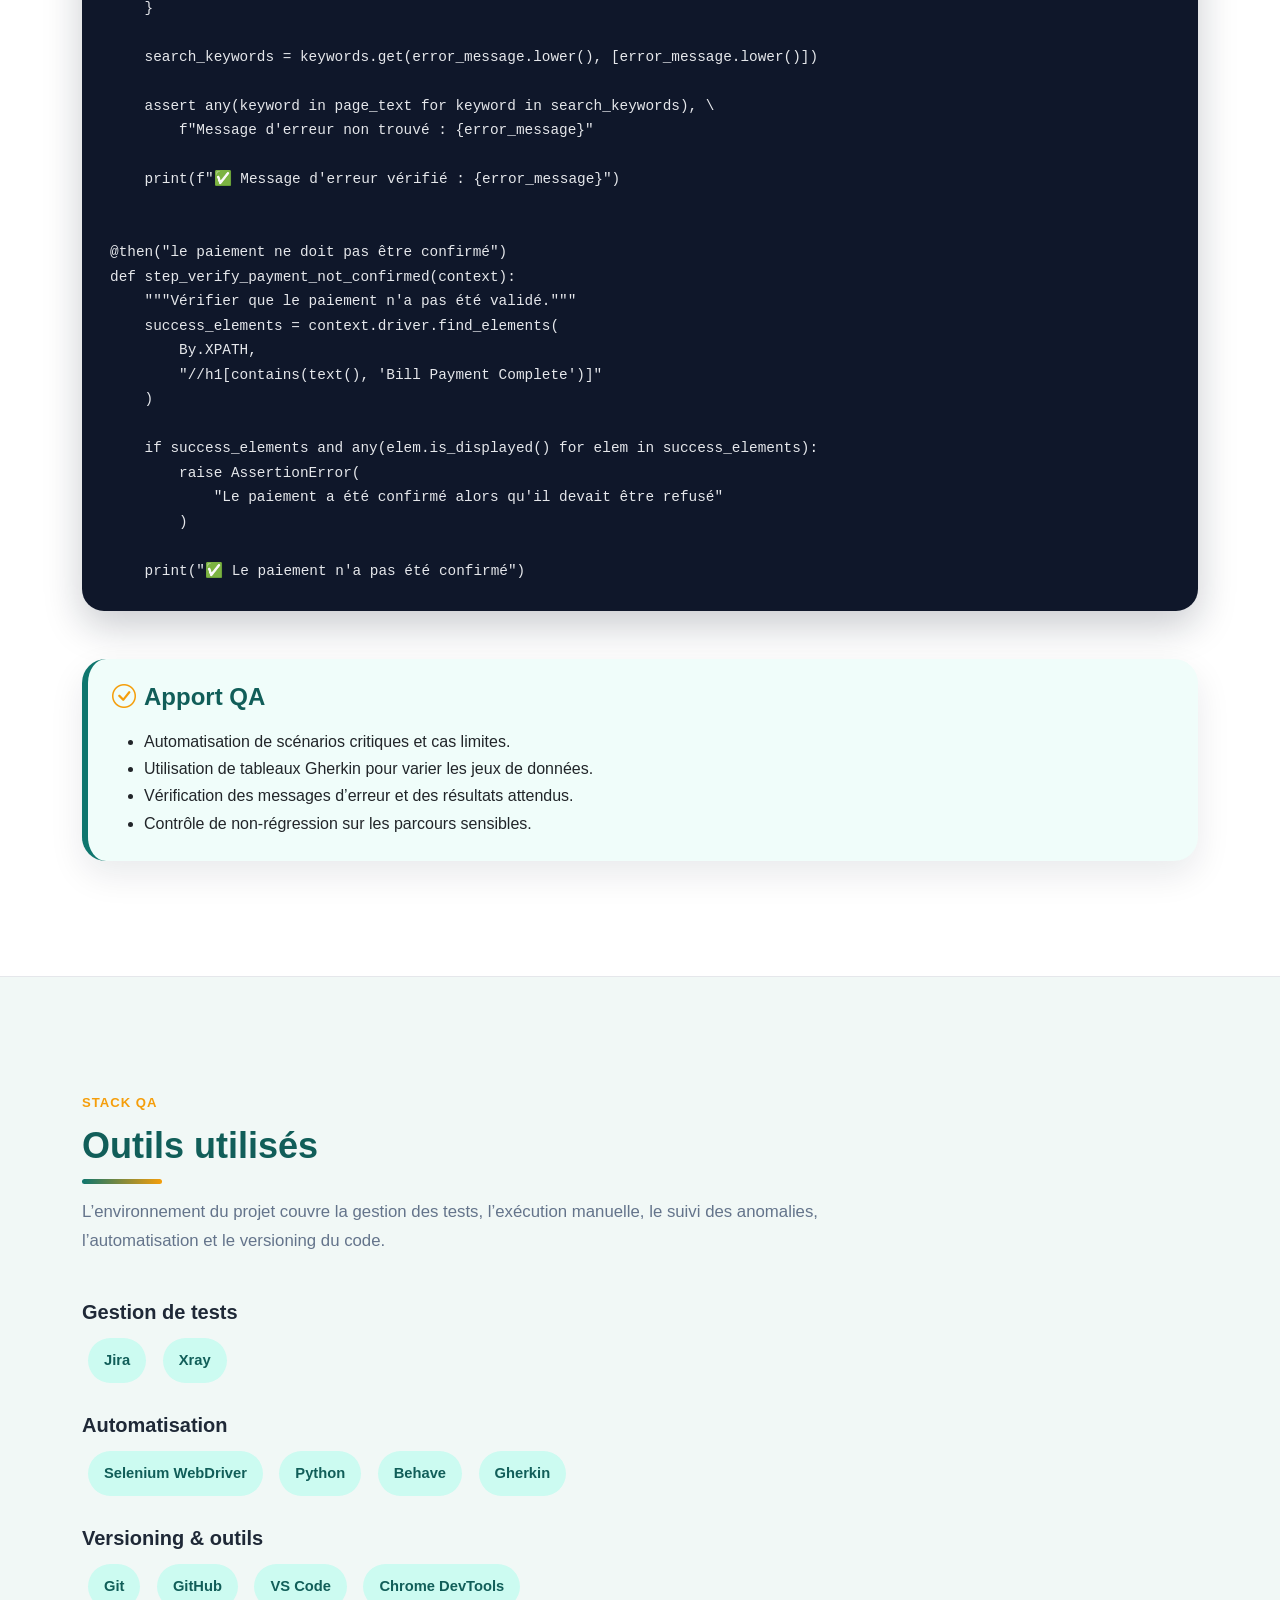
==== commit 674ffe26: "Presentation portfolio Q finale" ====
--- a/index.html
+++ b/index.html
@@ -772,24 +772,6 @@
 
     print("✅ Le paiement n'a pas été confirmé")</code></pre>
 
-  <div class="card card-custom p-4 mt-4">
-  <p class="fw-bold automation-link-title mb-2">
-    <i class="bi bi-github me-2"></i>Code complet du projet
-  </p>
-
-  <p class="mb-3">
-    Accès au repository GitHub contenant les scénarios Gherkin,
-    les steps Python et l’implémentation Selenium.
-  </p>
-
-  <a href="https://github.com/Abdou692/parabank-qa-automation"
-     target="_blank"
-     class="btn btn-main">
-    <i class="bi bi-code-slash me-2"></i>Voir le projet d’automatisation
-  </a>
-</div>
-
-
 
       <div class="card card-custom highlight-card p-4 mt-5">
         <h4 class="fw-bold mb-3 automation-subtitle-strong">
@@ -838,7 +820,7 @@
     <div class="container">
       <div class="row align-items-center g-4">
         <div class="col-lg-7">
-          <h4>Portfolio QA - Projet ParaBank</h4>
+          <h4>Projet QA et automatisation de tests – ParaBank</h4>
           <p>
             Projet réalisé pour présenter des compétences en test logiciel, analyse fonctionnelle,
             conception de tests, gestion d’anomalies et automatisation Selenium/Python.
@@ -846,13 +828,18 @@
           <p>Jira • Xray • Selenium • Python • Behave • GitHub</p>
         </div>
 
-        <div class="col-lg-5 text-lg-end">
-          <p><strong>Nom :</strong> Abdou BA</p>
-          <p><strong>GitHub :</strong> <a href="https://github.com/Abdou692" target="_blank">github.com/Abdou692</a></p>
-          <p><strong>Projet :</strong> <a href="https://github.com/Abdou692/portfolio-QA" target="_blank">portfolio-QA</a></p>
-        </div>
-      </div>
-    </div>
+        <div class="col-lg-5 text-lg-end footer-info">
+
+  <p><strong>Nom :</strong> Abdou BA</p>
+
+   <p>
+      <strong>Profil :</strong>
+     <span class="project-highlight">
+        Testeur Logiciel QA & Automatisation
+    </span>
+   </p>
+
+</div>
   </footer>
 
   <!-- Bootstrap JS -->
--- a/style.css
+++ b/style.css
@@ -111,6 +111,7 @@
   backdrop-filter: blur(10px);
 }
 
+
 /* BUTTONS */
 .btn-main {
   background: var(--secondary);
@@ -137,6 +138,11 @@
 .btn-outline-main:hover {
   background: white;
   color: var(--primary-dark);
+}
+
+.project-highlight {
+  color: var(--secondary);
+  font-weight: 700;
 }
 
 /* SECTIONS */
